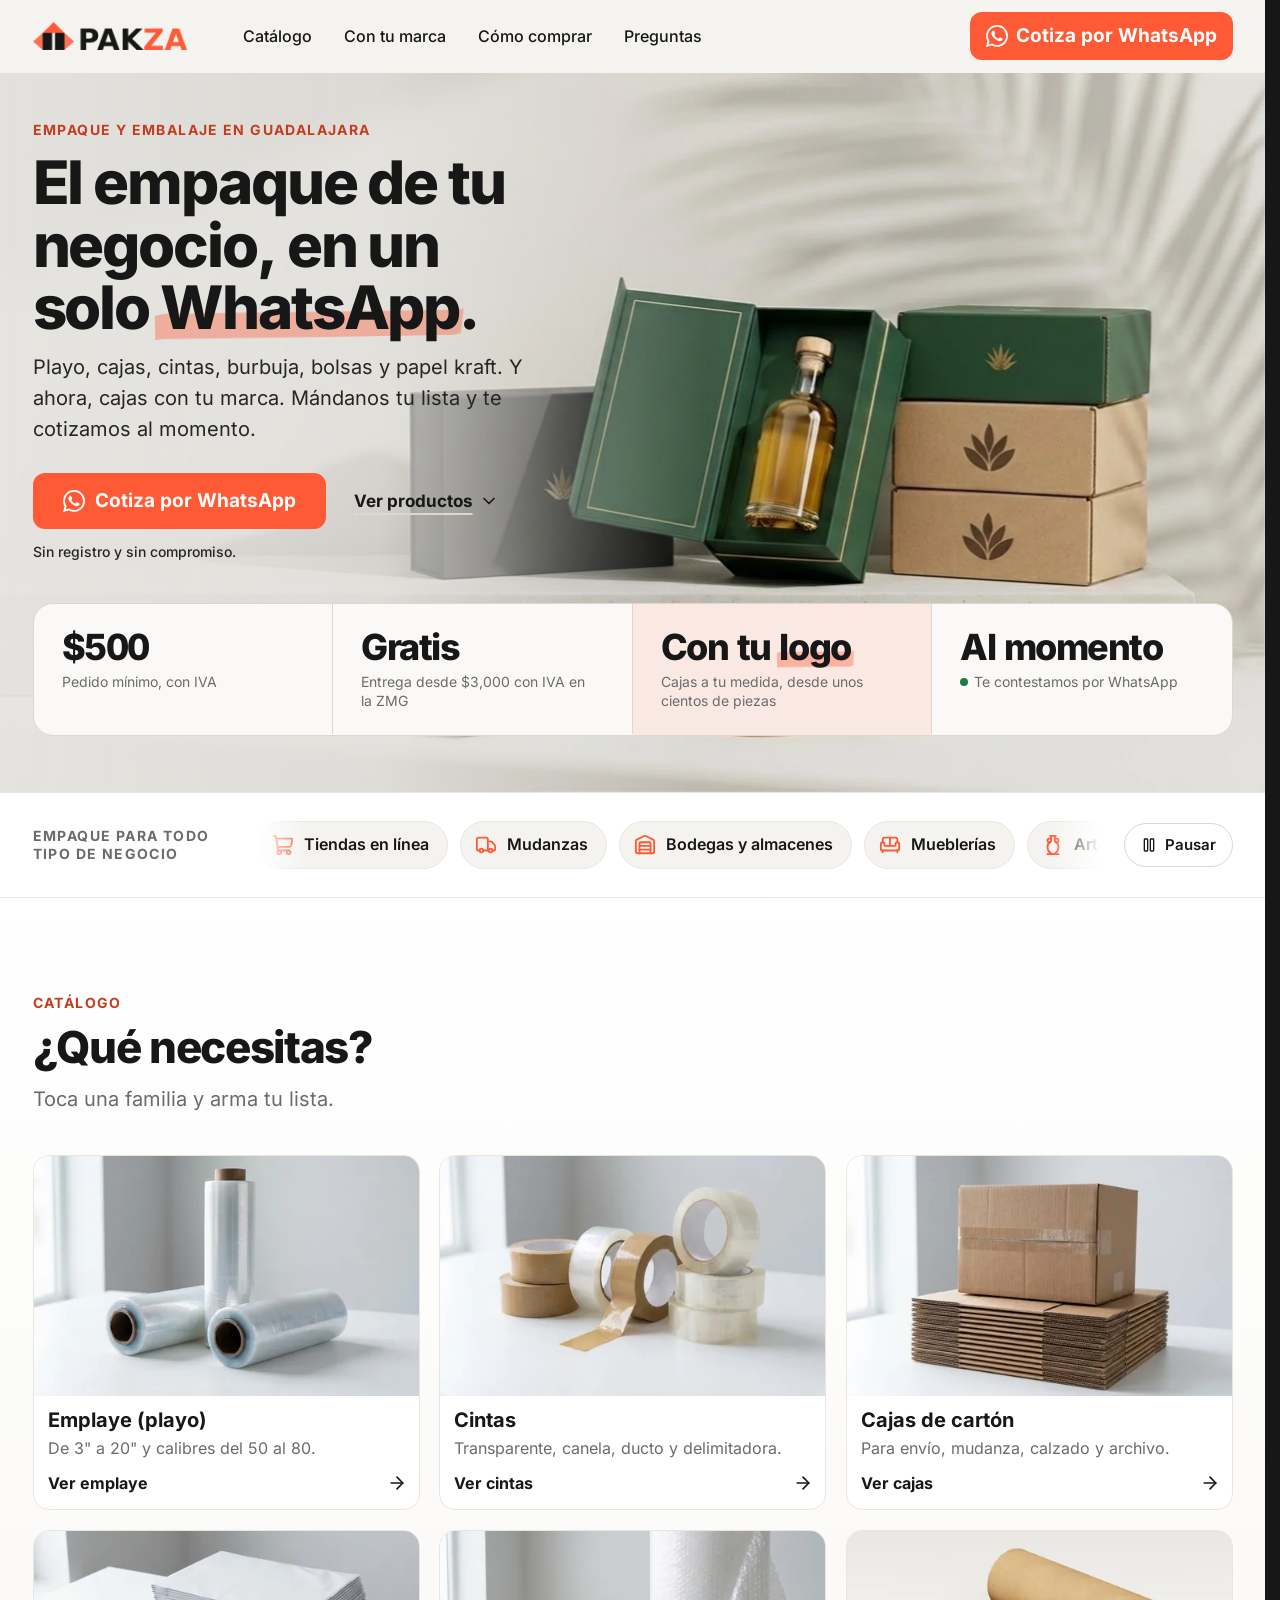
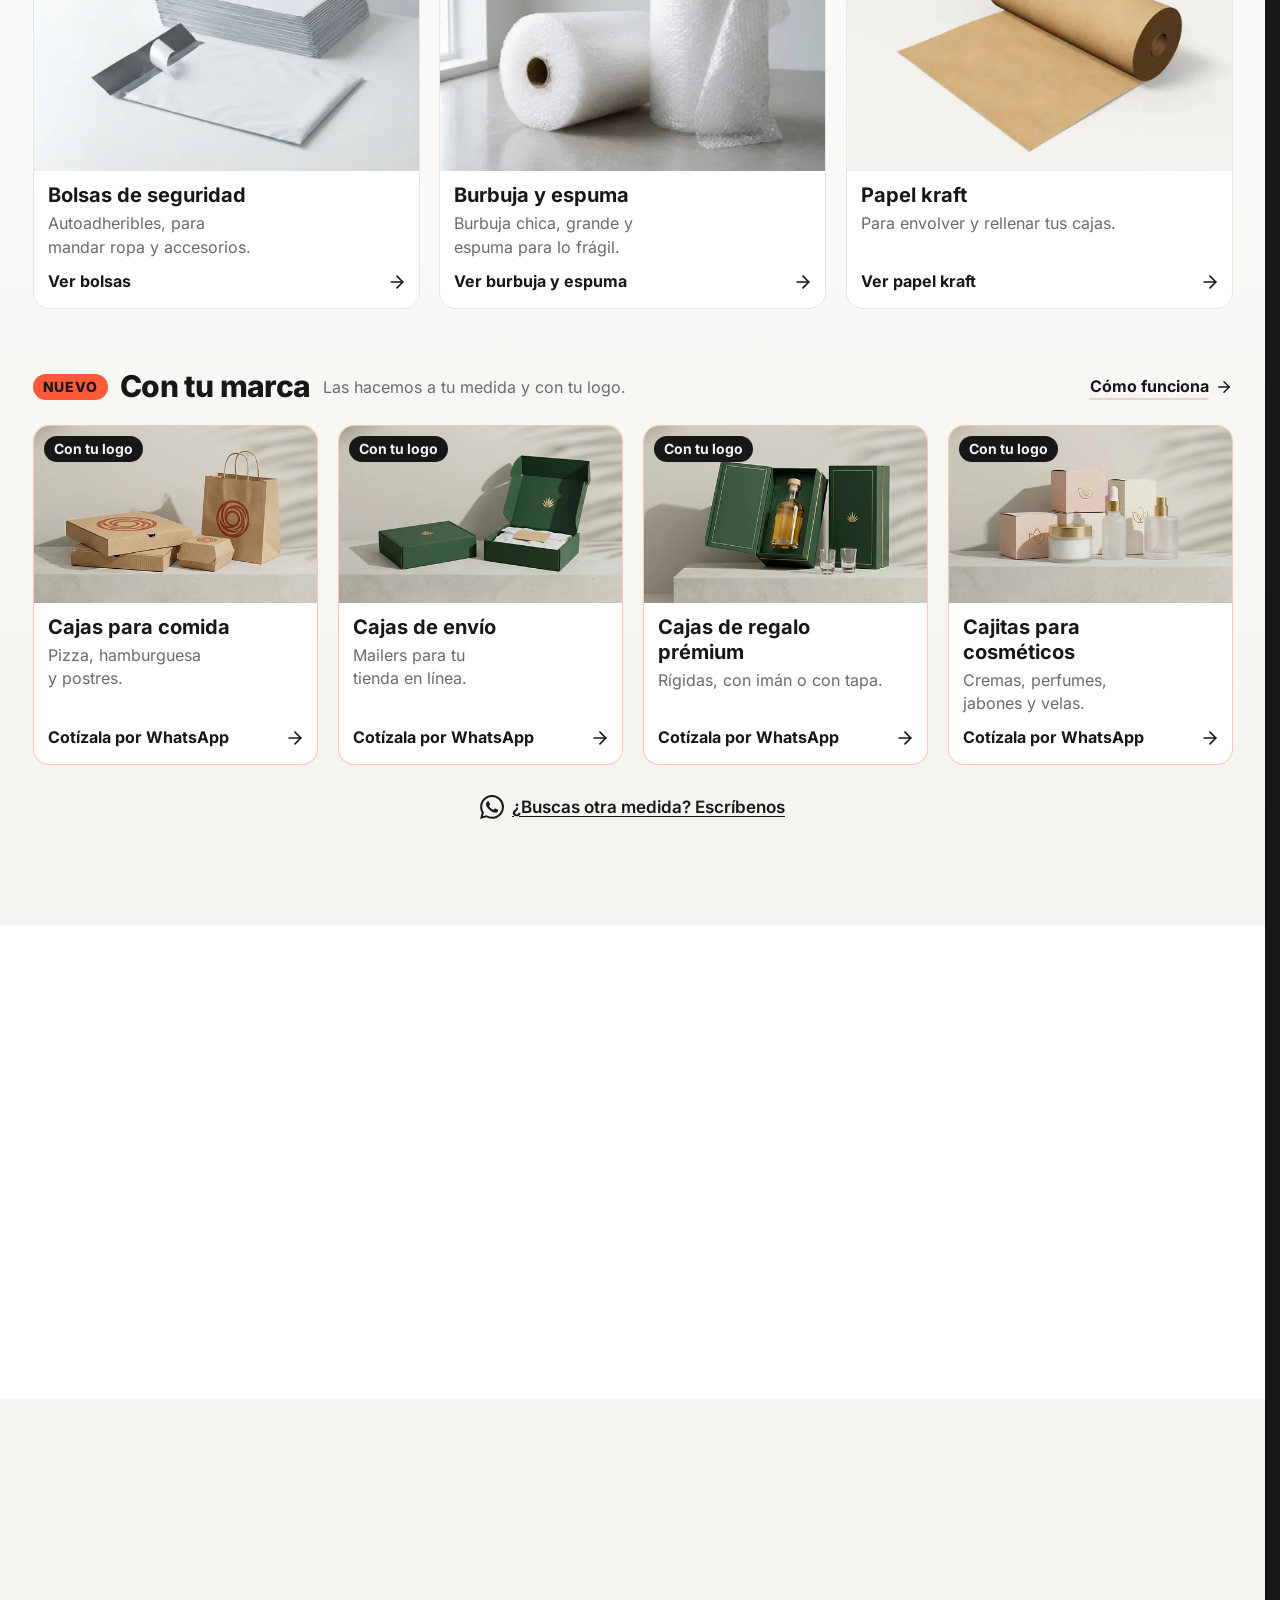
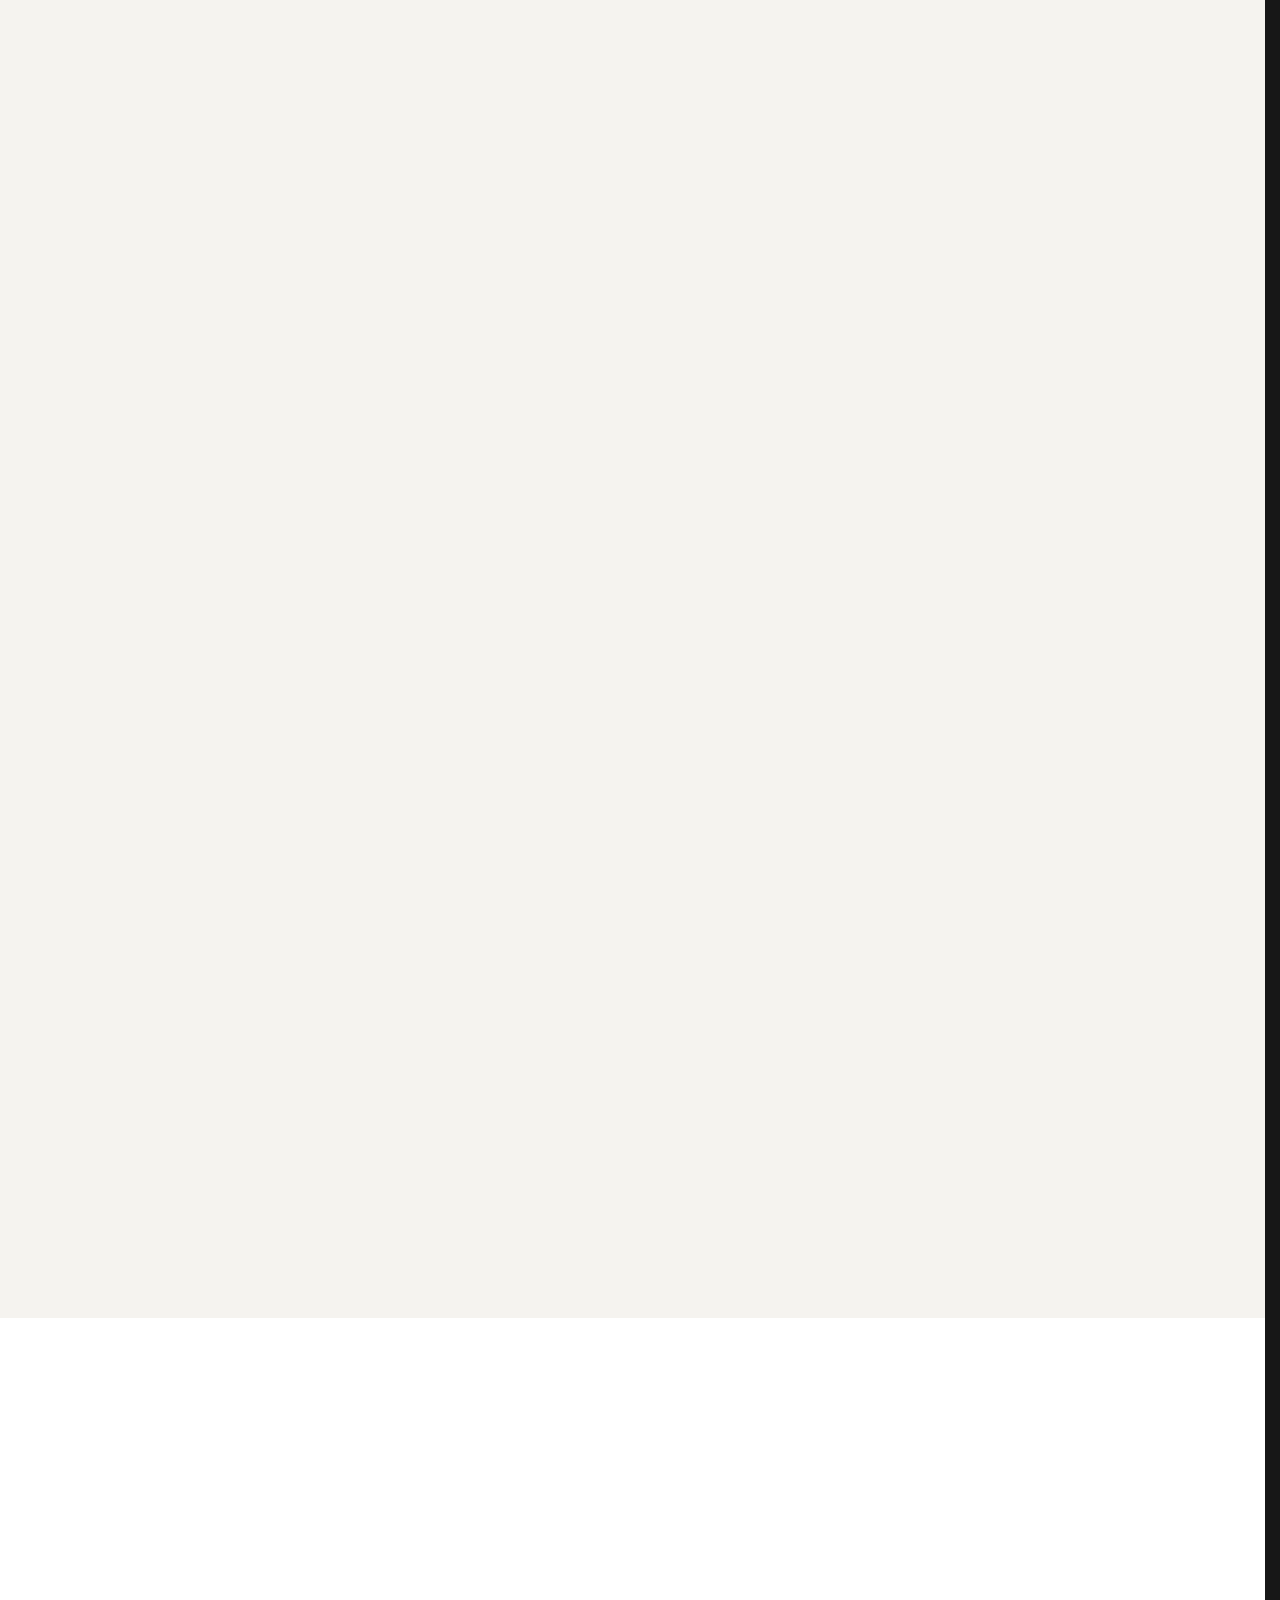
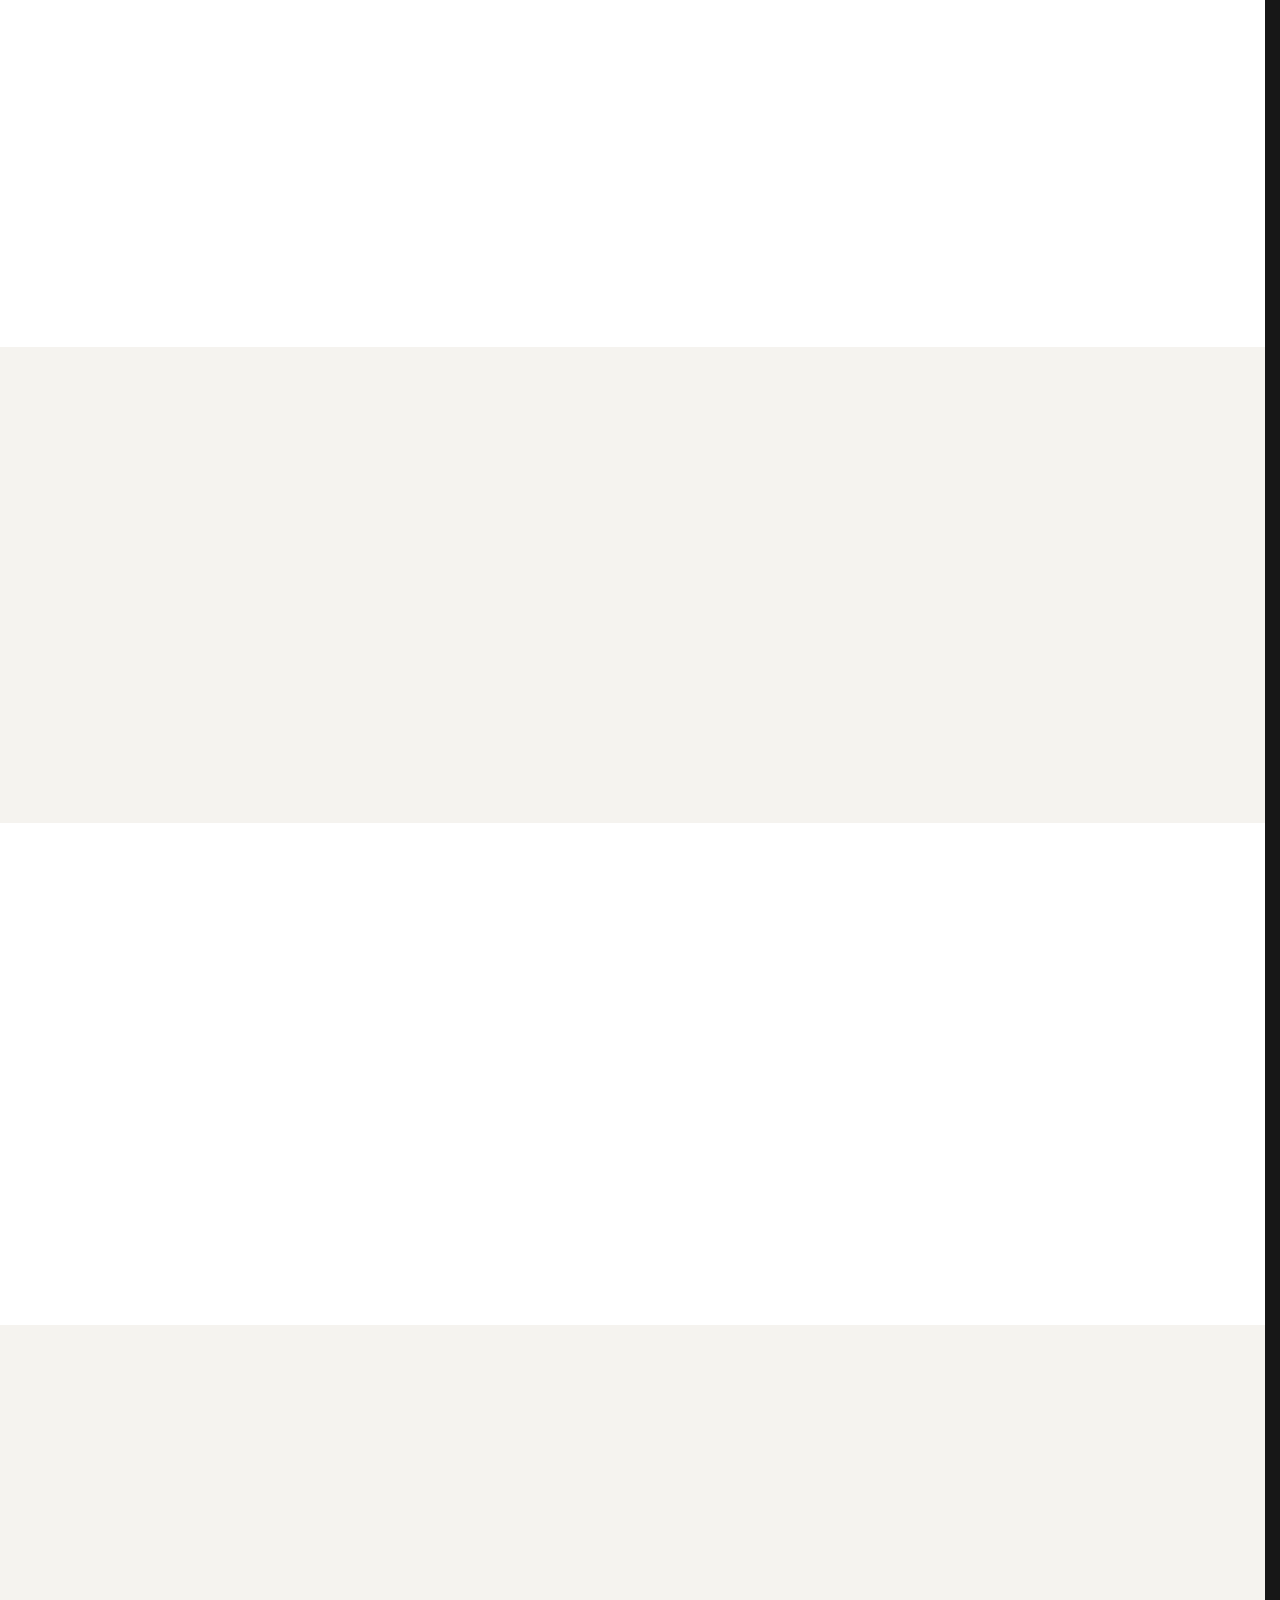
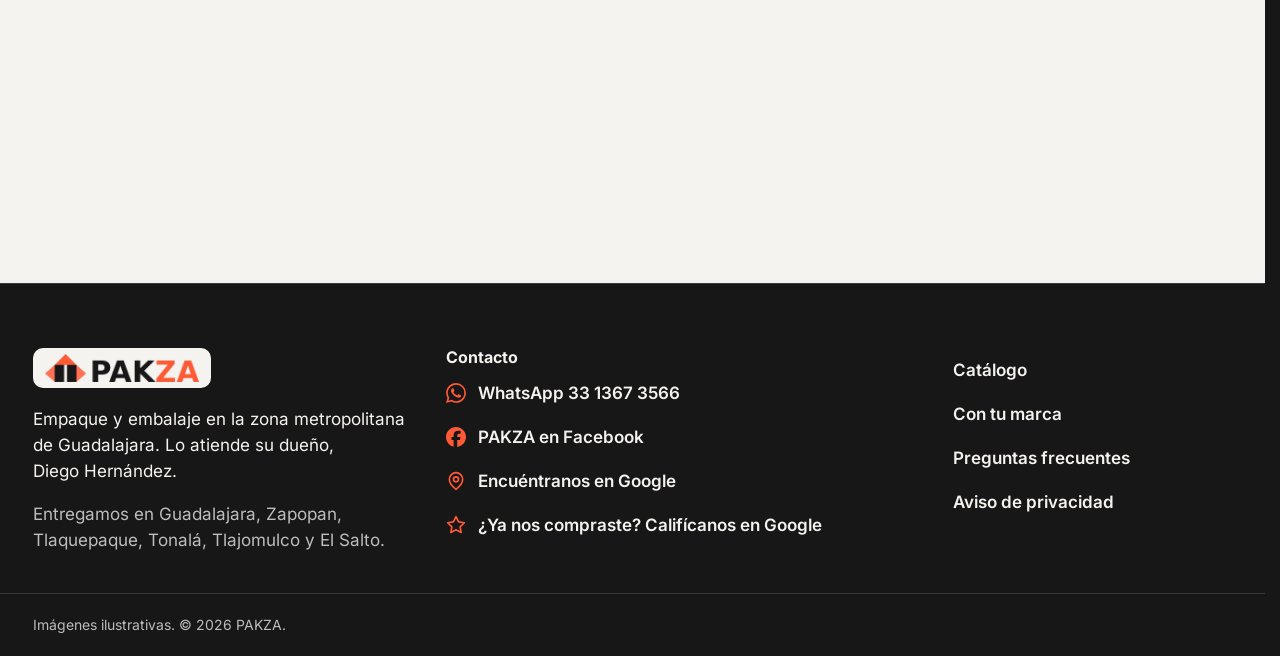
==== index.html @ de80e546 "Intro animada del logo, interacciones y fotos más nítidas" ====
<!doctype html>
<html lang="es-MX" class="sin-precios">
<head>
<meta charset="utf-8">
<meta name="viewport" content="width=device-width, initial-scale=1">
<meta name="color-scheme" content="light only">
<title data-con-precios="Empaque y embalaje en Guadalajara, precios + IVA · PAKZA">Empaque y embalaje en Guadalajara, cotiza al momento · PAKZA</title>
<meta name="description" content="Playo, cajas de cartón, cintas, poliburbuja y bolsas para paquetería en Guadalajara. Cotiza por WhatsApp, con factura y entrega a domicilio en la ZMG." data-con-precios="Playo, cajas de cartón, cintas, poliburbuja y bolsas para paquetería en Guadalajara. Precio a la vista + IVA, factura y entrega a domicilio en la ZMG.">
<link rel="canonical" href="https://pakza.com.mx/">
<meta property="og:type" content="website">
<meta property="og:locale" content="es_MX">
<meta property="og:site_name" content="PAKZA">
<meta property="og:url" content="https://pakza.com.mx/">
<meta property="og:title" content="PAKZA · Empaque para tu negocio en Guadalajara">
<meta property="og:description" content="Playo, cajas, cintas, poliburbuja y bolsas para tu negocio en Guadalajara. Arma tu lista y cotiza al momento por WhatsApp." data-con-precios="Playo, cajas, cintas, poliburbuja y bolsas con precio a la vista + IVA. Arma tu pedido y cotiza al momento por WhatsApp.">
<meta property="og:image" content="https://pakza.com.mx/og.jpg?v=20261107">
<meta property="og:image:width" content="1200">
<meta property="og:image:height" content="630">
<meta property="og:image:alt" content="Rollos de playo de 5 y 18 pulgadas, empaque PAKZA en Guadalajara">
<meta name="twitter:card" content="summary_large_image">
<meta name="theme-color" content="#F5F3EF">
<link rel="icon" href="favicon.ico" sizes="32x32">
<link rel="icon" href="favicon.svg" type="image/svg+xml">
<link rel="icon" href="icon-192.png" sizes="192x192" type="image/png">
<link rel="apple-touch-icon" href="apple-touch-icon.png">
<link rel="manifest" href="site.webmanifest">
<link rel="preload" href="fuentes/inter-latin-var.woff2" as="font" type="font/woff2" crossorigin>
<!-- Precarga del héroe: mismos media/srcset que el <picture> -->
<link rel="preload" as="image" href="img/portada-tq-1376.webp" media="(min-width:1024px)" fetchpriority="high">
<link rel="preload" as="image" imagesrcset="img/portada-tq-1024.webp 1024w, img/portada-tq-1376.webp 1376w" imagesizes="100vw" media="(min-width:600px) and (max-width:1023.98px)" fetchpriority="high">
<link rel="preload" as="image" imagesrcset="img/portada-tq-cel-480.webp 480w, img/portada-tq-cel-720.webp 720w, img/portada-tq-cel-1024.webp 1024w" imagesizes="100vw" media="(max-width:599.98px)" fetchpriority="high">
<link rel="preload" href="datos/catalogo.json" as="fetch" crossorigin>
<script>document.documentElement.classList.add('js');setTimeout(function(){if(!window.pzListo)document.documentElement.classList.remove('js')},4000)</script>
<!-- Intro del logo: activación al instante (sin movimiento reducido y una vez por sesión). Si algo falla, la pantalla se quita sola a los 3.7 s -->
<script>(function(){var r=document.documentElement;window.pzT0=Date.now();try{if(location.hash)r.classList.add('pz-cv-off');if(window.matchMedia('(prefers-reduced-motion: reduce)').matches)return;r.classList.add('pz-prep');if(sessionStorage.getItem('pzIntro'))return;sessionStorage.setItem('pzIntro','1');r.classList.add('pz-intro');setTimeout(function(){r.classList.remove('pz-intro')},3700)}catch(e){}})()</script>
<style>
/* CSS crítico de la intro (no depende de estilos.css ni portada.css) */
.pz-ov{display:none}
html.pz-intro{overflow:hidden;scrollbar-gutter:stable;background:#171717}
html.pz-intro .pz-ov{display:grid;place-items:center;position:fixed;inset:0;z-index:2147483000;background:#171717;color:#fff;cursor:pointer;touch-action:none;overscroll-behavior:contain;clip-path:inset(0);animation:pz-ov-a .7s cubic-bezier(.77,0,.18,1) 3.4s forwards}
html.pz-intro .pz-ov.salir{animation-name:pz-ov-b;animation-delay:0s}
@keyframes pz-ov-a{from{clip-path:inset(0)}to{clip-path:inset(0 0 100% 0);visibility:hidden}}
@keyframes pz-ov-b{from{clip-path:inset(0)}to{clip-path:inset(0 0 100% 0);visibility:hidden}}
.pz-ov__in{display:flex;flex-direction:column;align-items:center;gap:22px;padding:0 20px;text-align:center}
.pz-ov__svg{display:block;width:clamp(120px,36vw,176px);height:auto;overflow:visible}
.pz-ov__svg .tg{transform-box:fill-box;transform-origin:50% 100%;animation:pz-ov-reb .6s cubic-bezier(.3,1.5,.5,1) .85s both}
.pz-ov__svg .f1{stroke:#FF5A36;stroke-width:7;stroke-linejoin:round;stroke-dasharray:1;stroke-dashoffset:1;fill-opacity:0;animation:pz-ov-tr .6s cubic-bezier(.65,0,.35,1) var(--d,0s) forwards,pz-ov-ll .4s ease .8s forwards}
.pz-ov__svg .t{fill:#FF5A36}.pz-ov__svg .s{fill:#FE7152}.pz-ov__svg .c{fill:#F5F3EF}.pz-ov__svg .b{fill:#171717}
@keyframes pz-ov-tr{to{stroke-dashoffset:0}}
@keyframes pz-ov-ll{to{fill-opacity:1;stroke-opacity:0}}
@keyframes pz-ov-reb{from{transform:translateY(-26px) rotate(-4deg)}to{transform:none}}
.pz-ov__w{display:flex;margin:0 -.3em 0 0;font:800 clamp(30px,8.5vw,46px)/1 Inter,"Helvetica Neue",Arial,sans-serif;letter-spacing:.3em;text-transform:uppercase;color:#fff}
.pz-ov__w span{display:inline-block;opacity:0;transform:translateY(.7em);animation:pz-ov-let .45s cubic-bezier(.2,.8,.2,1) calc(1s + var(--k,0)*60ms) forwards}
@keyframes pz-ov-let{to{opacity:1;transform:none}}
.pz-ov__l{width:120px;height:2px;background:#FF5A36;transform:scaleX(0);animation:pz-ov-lin .6s cubic-bezier(.2,.8,.2,1) 1.4s forwards}
@keyframes pz-ov-lin{to{transform:scaleX(1)}}
.pz-ov__s{margin:0;max-width:100%;font:600 clamp(11px,3.1vw,14px)/1.5 Inter,"Helvetica Neue",Arial,sans-serif;letter-spacing:.14em;text-wrap:balance;text-transform:uppercase;color:rgba(255,255,255,.75);opacity:0;transform:translateY(8px);animation:pz-ov-let .6s cubic-bezier(.2,.8,.2,1) 1.5s forwards}
@media (prefers-reduced-motion:reduce){.pz-ov{display:none!important}}
</style>
<link rel="stylesheet" href="assets/estilos.css">
<link rel="stylesheet" href="assets/portada.css">
<script src="assets/app.js" defer></script>
<script src="assets/portada.js" defer></script>
<script type="application/ld+json" id="ld-tienda" data-con-precios="Empaque y embalaje en la zona metropolitana de Guadalajara: playo, cintas, cajas de cartón, poliburbuja, bolsas para paquetería y papel kraft, con precios + IVA.">{"@context":"https://schema.org","@type":"OnlineStore","@id":"https://pakza.com.mx/#tienda","name":"PAKZA","description":"Empaque y embalaje en la zona metropolitana de Guadalajara: playo, cintas, cajas de cartón, poliburbuja, bolsas para paquetería y papel kraft. Cotiza al momento por WhatsApp.","url":"https://pakza.com.mx/","logo":"https://pakza.com.mx/img/logo-horizontal.png","image":"https://pakza.com.mx/og.jpg","telephone":"+52 33 1367 3566","email":"diego.hernandez@pakza.com.mx","areaServed":[{"@type":"City","name":"Guadalajara"},{"@type":"City","name":"Zapopan"},{"@type":"City","name":"San Pedro Tlaquepaque"},{"@type":"City","name":"Tonalá"},{"@type":"City","name":"Tlajomulco de Zúñiga"},{"@type":"City","name":"El Salto"}],"sameAs":["https://www.facebook.com/61595701927331","https://g.page/r/Cc7hVO0PxOCWEBM"]}</script>
<noscript><style>.pz-cifras li:has([data-m]){display:none}.pz-cifras .pz-cifra--repuesto{display:flex}.pz-paso p:has([data-m]),.faq__resp p:has([data-m]){display:none}.pz-sinjs{display:block!important}</style></noscript>
<!-- Google tag (gtag.js) · Google Ads AW-18561039715 (06/11/2026) -->
<script async src="https://www.googletagmanager.com/gtag/js?id=AW-18561039715"></script>
<script>window.dataLayer=window.dataLayer||[];function gtag(){dataLayer.push(arguments);}gtag('js',new Date());gtag('config','AW-18561039715');</script>
</head>
<body data-pagina="inicio" class="pz">
<!-- Intro: la caja se traza sola, entra la palabra y sale hacia arriba (se salta con toque, clic o Escape) -->
<div class="pz-ov" aria-hidden="true"><div class="pz-ov__in">
<svg class="pz-ov__svg" viewBox="-30 -115.5 590 590" width="176" height="176" focusable="false">
<polygon class="f1 s" points="0,250 124,140 124,359" pathLength="1" style="--d:.1s"/>
<polygon class="f1 s" points="530,250 406,140 406,359" pathLength="1" style="--d:.1s"/>
<rect class="f1 c" x="124" y="140" width="282" height="219" pathLength="1" style="--d:.2s"/>
<rect class="f1 b" x="246" y="140" width="38" height="219" pathLength="1" style="--d:.3s"/>
<g class="tg"><polygon class="f1 t" points="265,0 124,140 406,140" pathLength="1" style="--d:0s"/></g>
</svg>
<p class="pz-ov__w"><span style="--k:0">P</span><span style="--k:1">A</span><span style="--k:2">K</span><span style="--k:3">Z</span><span style="--k:4">A</span></p>
<div class="pz-ov__l"></div>
<p class="pz-ov__s">Empaque y embalaje · Guadalajara</p>
</div></div>
<a class="saltar" href="#contenido">Saltar al contenido</a>
<div class="pz-centinela" data-centinela aria-hidden="true"></div>
<svg class="sprite" xmlns="http://www.w3.org/2000/svg" aria-hidden="true">
<symbol id="i-wa" viewBox="0 0 24 24"><path d="M17.472 14.382c-.297-.149-1.758-.867-2.03-.967-.273-.099-.471-.148-.67.15-.197.297-.767.966-.94 1.164-.173.199-.347.223-.644.075-.297-.15-1.255-.463-2.39-1.475-.883-.788-1.48-1.761-1.653-2.059-.173-.297-.018-.458.13-.606.134-.133.298-.347.446-.52.149-.174.198-.298.298-.497.099-.198.05-.371-.025-.52-.075-.149-.669-1.612-.916-2.207-.242-.579-.487-.5-.669-.51-.173-.008-.371-.01-.57-.01-.198 0-.52.074-.792.372-.272.297-1.04 1.016-1.04 2.479 0 1.462 1.065 2.875 1.213 3.074.149.198 2.096 3.2 5.077 4.487.709.306 1.262.489 1.694.625.712.227 1.36.195 1.871.118.571-.085 1.758-.719 2.006-1.413.248-.694.248-1.289.173-1.413-.074-.124-.272-.198-.57-.347m-5.421 7.403h-.004a9.87 9.87 0 0 1-5.031-1.378l-.361-.214-3.741.982.998-3.648-.235-.374a9.86 9.86 0 0 1-1.51-5.26c.001-5.45 4.436-9.884 9.888-9.884 2.64 0 5.122 1.03 6.988 2.898a9.825 9.825 0 0 1 2.893 6.994c-.003 5.45-4.437 9.884-9.885 9.884m8.413-18.297A11.815 11.815 0 0 0 12.05 0C5.495 0 .16 5.335.157 11.892c0 2.096.547 4.142 1.588 5.945L.057 24l6.305-1.654a11.882 11.882 0 0 0 5.683 1.448h.005c6.554 0 11.89-5.335 11.893-11.893a11.821 11.821 0 0 0-3.48-8.413Z"/></symbol>
<symbol id="i-fb" viewBox="0 0 24 24"><path d="M9.101 23.691v-7.98H6.627v-3.667h2.474v-1.58c0-4.085 1.848-5.978 5.858-5.978.401 0 .955.042 1.468.103a8.68 8.68 0 0 1 1.141.195v3.325a8.623 8.623 0 0 0-.653-.036 26.805 26.805 0 0 0-.733-.009c-.707 0-1.259.096-1.675.309a1.686 1.686 0 0 0-.679.622c-.258.42-.374.995-.374 1.752v1.297h3.919l-.386 2.103-.287 1.564h-3.246v8.245C19.396 23.238 24 18.179 24 12.044c0-6.627-5.373-12-12-12s-12 5.373-12 12c0 5.628 3.874 10.35 9.101 11.647Z"/></symbol>
<symbol id="i-recibo" viewBox="0 0 24 24"><path d="M4 2v20l2-1 2 1 2-1 2 1 2-1 2 1 2-1 2 1V2l-2 1-2-1-2 1-2-1-2 1-2-1-2 1Z"/><path d="M14 8H8"/><path d="M16 12H8"/><path d="M13 16H8"/></symbol>
<symbol id="i-camion" viewBox="0 0 24 24"><path d="M14 18V6a2 2 0 0 0-2-2H4a2 2 0 0 0-2 2v11a1 1 0 0 0 1 1h2"/><path d="M15 18H9"/><path d="M19 18h2a1 1 0 0 0 1-1v-3.65a1 1 0 0 0-.22-.624l-3.48-4.35A1 1 0 0 0 17.52 8H14"/><circle cx="17" cy="18" r="2"/><circle cx="7" cy="18" r="2"/></symbol>
<symbol id="i-factura" viewBox="0 0 24 24"><path d="M15 2H6a2 2 0 0 0-2 2v16a2 2 0 0 0 2 2h12a2 2 0 0 0 2-2V7Z"/><path d="M14 2v4a2 2 0 0 0 2 2h4"/><path d="M10 9H8"/><path d="M16 13H8"/><path d="M16 17H8"/></symbol>
<symbol id="i-mensaje" viewBox="0 0 24 24"><path d="M7.9 20A9 9 0 1 0 4 16.1L2 22Z"/></symbol>
<symbol id="i-buscar" viewBox="0 0 24 24"><circle cx="11" cy="11" r="8"/><path d="m21 21-4.3-4.3"/></symbol>
<symbol id="i-x" viewBox="0 0 24 24"><path d="M18 6 6 18"/><path d="m6 6 12 12"/></symbol>
<symbol id="i-menos" viewBox="0 0 24 24"><path d="M5 12h14"/></symbol>
<symbol id="i-mas" viewBox="0 0 24 24"><path d="M5 12h14"/><path d="M12 5v14"/></symbol>
<symbol id="i-check" viewBox="0 0 24 24"><path d="M20 6 9 17l-5-5"/></symbol>
<symbol id="i-abajo" viewBox="0 0 24 24"><path d="m6 9 6 6 6-6"/></symbol>
<symbol id="i-tel" viewBox="0 0 24 24"><path d="M22 16.92v3a2 2 0 0 1-2.18 2 19.79 19.79 0 0 1-8.63-3.07 19.5 19.5 0 0 1-6-6 19.79 19.79 0 0 1-3.07-8.67A2 2 0 0 1 4.11 2h3a2 2 0 0 1 2 1.72 12.84 12.84 0 0 0 .7 2.81 2 2 0 0 1-.45 2.11L8.09 9.91a16 16 0 0 0 6 6l1.27-1.27a2 2 0 0 1 2.11-.45 12.84 12.84 0 0 0 2.81.7A2 2 0 0 1 22 16.92z"/></symbol>
<symbol id="i-correo" viewBox="0 0 24 24"><rect width="20" height="16" x="2" y="4" rx="2"/><path d="m22 7-8.97 5.7a1.94 1.94 0 0 1-2.06 0L2 7"/></symbol>
<symbol id="i-pin" viewBox="0 0 24 24"><path d="M20 10c0 6-8 12-8 12s-8-6-8-12a8 8 0 0 1 16 0Z"/><circle cx="12" cy="10" r="3"/></symbol>
<symbol id="i-estrella" viewBox="0 0 24 24"><path d="m12 2 3.09 6.26L22 9.27l-5 4.87 1.18 6.88L12 17.77l-6.18 3.25L7 14.14 2 9.27l6.91-1.01Z"/></symbol>
<symbol id="i-bolsa" viewBox="0 0 24 24"><path d="M6 2 3 6v14a2 2 0 0 0 2 2h14a2 2 0 0 0 2-2V6l-3-4Z"/><path d="M3 6h18"/><path d="M16 10a4 4 0 0 1-8 0"/></symbol>
<symbol id="i-info" viewBox="0 0 24 24"><circle cx="12" cy="12" r="10"/><path d="M12 16v-4"/><path d="M12 8h.01"/></symbol>
<symbol id="i-menu" viewBox="0 0 24 24"><path d="M4 6h16"/><path d="M4 12h16"/><path d="M4 18h16"/></symbol>
<symbol id="i-flecha" viewBox="0 0 24 24"><path d="M5 12h14"/><path d="m12 5 7 7-7 7"/></symbol>
<symbol id="i-externo" viewBox="0 0 24 24"><path d="M7 7h10v10"/><path d="M7 17 17 7"/></symbol>
<symbol id="i-pausa" viewBox="0 0 24 24"><rect x="14" y="3" width="5" height="18" rx="1"/><rect x="5" y="3" width="5" height="18" rx="1"/></symbol>
<symbol id="i-play" viewBox="0 0 24 24"><path d="M5 5a2 2 0 0 1 3.008-1.728l11.997 6.998a2 2 0 0 1 .003 3.458l-12 7A2 2 0 0 1 5 19z"/></symbol>
<symbol id="i-tienda" viewBox="0 0 24 24"><path d="m2.05 2.05 1.099-.028a1 1 0 0 1 1.008.815l2.69 14.347A1 1 0 0 0 7.83 18H18"/><path d="M4.563 5h16.435a1 1 0 0 1 .981 1.204l-1.026 6.226A2 2 0 0 1 18.962 14H6.25"/><circle cx="18" cy="20" r="2"/><circle cx="8" cy="20" r="2"/></symbol>
<symbol id="i-bodega" viewBox="0 0 24 24"><path d="M18 21V10a1 1 0 0 0-1-1H7a1 1 0 0 0-1 1v11"/><path d="M22 19a2 2 0 0 1-2 2H4a2 2 0 0 1-2-2V8a2 2 0 0 1 1.132-1.803l7.950-3.974a2 2 0 0 1 1.837 0l7.948 3.974A2 2 0 0 1 22 8z"/><path d="M6 13h12"/><path d="M6 17h12"/></symbol>
<symbol id="i-sillon" viewBox="0 0 24 24"><path d="M20 9V6a2 2 0 0 0-2-2H6a2 2 0 0 0-2 2v3"/><path d="M2 16a2 2 0 0 0 2 2h16a2 2 0 0 0 2-2v-5a2 2 0 0 0-4 0v1.5a.5.5 0 0 1-.5.5h-11a.5.5 0 0 1-.5-.5V11a2 2 0 0 0-4 0z"/><path d="M4 18v2"/><path d="M20 18v2"/><path d="M12 4v9"/></symbol>
<symbol id="i-jarron" viewBox="0 0 24 24"><path d="M10 2v5.632c0 .424-.272.795-.653.982A6 6 0 0 0 6 14c.006 4 3 7 5 8"/><path d="M10 5H8a2 2 0 0 0 0 4h.68"/><path d="M14 2v5.632c0 .424.272.795.652.982A6 6 0 0 1 18 14c0 4-3 7-5 8"/><path d="M14 5h2a2 2 0 0 1 0 4h-.68"/><path d="M18 22H6"/><path d="M9 2h6"/></symbol>
<symbol id="i-cubiertos" viewBox="0 0 24 24"><path d="M3 2v7c0 1.1.9 2 2 2h4a2 2 0 0 0 2-2V2"/><path d="M7 2v20"/><path d="M21 15V2a5 5 0 0 0-5 5v6c0 1.1.9 2 2 2h3Zm0 0v7"/></symbol>
<symbol id="i-playera" viewBox="0 0 24 24"><path d="M20.38 3.46 16 2a4 4 0 0 1-8 0L3.62 3.46a2 2 0 0 0-1.34 2.23l.58 3.47a1 1 0 0 0 .99.84H6v10c0 1.1.9 2 2 2h8a2 2 0 0 0 2-2V10h2.150a1 1 0 0 0 .99-.84l.58-3.47a2 2 0 0 0-1.34-2.23z"/></symbol>
<symbol id="i-paquete" viewBox="0 0 24 24"><path d="M11 21.73a2 2 0 0 0 2 0l7-4A2 2 0 0 0 21 16V8a2 2 0 0 0-1-1.73l-7-4a2 2 0 0 0-2 0l-7 4A2 2 0 0 0 3 8v8a2 2 0 0 0 1 1.73z"/><path d="M12 22V12"/><polyline points="3.29 7 12 12 20.71 7"/><path d="m7.5 4.27 9 5.15"/></symbol>
<symbol id="i-tarima" viewBox="0 0 24 24"><rect x="6" y="4" width="12" height="10" rx="1"/><path d="M3 14h18"/><path d="M3 20h18"/><path d="M5 14v6"/><path d="M12 14v6"/><path d="M19 14v6"/></symbol>
<symbol id="i-copa" viewBox="0 0 24 24"><path d="M8 22h8"/><path d="M7 10h10"/><path d="M12 15v7"/><path d="M12 15a5 5 0 0 0 5-5c0-2-.5-4-2-8H9c-1.5 4-2 6-2 8a5 5 0 0 0 5 5Z"/></symbol>
<symbol id="i-caja" viewBox="0 0 24 24"><path d="M11 21.730a2 2 0 0 0 2 0l7-4A2 2 0 0 0 21 16V8a2 2 0 0 0-1-1.73l-7-4a2 2 0 0 0-2 0l-7 4A2 2 0 0 0 3 8v8a2 2 0 0 0 1 1.73z"/><path d="M12 22V12"/><path d="m3.3 7 7.703 4.734a2 2 0 0 0 1.994 0L20.7 7"/><path d="m7.5 4.27 9 5.15"/></symbol>
<symbol id="i-camara" viewBox="0 0 24 24"><path d="M14.5 4h-5L7 7H4a2 2 0 0 0-2 2v9a2 2 0 0 0 2 2h16a2 2 0 0 0 2-2V9a2 2 0 0 0-2-2h-3l-2.5-3z"/><circle cx="12" cy="13" r="3"/></symbol>
<symbol id="i-brillos" viewBox="0 0 24 24"><path d="M9.937 15.5A2 2 0 0 0 8.5 14.063l-6.135-1.582a.5.5 0 0 1 0-.962L8.5 9.936A2 2 0 0 0 9.937 8.5l1.582-6.135a.5.5 0 0 1 .963 0L14.063 8.5A2 2 0 0 0 15.5 9.937l6.135 1.581a.5.5 0 0 1 0 .964L15.5 14.063a2 2 0 0 0-1.437 1.437l-1.582 6.135a.5.5 0 0 1-.963 0z"/><path d="M20 3v4"/><path d="M22 5h-4"/><path d="M4 17v2"/><path d="M5 18H3"/></symbol>
</svg>

<header class="encabezado">
  <div class="contenedor encabezado__in">
    <a class="ficha-logo" href="index.html" aria-label="PAKZA, ir al inicio"><img src="img/logo-horizontal.webp" width="664" height="120" alt="PAKZA"></a>
    <nav class="menu" aria-label="Principal">
      <a href="catalogo.html">Catálogo</a>
      <a href="#a-la-medida">Con tu marca</a>
      <a href="#como-comprar">Cómo comprar</a>
      <a href="#preguntas">Preguntas</a>
    </nav>
    <div class="acciones">
      <a class="btn btn--primario btn--enc" href="https://wa.me/523313673566?text=Hola%20PAKZA%2C%20vi%20su%20p%C3%A1gina%20y%20quiero%20cotizar%20%5BWEB%5D" target="_blank" rel="noopener" aria-label="Cotiza por WhatsApp"><svg class="ico ico--marca" aria-hidden="true"><use href="#i-wa"/></svg><span class="txt"><span class="solo-1280">Cotiza por </span>WhatsApp</span></a>
      <button class="btn btn--contorno-osc btn--mipedido" type="button" data-abrir-pedido hidden aria-label="Mi lista"><svg class="ico" aria-hidden="true"><use href="#i-bolsa"/></svg><span class="txt">Mi <span data-con-precios="pedido">lista</span> (<span data-n>0</span>)</span><span class="insignia" data-n>0</span></button>
      <button class="boton-icono menu-btn" type="button" aria-label="Abrir menú" aria-expanded="false" aria-controls="menu-movil"><svg class="ico" aria-hidden="true"><use href="#i-menu"/></svg></button>
    </div>
  </div>
</header>
<div class="menu-movil" id="menu-movil" role="dialog" aria-modal="true" aria-label="Menú" inert>
  <div class="contenedor menu-movil__top">
    <a class="ficha-logo" href="index.html" aria-label="PAKZA, ir al inicio"><img src="img/logo-horizontal.webp" width="664" height="120" alt="PAKZA"></a>
    <button class="boton-icono" type="button" data-cerrar aria-label="Cerrar menú"><svg class="ico" aria-hidden="true"><use href="#i-x"/></svg></button>
  </div>
  <nav class="contenedor menu-movil__nav" aria-label="Menú">
    <a href="catalogo.html">Catálogo</a>
    <a href="#a-la-medida">Con tu marca</a>
    <a href="#como-comprar">Cómo comprar</a>
    <a href="#preguntas">Preguntas</a>
  </nav>
  <div class="contenedor menu-movil__pie">
    <a class="btn btn--primario btn--ancho" href="https://wa.me/523313673566?text=Hola%20PAKZA%2C%20vi%20su%20p%C3%A1gina%20y%20quiero%20cotizar%20%5BWEB%5D" target="_blank" rel="noopener"><svg class="ico ico--marca" aria-hidden="true"><use href="#i-wa"/></svg>Cotiza por WhatsApp</a>
    <a class="liga chico" href="privacidad.html">Aviso de privacidad</a>
  </div>
</div>

<main id="contenido">
  <!-- 1. HÉROE CON CIFRAS -->
  <section class="pz-heroe" id="inicio" aria-labelledby="heroe-titulo">
    <div class="contenedor pz-heroe__in">
      <div class="pz-heroe__texto">
        <p class="pz-ceja">Empaque y embalaje en Guadalajara</p>
        <h1 class="pz-h1" id="heroe-titulo">El empaque de tu negocio, en un solo <span class="pz-cinta">WhatsApp</span>.</h1>
        <p class="pz-heroe__bajada" data-con-precios="Playo, cajas, cintas, burbuja, bolsas y papel kraft, con precio a la vista + IVA. Y ahora, cajas con tu marca.">Playo, cajas, cintas, burbuja, bolsas y papel kraft. Y ahora, cajas con tu marca. Mándanos tu lista y te cotizamos al momento.</p>
        <div class="pz-heroe__acciones">
          <a class="btn btn--primario" id="heroe-wa" data-oculta-flota href="https://wa.me/523313673566?text=Hola%20PAKZA%2C%20vi%20su%20p%C3%A1gina%20y%20quiero%20cotizar%20%5BWEB%5D" target="_blank" rel="noopener"><svg class="ico ico--marca" aria-hidden="true"><use href="#i-wa"/></svg>Cotiza por WhatsApp</a>
          <a class="pz-ver" href="#productos">Ver productos<svg class="ico" aria-hidden="true"><use href="#i-abajo"/></svg></a>
        </div>
        <p class="pz-heroe__nota">Sin registro y sin compromiso.</p>
      </div>
      <div class="pz-heroe__visual">
        <picture class="pz-heroe__foto">
          <source media="(min-width:1024px)" srcset="img/portada-tq-1376.webp" width="1376" height="768">
          <source media="(min-width:600px)" srcset="img/portada-tq-1024.webp 1024w, img/portada-tq-1376.webp 1376w" sizes="100vw" width="1024" height="572">
          <img src="img/portada-tq-cel-720.webp" srcset="img/portada-tq-cel-480.webp 480w, img/portada-tq-cel-720.webp 720w, img/portada-tq-cel-1024.webp 1024w" sizes="100vw" width="720" height="540" alt="Cajas kraft con logo, caja mailer, caja prémium verde con botella de tequila, caja negra, rollo de playo y cintas sobre una base de concreto claro" fetchpriority="high" decoding="async">
        </picture>
      </div>
      <ul class="pz-cifras" id="cifras" aria-label="Datos para pedir">
        <li class="pz-cifra"><span class="pz-cifra__txt">Pedido mínimo, con IVA</span><b class="pz-cifra__num"><span data-m="min"></span></b></li>
        <li class="pz-cifra"><span class="pz-cifra__txt">Entrega desde <span data-m="gratis"></span> con IVA en la ZMG</span><b class="pz-cifra__num">Gratis</b></li>
        <li class="pz-cifra pz-cifra--marca"><span class="pz-cifra__txt">Cajas a tu medida, desde unos cientos de piezas</span><b class="pz-cifra__num">Con tu <span class="pz-cinta">logo</span></b></li>
        <li class="pz-cifra"><span class="pz-cifra__txt"><span class="pz-vivo" aria-hidden="true"></span>Te contestamos por WhatsApp</span><b class="pz-cifra__num">Al momento</b></li>
        <li class="pz-cifra pz-cifra--repuesto"><span class="pz-cifra__txt">Municipios de la ZMG con entrega a domicilio</span><b class="pz-cifra__num">6</b></li>
      </ul>
    </div>
  </section>

  <!-- 2. GIROS (o clientes reales de datos/confianza.json) -->
  <section class="pz-confianza" id="confianza" aria-label="Para quién es PAKZA">
    <div class="contenedor">
      <div class="pz-clientes" data-clientes hidden>
        <p class="pz-ceja" data-tit-clientes></p>
        <h2 class="pz-h2" data-tit-clientes></h2>
        <div class="pz-clientes__fila">
          <div class="pz-franja" id="franja-clientes"><div class="pz-franja__pista"><ul class="pz-franja__riel" role="list" data-clientes-fila></ul></div></div>
          <button type="button" class="pz-pausa" data-pausa aria-controls="franja-clientes" hidden><svg class="ico" aria-hidden="true"><use href="#i-pausa"/></svg><span class="pz-pausa__txt">Pausar</span><span class="pz-sr"> animación</span></button>
        </div>
      </div>
      <div class="pz-giros">
        <h2 class="pz-giros__titulo">Empaque para todo tipo de negocio</h2>
        <div class="pz-franja" id="franja-giros">
          <div class="pz-franja__pista">
            <ul class="pz-franja__riel" role="list">
              <li class="pz-chip"><svg class="ico" aria-hidden="true"><use href="#i-tienda"/></svg>Tiendas en línea</li>
              <li class="pz-chip"><svg class="ico" aria-hidden="true"><use href="#i-camion"/></svg>Mudanzas</li>
              <li class="pz-chip"><svg class="ico" aria-hidden="true"><use href="#i-bodega"/></svg>Bodegas y almacenes</li>
              <li class="pz-chip"><svg class="ico" aria-hidden="true"><use href="#i-sillon"/></svg>Mueblerías</li>
              <li class="pz-chip"><svg class="ico" aria-hidden="true"><use href="#i-jarron"/></svg>Artesanías de Tonalá y Tlaquepaque</li>
              <li class="pz-chip"><svg class="ico" aria-hidden="true"><use href="#i-cubiertos"/></svg>Alimentos</li>
              <li class="pz-chip"><svg class="ico" aria-hidden="true"><use href="#i-playera"/></svg>Ropa y calzado</li>
              <li class="pz-chip"><svg class="ico" aria-hidden="true"><use href="#i-paquete"/></svg>Paqueterías</li>
              <li class="pz-chip"><svg class="ico" aria-hidden="true"><use href="#i-brillos"/></svg>Cosméticos</li>
              <li class="pz-chip"><svg class="ico" aria-hidden="true"><use href="#i-copa"/></svg>Tequila y vino</li>
            </ul>
            <ul class="pz-franja__riel pz-franja__copia" aria-hidden="true">
              <li class="pz-chip"><svg class="ico"><use href="#i-tienda"/></svg>Tiendas en línea</li>
              <li class="pz-chip"><svg class="ico"><use href="#i-camion"/></svg>Mudanzas</li>
              <li class="pz-chip"><svg class="ico"><use href="#i-bodega"/></svg>Bodegas y almacenes</li>
              <li class="pz-chip"><svg class="ico"><use href="#i-sillon"/></svg>Mueblerías</li>
              <li class="pz-chip"><svg class="ico"><use href="#i-jarron"/></svg>Artesanías de Tonalá y Tlaquepaque</li>
              <li class="pz-chip"><svg class="ico"><use href="#i-cubiertos"/></svg>Alimentos</li>
              <li class="pz-chip"><svg class="ico"><use href="#i-playera"/></svg>Ropa y calzado</li>
              <li class="pz-chip"><svg class="ico"><use href="#i-paquete"/></svg>Paqueterías</li>
              <li class="pz-chip"><svg class="ico"><use href="#i-brillos"/></svg>Cosméticos</li>
              <li class="pz-chip"><svg class="ico"><use href="#i-copa"/></svg>Tequila y vino</li>
            </ul>
          </div>
        </div>
        <button type="button" class="pz-pausa" data-pausa aria-controls="franja-giros"><svg class="ico" aria-hidden="true"><use href="#i-pausa"/></svg><span class="pz-pausa__txt">Pausar</span><span class="pz-sr"> animación</span></button>
      </div>
    </div>
  </section>

  <!-- 3. PRODUCTOS (sin data-familias: app.js no debe pintar tablas aquí) -->
  <section class="pz-seccion pz-productos" id="productos" aria-labelledby="productos-titulo">
    <div class="contenedor">
      <div class="pz-enc pz-aparece">
        <p class="pz-ceja">Catálogo</p>
        <h2 class="pz-h2" id="productos-titulo">¿Qué necesitas?</h2>
        <p class="pz-bajada">Toca una familia y arma tu lista.</p>
      </div>
      <div class="pz-fams">
        <a class="pz-fam pz-aparece" style="--i:0" href="catalogo.html?familia=playo"><span class="pz-fam__foto"><img src="img/prod-playo-480.webp" srcset="img/prod-playo-480.webp 480w, img/prod-playo-768.webp 768w, img/prod-playo-960.webp 960w" sizes="(min-width:1024px) 386px, (min-width:768px) 33vw, 50vw" width="480" height="300" alt="" loading="lazy" decoding="async"></span><span class="pz-fam__txt"><span class="pz-fam__nombre">Emplaye (playo)</span><span class="pz-fam__linea">De 3" a 20" y calibres del 50 al 80.</span><span class="pz-fam__ver">Ver emplaye</span></span><svg class="ico pz-fam__flecha" aria-hidden="true"><use href="#i-flecha"/></svg></a>
        <a class="pz-fam pz-aparece" style="--i:1" href="catalogo.html?familia=cinta"><span class="pz-fam__foto"><img src="img/prod-cinta-480.webp" srcset="img/prod-cinta-480.webp 480w, img/prod-cinta-768.webp 768w, img/prod-cinta-960.webp 960w" sizes="(min-width:1024px) 386px, (min-width:768px) 33vw, 50vw" width="480" height="300" alt="" loading="lazy" decoding="async"></span><span class="pz-fam__txt"><span class="pz-fam__nombre">Cintas</span><span class="pz-fam__linea">Transparente, canela, ducto y delimitadora.</span><span class="pz-fam__ver">Ver cintas</span></span><svg class="ico pz-fam__flecha" aria-hidden="true"><use href="#i-flecha"/></svg></a>
        <a class="pz-fam pz-aparece" style="--i:2" href="catalogo.html?familia=cajas"><span class="pz-fam__foto"><img src="img/prod-cajas-480.webp" srcset="img/prod-cajas-480.webp 480w, img/prod-cajas-768.webp 768w, img/prod-cajas-960.webp 960w" sizes="(min-width:1024px) 386px, (min-width:768px) 33vw, 50vw" width="480" height="300" alt="" loading="lazy" decoding="async"></span><span class="pz-fam__txt"><span class="pz-fam__nombre">Cajas de cartón</span><span class="pz-fam__linea">Para envío, mudanza, calzado y archivo.</span><span class="pz-fam__ver">Ver cajas</span></span><svg class="ico pz-fam__flecha" aria-hidden="true"><use href="#i-flecha"/></svg></a>
        <a class="pz-fam pz-aparece" style="--i:3" href="catalogo.html?familia=bolsas"><span class="pz-fam__foto"><img src="img/prod-bolsas-480.webp" srcset="img/prod-bolsas-480.webp 480w, img/prod-bolsas-768.webp 768w, img/prod-bolsas-960.webp 960w" sizes="(min-width:1024px) 386px, (min-width:768px) 33vw, 50vw" width="480" height="300" alt="" loading="lazy" decoding="async"></span><span class="pz-fam__txt"><span class="pz-fam__nombre">Bolsas de seguridad</span><span class="pz-fam__linea">Autoadheribles, para mandar ropa y accesorios.</span><span class="pz-fam__ver">Ver bolsas</span></span><svg class="ico pz-fam__flecha" aria-hidden="true"><use href="#i-flecha"/></svg></a>
        <a class="pz-fam pz-aparece" style="--i:4" href="catalogo.html?familia=burbuja"><span class="pz-fam__foto"><img src="img/prod-burbuja-480.webp" srcset="img/prod-burbuja-480.webp 480w, img/prod-burbuja-768.webp 768w, img/prod-burbuja-960.webp 960w" sizes="(min-width:1024px) 386px, (min-width:768px) 33vw, 50vw" width="480" height="300" alt="" loading="lazy" decoding="async"></span><span class="pz-fam__txt"><span class="pz-fam__nombre">Burbuja y espuma</span><span class="pz-fam__linea">Burbuja chica, grande y espuma para lo frágil.</span><span class="pz-fam__ver">Ver burbuja y espuma</span></span><svg class="ico pz-fam__flecha" aria-hidden="true"><use href="#i-flecha"/></svg></a>
        <a class="pz-fam pz-aparece" style="--i:5" href="catalogo.html?familia=kraft"><span class="pz-fam__foto"><img src="img/prod-kraft-480.webp" srcset="img/prod-kraft-480.webp 480w, img/prod-kraft-768.webp 768w, img/prod-kraft-960.webp 960w" sizes="(min-width:1024px) 386px, (min-width:768px) 33vw, 50vw" width="480" height="300" alt="" loading="lazy" decoding="async"></span><span class="pz-fam__txt"><span class="pz-fam__nombre">Papel kraft</span><span class="pz-fam__linea">Para envolver y rellenar tus cajas.</span><span class="pz-fam__ver">Ver papel kraft</span></span><svg class="ico pz-fam__flecha" aria-hidden="true"><use href="#i-flecha"/></svg></a>
      </div>
      <div class="pz-fams__sub pz-aparece" style="--i:6"><span class="pz-nuevo">Nuevo</span><h3 class="pz-fams__titulo">Con tu marca</h3><p class="pz-fams__bajada">Las hacemos a tu medida y con tu logo.</p><a class="pz-fams__liga" href="#a-la-medida">Cómo funciona<svg class="ico" aria-hidden="true"><use href="#i-flecha"/></svg></a></div>
      <div class="pz-fams pz-fams--marca">
        <a class="pz-fam pz-fam--logo pz-aparece" style="--i:7" href="https://wa.me/523313673566?text=Hola%20PAKZA%2C%20quiero%20cajas%20para%20comida%20con%20mi%20logo%20%5BWEB%5D" target="_blank" rel="noopener"><span class="pz-fam__foto"><img src="img/marca2-comida-480.webp" srcset="img/marca2-comida-480.webp 480w, img/marca2-comida-768.webp 768w, img/marca2-comida-960.webp 960w" sizes="(min-width:1024px) 285px, (min-width:768px) 46vw, 50vw" width="480" height="300" alt="" loading="lazy" decoding="async"><span class="pz-fam__tag">Con tu logo</span></span><span class="pz-fam__txt"><span class="pz-fam__nombre">Cajas para comida</span><span class="pz-fam__linea">Pizza, hamburguesa y postres.</span><span class="pz-fam__ver">Cotízala por WhatsApp</span></span><svg class="ico pz-fam__flecha" aria-hidden="true"><use href="#i-flecha"/></svg></a>
        <a class="pz-fam pz-fam--logo pz-aparece" style="--i:8" href="https://wa.me/523313673566?text=Hola%20PAKZA%2C%20quiero%20cajas%20de%20env%C3%ADo%20con%20mi%20marca%20%5BWEB%5D" target="_blank" rel="noopener"><span class="pz-fam__foto"><img src="img/marca2-envio-480.webp" srcset="img/marca2-envio-480.webp 480w, img/marca2-envio-768.webp 768w, img/marca2-envio-960.webp 960w" sizes="(min-width:1024px) 285px, (min-width:768px) 46vw, 50vw" width="480" height="300" alt="" loading="lazy" decoding="async"><span class="pz-fam__tag">Con tu logo</span></span><span class="pz-fam__txt"><span class="pz-fam__nombre">Cajas de envío</span><span class="pz-fam__linea">Mailers para tu tienda en línea.</span><span class="pz-fam__ver">Cotízala por WhatsApp</span></span><svg class="ico pz-fam__flecha" aria-hidden="true"><use href="#i-flecha"/></svg></a>
        <a class="pz-fam pz-fam--logo pz-aparece" style="--i:9" href="https://wa.me/523313673566?text=Hola%20PAKZA%2C%20quiero%20cajas%20de%20regalo%20con%20mi%20marca%20%5BWEB%5D" target="_blank" rel="noopener"><span class="pz-fam__foto"><img src="img/marca2-regalo-480.webp" srcset="img/marca2-regalo-480.webp 480w, img/marca2-regalo-768.webp 768w, img/marca2-regalo-960.webp 960w" sizes="(min-width:1024px) 285px, (min-width:768px) 46vw, 50vw" width="480" height="300" alt="" loading="lazy" decoding="async"><span class="pz-fam__tag">Con tu logo</span></span><span class="pz-fam__txt"><span class="pz-fam__nombre">Cajas de regalo prémium</span><span class="pz-fam__linea">Rígidas, con imán o con tapa.</span><span class="pz-fam__ver">Cotízala por WhatsApp</span></span><svg class="ico pz-fam__flecha" aria-hidden="true"><use href="#i-flecha"/></svg></a>
        <a class="pz-fam pz-fam--logo pz-aparece" style="--i:10" href="https://wa.me/523313673566?text=Hola%20PAKZA%2C%20quiero%20cajitas%20para%20mis%20productos%20con%20mi%20marca%20%5BWEB%5D" target="_blank" rel="noopener"><span class="pz-fam__foto"><img src="img/marca2-cosmeticos-480.webp" srcset="img/marca2-cosmeticos-480.webp 480w, img/marca2-cosmeticos-768.webp 768w, img/marca2-cosmeticos-960.webp 960w" sizes="(min-width:1024px) 285px, (min-width:768px) 46vw, 50vw" width="480" height="300" alt="" loading="lazy" decoding="async"><span class="pz-fam__tag">Con tu logo</span></span><span class="pz-fam__txt"><span class="pz-fam__nombre">Cajitas para cosméticos</span><span class="pz-fam__linea">Cremas, perfumes, jabones y velas.</span><span class="pz-fam__ver">Cotízala por WhatsApp</span></span><svg class="ico pz-fam__flecha" aria-hidden="true"><use href="#i-flecha"/></svg></a>
      </div>
      <p class="pz-otra"><a class="liga" href="https://wa.me/523313673566?text=Hola%20PAKZA%2C%20vi%20su%20p%C3%A1gina%20y%20busco%20una%20medida%20que%20no%20encontr%C3%A9%20%5BWEB%5D" target="_blank" rel="noopener"><svg class="ico ico--marca" aria-hidden="true"><use href="#i-wa"/></svg>¿Buscas otra medida? Escríbenos</a></p>
    </div>
  </section>

  <!-- 4. TE AYUDAMOS A ELEGIR -->
  <section class="pz-seccion pz-rec" id="que-empacas" aria-labelledby="rec-titulo" data-rec>
    <div class="contenedor">
      <div class="pz-enc pz-enc--centro pz-aparece">
        <p class="pz-ceja">Te ayudamos a elegir</p>
        <h2 class="pz-h2" id="rec-titulo">¿No sabes qué usar?</h2>
        <p class="pz-bajada">Toca lo que vas a empacar y te recomendamos qué usar.</p>
      </div>
      <div class="pz-rec__casos">
        <button type="button" class="pz-caso" data-caso aria-expanded="false" aria-controls="rec-tarimas"><span class="pz-caso__ico"><svg class="ico" aria-hidden="true"><use href="#i-tarima"/></svg></span>Tarimas<svg class="ico pz-caso__flecha" aria-hidden="true"><use href="#i-abajo"/></svg></button>
        <button type="button" class="pz-caso" data-caso aria-expanded="false" aria-controls="rec-tienda"><span class="pz-caso__ico"><svg class="ico" aria-hidden="true"><use href="#i-bolsa"/></svg></span>Tienda en línea<svg class="ico pz-caso__flecha" aria-hidden="true"><use href="#i-abajo"/></svg></button>
        <button type="button" class="pz-caso" data-caso aria-expanded="false" aria-controls="rec-mudanza"><span class="pz-caso__ico"><svg class="ico" aria-hidden="true"><use href="#i-camion"/></svg></span>Mudanza<svg class="ico pz-caso__flecha" aria-hidden="true"><use href="#i-abajo"/></svg></button>
        <button type="button" class="pz-caso" data-caso aria-expanded="false" aria-controls="rec-fragil"><span class="pz-caso__ico"><svg class="ico" aria-hidden="true"><use href="#i-copa"/></svg></span>Algo frágil<svg class="ico pz-caso__flecha" aria-hidden="true"><use href="#i-abajo"/></svg></button>
        <button type="button" class="pz-caso" data-caso aria-expanded="false" aria-controls="rec-marca"><span class="pz-caso__ico"><svg class="ico" aria-hidden="true"><use href="#i-caja"/></svg></span>Con mi marca<span class="pz-nuevo pz-caso__nuevo">Nuevo</span><svg class="ico pz-caso__flecha" aria-hidden="true"><use href="#i-abajo"/></svg></button>
        <button type="button" class="pz-caso" data-caso aria-expanded="false" aria-controls="rec-otra"><span class="pz-caso__ico"><svg class="ico" aria-hidden="true"><use href="#i-camara"/></svg></span>Otra cosa<svg class="ico pz-caso__flecha" aria-hidden="true"><use href="#i-abajo"/></svg></button>
      </div>

      <div class="pz-rec__res" id="rec-tarimas" role="region" aria-labelledby="rec-tarimas-t"><div class="pz-rec__in">
        <div class="pz-rec__txt"><h3 class="pz-h3" id="rec-tarimas-t">Para tarimas</h3><p class="pz-rec__linea">Playo de 18" o 20"; calibre 80 si la carga es pesada.</p></div>
        <div class="pz-rec__reco"><p class="pz-rec__rotulo">Te recomendamos</p><ul class="pz-rec__prods">
          <li data-prod="P01" data-nombre="emplaye 18&quot; calibre 80"><a href="catalogo.html#P01"><img src="img/g-c-playo-18-192.webp" width="192" height="192" alt="" loading="lazy" decoding="async"><span><b>Emplaye 18" calibre 80</b><small>Rollo de 2.5 kg</small></span><svg class="ico" aria-hidden="true"><use href="#i-flecha"/></svg></a></li>
          <li data-prod="P35" data-nombre="emplaye 20&quot; calibre 80"><a href="catalogo.html#P35"><img src="img/g-c-playo-18-192.webp" width="192" height="192" alt="" loading="lazy" decoding="async"><span><b>Emplaye 20" calibre 80</b><small>Rollo de 1,100 ft</small></span><svg class="ico" aria-hidden="true"><use href="#i-flecha"/></svg></a></li>
          <li data-prod="P03" data-nombre="emplaye 18&quot; calibre 60"><a href="catalogo.html#P03"><img src="img/g-c-playo-18-192.webp" width="192" height="192" alt="" loading="lazy" decoding="async"><span><b>Emplaye 18" calibre 60</b><small>Rollo de 1.5 kg</small></span><svg class="ico" aria-hidden="true"><use href="#i-flecha"/></svg></a></li>
        </ul></div>
        <div class="pz-rec__acc"><a class="btn btn--primario" data-oculta-flota data-rec-wa="Hola PAKZA, voy a empacar tarimas, ¿qué me recomiendan? [WEB]" href="https://wa.me/523313673566?text=Hola%20PAKZA%2C%20voy%20a%20empacar%20tarimas%2C%20%C2%BFqu%C3%A9%20me%20recomiendan%3F%20%5BWEB%5D%0AMe%20interesa%3A%20emplaye%2018%22%20calibre%2080%20(P01)%2C%20emplaye%2020%22%20calibre%2080%20(P35)%2C%20emplaye%2018%22%20calibre%2060%20(P03)." target="_blank" rel="noopener"><svg class="ico ico--marca" aria-hidden="true"><use href="#i-wa"/></svg>Pregúntanos por WhatsApp</a><a class="liga" href="catalogo.html?familia=playo">Ver todo el emplaye</a></div>
      </div></div>

      <div class="pz-rec__res" id="rec-tienda" role="region" aria-labelledby="rec-tienda-t"><div class="pz-rec__in">
        <div class="pz-rec__txt"><h3 class="pz-h3" id="rec-tienda-t">Para los envíos de tu tienda en línea</h3><p class="pz-rec__linea">Bolsas de seguridad para ropa; caja, cinta y burbuja para lo demás.</p></div>
        <div class="pz-rec__reco"><p class="pz-rec__rotulo">Te recomendamos</p><ul class="pz-rec__prods">
          <li data-prod="P12" data-nombre="bolsa de seguridad 25 x 36 cm"><a href="catalogo.html#P12"><img src="img/g-c-bolsas-192.webp" width="192" height="192" alt="" loading="lazy" decoding="async"><span><b>Bolsa de seguridad 25&nbsp;×&nbsp;36&nbsp;cm</b><small>Paquete de 100</small></span><svg class="ico" aria-hidden="true"><use href="#i-flecha"/></svg></a></li>
          <li data-prod="P40" data-nombre="caja 29.5 x 27.5 x 10.5 cm"><a href="catalogo.html#P40"><img src="img/g-c-caja-plana-192.webp" width="192" height="192" alt="" loading="lazy" decoding="async"><span><b>Caja 29.5&nbsp;×&nbsp;27.5&nbsp;×&nbsp;10.5&nbsp;cm</b><small>Por pieza</small></span><svg class="ico" aria-hidden="true"><use href="#i-flecha"/></svg></a></li>
          <li data-prod="P15" data-nombre="cinta transparente 48 mm"><a href="catalogo.html#P15"><img src="img/g-c-cinta-transparente-192.webp" width="192" height="192" alt="" loading="lazy" decoding="async"><span><b>Cinta transparente 48 mm</b><small>Rollo de 135 m</small></span><svg class="ico" aria-hidden="true"><use href="#i-flecha"/></svg></a></li>
        </ul></div>
        <div class="pz-rec__acc"><a class="btn btn--primario" data-oculta-flota data-rec-wa="Hola PAKZA, voy a empacar los envíos de mi tienda en línea, ¿qué me recomiendan? [WEB]" href="https://wa.me/523313673566?text=Hola%20PAKZA%2C%20voy%20a%20empacar%20los%20env%C3%ADos%20de%20mi%20tienda%20en%20l%C3%ADnea%2C%20%C2%BFqu%C3%A9%20me%20recomiendan%3F%20%5BWEB%5D%0AMe%20interesa%3A%20bolsa%20de%20seguridad%2025%20x%2036%20cm%20(P12)%2C%20caja%2029.5%20x%2027.5%20x%2010.5%20cm%20(P40)%2C%20cinta%20transparente%2048%20mm%20(P15)." target="_blank" rel="noopener"><svg class="ico ico--marca" aria-hidden="true"><use href="#i-wa"/></svg>Pregúntanos por WhatsApp</a><a class="liga" href="catalogo.html?familia=bolsas">Ver bolsas de seguridad</a></div>
      </div></div>

      <div class="pz-rec__res" id="rec-mudanza" role="region" aria-labelledby="rec-mudanza-t"><div class="pz-rec__in">
        <div class="pz-rec__txt"><h3 class="pz-h3" id="rec-mudanza-t">Para tu mudanza</h3><p class="pz-rec__linea">Cajas de doble corrugado, cinta canela y playo para muebles.</p></div>
        <div class="pz-rec__reco"><p class="pz-rec__rotulo">Te recomendamos</p><ul class="pz-rec__prods">
          <li data-prod="P46" data-nombre="caja doble corrugado 41 x 31 x 30 cm"><a href="catalogo.html#P46"><img src="img/g-c-caja-doble-192.webp" width="192" height="192" alt="" loading="lazy" decoding="async"><span><b>Caja doble corrugado 41&nbsp;×&nbsp;31&nbsp;×&nbsp;30&nbsp;cm</b><small>Por pieza</small></span><svg class="ico" aria-hidden="true"><use href="#i-flecha"/></svg></a></li>
          <li data-prod="P06" data-nombre="cinta canela 48 mm"><a href="catalogo.html#P06"><img src="img/g-c-cinta-canela-192.webp" width="192" height="192" alt="" loading="lazy" decoding="async"><span><b>Cinta canela 48 mm</b><small>Rollo de 150 m</small></span><svg class="ico" aria-hidden="true"><use href="#i-flecha"/></svg></a></li>
          <li data-prod="P01" data-nombre="emplaye 18&quot; calibre 80"><a href="catalogo.html#P01"><img src="img/g-c-playo-18-192.webp" width="192" height="192" alt="" loading="lazy" decoding="async"><span><b>Emplaye 18" calibre 80</b><small>Rollo de 2.5 kg</small></span><svg class="ico" aria-hidden="true"><use href="#i-flecha"/></svg></a></li>
        </ul></div>
        <div class="pz-rec__acc"><a class="btn btn--primario" data-oculta-flota data-rec-wa="Hola PAKZA, voy a empacar una mudanza, ¿qué me recomiendan? [WEB]" href="https://wa.me/523313673566?text=Hola%20PAKZA%2C%20voy%20a%20empacar%20una%20mudanza%2C%20%C2%BFqu%C3%A9%20me%20recomiendan%3F%20%5BWEB%5D%0AMe%20interesa%3A%20caja%20doble%20corrugado%2041%20x%2031%20x%2030%20cm%20(P46)%2C%20cinta%20canela%2048%20mm%20(P06)%2C%20emplaye%2018%22%20calibre%2080%20(P01)." target="_blank" rel="noopener"><svg class="ico ico--marca" aria-hidden="true"><use href="#i-wa"/></svg>Pregúntanos por WhatsApp</a><a class="liga" href="catalogo.html?familia=cajas">Ver cajas</a></div>
      </div></div>

      <div class="pz-rec__res" id="rec-fragil" role="region" aria-labelledby="rec-fragil-t"><div class="pz-rec__in">
        <div class="pz-rec__txt"><h3 class="pz-h3" id="rec-fragil-t">Para algo frágil</h3><p class="pz-rec__linea">Burbuja o espuma adentro y caja de doble corrugado.</p></div>
        <div class="pz-rec__reco"><p class="pz-rec__rotulo">Te recomendamos</p><ul class="pz-rec__prods">
          <li data-prod="P10" data-nombre="poliburbuja chica 1.25 x 120 m"><a href="catalogo.html#P10"><img src="img/g-c-burbuja-chica-192.webp" width="192" height="192" alt="" loading="lazy" decoding="async"><span><b>Poliburbuja chica 1.25&nbsp;×&nbsp;120&nbsp;m</b><small>Rollo</small></span><svg class="ico" aria-hidden="true"><use href="#i-flecha"/></svg></a></li>
          <li data-prod="P18" data-nombre="espuma de 1/4&quot;"><a href="catalogo.html#P18"><img src="img/g-c-polipack-192.webp" width="192" height="192" alt="" loading="lazy" decoding="async"><span><b>Espuma de 1/4"</b><small>Rollo</small></span><svg class="ico" aria-hidden="true"><use href="#i-flecha"/></svg></a></li>
          <li data-prod="P42" data-nombre="caja doble corrugado 31 x 21 x 20 cm"><a href="catalogo.html#P42"><img src="img/g-c-caja-doble-192.webp" width="192" height="192" alt="" loading="lazy" decoding="async"><span><b>Caja doble corrugado 31&nbsp;×&nbsp;21&nbsp;×&nbsp;20&nbsp;cm</b><small>Por pieza</small></span><svg class="ico" aria-hidden="true"><use href="#i-flecha"/></svg></a></li>
        </ul></div>
        <div class="pz-rec__acc"><a class="btn btn--primario" data-oculta-flota data-rec-wa="Hola PAKZA, voy a empacar algo frágil, ¿qué me recomiendan? [WEB]" href="https://wa.me/523313673566?text=Hola%20PAKZA%2C%20voy%20a%20empacar%20algo%20fr%C3%A1gil%2C%20%C2%BFqu%C3%A9%20me%20recomiendan%3F%20%5BWEB%5D%0AMe%20interesa%3A%20poliburbuja%20chica%201.25%20x%20120%20m%20(P10)%2C%20espuma%20de%201%2F4%22%20(P18)%2C%20caja%20doble%20corrugado%2031%20x%2021%20x%2020%20cm%20(P42)." target="_blank" rel="noopener"><svg class="ico ico--marca" aria-hidden="true"><use href="#i-wa"/></svg>Pregúntanos por WhatsApp</a><a class="liga" href="catalogo.html?familia=burbuja">Ver burbuja y espuma</a></div>
      </div></div>

      <div class="pz-rec__res" id="rec-marca" role="region" aria-labelledby="rec-marca-t"><div class="pz-rec__in">
        <div class="pz-rec__txt"><h3 class="pz-h3" id="rec-marca-t">Cajas con tu marca</h3><p class="pz-rec__linea">Las hacemos a la medida de tu producto y con tu logo, desde unos cientos de piezas.</p></div>
        <div class="pz-rec__acc"><a class="btn btn--primario" data-oculta-flota href="https://wa.me/523313673566?text=Hola%20PAKZA%2C%20quiero%20cotizar%20cajas%20con%20mi%20marca%20%5BWEB%5D%0APiezas%3A%20%0AMedidas%20(largo%20x%20ancho%20x%20alto%2C%20en%20cm)%3A%20" target="_blank" rel="noopener"><svg class="ico ico--marca" aria-hidden="true"><use href="#i-wa"/></svg><span>Cotiza tu caja<span class="pz-largo"> por WhatsApp</span></span></a><a class="liga" href="#a-la-medida">Ver ejemplos aquí abajo</a></div>
      </div></div>

      <div class="pz-rec__res" id="rec-otra" role="region" aria-labelledby="rec-otra-t"><div class="pz-rec__in">
        <div class="pz-rec__txt"><h3 class="pz-h3" id="rec-otra-t">Mándanos una foto</h3><p class="pz-rec__linea">Mándanos por WhatsApp una foto de lo que vas a empacar y te decimos qué usar y cuánto llevar.</p></div>
        <div class="pz-rec__acc"><a class="btn btn--primario" data-oculta-flota href="https://wa.me/523313673566?text=Hola%20PAKZA%2C%20no%20s%C3%A9%20qu%C3%A9%20empaque%20necesito%3B%20les%20mando%20una%20foto%20de%20lo%20que%20voy%20a%20empacar%20%5BWEB%5D" target="_blank" rel="noopener"><svg class="ico ico--marca" aria-hidden="true"><use href="#i-wa"/></svg>Mandar foto por WhatsApp</a></div>
      </div></div>
    </div>
  </section>

  <!-- 5. CAJAS CON TU MARCA (galería elegible con las maquetas reales) -->
  <section class="pz-medida" id="a-la-medida" aria-labelledby="medida-titulo" data-medida>
    <div class="contenedor">
      <div class="pz-medida__bloque">
        <div class="pz-enc">
          <span class="pz-nuevo">Nuevo</span>
          <h2 class="pz-h2" id="medida-titulo">Cajas con tu marca, a&nbsp;tu <span class="pz-acento">medida</span></h2>
          <p class="pz-bajada">Las hacemos a la medida de tu producto y con tu logo, desde unos cientos de piezas.</p>
          <p class="pz-medida__aviso">Imágenes ilustrativas de cómo puede verse tu marca.</p>
        </div>
        <div class="pz-galeria">
          <div class="pz-tipos">
            <button type="button" class="pz-tipo" data-tipo="Cajas de envío" aria-pressed="false"><span class="pz-tipo__foto"><img src="img/g-envio-480.webp" srcset="img/g-envio-480.webp 480w, img/g-envio-768.webp 768w, img/g-envio-960.webp 960w" sizes="(min-width:1024px) 360px, (min-width:600px) 46vw, 82vw" width="480" height="600" alt="Cajas de cartón kraft apiladas con un logo de hoja impreso a una tinta" loading="lazy" decoding="async"></span><span class="pz-tipo__elegida" aria-hidden="true"><svg class="ico"><use href="#i-check"/></svg>Elegida</span><span class="pz-tipo__txt"><span class="pz-tipo__nombre">Cajas de envío</span><span class="pz-tipo__linea">Kraft o blancas, con tu logo o sin imprimir.</span></span></button>
            <button type="button" class="pz-tipo" data-tipo="Mailers para tienda en línea" aria-pressed="false"><span class="pz-tipo__foto"><img src="img/g2-mailer-480.webp" srcset="img/g2-mailer-480.webp 480w, img/g2-mailer-768.webp 768w, img/g2-mailer-820.webp 820w" sizes="(min-width:1024px) 360px, (min-width:600px) 46vw, 82vw" width="480" height="600" alt="Caja mailer impresa a todo color abierta con papel de china, junto a otras cajas con estampado" loading="lazy" decoding="async"></span><span class="pz-tipo__elegida" aria-hidden="true"><svg class="ico"><use href="#i-check"/></svg>Elegida</span><span class="pz-tipo__txt"><span class="pz-tipo__nombre">Mailers para tienda en línea</span><span class="pz-tipo__linea">Se arman sin cinta y lucen al abrirlas.</span></span></button>
            <button type="button" class="pz-tipo" data-tipo="Cajas prémium y de regalo" aria-pressed="false"><span class="pz-tipo__foto"><img src="img/g2-premium-480.webp" srcset="img/g2-premium-480.webp 480w, img/g2-premium-768.webp 768w, img/g2-premium-820.webp 820w" sizes="(min-width:1024px) 360px, (min-width:600px) 46vw, 82vw" width="480" height="600" alt="Caja rígida magnética abierta con botella de licor y caja negra con logo dorado" loading="lazy" decoding="async"></span><span class="pz-tipo__elegida" aria-hidden="true"><svg class="ico"><use href="#i-check"/></svg>Elegida</span><span class="pz-tipo__txt"><span class="pz-tipo__nombre">Cajas prémium y de regalo</span><span class="pz-tipo__linea">Rígidas, con imán o con tapa, para tequila, vino o regalo.</span></span></button>
            <button type="button" class="pz-tipo" data-tipo="Kraft impreso con tu diseño" aria-pressed="false"><span class="pz-tipo__foto"><img src="img/g-impresa-480.webp" srcset="img/g-impresa-480.webp 480w, img/g-impresa-768.webp 768w, img/g-impresa-928.webp 928w" sizes="(min-width:1024px) 360px, (min-width:600px) 46vw, 82vw" width="480" height="600" alt="Caja mailer kraft con estampado de hojas y cajas kraft con tu logo" loading="lazy" decoding="async"></span><span class="pz-tipo__elegida" aria-hidden="true"><svg class="ico"><use href="#i-check"/></svg>Elegida</span><span class="pz-tipo__txt"><span class="pz-tipo__nombre">Kraft impreso con tu diseño</span><span class="pz-tipo__linea">Kraft liso o con estampado, para que tu marca se vea natural.</span></span></button>
            <button type="button" class="pz-tipo" data-tipo="Regalos y temporada" aria-pressed="false"><span class="pz-tipo__foto"><img src="img/g-regalo-480.webp" srcset="img/g-regalo-480.webp 480w, img/g-regalo-768.webp 768w, img/g-regalo-928.webp 928w" sizes="(min-width:1024px) 360px, (min-width:600px) 46vw, 82vw" width="480" height="600" alt="Cajas de regalo navideñas con tu marca: caja verde con cajón, caja azul, bolsa de papel y caja con ventana" loading="lazy" decoding="async"></span><span class="pz-tipo__elegida" aria-hidden="true"><svg class="ico"><use href="#i-check"/></svg>Elegida</span><span class="pz-tipo__txt"><span class="pz-tipo__nombre">Regalos y temporada</span><span class="pz-tipo__linea">Cajas y bolsas de regalo para Navidad y fechas especiales.</span></span></button>
          </div>
          <div class="pz-puntos" aria-hidden="true"><i data-punto class="activo"></i><i data-punto></i><i data-punto></i><i data-punto></i><i data-punto></i></div>
          <div class="pz-medida__cta">
            <ol class="pz-medida__pasos">
              <li>Nos dices qué empacas y cuántas piezas.</li>
              <li>Te damos precio en máximo un día hábil.</li>
              <li>Lo apruebas y lo hacemos.</li>
            </ol>
            <p class="pz-medida__elegido" data-tipo-elegido aria-live="polite">Toca un tipo para incluirlo en tu mensaje.</p>
            <a class="btn btn--primario btn--ancho" data-marca-wa data-oculta-flota href="https://wa.me/523313673566?text=Hola%20PAKZA%2C%20quiero%20cotizar%20cajas%20con%20mi%20marca%20%5BWEB%5D%0APiezas%3A%20%0AMedidas%20(largo%20x%20ancho%20x%20alto%2C%20en%20cm)%3A%20" target="_blank" rel="noopener"><svg class="ico ico--marca" aria-hidden="true"><use href="#i-wa"/></svg><span>Cotiza tu caja<span class="pz-largo"> por WhatsApp</span></span></a>
            <a class="liga pz-medida__ejemplos" href="https://wa.me/523313673566?text=Hola%20PAKZA%2C%20quiero%20ver%20ejemplos%20de%20cajas%20con%20mi%20marca%20%5BWEB%5D" target="_blank" rel="noopener"><svg class="ico ico--marca" aria-hidden="true"><use href="#i-wa"/></svg>Pide ejemplos</a>
            <p class="pz-medida__nota">A más piezas, menor precio por pieza.</p>
          </div>
        </div>
      </div>
    </div>
  </section>

  <!-- 6. CÓMO COMPRAR -->
  <section class="pz-seccion pz-pasos-sec" id="como-comprar" aria-labelledby="pasos-titulo">
    <div class="contenedor">
      <div class="pz-enc pz-aparece">
        <p class="pz-ceja">Cómo comprar</p>
        <h2 class="pz-h2" id="pasos-titulo">Tu pedido en 4 pasos</h2>
      </div>
      <ol class="pz-pasos">
        <li class="pz-paso pz-aparece" style="--i:0"><span class="pz-paso__num" aria-hidden="true">01</span><h3>Elige</h3><p>Arma tu lista en el catálogo o mándanos una foto de lo que empacas.</p></li>
        <li class="pz-paso pz-aparece" style="--i:1"><span class="pz-paso__num" aria-hidden="true">02</span><h3 data-con-precios="Mándalo por WhatsApp">Cotiza</h3><p data-con-precios="Un botón manda tu pedido ya escrito y te confirmamos al momento.">Un botón manda tu lista por WhatsApp y te cotizamos al momento.</p></li>
        <li class="pz-paso pz-aparece" style="--i:2"><span class="pz-paso__num" aria-hidden="true">03</span><h3>Confirma y paga</h3><p>Te confirmamos total y día de entrega; pagas por transferencia.</p></li>
        <li class="pz-paso pz-aparece" style="--i:3"><span class="pz-paso__num" aria-hidden="true">04</span><h3>Recibe</h3><p>En tu negocio en la ZMG, gratis desde <span data-m="gratis"></span> con IVA, o recógelo sin costo.</p><p class="pz-sinjs">En tu negocio o recógelo sin costo.</p></li>
      </ol>
      <p class="pz-centro"><a class="btn btn--secundario" href="catalogo.html">Ver catálogo</a></p>
    </div>
  </section>

  <!-- 7. OPINIONES (solo reales, de datos/confianza.json; hoy: invitación a opinar en Google) -->
  <section class="pz-seccion pz-opiniones" id="opiniones">
    <div class="contenedor">
      <div class="pz-enc pz-enc--centro" data-con-opiniones hidden>
        <p class="pz-ceja" data-tit-opiniones></p>
        <h2 class="pz-h2" data-tit-opiniones></h2>
        <p class="pz-bajada" data-tit-opiniones></p>
      </div>
      <div class="pz-opiniones__lista" data-opiniones data-con-opiniones hidden></div>
      <p class="pz-centro" data-con-opiniones hidden><a class="liga" href="https://g.page/r/Cc7hVO0PxOCWEBM/review" target="_blank" rel="noopener">¿Ya nos compraste? Califícanos en Google<span class="pz-sr"> (se abre en otra pestaña)</span></a></p>
      <div class="pz-opinar pz-aparece" data-sin-opiniones>
        <span class="pz-opinar__ico"><svg class="ico" aria-hidden="true"><use href="#i-mensaje"/></svg></span>
        <h2 class="pz-h2 pz-opinar__titulo">¿Ya nos compraste? Déjanos tu opinión</h2>
        <p>Tu opinión en Google ayuda a otros negocios a elegir.</p>
        <a class="btn btn--contorno" href="https://g.page/r/Cc7hVO0PxOCWEBM/review" target="_blank" rel="noopener">Opinar en Google<svg class="ico" aria-hidden="true"><use href="#i-externo"/></svg><span class="pz-sr"> (se abre en otra pestaña)</span></a>
      </div>
    </div>
  </section>

  <!-- 8. PREGUNTAS -->
  <section class="pz-seccion pz-preguntas" id="preguntas" aria-labelledby="preguntas-titulo">
    <div class="contenedor pz-preguntas__in">
      <div class="pz-enc pz-aparece">
        <p class="pz-ceja">Preguntas</p>
        <h2 class="pz-h2" id="preguntas-titulo">Preguntas frecuentes</h2>
      </div>
      <div>
        <div class="faq">
          <details name="preguntas">
            <summary>¿Llevan a mi negocio?<svg class="ico" aria-hidden="true"><use href="#i-abajo"/></svg></summary>
            <div class="faq__resp"><p>Sí, gratis desde <span data-m="gratis"></span> con IVA en Guadalajara, Zapopan, Tlaquepaque, Tonalá, Tlajomulco y El Salto. Si tu pedido es menor, lo recoges sin costo (te damos la dirección al confirmar) o te cotizamos el flete. ¿Otro municipio? Pregúntanos.</p><p class="pz-sinjs">Escríbenos por WhatsApp y te lo confirmamos.</p></div>
          </details>
          <details name="preguntas">
            <summary>¿Cómo pago? ¿Dan factura?<svg class="ico" aria-hidden="true"><use href="#i-abajo"/></svg></summary>
            <div class="faq__resp"><p>Por transferencia, al confirmar tu pedido. En pedidos menores a <span data-m="efectivo"></span>, también en efectivo al recoger o al recibir.</p><p class="pz-sinjs">Por transferencia, al confirmar tu pedido. Pregúntanos por WhatsApp si puedes pagar en efectivo.</p><p>Sí facturamos: pídela al hacer tu pedido. Nunca te pedimos contraseñas ni datos bancarios.</p></div>
          </details>
          <details name="preguntas">
            <summary>¿No sabes qué medida o calibre necesitas?<svg class="ico" aria-hidden="true"><use href="#i-abajo"/></svg></summary>
            <div class="faq__resp"><p>Mándanos por WhatsApp una foto de lo que vas a empacar y te recomendamos qué usar y cuánto llevar.</p></div>
          </details>
          <details name="preguntas">
            <summary>¿Quién me contesta por WhatsApp?<svg class="ico" aria-hidden="true"><use href="#i-abajo"/></svg></summary>
            <div class="faq__resp"><p>Nuestro asistente de ventas, al momento y con el precio de hoy. Diego Hernández, el dueño, revisa las conversaciones y te atiende directamente cuando hace falta.</p></div>
          </details>
        </div>
        <p class="pz-otra"><a class="liga" href="https://wa.me/523313673566?text=Hola%20PAKZA%2C%20tengo%20una%20pregunta%20%5BWEB%5D" target="_blank" rel="noopener"><svg class="ico ico--marca" aria-hidden="true"><use href="#i-wa"/></svg>¿Otra duda? Escríbenos</a></p>
      </div>
    </div>
  </section>

  <!-- 9. CIERRE -->
  <section class="pz-cierre" id="contacto" aria-labelledby="cierre-titulo">
    <div class="contenedor">
      <div class="pz-cierre__caja pz-aparece">
        <h2 class="pz-h2 pz-cierre__titulo" id="cierre-titulo">¿Qué vas a empacar <span class="pz-cinta">hoy</span>?</h2>
        <p class="pz-bajada">Mándanos tu lista o una foto y te cotizamos al momento.</p>
        <a class="btn btn--primario" data-oculta-flota href="https://wa.me/523313673566?text=Hola%20PAKZA%2C%20vi%20su%20p%C3%A1gina%20y%20quiero%20cotizar%20%5BWEB%5D" target="_blank" rel="noopener"><svg class="ico ico--marca" aria-hidden="true"><use href="#i-wa"/></svg>Cotiza por WhatsApp</a>
        <p class="pz-cierre__tel">WhatsApp 33 1367 3566</p>
      </div>
    </div>
  </section>
</main>

<footer class="pie oscuro">
  <div class="contenedor pie__in">
    <div class="pie__marca">
      <a class="ficha-logo" href="index.html" aria-label="PAKZA, ir al inicio"><img src="img/logo-horizontal.webp" width="664" height="120" alt="PAKZA" loading="lazy" decoding="async"></a>
      <p>Empaque y embalaje en la zona metropolitana de Guadalajara. Lo atiende su dueño, Diego Hernández.</p>
      <p class="pie__sobre">Entregamos en Guadalajara, Zapopan, Tlaquepaque, Tonalá, Tlajomulco y El Salto.</p>
    </div>
    <div class="pie__contacto">
      <h2 class="pie__titulo">Contacto</h2>
      <ul>
        <li><a href="https://wa.me/523313673566?text=Hola%20PAKZA%2C%20vi%20su%20p%C3%A1gina%20y%20quiero%20cotizar%20%5BWEB%5D" target="_blank" rel="noopener"><svg class="ico ico--marca" aria-hidden="true"><use href="#i-wa"/></svg>WhatsApp 33 1367 3566</a></li>
        <li><a href="https://www.facebook.com/61595701927331" target="_blank" rel="noopener"><svg class="ico ico--marca" aria-hidden="true"><use href="#i-fb"/></svg>PAKZA en Facebook</a></li>
        <li><a href="https://g.page/r/Cc7hVO0PxOCWEBM" target="_blank" rel="noopener"><svg class="ico" aria-hidden="true"><use href="#i-pin"/></svg>Encuéntranos en Google</a></li>
        <li><a href="https://g.page/r/Cc7hVO0PxOCWEBM/review" target="_blank" rel="noopener"><svg class="ico" aria-hidden="true"><use href="#i-estrella"/></svg>¿Ya nos compraste? Califícanos en Google</a></li>
      </ul>
    </div>
    <nav class="pie__ligas" aria-label="Pie de página">
      <a href="catalogo.html">Catálogo</a>
      <a href="#a-la-medida">Con tu marca</a>
      <a href="#preguntas">Preguntas frecuentes</a>
      <a href="privacidad.html">Aviso de privacidad</a>
    </nav>
  </div>
  <div class="pie__legal"><p class="contenedor" data-con-precios="Precios en pesos mexicanos + IVA, actualizados el {actualizado}. Imágenes ilustrativas. © 2026 PAKZA.">Imágenes ilustrativas. © 2026 PAKZA.</p></div>
</footer>

<aside class="pedido" id="pedido" aria-labelledby="pedido-titulo" role="dialog" aria-modal="true" inert>
  <div class="pedido__top">
    <h2 class="pedido__titulo" id="pedido-titulo" tabindex="-1"><span data-con-precios="Tu pedido">Tu lista para cotizar</span> <small>(<span data-n>0</span> productos)</small></h2>
    <button type="button" class="boton-icono pedido__cerrar" data-cerrar aria-label="Cerrar tu lista" data-con-aria="Cerrar tu pedido"><svg class="ico" aria-hidden="true"><use href="#i-x"/></svg></button>
  </div>
  <div class="pedido__medio">
    <div class="vacio" data-vacio>
      <svg class="ico" aria-hidden="true"><use href="#i-bolsa"/></svg>
      <p data-con-precios="Tu pedido está vacío. Agrega productos del catálogo para empezar.">Tu lista está vacía. Agrega productos del catálogo para empezar.</p>
      <a class="btn btn--secundario" href="catalogo.html" data-ver-kits>Ver catálogo</a>
      <p class="deshacer" data-deshacer-caja hidden><span data-con-precios="Vaciaste tu pedido.">Vaciaste tu lista.</span> <button type="button" class="liga" data-deshacer>Deshacer</button></p>
    </div>
    <div data-lleno hidden>
      <ul data-lineas></ul>
      <div class="avance"><p class="avance__txt" data-avance aria-live="polite">Pedido mínimo <b data-m="min"></b>. Entrega gratis desde <b data-m="gratis"></b> en la ZMG.</p><div class="pista" data-solo-precios hidden><span data-pista></span></div></div>
      <div class="campo">
        <label class="etiqueta" for="entrega">¿Cómo lo quieres recibir?</label>
        <select id="entrega" data-entrega>
          <option value="">Elige una opción</option>
          <option value="recojo">Lo recojo sin costo</option>
          <option value="Guadalajara">A domicilio en Guadalajara</option>
          <option value="Zapopan">A domicilio en Zapopan</option>
          <option value="Tlaquepaque">A domicilio en Tlaquepaque</option>
          <option value="Tonalá">A domicilio en Tonalá</option>
          <option value="Tlajomulco">A domicilio en Tlajomulco</option>
          <option value="El Salto">A domicilio en El Salto</option>
          <option value="otro">A domicilio en otro municipio</option>
        </select>
        <p class="nota-flete" data-flete hidden><svg class="ico" aria-hidden="true"><use href="#i-info"/></svg><span data-con-precios="Abajo de {gratis} el flete tiene costo; te lo cotizamos por WhatsApp.">La entrega a domicilio es gratis desde <span data-m="gratis"></span>. Abajo de eso el flete tiene costo; te lo cotizamos por WhatsApp.</span></p>
      </div>
      <label class="casilla"><input type="checkbox" data-factura><span class="casilla__caja" aria-hidden="true"><svg class="ico"><use href="#i-check"/></svg></span>Necesito factura</label>
      <div class="notas">
        <p data-con-precios="Se abre WhatsApp con tu lista ya escrita. Te confirmamos total, entrega y pago antes de que pagues. Aquí no se cobra nada.">Se abre WhatsApp con tu lista ya escrita. Te cotizamos y te confirmamos total, entrega y pago antes de que pagues. Aquí no se cobra nada.</p>
        <p data-con-precios="En algunos productos el precio baja si llevas más piezas; si te toca, te lo aplicamos al confirmar." hidden></p>
        <p><a href="privacidad.html">Aviso de privacidad</a></p>
      </div>
      <button type="button" class="liga" data-vaciar>Vaciar <span data-con-precios="pedido">lista</span></button>
    </div>
  </div>
  <div class="pedido__pie">
    <p class="pedido__total" data-total-fila hidden><span data-con-precios="Total con IVA"></span><b data-total aria-live="polite"></b></p>
    <a class="btn btn--primario btn--ancho" data-mandar href="https://wa.me/523313673566?text=Hola%20PAKZA%2C%20vi%20su%20p%C3%A1gina%20y%20quiero%20cotizar%20%5BWEB%5D" target="_blank" rel="noopener"><svg class="ico ico--marca" aria-hidden="true"><use href="#i-wa"/></svg><span data-mandar-txt>Cotizar por WhatsApp</span></a>
  </div>
</aside>
<div class="velo" data-velo hidden></div>
<div class="barra-pedido fuera" data-barra hidden>
  <div class="barra-pedido__aviso"><p data-tira aria-live="polite"></p><div class="pista" data-solo-precios hidden><span data-pista></span></div></div>
  <button type="button" class="barra-pedido__btn" data-abrir-pedido><span>Ver mi <span data-con-precios="pedido">lista</span> (<span data-n>0</span>)</span><span data-total data-solo-precios hidden></span><span data-sin-precios>Cotizar</span></button>
</div>
<a class="wa-flota oculto" href="https://wa.me/523313673566?text=Hola%20PAKZA%2C%20vi%20su%20p%C3%A1gina%20y%20quiero%20cotizar%20%5BWEB%5D" target="_blank" rel="noopener" aria-label="Escríbenos por WhatsApp al 33 1367 3566"><svg class="ico ico--marca" aria-hidden="true"><use href="#i-wa"/></svg><span class="wa-flota__txt">WhatsApp</span></a>
<div class="aviso" data-aviso role="status" aria-live="polite"></div>
</body>
</html>
---- assets/estilos.css ----
﻿/* PAKZA · pakza.com.mx · estilos (un solo archivo). Tokens: brief/diseno.md 1.1 (Director de Diseño, 02/11/2026). */
:root{
  /* Color */
  --coral:#FF5A36;       /* precios grandes, botón principal, íconos de marca */
  --coral-hover:#E84A27; /* hover y presionado de botones coral */
  --coral-2:#FE7152;     /* SOLO logo e ilustración; nunca fondo de texto */
  --negro:#171717;       /* texto, encabezado, héroe, kits, llamado final, pie, botón secundario */
  --negro-2:#262626;     /* tarjetas sobre negro (igual que los anuncios) */
  --negro-3:#3A3A3A;     /* líneas y pista de avance sobre negro; nunca texto */
  --hueso:#F5F3EF;       /* fondo de página; texto sobre negro; ficha del logo */
  --blanco:#FFFFFF;      /* tarjetas, paneles, campos */
  --arena:#E9E6E0;       /* bordes, separadores, fondo de foto mientras carga; nunca fondo de texto chico */
  --gris:#6B6B6B;        /* texto secundario SOLO sobre blanco u hueso */
  --gris-claro:#BDBDBD;  /* texto secundario sobre negro y negro-2 */
  --verde:#1E7A46;       /* solo "En tu pedido" y "Tu pedido ya tiene entrega gratis", sobre claro */

  /* Tipografía: celular (se ajusta en >=1024 px) */
  --fuente:Inter,"Helvetica Neue",Arial,sans-serif;
  --fs-precio-xl:2.75rem;  /* 44 px: precios del héroe y totales de kit */
  --fs-h1:2rem;            /* 32 */
  --fs-h2:1.625rem;        /* 26 */
  --fs-h3:1.25rem;         /* 20 */
  --fs-lead:1.125rem;      /* 18 */
  --fs-base:1rem;          /* 16 */
  --fs-chico:.875rem;      /* 14 */
  --fs-precio:2rem;        /* 32: tarjeta vertical de producto */
  --fs-precio-fila:1.5rem; /* 24: filas, tarjeta horizontal, carrito */
  --fs-boton:1.1875rem;    /* 19: texto blanco sobre coral (mínimo AA) */
  --fs-boton-2:1rem;       /* 16: botones negro, hueso y de contorno */
  --fs-pregunta:1.0625rem; /* 17: pregunta del acordeón */

  /* Espacio (base 4 px) */
  --e-1:4px;--e-2:8px;--e-3:12px;--e-4:16px;--e-5:20px;--e-6:24px;--e-8:32px;--e-10:40px;--e-12:48px;--e-16:64px;--e-24:96px;
  --margen:16px;   /* margen lateral */
  --hueco:12px;    /* separación entre tarjetas */
  --seccion:48px;  /* aire arriba y abajo de cada sección */
  --ancho:1200px;  /* ancho máximo del contenido */
  --ancho-texto:680px;

  /* Forma */
  --r-chico:8px;--r-boton:12px;--r-tarjeta:16px;--r-grande:24px;--r-pildora:999px;
  --sombra-1:0 1px 2px rgba(23,23,23,.06);
  --sombra-2:0 10px 30px rgba(23,23,23,.08);
  --sombra-3:0 20px 50px rgba(0,0,0,.45);
  --sombra-flota:0 8px 24px rgba(23,23,23,.28);
  --sombra-panel:0 -10px 30px rgba(23,23,23,.18);

  /* Alturas */
  --alto-barra-sup:36px; --alto-header:60px; --alto-boton:56px; --alto-control:48px; --alto-min:44px;

  /* Capas */
  --z-chips:40;--z-header:50;--z-barra:60;--z-wa:70;--z-aviso:80;--z-velo:90;--z-panel:100;

  /* Movimiento */
  --t-rapida:150ms; --t-panel:220ms; --curva:cubic-bezier(.2,.8,.2,1);
}
@media (min-width:768px){ :root{ --margen:24px; --hueco:20px; --seccion:64px; } }
@media (min-width:1024px){ :root{
  --margen:32px; --hueco:24px; --seccion:96px; --alto-header:72px;
  --fs-precio-xl:3.5rem; --fs-h1:3rem; --fs-h2:2.25rem; --fs-h3:1.375rem; --fs-lead:1.25rem;
  --fs-base:1.0625rem; --fs-precio:2.25rem; --fs-pregunta:1.125rem; } }

@font-face{font-family:Inter;src:url(../fuentes/inter-latin-var.woff2) format("woff2");font-weight:100 900;font-style:normal;font-display:swap}

/* Base */
*,*::before,*::after{box-sizing:border-box}
html{font-size:100%;-webkit-text-size-adjust:100%;scroll-behavior:smooth}
body{margin:0;font:400 var(--fs-base)/1.55 var(--fuente);color:var(--negro);background:var(--hueso);-webkit-font-smoothing:antialiased}
h1,h2,h3{text-wrap:balance;margin:0}
p,ul,ol{margin:0}
p,li{text-wrap:pretty}
ul,ol{padding:0;list-style:none}
img{display:block;max-width:100%;height:auto}
a{color:inherit}
button,input,select{font:inherit;color:inherit;margin:0}
button{cursor:pointer}
[hidden]{display:none!important}
.contenedor{max-width:calc(var(--ancho) + 2*var(--margen));margin:0 auto;padding:0 var(--margen)}
.oscuro{background:var(--negro);color:var(--hueso)}
.precio,.total,.cantidad{font-variant-numeric:tabular-nums}
.sprite{display:none}
.ico{width:24px;height:24px;flex:none;fill:none;stroke:currentColor;stroke-width:2;stroke-linecap:round;stroke-linejoin:round}
.ico--marca{fill:currentColor;stroke:none}
h1{font-size:var(--fs-h1);font-weight:800;line-height:1.08;letter-spacing:-.025em}
h2{font-size:var(--fs-h2);font-weight:800;line-height:1.15;letter-spacing:-.02em}
h3{font-size:var(--fs-h3);font-weight:700;line-height:1.3;letter-spacing:-.01em}
.lead{font-size:var(--fs-lead);font-weight:500;line-height:1.45}
.chico{font-size:var(--fs-chico);font-weight:500;line-height:1.4}
.bajada{color:var(--gris);margin-top:8px;max-width:68ch}
.oscuro .bajada{color:var(--gris-claro)}
.seccion{padding:var(--seccion) 0}
.blanca{background:var(--blanco)}
.cuerpo{margin-top:24px}
.centro{text-align:center}
.mas-abajo{margin-top:24px}
.nw{white-space:nowrap} /* un dato de una franja no se corta: solo se corta entre un dato y otro */
@media (min-width:1024px){.centro-esc{text-align:center}}
/* Oculto a la vista solo en celular; el lector de pantalla lo sigue leyendo (aria-describedby, label) */
@media (max-width:767.98px){.solo-lector{position:absolute;width:1px;height:1px;margin:-1px;padding:0;border:0;overflow:hidden;clip:rect(0 0 0 0);white-space:nowrap}}
[id]{scroll-margin-top:16px}
:focus-visible{outline:3px solid var(--negro);outline-offset:2px}
.oscuro :focus-visible,.menu-movil :focus-visible,.barra-pedido :focus-visible{outline-color:var(--hueso)}
.saltar{position:absolute;left:8px;top:-80px;z-index:200;display:flex;align-items:center;min-height:44px;padding:0 16px;border-radius:8px;background:var(--hueso);color:var(--negro);font-weight:700}
.saltar:focus{top:8px}
@media (min-width:1024px){.cuerpo{margin-top:32px}[id]{scroll-margin-top:88px}}

/* Botones */
.btn{display:inline-flex;align-items:center;justify-content:center;gap:10px;min-height:var(--alto-min);padding:4px 20px;border:2px solid transparent;border-radius:var(--r-boton);font-size:var(--fs-boton-2);font-weight:700;line-height:1.2;text-align:center;text-decoration:none;text-wrap:balance;-webkit-tap-highlight-color:transparent;transition:background-color var(--t-rapida),color var(--t-rapida),border-color var(--t-rapida),box-shadow var(--t-rapida)}
.btn .ico{width:22px;height:22px}
.btn--primario{min-height:var(--alto-boton);background:var(--coral);color:#fff;font-size:var(--fs-boton)}
.btn--primario:active{background:var(--coral-hover);box-shadow:inset 0 2px 0 rgba(0,0,0,.12)}
.btn--secundario{background:var(--negro);color:#fff}
.btn--secundario:active{background:#000}
.btn--inverso{background:var(--hueso);color:var(--negro)}
.btn--inverso:active{background:var(--arena)}
.btn--contorno{background:transparent;border-color:var(--negro);color:var(--negro)}
.btn--contorno-osc{min-height:48px;background:transparent;border-color:var(--hueso);color:var(--hueso)}
.btn--ancho{width:100%}
.liga{display:inline-flex;align-items:center;gap:8px;min-height:44px;padding:0;border:0;background:none;font-weight:600;text-decoration:underline;text-decoration-thickness:1px;text-underline-offset:3px;transition:text-decoration-color var(--t-rapida)}
@media (hover:hover){
  .btn--primario:hover{background:var(--coral-hover)}
  .btn--secundario:hover{background:#2B2B2B}
  .btn--inverso:hover{background:#fff}
  .btn--contorno:hover{background:var(--negro);color:#fff}
  .btn--contorno-osc:hover{background:var(--hueso);color:var(--negro)}
  .liga:hover{text-decoration-thickness:2px;text-decoration-color:var(--coral)}
}

/* Encabezado */
.barra-sup{display:none}
.encabezado{background:var(--negro);color:var(--hueso)}
.encabezado__in{display:flex;align-items:center;gap:8px;height:var(--alto-header)}
.ficha-logo{display:inline-flex;flex:none;align-items:center;padding:6px 8px;border-radius:10px;background:var(--hueso);margin-right:auto}
.ficha-logo img{width:auto;height:24px}
.menu{display:none}
.acciones{display:flex;align-items:center;gap:8px}
.btn--enc{min-height:48px;padding:0 12px}
.btn--enc .ico,.solo-1280{display:none}
.btn--mipedido{display:none}
.insignia{position:absolute;top:-7px;right:-7px;min-width:20px;height:20px;padding:0 5px;border-radius:999px;background:var(--coral);color:var(--negro);font-size:13px;font-weight:800;line-height:20px;text-align:center}
.boton-icono{display:inline-flex;flex:none;align-items:center;justify-content:center;width:44px;height:44px;padding:0;border:0;border-radius:var(--r-boton);background:none;color:inherit}
.boton-icono .ico{width:26px;height:26px}
@media (max-width:379.98px){.btn--enc{width:48px;padding:0}.btn--enc .txt{display:none}.btn--enc .ico{display:block}}
@media (min-width:1024px){
  .barra-sup{display:block;border-bottom:1px solid var(--negro-3);font-size:14px;font-weight:600}
  .barra-sup .contenedor{display:flex;align-items:center;justify-content:space-between;gap:16px;min-height:var(--alto-barra-sup)}
  .barra-sup a{display:inline-flex;align-items:center;min-height:36px;text-underline-offset:3px}
  .encabezado{position:sticky;top:0;z-index:var(--z-header);border-bottom:1px solid var(--negro-3)}
  .ficha-logo{padding:6px 12px;margin-right:0}
  .ficha-logo img{height:28px}
  .menu{display:flex;gap:16px;margin:0 auto 0 24px}
  .menu a{display:flex;align-items:center;min-height:44px;font-size:16px;font-weight:600;text-decoration:underline 2px transparent;text-underline-offset:6px;transition:text-decoration-color var(--t-rapida)}
  .menu a[aria-current=page]{text-decoration-color:var(--coral)}
  .btn--enc{padding:0 20px 0 16px}
  .btn--enc .ico{display:block}
  .btn--mipedido:not([hidden]){display:inline-flex;position:relative;width:48px;padding:0}
  .btn--mipedido .txt{display:none}
  .menu-btn{display:none}
}
@media (min-width:1024px) and (hover:hover){.menu a:hover{text-decoration-color:var(--coral)}}
@media (min-width:1280px){
  .ficha-logo img{height:32px}
  .menu{gap:20px}
  .solo-1280{display:inline}
  .btn--mipedido:not([hidden]){width:auto;padding:0 16px}
  .btn--mipedido .txt{display:inline}
  .btn--mipedido .ico,.btn--mipedido .insignia{display:none}
}

/* Menú del celular */
.menu-movil{position:fixed;inset:0;z-index:var(--z-panel);display:flex;flex-direction:column;overflow-y:auto;background:var(--negro);color:var(--hueso);opacity:0;visibility:hidden;transition:opacity var(--t-rapida),visibility 0s linear var(--t-rapida)}
.menu-movil.abierto{opacity:1;visibility:visible;transition:opacity var(--t-rapida)}
.menu-movil>.contenedor{width:100%} /* 06/11/2026: en catálogo, privacidad y 404 el menú quedaba angosto y desalineado */
.menu-movil__top{display:flex;align-items:center;justify-content:space-between;height:60px}
.menu-movil__nav a{display:flex;align-items:center;min-height:60px;border-bottom:1px solid var(--negro-3);font-size:22px;font-weight:800;text-decoration:none}
.menu-movil__pie{display:grid;gap:12px;padding-top:24px;padding-bottom:32px}
.menu-movil__pie .liga{justify-self:start;overflow-wrap:anywhere}
@media (min-width:1024px){.menu-movil{display:none}}

/* Héroe */
.heroe{padding:20px 0 32px}
.heroe__in{display:grid;gap:24px}
.heroe__sub{margin-top:12px;color:var(--gris-claro)}
.heroe__botones{display:grid;gap:12px;margin-top:20px}
.heroe__nota{margin-top:12px;color:var(--gris-claro);text-wrap:balance}
.heroe__precios{display:grid;grid-template-columns:1fr 1fr;gap:12px;margin-top:20px}
.heroe__foto img{width:100%;aspect-ratio:16/10;object-fit:cover;border-radius:var(--r-tarjeta);background:var(--negro-2)}
.heroe__nota{font-weight:400}
.tprecio{display:flex;flex-direction:column;padding:14px 12px;border-radius:var(--r-tarjeta);background:var(--negro-2);container-type:inline-size}
.tprecio__nombre{min-height:36px;color:var(--gris-claro);font-size:14px;font-weight:600;line-height:1.3}
.tprecio__fila{display:flex;flex:1;flex-direction:column;justify-content:space-between;gap:12px;margin-top:8px}
.tprecio__precio{min-height:1em;color:var(--coral);font-size:var(--fs-precio-xl);font-weight:900;line-height:1;letter-spacing:-.03em;font-variant-numeric:tabular-nums}
.tprecio__unidad{margin-top:6px;font-size:14px;font-weight:600}
.tprecio .btn{width:100%}
@container (min-width:248px){.tprecio__fila{flex:none;flex-direction:row;align-items:flex-end}.tprecio .btn{width:auto;padding:4px 16px}}
.tprecio.tprecio--lleno .tprecio__fila{flex-direction:column;align-items:stretch}
@media (min-width:1024px){
  .heroe{padding:48px 0 64px}
  .heroe__in{grid-template-columns:1.05fr .95fr;gap:56px;align-items:center}
  .heroe__botones{display:flex;flex-wrap:wrap;gap:16px}
  .heroe__nota{margin-top:16px}
  .heroe__precios{gap:16px;margin-top:24px}
  .heroe__foto img{aspect-ratio:4/3;border-radius:var(--r-grande);box-shadow:var(--sombra-3)}
  .tprecio{padding:16px 18px}
  .tprecio__nombre{min-height:0}
}

/* Barra de confianza */
.confianza{padding:24px 0;border-bottom:1px solid var(--arena);background:var(--blanco)}
.confianza ul{display:grid;gap:16px}
.confianza li{display:grid;grid-template-columns:28px 1fr;align-content:start;column-gap:12px}
.confianza .ico{grid-row:span 2;width:28px;height:28px;color:var(--coral)}
.confianza b{font-weight:700;line-height:1.35}
.confianza li>span{color:var(--gris);font-size:14px;font-weight:500;line-height:1.4}
@media (min-width:1024px){.confianza{padding:28px 0}.confianza ul{grid-template-columns:repeat(4,1fr);gap:32px}.confianza b{font-size:17px}}

/* Precio */
.precio{display:flex;flex-wrap:wrap;align-items:baseline;column-gap:6px;margin-top:8px}
.precio__monto{color:var(--coral);font-size:var(--fs-precio-fila);font-weight:800;line-height:1.1;letter-spacing:-.01em;font-variant-numeric:tabular-nums}
.precio__unidad{font-size:14px;font-weight:600}
.precio__sale{margin-top:2px;color:var(--negro);font-size:16px;font-weight:600;line-height:1.35}
.precio__sale b{font-weight:800;white-space:nowrap}
.precio__iva{margin-top:2px;color:var(--gris);font-size:14px;font-weight:500}
[data-precio-bloque]:empty{min-height:62px}

/* Tarjetas de producto (portada) */
.tarjetas{display:grid;gap:var(--hueco)}
.tarjeta{display:grid;grid-template-columns:112px 1fr;gap:12px;padding:16px;border:1px solid var(--arena);border-radius:var(--r-tarjeta);background:var(--blanco);box-shadow:var(--sombra-1);transition:box-shadow var(--t-rapida)}
.tarjeta picture{display:contents} /* la <img> sigue siendo la celda de la rejilla */
.tarjeta source{display:none} /* sin esto el <source> también entra a la rejilla y empuja la foto a la 2a columna */
.tarjeta__foto{width:112px;height:112px;object-fit:cover;border-radius:12px;background:var(--negro-2)}
.tarjeta h3{font-size:17px}
.tarjeta__linea{margin-top:4px;color:var(--gris)}
.tarjeta .liga{text-align:left}
.tarjeta__acciones{display:flex;grid-column:1/-1;align-items:flex-start;gap:8px}
.tarjeta__acciones .accion{flex:1;min-width:0}
.tarjeta__acciones .accion>.btn{width:100%}
.tarjeta__acciones>.btn{flex:none;width:112px;padding:4px 8px}
@media (min-width:768px){.tarjetas{grid-template-columns:1fr 1fr}}
@media (min-width:1024px){
  .tarjetas{grid-template-columns:repeat(3,1fr)}
  .tarjeta{display:flex;flex-direction:column;gap:0;padding:0;overflow:hidden}
  .tarjeta__foto{width:100%;height:auto;aspect-ratio:4/3;border-radius:0}
  .tarjeta__cuerpo{padding:20px 20px 0}
  .tarjeta h3{font-size:22px}
  .tarjeta__linea{font-size:17px}
  .tarjeta .precio__monto{font-size:var(--fs-precio);font-weight:900;letter-spacing:-.02em}
  .tarjeta__acciones{margin-top:auto;padding:16px 20px 20px}
  .tarjeta__acciones .btn{min-height:48px}
}
@media (min-width:1024px) and (hover:hover){.tarjeta:hover{box-shadow:var(--sombra-2)}}

/* Control de cantidad */
.cant{display:inline-grid;grid-template-columns:44px minmax(0,1fr) 44px;width:148px;max-width:100%;height:48px;overflow:hidden;border:2px solid var(--negro);border-radius:12px;background:var(--blanco)}
.cant__btn{display:flex;align-items:center;justify-content:center;padding:0;border:0;background:var(--blanco);color:var(--negro);transition:background-color var(--t-rapida)}
.cant__btn .ico{width:20px;height:20px;stroke-width:2.5}
.cant__num{width:100%;min-width:0;padding:0;border:0;background:transparent;font-size:18px;font-weight:800;text-align:center;font-variant-numeric:tabular-nums;-moz-appearance:textfield;appearance:textfield}
.cant__num::-webkit-inner-spin-button,.cant__num::-webkit-outer-spin-button{-webkit-appearance:none;margin:0}
.cant :focus-visible{outline-offset:-3px}
.cant--osc{border-color:var(--hueso);background:transparent}
.cant--osc .cant__btn{background:transparent;color:var(--hueso)}
.cant--osc .cant__num{color:var(--hueso)}
.en-pedido{display:flex;align-items:center;gap:4px;margin-top:6px;color:var(--verde);font-size:14px;font-weight:700}
.en-pedido .ico{width:16px;height:16px;stroke-width:2.5}
.tprecio .en-pedido{color:var(--hueso)}
@media (hover:hover){.cant__btn:hover{background:var(--hueso)}.cant--osc .cant__btn:hover{background:var(--negro-3)}}

/* Kits */
.kits{display:grid;gap:var(--hueco);max-width:560px;margin-left:auto;margin-right:auto}
.kit{display:flex;flex-direction:column;overflow:hidden;border-radius:var(--r-tarjeta);background:var(--negro-2)}
.kit__foto{width:100%;aspect-ratio:16/9;object-fit:cover;background:var(--negro-3)}
.kit__cuerpo{display:flex;flex:1;flex-direction:column;padding:20px}
.kit h3{font-size:22px;font-weight:800}
.kit__sub{margin-top:4px;color:var(--gris-claro)}
.lista-check{display:grid;gap:8px;margin-top:16px}
.lista-check li{display:grid;grid-template-columns:18px 1fr;align-items:start;gap:10px}
.lista-check .ico{width:18px;height:18px;margin-top:3px;color:var(--coral);stroke-width:2.5}
.kit__total{display:flex;flex-wrap:wrap;align-items:baseline;gap:8px;margin-top:auto;padding-top:20px}
.kit__total b{color:var(--coral);font-size:var(--fs-precio-xl);font-weight:900;line-height:1;letter-spacing:-.03em;font-variant-numeric:tabular-nums}
.kit__total span{color:var(--gris-claro);font-size:14px;font-weight:600}
.kit .btn{min-height:48px;margin-top:16px}
.kit .liga{justify-content:center;margin-top:8px;font-weight:700}
.kit .liga .ico{width:20px;height:20px}
.kits__nota{margin-top:24px;color:var(--gris-claro);text-align:center}
.kitc{display:flex;flex-direction:column;padding:16px;border:1px solid var(--arena);border-radius:var(--r-tarjeta);background:var(--blanco)}
.kitc h3{font-size:18px}
.kitc__trae{margin-top:6px;color:var(--gris);font-size:14px}
.kitc__total{display:flex;flex-wrap:wrap;align-items:baseline;gap:6px;margin-top:auto;padding-top:12px;color:var(--gris);font-size:14px;font-weight:600}
.kitc__total b{color:var(--coral);font-size:28px;font-weight:900;line-height:1.1;font-variant-numeric:tabular-nums}
.kitc .btn{margin-top:12px}
@media (min-width:1024px){.kits{grid-template-columns:repeat(3,1fr);max-width:none}.kit__cuerpo{padding:24px}}

/* Pasos, entrega y pago */
.pasos{display:grid;gap:var(--hueco)}
.paso{padding:20px;border-radius:var(--r-tarjeta);background:var(--blanco)}
.paso__num{display:block;color:var(--coral);font-size:48px;font-weight:900;line-height:1}
.paso h3{margin-top:12px}
.paso p{margin-top:8px}
.entrega{display:grid;gap:var(--hueco)}
.entrega__col{padding:24px;border-radius:var(--r-tarjeta);background:var(--hueso)}
.entrega .lista-check{margin-top:16px;gap:12px}
.entrega .lista-check li{grid-template-columns:20px 1fr}
.entrega .lista-check .ico{width:20px;height:20px;margin-top:2px}
.entrega b{font-weight:700}
@media (min-width:768px){.entrega{grid-template-columns:1fr 1fr;gap:24px}}
@media (min-width:1024px){.pasos{grid-template-columns:repeat(3,1fr)}}
@media (max-width:767.98px){.btn--ancho-cel{width:100%}}

/* Preguntas */
.faq{max-width:800px;margin-left:auto;margin-right:auto;border:1px solid var(--arena);border-radius:var(--r-tarjeta);background:var(--blanco)}
.faq details+details{border-top:1px solid var(--arena)}
.faq summary{display:flex;align-items:center;justify-content:space-between;gap:12px;min-height:56px;padding:16px;font-size:var(--fs-pregunta);font-weight:700;line-height:1.35;list-style:none;cursor:pointer;border-radius:var(--r-tarjeta)}
.faq summary::-webkit-details-marker{display:none}
.faq summary:focus-visible{outline-offset:-3px}
.faq summary .ico{width:20px;height:20px;transition:transform var(--t-rapida)}
.faq details[open] summary .ico{transform:rotate(180deg)}
.faq__resp{max-width:68ch;padding:0 16px 16px}
.faq__resp>*+*{margin-top:8px}
.faq__resp ul{display:grid;gap:8px;padding-left:22px;list-style:disc}
@media (min-width:1024px){.faq summary{padding:18px 20px}.faq__resp{padding:0 20px 20px}}

/* Llamado final */
.llamado{text-align:center}
.llamado .contenedor{max-width:calc(720px + 2*var(--margen))}
.llamado p{margin:12px auto 0;color:var(--gris-claro)}
.llamado__botones{display:grid;gap:12px;margin-top:24px}
.llamado .btn--contorno-osc{min-height:56px}
@media (min-width:768px){.llamado__botones{display:flex;justify-content:center;gap:16px}}

/* Pie */
.pie{padding-top:48px;border-top:1px solid var(--negro-3)}
.pie__in{display:grid;gap:32px;padding-bottom:32px}
.pie .ficha-logo img{height:28px}
.pie .ficha-logo{padding:6px 12px}
.pie__marca p{margin-top:16px}
.pie__sobre{max-width:44ch;color:var(--gris-claro)}
.pie__titulo{margin-bottom:4px;font-size:16px;font-weight:700;letter-spacing:0}
.pie__contacto a,.pie__ligas a{display:flex;align-items:center;gap:12px;min-height:44px;font-weight:600;text-decoration:none;overflow-wrap:anywhere}
.pie__contacto .ico{width:20px;height:20px;color:var(--coral)}
.pie__legal{padding:20px 0;border-top:1px solid var(--negro-3);color:var(--gris-claro);font-size:14px}
@media (max-width:1023.98px){.pie__legal{padding-bottom:92px}} /* 16 de aire + 56 del botón flotante + 20: no tapa la letra chica */
@media (hover:hover){.pie__contacto a:hover,.pie__ligas a:hover{text-decoration:underline;text-decoration-color:var(--coral);text-underline-offset:4px}}
@media (min-width:1024px){.pie{padding-top:64px}.pie__in{grid-template-columns:4fr 5fr 3fr;gap:40px;padding-bottom:40px}}

/* Catálogo */
.cab-cat{padding:24px 0 28px}
.cab-cat .lead{margin-top:12px;color:var(--gris-claro)}
.franja{margin-top:16px;font-size:14px;font-weight:600;text-wrap:balance}
.catalogo{padding-top:20px;padding-bottom:var(--seccion)}
.catalogo__lista{min-width:0}
.etiqueta{display:block;margin-bottom:8px;font-weight:700}
.buscador{position:relative}
.buscador>.ico{position:absolute;top:14px;left:14px;width:20px;height:20px;color:var(--gris);pointer-events:none}
.buscador input{width:100%;height:48px;padding:0 44px;border:1px solid var(--gris);border-radius:12px;background:var(--blanco);font-size:16px;-webkit-appearance:none;appearance:none}
.buscador input::-webkit-search-cancel-button{-webkit-appearance:none}
.buscador input::placeholder{color:var(--gris)}
.buscador .boton-icono{position:absolute;top:2px;right:2px}
.buscador .boton-icono .ico{width:20px;height:20px}
.ayuda{margin-top:6px;color:var(--gris);font-size:14px}
.chips-fila{position:sticky;top:0;z-index:var(--z-chips);margin:12px calc(-1*var(--margen)) 0;background:var(--hueso)}
.chips-fila::after{content:"";position:absolute;top:0;right:0;bottom:0;width:24px;background:linear-gradient(90deg,rgba(245,243,239,0),var(--hueso));pointer-events:none}
.chips{display:flex;gap:8px;padding:8px var(--margen);overflow-x:auto;scroll-snap-type:x proximity;scroll-padding-inline:var(--margen);scrollbar-width:none}
.chips::-webkit-scrollbar{display:none}
.chip{flex:none;min-height:44px;padding:0 16px;border:1px solid var(--gris);border-radius:var(--r-pildora);background:var(--blanco);color:var(--negro);font-size:16px;font-weight:600;scroll-snap-align:start;transition:border-color var(--t-rapida),background-color var(--t-rapida)}
.chip[aria-pressed=true]{border-color:var(--negro);background:var(--negro);color:#fff}
.conteo-fila{display:flex;flex-wrap:wrap;align-items:center;justify-content:space-between;gap:8px 12px;margin-top:8px}
.conteo{font-weight:700}
.orden{display:flex;align-items:center;gap:8px;margin-left:auto}
.orden label{color:var(--gris);font-size:14px;font-weight:600}
select{height:48px;padding:0 40px 0 12px;border:1px solid var(--gris);border-radius:12px;background:var(--blanco) url("data:image/svg+xml,%3Csvg xmlns='http://www.w3.org/2000/svg' width='20' height='20' viewBox='0 0 24 24' fill='none' stroke='%23171717' stroke-width='2' stroke-linecap='round' stroke-linejoin='round'%3E%3Cpath d='m6 9 6 6 6-6'/%3E%3C/svg%3E") no-repeat right 12px center;font-size:16px;-webkit-appearance:none;appearance:none}
.orden select{height:44px}
.familia-cab{margin-top:16px}
.familia-cab__fila{display:flex;align-items:center;gap:12px}
.familia-cab img{width:56px;height:56px;object-fit:cover;border-radius:12px;background:var(--negro-2)}
.familia-cab p{max-width:68ch;margin-top:8px;color:var(--gris)}
.lista{margin-top:16px;border:1px solid var(--arena);border-radius:var(--r-tarjeta);background:var(--blanco)}
.lista__titulos{display:none}
.fila{padding:16px;border-top:1px solid var(--arena);scroll-margin-top:140px;transition:box-shadow var(--t-rapida)}
.fila:first-child{border-top:0;border-radius:var(--r-tarjeta) var(--r-tarjeta) 0 0}
.fila:last-child{border-radius:0 0 var(--r-tarjeta) var(--r-tarjeta)}
.fila__nombre{font-weight:600;line-height:1.35}
.fila__pres{margin-top:2px;color:var(--gris);font-size:14px;font-weight:500}
.fila__precio{margin-top:8px}
.fila__precio .precio{margin-top:0}
.fila__acciones{display:flex;align-items:flex-start;gap:8px;margin-top:12px}
.fila__acciones .accion{flex:1;min-width:0}
.fila__acciones .accion>.btn{width:100%}
.fila__preguntar{flex:none;width:112px;padding:4px 8px}
.fila:target,.fila.senalada{box-shadow:inset 4px 0 0 var(--coral)}
.esqueleto{height:126px;border-top:1px solid var(--arena);background:linear-gradient(var(--arena),var(--arena)) 16px 22px/55% 16px no-repeat,linear-gradient(var(--arena),var(--arena)) 16px 50px/30% 14px no-repeat,linear-gradient(var(--arena),var(--arena)) 16px 82px/40% 26px no-repeat}
.esqueleto:first-child{border-top:0}
.caja-aviso{margin-top:16px;padding:24px 16px;border:1px solid var(--arena);border-radius:var(--r-tarjeta);background:var(--blanco);text-align:center}
.caja-aviso .btn{width:100%;max-width:420px;margin-top:16px}
.kits-cat{margin-top:48px}
.kits-cat h2{font-size:1.625rem}
.kits-cat .kits{max-width:none;margin-top:16px}
@media (max-width:767.98px){ /* catálogo en celular: la primera fila con su precio se ve sin hacer scroll */
  .cab-cat{padding:16px 0 20px}
  .cab-cat h1{font-size:1.75rem}
  .cab-cat .lead{font-size:1rem;margin-top:8px}
  .franja{margin-top:12px}
  .conteo-fila{flex-wrap:nowrap}
  .orden select{width:172px}
}
@media (min-width:768px){
  .lista__titulos{display:grid;grid-template-columns:1fr 220px 148px;gap:24px;align-items:center;height:40px;padding:0 20px;border-bottom:1px solid var(--arena);border-radius:var(--r-tarjeta) var(--r-tarjeta) 0 0;background:var(--hueso);color:var(--gris);font-size:14px;font-weight:700}
  .lista__titulos+ul .fila:first-child{border-radius:0}
  .fila{display:grid;grid-template-columns:1fr 220px 148px;gap:24px;align-items:start;padding:16px 20px;scroll-margin-top:160px}
  .fila__info,.fila__precio{padding-top:10px} /* alineados arriba, a la altura del texto de [Agregar] (el pliegue no depende del pedido) */
  .fila__precio{margin-top:0}
  .fila__acciones{flex-direction:column;align-items:stretch;gap:8px;margin-top:0}
  .fila__preguntar{align-self:center;width:auto;min-height:24px;padding:0;border:0;font-weight:600;text-decoration:underline;text-underline-offset:3px}
  .esqueleto{background-size:40% 16px,20% 14px,148px 48px;background-position:20px 26px,20px 54px,right 20px center}
}
@media (min-width:768px) and (hover:hover){.fila:hover{box-shadow:inset 4px 0 0 var(--arena)}.fila:target:hover,.fila.senalada:hover{box-shadow:inset 4px 0 0 var(--coral)}.fila__preguntar:hover{background:none;color:var(--negro);text-decoration-color:var(--coral);text-decoration-thickness:2px}}
@media (min-width:1024px){
  .cab-cat{padding:32px 0 36px}
  .cab-cat .contenedor>*{max-width:1040px}
  .catalogo{display:grid;grid-template-columns:minmax(0,1fr) 320px;gap:32px;align-items:start;padding-top:24px}
  .buscador{max-width:480px}
  .busqueda{display:grid;grid-template-columns:minmax(0,480px) minmax(0,1fr);align-items:center;column-gap:16px}
  .busqueda .etiqueta{grid-column:1/-1}
  .busqueda .ayuda{margin-top:0} /* la ayuda va a la derecha del campo: 28 px menos antes de la primera fila */
  .chips-fila{top:72px;margin:12px 0 0}
  .chips-fila::after{display:none}
  .chips{flex-wrap:wrap;padding:8px 0;overflow:visible}
  .familia-cab img{width:72px;height:72px}
  .familia-cab h2{font-size:28px}
  .kits-cat .kits{grid-template-columns:repeat(3,1fr)}
}
@media (hover:hover){.chip:hover{border-color:var(--negro)}}

/* Pedido */
.pedido{position:fixed;right:0;bottom:0;left:0;z-index:var(--z-panel);display:flex;flex-direction:column;max-height:92vh;max-height:92dvh;border-radius:20px 20px 0 0;background:var(--blanco);box-shadow:var(--sombra-panel);transform:translateY(100%);visibility:hidden;transition:transform var(--t-panel) var(--curva),visibility 0s linear var(--t-panel)}
.pedido.abierto{transform:none;visibility:visible;transition:transform var(--t-panel) var(--curva)}
.pedido__top{display:flex;flex:none;align-items:center;justify-content:space-between;gap:8px;min-height:56px;padding:6px 6px 6px 16px;border-bottom:1px solid var(--arena)}
.pedido__titulo{font-size:22px;font-weight:800;letter-spacing:-.01em}
.pedido__titulo small{color:var(--gris);font-size:14px;font-weight:500;letter-spacing:0}
.pedido__titulo:focus{outline:none}
.pedido__medio{flex:1;padding:4px 16px 16px;overflow-y:auto;overscroll-behavior:contain}
.pedido__pie{flex:none;padding:12px 16px calc(12px + env(safe-area-inset-bottom));border-top:1px solid var(--arena);background:var(--blanco)}
.pedido__pie .btn{gap:8px;padding:4px 8px}
.vacio{padding:24px 8px 8px;text-align:center}
.vacio>.ico{width:48px;height:48px;margin:0 auto;color:var(--gris);stroke-width:1.5}
.vacio p{margin-top:12px}
.vacio .btn{margin-top:16px}
.deshacer{display:flex;flex-wrap:wrap;align-items:center;justify-content:center;gap:4px 8px;margin-top:16px;padding:8px 12px;border-radius:12px;background:var(--hueso);font-weight:600}
.linea{padding:12px 0;border-bottom:1px solid var(--arena)}
.linea__nombre{display:-webkit-box;overflow:hidden;font-weight:600;line-height:1.35;-webkit-line-clamp:2;-webkit-box-orient:vertical}
.linea__pres{color:var(--gris);font-size:14px}
.linea__fila{display:flex;align-items:center;gap:12px;margin-top:8px}
.linea__importe{margin-left:auto;font-weight:700;font-variant-numeric:tabular-nums;white-space:nowrap}
.avance{margin-top:16px;padding:12px 16px;border-radius:12px;background:var(--hueso)}
.avance__txt{font-weight:600;line-height:1.45}
.avance__txt.ok{display:flex;gap:6px;color:var(--verde)}
.avance__txt.ok .ico{width:20px;height:20px;margin-top:2px;stroke-width:2.5}
.pista{height:8px;margin-top:8px;overflow:hidden;border-radius:999px;background:var(--arena)}
.pista span{display:block;width:0;height:100%;border-radius:inherit;background:var(--coral);transition:width var(--t-panel)}
.campo{margin-top:16px}
.campo select{width:100%}
.nota-flete{display:flex;gap:8px;margin-top:8px;font-size:14px;font-weight:500}
.nota-flete .ico{width:18px;height:18px;margin-top:1px}
.casilla{position:relative;display:flex;align-items:center;gap:12px;min-height:44px;margin-top:8px;font-weight:600;cursor:pointer}
.casilla input{position:absolute;left:0;width:24px;height:24px;margin:0;opacity:0;cursor:pointer}
.casilla__caja{display:flex;flex:none;align-items:center;justify-content:center;width:24px;height:24px;border:2px solid var(--negro);border-radius:6px}
.casilla__caja .ico{width:16px;height:16px;color:#fff;opacity:0;stroke-width:3}
.casilla input:checked+.casilla__caja{background:var(--negro)}
.casilla input:checked+.casilla__caja .ico{opacity:1}
.casilla input:focus-visible+.casilla__caja{outline:3px solid var(--negro);outline-offset:2px}
.notas{display:grid;gap:8px;margin-top:12px;color:var(--gris);font-size:14px;font-weight:500}
.pedido__total{display:flex;align-items:baseline;justify-content:space-between;gap:12px;margin-bottom:12px;font-weight:700}
.pedido__total b{color:var(--coral);font-size:32px;font-weight:900;line-height:1;font-variant-numeric:tabular-nums}
.velo{position:fixed;inset:0;z-index:var(--z-velo);background:rgba(23,23,23,.55);opacity:0;transition:opacity var(--t-panel)}
.velo.abierto{opacity:1}
html.modal{overflow:hidden}
@media (min-width:1024px){
  .pedido{top:0;left:auto;width:420px;max-height:none;border-radius:0;box-shadow:0 0 30px rgba(23,23,23,.18);transform:translateX(100%)}
  [data-pagina=catalogo] .pedido{position:sticky;top:88px;z-index:1;width:auto;max-height:calc(100vh - 104px);max-height:calc(100dvh - 104px);border:1px solid var(--arena);border-radius:var(--r-tarjeta);box-shadow:var(--sombra-2);transform:none;visibility:visible;transition:none}
  [data-pagina=catalogo] .pedido__cerrar{display:none}
  [data-pagina=catalogo] .pedido__pie{border-radius:0 0 var(--r-tarjeta) var(--r-tarjeta)}
  [data-pagina=catalogo] .pedido__pie .btn{min-height:64px;padding:8px 16px;line-height:1.15}
}

/* Barra del pedido (celular y tableta) */
.barra-pedido{position:fixed;right:0;bottom:0;left:0;z-index:var(--z-barra);padding-bottom:env(safe-area-inset-bottom);background:var(--negro);color:var(--hueso);transition:transform 200ms var(--curva)}
.barra-pedido.fuera{transform:translateY(110%)}
.barra-pedido__aviso{padding:8px 16px 0;font-size:14px;font-weight:600;line-height:20px;text-align:center}
.barra-pedido__aviso p{display:flex;justify-content:center;gap:4px;min-height:20px;white-space:nowrap}
.barra-pedido__aviso b{color:var(--coral);font-weight:800}
.barra-pedido__aviso .corta{min-width:0;overflow:hidden;text-overflow:ellipsis}
.barra-pedido__aviso .corta+span{flex:none}
.barra-pedido .pista{height:4px;margin:6px -16px 0;border-radius:0;background:var(--negro-3)}
.barra-pedido__btn{display:flex;align-items:center;justify-content:space-between;gap:12px;width:100%;height:56px;padding:0 16px;border:0;border-radius:0;background:var(--coral);color:#fff;font-size:19px;font-weight:700;font-variant-numeric:tabular-nums}
.barra-pedido__btn:focus-visible{outline-color:var(--negro);outline-offset:-4px}
.con-barra{padding-bottom:110px}
@media (min-width:1024px){.barra-pedido{display:none}.con-barra{padding-bottom:0}}

/* Botón flotante de WhatsApp */
.wa-flota{position:fixed;right:16px;bottom:calc(16px + env(safe-area-inset-bottom));z-index:var(--z-wa);display:inline-flex;align-items:center;gap:10px;height:56px;padding:0 20px 0 16px;border-radius:var(--r-pildora);background:var(--coral);color:#fff;font-size:19px;font-weight:700;text-decoration:none;box-shadow:var(--sombra-flota);transition:opacity var(--t-rapida),visibility 0s,background-color var(--t-rapida)}
.wa-flota .ico{width:24px;height:24px}
.wa-flota.oculto,html.modal .wa-flota{opacity:0;visibility:hidden;transition:opacity var(--t-rapida),visibility 0s linear var(--t-rapida)}
.con-barra .wa-flota{display:none} /* con la barra 'Ver mi lista' se oculta: tapaba los botones Agregar (Diseño 05/11) */

@media (hover:hover){.wa-flota:hover{background:var(--coral-hover)}}
@media (min-width:1024px){.wa-flota{display:none}}

/* Aviso (escritorio) */
.aviso{position:fixed;bottom:24px;left:24px;z-index:var(--z-aviso);max-width:360px;padding:12px 16px;border-radius:12px;background:var(--negro);color:var(--hueso);font-weight:600;box-shadow:var(--sombra-flota);opacity:0;visibility:hidden;transition:opacity var(--t-rapida),visibility 0s linear var(--t-rapida)}
.aviso.visible{opacity:1;visibility:visible;transition:opacity var(--t-rapida)}
@media (max-width:1023.98px){.aviso{right:16px;bottom:calc(16px + env(safe-area-inset-bottom));left:16px}}

/* Páginas de texto y 404 */
.legal{padding:48px 0}
.legal .contenedor{max-width:calc(720px + 2*var(--margen))}
.legal .lead{margin-top:12px;color:var(--gris)}
.legal h2{margin-top:40px;scroll-margin-top:24px}
.legal p,.legal li{line-height:1.65}
.legal h2+p,.legal p+p,.legal ol{margin-top:12px}
.legal ol{display:grid;gap:8px;padding-left:24px;list-style:decimal}
.legal .actualizado{margin-top:40px;color:var(--gris);font-size:14px}
.legal .acciones{flex-wrap:wrap;gap:16px;margin-top:16px}
.nf{padding:96px 0;text-align:center}
.nf .contenedor{max-width:calc(560px + 2*var(--margen))}
.nf__simbolo{width:80px;height:80px;margin:0 auto 24px}
.nf p{margin-top:16px;color:var(--gris-claro)}
.nf__botones{display:grid;gap:12px;margin-top:32px}
.nf .liga{margin-top:16px}
@media (min-width:768px){.nf__botones{display:flex;justify-content:center}}
@media (min-width:1024px){.legal{padding:96px 0}.legal h2{scroll-margin-top:96px}}

@media (prefers-reduced-motion:reduce){
  html{scroll-behavior:auto}
  *,*::before,*::after{transition-duration:.01ms!important;animation-duration:.01ms!important;scroll-behavior:auto!important}
}

/* Modo sin precios (Diego, 03/11/2026). <html class="sin-precios"> viene en el HTML de todas las páginas y app.js lo quita si
   catalogo.json trae "mostrar_precios": true con precios. Aquí solo cambia la forma: sin monto de producto, la línea .cotiza
   ("Te cotizamos al momento por WhatsApp") ocupa el lugar del precio. Con precios nada de esto aplica. */
.cotiza{display:flex;align-items:flex-start;gap:8px;margin-top:12px;color:var(--negro);font-size:15px;font-weight:600;line-height:1.35}
.cotiza .ico{width:18px;height:18px;margin-top:2px;color:var(--coral)}
.fila__precio .cotiza{margin-top:0}
.sin-precios [data-precio-bloque]:empty{min-height:0}
/* Héroe: dos tarjetas de producto, sin monto (nombre, línea y [Agregar a mi lista]) */
.sin-precios .tprecio__nombre{min-height:0;color:var(--hueso);font-size:16px;font-weight:700;line-height:1.3}
.sin-precios .tprecio__fila{flex:1;flex-direction:column;align-items:stretch;justify-content:flex-end}
.sin-precios .tprecio__unidad{margin-top:0;color:var(--gris-claro)}
.sin-precios .tprecio .btn{width:100%;padding:4px 8px;font-size:15px}
/* Kits sin total: los dos botones quedan abajo y a la misma altura en las tres tarjetas */
.kit__acciones{display:flex;flex-direction:column;margin-top:auto;padding-top:20px}
.kit__acciones .btn{margin-top:0}
.kit__acciones .liga{margin-top:8px}
.sin-precios .kitc__trae{margin-bottom:12px}
.sin-precios .kitc .btn{margin-top:auto}
/* Barra del pedido (celular): sin la pista de avance */
.sin-precios .barra-pedido__aviso{padding-bottom:8px}
@media (min-width:768px){ /* catálogo: dos columnas (producto y cantidad); la línea de cotizar va bajo el nombre */
  .sin-precios .lista__titulos{grid-template-columns:1fr 220px}
  .sin-precios .fila{grid-template-columns:1fr 220px;grid-template-areas:"info acc" "precio acc";row-gap:0}
  .sin-precios .fila__info{grid-area:info}
  .sin-precios .fila__precio{grid-area:precio;padding-top:4px}
  .sin-precios .fila__acciones{grid-area:acc}
}
@media (min-width:1024px){.tarjeta .cotiza{font-size:16px}}.pedido__desglose{margin-bottom:8px;font-size:16px}.pedido__desglose p{display:flex;justify-content:space-between;gap:12px;margin:0 0 4px;font-variant-numeric:tabular-nums}

/* Familias con tablita de medidas (Diseño, 05/11/2026: brief/familias_diseno.md) */
.familias{display:grid;gap:12px;margin-top:20px}
#productos .familias{margin-top:24px}
.fam{position:relative;display:flex;flex-direction:column;overflow:hidden;border-radius:16px;background:var(--negro);color:var(--hueso);text-decoration:none;-webkit-tap-highlight-color:transparent}
.fam__foto{position:relative;aspect-ratio:16/10;overflow:hidden;background:var(--negro-2)}
.fam__foto img{position:absolute;inset:0;width:100%;height:100%;object-fit:cover;transition:transform 200ms ease}
.fam[data-fam-card=playo] img{object-position:50% 30%}
.fam[data-fam-card=cajas] img,.fam[data-fam-card=kraft] img{object-position:50% 55%}
.fam__foto::after{content:"";position:absolute;inset:0;background:linear-gradient(180deg,rgba(23,23,23,0) 45%,rgba(23,23,23,.85) 85%,#171717 100%)}
.fam__nombre{position:absolute;z-index:1;left:16px;right:16px;bottom:10px;font-size:26px;font-weight:800;line-height:1.1;letter-spacing:-.02em;color:var(--hueso)}
.fam__n{position:absolute;z-index:1;top:12px;right:12px;padding:6px 12px;border-radius:999px;background:rgba(23,23,23,.8);color:var(--hueso);font-size:14px;font-weight:700}
.fam__tabla{margin:0;padding:4px 16px 0}
.fam__tabla>div{display:grid;grid-template-columns:92px 1fr;gap:8px;padding:9px 0}
.fam__tabla>div+div{border-top:1px solid var(--negro-3)}
.fam__tabla dt{color:var(--gris-claro);font-size:14px;font-weight:600;line-height:1.5}
.fam__tabla dd{margin:0;color:var(--hueso);font-size:16px;font-weight:700;line-height:1.35}
.fam__desde dd{color:var(--coral);font-size:24px;font-weight:800;line-height:1.1}
.fam__btn{display:flex;align-items:center;justify-content:center;gap:8px;min-height:52px;margin:12px 16px 16px;border-radius:12px;background:var(--hueso);color:var(--negro);font-size:17px;font-weight:800;text-align:center;transition:background-color 150ms}
.fam:focus-visible{outline:3px solid var(--coral);outline-offset:3px}
.fam:active .fam__btn{background:#fff}
@media (hover:hover){.fam:hover .fam__btn{background:#fff}.fam:hover .fam__foto img{transform:scale(1.03)}}
@media (prefers-reduced-motion:reduce){.fam__foto img{transition:none}.fam:hover .fam__foto img{transform:none}}
@media (min-width:640px){.familias{grid-template-columns:repeat(2,1fr)}}
@media (min-width:1024px){.familias{grid-template-columns:repeat(3,1fr);gap:24px}.fam__btn{margin-top:auto}.fam__tabla{margin-bottom:12px}}

/* Barra de familias pegajosa y cabecera de familia */
.barra-fam{position:sticky;top:0;z-index:var(--z-chips);min-height:60px;border-bottom:1px solid var(--arena);background:var(--hueso)}
.barra-fam .chips{padding-top:8px;padding-bottom:8px}
.barra-fam .contenedor{position:relative;padding-right:0}
.chip{display:inline-flex;align-items:center;justify-content:center;text-decoration:none}
.chip--todas{border-color:var(--negro);font-weight:700}
.chip--lupa{width:44px;padding:0}
.chip--lupa .ico{width:20px;height:20px}
.cab-fam{padding:20px 0 24px}
.cab-fam__h1{font-size:2rem;font-weight:800;line-height:1.08;letter-spacing:-.025em}
.cab-fam__linea{margin-top:8px;color:var(--gris-claro);font-size:16px;font-weight:500}
.cab-fam .fam__tabla{margin-top:12px;padding:0}
.cab-fam .fam__tabla dt{padding-top:2px}
.atajos{display:flex;gap:8px;margin:0 calc(-1*var(--margen));padding:12px var(--margen);overflow-x:auto;scrollbar-width:none}
.atajos::-webkit-scrollbar{display:none}
.atajo{flex:none;display:inline-flex;align-items:center;min-height:44px;padding:0 16px;border:1.5px solid var(--negro);border-radius:999px;font-size:15px;font-weight:600;text-decoration:none}
@media (hover:hover){.atajo:hover{background:var(--negro);color:var(--hueso)}}
[data-vista-fam]{padding-bottom:96px}

/* Grupo por tipo y renglones de medida */
.rgrupo{margin-bottom:16px;overflow:hidden;border:1px solid var(--arena);border-radius:16px;background:var(--blanco);scroll-margin-top:72px}
.rgrupo__cab{display:flex;align-items:center;gap:12px;padding:12px;border-bottom:1px solid var(--arena)}
.rgrupo__foto{flex:none;width:88px;height:88px;border-radius:12px;object-fit:cover;background:var(--arena)}
.rgrupo__nom{font-size:20px;font-weight:800;line-height:1.15}
.rgrupo__txt{margin-top:4px;color:var(--gris);font-size:15px;line-height:1.35}
.rgrupo--mini .rgrupo__cab{padding:10px 16px}
.rgrupo--mini .rgrupo__nom{font-size:17px}
.rg__cols{display:none}
.rg{padding:14px 16px}
.rg+.rg{border-top:1px solid var(--arena)}
.rg__tit{font-size:20px;font-weight:800;line-height:1.2}
.rg__det{margin-top:4px;color:var(--gris);font-size:16px;font-weight:500}
.rg__pres{margin-top:10px}
.rgl{display:grid;grid-template-columns:minmax(0,1fr) 156px;align-items:center;gap:4px 12px;padding:6px 0;border-radius:8px;scroll-margin-top:130px}
.rgl+.rgl{margin-top:6px}
.rgl__pres{grid-column:1;font-size:16px;font-weight:600}
.rgl__precio{grid-column:1;grid-row:2;font-size:20px;line-height:1.2}
.rgl__precio b{font-weight:800}
.rgl__precio small{color:var(--gris);font-size:13px;font-weight:500}
.rgl__pieza{display:block}
.rgl__acc{grid-column:2;grid-row:1/span 2;justify-self:end;width:156px}
.rgl__acc .accion{display:flex;flex-direction:column;align-items:flex-end}
.rgl__acc .btn{width:156px;min-height:48px;font-size:17px;font-weight:800}
.rgl__acc .cant{width:156px}
.rgl.senalada{background:#FFF1EC;box-shadow:-8px 0 0 #FFF1EC,8px 0 0 #FFF1EC}
.res-fam{margin-top:20px}
.res-fam__nom{margin-bottom:10px;font-size:18px;font-weight:800}
.conteo{margin-top:16px}
.no-medida{margin-top:8px;padding:24px 16px;border:1px solid var(--arena);border-radius:16px;background:var(--blanco);text-align:center}
.no-medida h2{font-size:20px}
.no-medida p{margin-top:4px;color:var(--gris)}
.no-medida .btn{min-height:48px;margin-top:14px}
.busqueda{margin-top:0}
@media (min-width:1024px){
  .barra-fam{top:var(--alto-header)}
  .cab-fam{padding:28px 0 32px}
  .cab-fam__h1{font-size:2.5rem}
  .cab-fam .fam__tabla{display:grid;grid-template-columns:1fr 1fr;column-gap:32px;max-width:780px}
  .cab-fam .fam__tabla>div{border-top:0}
  .atajos{margin:0;padding:12px 0}
  .rgrupo{scroll-margin-top:140px}
  .rgrupo__foto{width:120px;height:120px}
  .rgrupo__nom{font-size:24px}
  .rgrupo__txt{font-size:16px}
  .rg__cols{display:grid;grid-template-columns:minmax(0,1fr) 200px 170px;gap:16px;padding:10px 20px;border-bottom:1px solid var(--arena);background:var(--hueso);color:var(--gris);font-size:14px;font-weight:700}
  html:not(.sin-precios) .rg__cols{grid-template-columns:minmax(0,1fr) 200px 160px 170px}
  .rg{display:grid;grid-template-columns:minmax(0,1fr) auto;gap:16px;align-items:start;padding:12px 20px}
  .rg__pres{margin-top:0}
  .rgl{grid-template-columns:200px 170px;gap:16px;padding:0;margin:0}
  .rgl+.rgl{margin-top:12px}
  html:not(.sin-precios) .rgl{grid-template-columns:200px 160px 170px}
  .rgl__pres{grid-column:auto}
  .rgl__precio{grid-column:auto;grid-row:auto}
  .rgl__acc{grid-column:auto;grid-row:auto;justify-self:stretch;width:auto}
  .rgl__acc .accion{align-items:flex-start}
  .rgl__acc .btn,.rgl__acc .cant{width:156px}
  .rgl__pres{align-self:center}
  @media (hover:hover){.rg:hover{background:#FAF9F7}}
}

/* 'Vaciar lista': un solo subrayado (en flex salían dos pedazos) */
.liga[data-vaciar]{display:inline-block;padding:10px 0;line-height:24px}
---- assets/portada.css ----
﻿/* PAKZA · assets/portada.css · SOLO index.html (diseno_final.md). Se carga después de estilos.css.
   Todo cuelga de body.pz o de clases pz-: no toca catalogo.html ni las páginas internas. Director de Diseño, 06/11/2026. */
.pz{--linea:#DDD7CD;--coral-osc:#C43D1F;--cinta:rgba(255,90,54,.38);--tinte:rgba(255,90,54,.10);--celda:#FAF9F7;overflow-x:clip}
.pz-sr{position:absolute!important;width:1px;height:1px;margin:-1px;padding:0;overflow:hidden;clip:rect(0 0 0 0);white-space:nowrap;border:0}
@media (max-width:479.98px){.pz-largo{position:absolute;width:1px;height:1px;margin:-1px;overflow:hidden;clip:rect(0 0 0 0);white-space:nowrap}}
.pz-centinela{position:absolute;top:0;left:0;width:1px;height:8px;pointer-events:none}

/* ---------- Textos comunes ---------- */
.pz-ceja{font-size:14px;font-weight:700;line-height:1.3;letter-spacing:.1em;text-transform:uppercase;color:var(--coral-osc)}
.pz-h1{margin-top:12px;font-size:clamp(2.375rem,1.45rem + 3.7vw,3.75rem);font-weight:800;line-height:1.04;letter-spacing:-.035em;text-wrap:balance}
.pz-h2{margin-top:12px;font-size:clamp(1.875rem,1.3rem + 2.25vw,2.75rem);font-weight:800;line-height:1.08;letter-spacing:-.03em;text-wrap:balance}
.pz-h3{font-size:22px;font-weight:800;line-height:1.2}
.pz-bajada{margin-top:12px;max-width:52ch;font-size:18px;line-height:1.55;color:var(--gris)}
.pz-enc--centro{text-align:center}.pz-enc--centro .pz-bajada{margin-inline:auto}
.pz-seccion{padding:64px 0}
.pz-seccion>.contenedor>.pz-enc{margin-bottom:28px}
.pz-centro{margin-top:28px;text-align:center}
.pz-otra{margin-top:20px;text-align:center}
.pz-nuevo{display:inline-block;padding:4px 10px;border-radius:999px;background:var(--coral);color:var(--negro);font-size:14px;font-weight:800;line-height:1.3;letter-spacing:.06em;text-transform:uppercase}
@media (min-width:1024px){
  .pz-seccion{padding:96px 0}
  .pz-seccion>.contenedor>.pz-enc{margin-bottom:40px}
  .pz-bajada{font-size:20px}
  .pz main section[id]{scroll-margin-top:84px}
}

/* ---------- Cinta coral detrás de una palabra (texto negro encima: 10.7:1) ---------- */
.pz-cinta{position:relative;z-index:0;white-space:nowrap}
.pz-cinta::before{content:"";position:absolute;z-index:-1;left:-.08em;right:-.08em;bottom:.04em;height:.44em;background:var(--cinta);transform:rotate(-1deg);transform-origin:left center;clip-path:polygon(0 8%,3% 0,97% 4%,100% 0,99% 92%,96% 100%,2% 96%,0 100%)}
.js .pz-cinta::before{transform:rotate(-1deg) scaleX(0);animation:pz-pegar .7s cubic-bezier(.2,.8,.2,1) .35s forwards}
.js .pz-aparece:not(.visto) .pz-cinta::before{animation:none}
@keyframes pz-pegar{to{transform:rotate(-1deg) scaleX(1)}}

/* ---------- Punto vivo (2 latidos y se queda quieto) ---------- */
.pz-vivo{position:relative;display:inline-block;flex:none;width:8px;height:8px;border-radius:50%;background:var(--verde)}
.pz-vivo::after{content:"";position:absolute;inset:0;border-radius:50%;background:var(--verde);opacity:0;animation:pz-latido 2s cubic-bezier(.2,.8,.2,1) 2}
@keyframes pz-latido{0%{transform:scale(1);opacity:.55}100%{transform:scale(2.8);opacity:0}}

/* ---------- Aparición al bajar (portada.js pone .visto) ---------- */
.js .pz-aparece{opacity:0;transform:translateY(16px);transition:opacity .5s cubic-bezier(.2,.8,.2,1),transform .5s cubic-bezier(.2,.8,.2,1);transition-delay:calc(var(--i,0) * 70ms)}
.js .pz-aparece.visto{opacity:1;transform:none}

/* ---------- Barra (clara solo en la portada; fija y "asentada" desde 1024 px) ---------- */
.pz .encabezado{background:var(--hueso);color:var(--negro);transition:background-color .2s,border-color .2s}
.pz .encabezado .ficha-logo{padding:0;background:none}
.pz .encabezado .ficha-logo img{height:22px}
.pz .menu a{color:var(--negro);font-weight:500}
.pz .btn--enc{gap:8px;padding:0 14px}
.pz .btn--enc .ico{display:block}
@media (max-width:374.98px){.pz .btn--enc{width:48px;padding:0}.pz .btn--enc .txt{display:none}}
@media (min-width:375px) and (max-width:379.98px){.pz .btn--enc{width:auto;padding:0 14px}.pz .btn--enc .txt{display:inline}}
.pz .btn--mipedido{border-color:var(--negro);color:var(--negro)}
.pz .menu-btn{border:1px solid var(--linea)}
@media (min-width:1024px){
  .pz .encabezado{border-bottom-color:transparent}
  .pz .encabezado.pz-asentada{background:var(--hueso);border-bottom-color:var(--linea)}
  .pz .encabezado .ficha-logo img{height:28px}
  .pz .menu{gap:32px;margin-left:48px}
}

/* menú de celular (hallazgo revisión) */
.pz .menu-movil>.contenedor{width:100%}
.pz .menu-movil{background:var(--hueso);color:var(--negro)}
.pz .menu-movil .ficha-logo{padding:0;background:none}
.pz .menu-movil .ficha-logo img{height:22px}
.pz .menu-movil__nav a{border-bottom-color:var(--linea)}
.pz .menu-movil :focus-visible{outline-color:var(--negro)}

/* ---------- 1. Héroe ---------- */
.pz-heroe{padding:20px 0 40px;background:radial-gradient(70% 55% at 90% 45%,rgba(255,90,54,.14),transparent 70%),radial-gradient(55% 45% at 0% 100%,rgba(254,113,82,.09),transparent 70%),var(--hueso)}
.pz-heroe__in{display:grid}
.pz-heroe__bajada{margin-top:14px;max-width:34em;font-size:18px;line-height:1.55;color:var(--gris)}
.pz-heroe__acciones{display:grid;justify-items:center;gap:4px;margin-top:24px}
.pz-heroe__acciones .btn--primario{width:100%}
.pz-ver{display:inline-flex;align-items:center;gap:6px;min-height:48px;color:var(--negro);font-size:17px;font-weight:700;text-decoration:underline 2px var(--linea);text-underline-offset:6px;transition:text-decoration-color .15s}
.pz-ver .ico{width:20px;height:20px}
.pz-heroe__nota{margin-top:2px;font-size:14px;color:var(--gris);text-align:center}
.pz-heroe__visual{display:none}
.pz-chat{position:absolute;left:-40px;bottom:-20px;width:282px;padding:14px;border:1px solid var(--arena);border-radius:20px;background:var(--blanco);box-shadow:0 18px 40px rgba(23,23,23,.16)}
.pz-chat__cab{display:flex;align-items:center;gap:10px;padding-bottom:10px;border-bottom:1px solid var(--arena)}
.pz-chat__av{display:grid;place-items:center;width:32px;height:32px;border-radius:50%;background:var(--negro);color:#fff;font-size:14px;font-weight:800}
.pz-chat__cab b{display:block;font-size:14px}
.pz-chat__ej{margin-left:auto;align-self:flex-start;padding:2px 8px;border-radius:999px;background:var(--hueso);font-size:14px;color:var(--gris)}
.pz-chat__cab small{display:flex;align-items:center;gap:6px;font-size:14px;color:var(--gris)}
.pz-chat__burbuja{max-width:94%;margin:10px 0 8px auto;padding:10px 12px;border-radius:14px 14px 4px 14px;background:#FFE9E3;font-size:14px;line-height:1.45}
.pz-chat__escribe{display:inline-flex;gap:4px;padding:10px 12px;border-radius:12px;background:var(--hueso)}
.pz-chat__escribe i{width:6px;height:6px;border-radius:50%;background:var(--gris);opacity:.5;animation:pz-escribe 1.2s ease-in-out 3}
.pz-chat__escribe i:nth-child(2){animation-delay:.15s}.pz-chat__escribe i:nth-child(3){animation-delay:.3s}
@keyframes pz-escribe{0%,60%,100%{transform:none;opacity:.5}30%{transform:translateY(-3px);opacity:1}}
@media (hover:hover){.pz-ver:hover{text-decoration-color:var(--coral)}}
@media (min-width:1024px){
  .pz-heroe{padding:48px 0 56px}
  .pz-heroe__in{grid-template-columns:1.08fr .92fr;column-gap:56px;align-items:center}
  .pz-heroe__bajada{font-size:20px}
  .pz-heroe__acciones{display:flex;align-items:center;gap:28px;margin-top:28px}
  .pz-heroe__acciones .btn--primario{width:auto;padding:0 28px}
  .pz-heroe__nota{margin-top:12px;text-align:left}
  .pz-heroe__visual{position:relative;display:block}
  .pz-heroe__foto img{display:block;width:100%;height:auto;border:1px solid var(--arena);border-radius:24px}
  .pz-cifras{grid-column:1/-1}
}

/* Cifras: el rótulo va primero en el HTML (lo lee así el lector de pantalla y lo exige revisar_sitio.py antes de cada "$")
   y la cifra se ve arriba con column-reverse */
.pz-cifras{display:grid;grid-template-columns:repeat(2,minmax(0,1fr));margin-top:28px;padding:0;list-style:none;border:1px solid var(--linea);border-radius:20px;background:var(--celda);overflow:hidden}
.pz-cifra{display:flex;flex-direction:column-reverse;justify-content:flex-end;gap:4px;padding:14px;box-shadow:-1px -1px 0 var(--linea)}
.pz-cifra--marca{background:var(--tinte)} /* 07/11/2026 (Diego: "lo de medidas de caja no es llamativo"): "Con tu logo" */
.pz-cifra__num{display:block;min-height:1.1em;font-size:clamp(1.25rem,8.6vw - 8px,2.25rem);font-weight:800;line-height:1.1;letter-spacing:-.04em;font-variant-numeric:tabular-nums;white-space:nowrap}
.pz-cifra__txt{font-size:14px;line-height:1.4;color:var(--gris)}
.pz-cifra__txt .pz-vivo{margin-right:6px;vertical-align:1px}
.pz-cifra--repuesto{display:none}
html.listo .pz-cifra:has([data-m]:empty){display:none}
html.listo .pz-cifras:has(.pz-cifra:not(.pz-cifra--repuesto) [data-m]:empty) .pz-cifra--repuesto,.pz-cifras:has(>li[hidden]) .pz-cifra--repuesto{display:flex}
@media (min-width:1024px){.pz-cifras{grid-template-columns:repeat(4,minmax(0,1fr));margin-top:40px}.pz-cifra{padding:24px 28px}.pz-cifra__num{font-size:clamp(1.75rem,4.3vw - 12px,2.25rem)}}

/* ---------- 2. Giros / clientes ---------- */
.pz-confianza{padding:24px 0 28px;border-top:1px solid var(--arena);border-bottom:1px solid var(--arena);background:var(--blanco)}
.pz-giros{display:grid;grid-template-columns:minmax(0,1fr) auto;grid-template-areas:"titulo titulo" "franja pausa";gap:14px 12px;align-items:center}
.pz-giros__titulo{grid-area:titulo;font-size:16px;font-weight:800;line-height:1.3}
.pz-giros .pz-franja{grid-area:franja}
.pz-giros .pz-pausa{grid-area:pausa}
.pz-franja{overflow:hidden;-webkit-mask-image:linear-gradient(90deg,transparent,#000 6%,#000 94%,transparent);mask-image:linear-gradient(90deg,transparent,#000 6%,#000 94%,transparent)}
.pz-franja__pista{display:flex;width:max-content}
.pz-franja__riel{display:flex;gap:12px;margin:0;padding:0 12px 0 0;list-style:none}
.pz-chip{display:inline-flex;align-items:center;gap:10px;height:48px;padding:0 18px 0 14px;border:1px solid var(--arena);border-radius:999px;background:var(--hueso);font-size:16px;font-weight:600;white-space:nowrap}
.pz-chip .ico{width:22px;height:22px;color:var(--coral)}
.js .pz-giros .pz-franja__pista,.js .pz-clientes--mueve .pz-franja__pista{animation:pz-franja 48s linear infinite}
.pz-franja:hover .pz-franja__pista,.pz-franja.pz-pausada .pz-franja__pista{animation-play-state:paused}
@keyframes pz-franja{to{transform:translateX(-50%)}}
.pz-pausa{display:inline-flex;align-items:center;justify-content:center;gap:8px;width:44px;height:44px;padding:0;border:1px solid var(--linea);border-radius:999px;background:var(--blanco);color:var(--negro);font:600 15px/1 var(--fuente);cursor:pointer}
.pz-pausa .ico{width:16px;height:16px}
.pz-pausa__txt{position:absolute;width:1px;height:1px;overflow:hidden;clip:rect(0 0 0 0);white-space:nowrap}
html:not(.js) .pz-franja__copia,html:not(.js) .pz-pausa{display:none}
html:not(.js) .pz-franja{overflow-x:auto;-webkit-mask-image:none;mask-image:none}
.pz-clientes{margin-bottom:24px;text-align:center}
.pz-clientes__fila{display:grid;grid-template-columns:minmax(0,1fr) auto;gap:12px;align-items:center;margin-top:20px}
.pz-clientes--mueve .pz-franja__riel{gap:48px;padding-right:48px}
.pz-clientes:not(.pz-clientes--mueve) .pz-clientes__fila{grid-template-columns:1fr}
.pz-clientes:not(.pz-clientes--mueve) .pz-franja{-webkit-mask-image:none;mask-image:none}
.pz-clientes:not(.pz-clientes--mueve) .pz-franja__pista{width:auto;justify-content:center}
.pz-clientes:not(.pz-clientes--mueve) .pz-franja__riel{flex-wrap:wrap;justify-content:center;gap:16px 48px;padding:0}
.pz-cliente{display:flex;align-items:center;height:48px;font-size:18px;font-weight:700;white-space:nowrap}
.pz-cliente img{width:auto;height:28px;max-width:140px;object-fit:contain;filter:grayscale(1);opacity:.75;transition:filter .2s,opacity .2s}
@media (hover:hover){.pz-cliente img:hover{filter:none;opacity:1}}
@media (min-width:1024px){
  .pz-confianza{padding:28px 0}
  .pz-giros{grid-template-columns:200px minmax(0,1fr) auto;grid-template-areas:"titulo franja pausa";gap:24px}
  .pz-giros__titulo{font-size:14px;font-weight:700;letter-spacing:.1em;text-transform:uppercase;color:var(--gris)}
  .pz-pausa{width:auto;padding:0 16px}
  .pz-pausa__txt{position:static;width:auto;height:auto;overflow:visible;clip:auto}
  .pz-cliente img{height:32px}
}

/* ---------- 3. Productos ---------- */
.pz-productos{background:linear-gradient(180deg,var(--blanco) 0%,var(--hueso) 100%)} /* 07/11/2026 (Diego): fondo más limpio */
.pz-fams{display:grid;grid-template-columns:repeat(2,minmax(0,1fr));gap:12px}
.pz-fam{position:relative;display:flex;flex-direction:column;overflow:hidden;border:1px solid var(--arena);border-radius:16px;background:var(--blanco);color:var(--negro);text-decoration:none;transition:transform .15s cubic-bezier(.2,.8,.2,1),border-color .15s,box-shadow .15s}
.pz-fam__foto{position:relative;display:block;aspect-ratio:16/10;overflow:hidden;background:#F2F0EC} /* 07/11: fotos con fondo claro */
.pz-fam__tag{position:absolute;left:10px;top:10px;padding:4px 10px;border-radius:999px;background:var(--negro);color:var(--hueso);font-size:14px;font-weight:700;line-height:1.3}
/* 07/11/2026 (Diego: "necesito que venga también parte de los productos personalizados"): subtítulo y 4 productos con su marca */
.pz-fams__sub{display:flex;flex-wrap:wrap;align-items:center;gap:6px 12px;margin:40px 0 16px}
.pz-fams__titulo{margin:0;font-size:24px;font-weight:800;letter-spacing:-.02em;line-height:1.15}
.pz-fams__bajada{flex-basis:100%;margin:0;font-size:16px;line-height:1.5;color:var(--gris)}
.pz-fams__liga{display:inline-flex;align-items:center;gap:6px;min-height:44px;color:var(--negro);font-size:16px;font-weight:700;text-decoration:underline 2px var(--linea);text-underline-offset:6px}
.pz-fams__liga .ico{width:18px;height:18px}
.pz-fam--logo{border-color:rgba(255,90,54,.35)}
.pz-fam__foto img{display:block;width:100%;height:100%;object-fit:cover;transition:transform .4s cubic-bezier(.2,.8,.2,1)}
.pz-fam__txt{display:flex;flex-direction:column;gap:4px;padding:12px 40px 14px 14px}
.pz-fam__nombre{font-size:17px;font-weight:700;line-height:1.25}
.pz-fam__linea,.pz-fam__ver{display:none}
.pz-fam__linea,.pz-opinar p{text-wrap:balance}
.pz-fam__flecha{position:absolute;right:12px;bottom:16px;width:20px;height:20px;transition:transform .15s}
.pz-fam:active{transform:scale(.98)}
.pz-fam--marca{grid-column:1/-1;flex-direction:row;align-items:stretch;background:linear-gradient(135deg,rgba(255,90,54,.12),rgba(255,90,54,.03) 60%),var(--blanco)}
.pz-fam--marca .pz-fam__txt{flex:1;justify-content:center;gap:6px;padding:16px}
.pz-fam--marca .pz-fam__linea{display:block;font-size:16px;line-height:1.45;color:var(--gris)}
.pz-fam--marca .pz-fam__ver{display:inline-flex;align-items:center;gap:6px;font-size:16px;font-weight:700}
.pz-fam--marca .pz-fam__ver .ico{width:18px;height:18px}
.pz-fam--marca .pz-fam__foto{flex:0 0 44%;aspect-ratio:auto;background:#ECEAE6}
.pz-fam--marca .pz-nuevo{align-self:flex-start}
@media (min-width:768px){
  .pz-fams{grid-template-columns:repeat(3,minmax(0,1fr))}
  .pz-fam__linea{display:block;font-size:16px;line-height:1.45;color:var(--gris)}
  .pz-fam__ver{display:block;margin-top:6px;font-size:16px;font-weight:700}
  .pz-fam__txt{flex:1}
  .pz-fam:not(.pz-fam--marca) .pz-fam__ver{margin-top:auto;padding-top:6px}
}
@media (min-width:1024px) and (max-width:1199.98px){.pz-fam--marca .pz-fam__foto{flex-basis:52%}.pz-chat{display:none}}
@media (min-width:768px) and (max-width:1023.98px){.pz-fams--marca{grid-template-columns:repeat(2,minmax(0,1fr))}}
@media (min-width:1024px){.pz-fams{grid-template-columns:repeat(3,minmax(0,1fr));gap:20px}.pz-fams--marca{grid-template-columns:repeat(4,minmax(0,1fr))}.pz-fam--marca{grid-column:span 2}.pz-fam__nombre{font-size:20px}
  .pz-fams__sub{margin-top:56px}.pz-fams__titulo{font-size:30px}.pz-fams__bajada{flex-basis:auto}.pz-fams__liga{margin-left:auto}}
@media (hover:hover){
  .pz-fam:hover{transform:translateY(-3px);border-color:var(--coral);box-shadow:0 10px 30px rgba(23,23,23,.08)}
  .pz-fam:hover .pz-fam__foto img{transform:scale(1.04)}
  .pz-fam:hover .pz-fam__flecha{transform:translateX(4px)}
}

/* ---------- 4. Te ayudamos a elegir ---------- */
.pz-rec{background:var(--blanco)}
.pz-rec__casos{display:none;grid-template-columns:repeat(2,minmax(0,1fr));gap:12px}
.js .pz-rec__casos{display:grid}
.pz-caso{position:relative;display:flex;flex-direction:column;align-items:flex-start;justify-content:space-between;gap:14px;min-height:96px;padding:14px;border:1px solid var(--linea);border-radius:16px;background:var(--blanco);color:var(--negro);font:700 16px/1.25 var(--fuente);text-align:left;cursor:pointer;transition:transform .15s cubic-bezier(.2,.8,.2,1),border-color .15s,box-shadow .15s,background-color .15s}
.pz-caso__ico{display:grid;place-items:center;width:40px;height:40px;border-radius:12px;background:var(--tinte);color:var(--coral-osc)}
.pz-caso__ico .ico{width:22px;height:22px}
.pz-caso__nuevo{position:absolute;top:10px;right:10px}
.pz-caso[aria-expanded=true]{padding:13px;border:2px solid var(--coral);background:#FFF6F3}
.pz-caso[aria-expanded=true] .pz-caso__ico{background:var(--coral);color:#fff}
.pz-rec__res{margin-top:16px;padding:20px 16px;border:1px solid var(--arena);border-radius:24px;background:var(--hueso)}
.js .pz-rec__res{display:none}
.js .pz-rec__res.abierto{display:block;animation:pz-entra .25s cubic-bezier(.2,.8,.2,1)}
@keyframes pz-entra{from{opacity:0;transform:translateY(8px)}}
html:not(.js) .pz-rec__res+.pz-rec__res{margin-top:12px}
.pz-rec__linea{margin-top:8px;font-size:17px;line-height:1.5;color:var(--gris)}
.pz-rec__reco{margin-top:16px}
.pz-rec__reco:not(:has(li:not([hidden]))){display:none}
.pz-rec__rotulo{font-size:14px;font-weight:700;letter-spacing:.08em;text-transform:uppercase;color:var(--gris)}
.pz-rec__prods{margin-top:8px;padding:0;list-style:none;border-top:1px solid var(--arena)}
.pz-rec__prods a{display:grid;grid-template-columns:48px minmax(0,1fr) 20px;align-items:center;gap:12px;min-height:64px;padding:8px 0;border-bottom:1px solid var(--arena);color:var(--negro);text-decoration:none}
.pz-rec__prods img{width:48px;height:48px;border-radius:10px;object-fit:cover;background:var(--arena)}
.pz-rec__prods b{display:block;font-size:16px;line-height:1.3}
.pz-rec__prods small{display:block;font-size:14px;color:var(--gris)}
.pz-rec__prods .ico{width:20px;height:20px}
.pz-rec__acc{display:grid;justify-items:center;gap:4px;margin-top:20px}
.pz-rec__acc .btn--primario{width:100%}
/* 06/11/2026 (verificación): letra blanca sobre coral solo de 19 px en negritas (contraste 3.1:1); en pantallas angostas el botón pasa a 2 renglones */
@media (max-width:479.98px){.pz-rec__res{padding:20px 12px}.pz-rec__acc .btn--primario{padding-inline:12px;font-size:19px;white-space:normal;line-height:1.2;text-align:center}}
.pz-caso__flecha{position:absolute;right:10px;bottom:16px;width:16px;height:16px;transition:transform .15s}
.pz-caso[aria-expanded=true] .pz-caso__flecha{transform:rotate(180deg)}
@media (min-width:768px){.pz-rec__casos{grid-template-columns:repeat(3,minmax(0,1fr))}}
@media (min-width:1024px){
  .pz-rec__casos{grid-template-columns:repeat(6,minmax(0,1fr));gap:16px}
  .pz-caso{min-height:120px;padding:18px;font-size:17px}
  .pz-caso[aria-expanded=true]{padding:17px}
  .pz-caso__ico{width:48px;height:48px}
  .pz-rec__res{margin-top:20px;padding:36px 40px}
  .pz-rec__in{display:grid;grid-template-columns:minmax(0,1fr) minmax(0,1fr);grid-template-areas:"txt reco" "acc reco";column-gap:40px;align-items:start}
  .pz-rec__in:not(:has(.pz-rec__reco)){display:block}
  .pz-rec__txt{grid-area:txt}.pz-rec__reco{grid-area:reco;margin-top:0}.pz-rec__acc{grid-area:acc;justify-items:start}
  .pz-rec__acc .btn--primario{width:auto}
}
@media (hover:hover){.pz-caso:hover{transform:translateY(-3px);border-color:var(--coral);box-shadow:0 10px 30px rgba(23,23,23,.08)}}

/* ---------- 5. Cajas con tu marca (tarjeta negra con galería elegible) ---------- */
.pz-medida{padding:16px 0;background:var(--hueso)}
.pz-medida__bloque{padding:36px 16px 20px;border-radius:24px;background:var(--negro);color:var(--hueso)}
.pz-medida__bloque :focus-visible{outline-color:var(--hueso)}
.pz-medida .pz-h2{color:var(--hueso)}
.pz-acento{color:var(--coral)}
.pz-medida .pz-bajada{color:var(--gris-claro)}
.pz-medida__aviso{margin-top:10px;font-size:14px;color:var(--gris-claro)}
.pz-galeria{margin-top:24px}
.pz-tipos{display:flex;gap:12px;margin:0 -16px;padding:0 16px 4px;overflow-x:auto;scroll-snap-type:x mandatory;scroll-padding-inline:16px;overscroll-behavior-x:contain;scrollbar-width:none}
.pz-tipos::-webkit-scrollbar{display:none}
.pz-tipo{position:relative;flex:0 0 82%;display:flex;flex-direction:column;padding:0;overflow:hidden;border:1px solid var(--negro-3);border-radius:16px;background:var(--negro-2);color:var(--hueso);font:inherit;text-align:left;cursor:pointer;scroll-snap-align:start;transition:transform .15s cubic-bezier(.2,.8,.2,1),border-color .15s,box-shadow .15s}
.pz-tipo__foto{display:block;overflow:hidden;background:#ECEAE6}
.pz-tipo__foto img{display:block;width:100%;height:auto;aspect-ratio:4/3;transition:transform .4s cubic-bezier(.2,.8,.2,1)}
.pz-tipo__txt{display:block;padding:14px 16px 16px}
.pz-tipo__nombre{display:block;font-size:18px;font-weight:700;line-height:1.25}
.pz-tipo__linea{display:block;margin-top:4px;font-size:16px;line-height:1.5;color:var(--gris-claro)}
.pz-tipo__elegida{position:absolute;top:10px;right:10px;display:none;align-items:center;gap:4px;height:30px;padding:0 12px 0 8px;border-radius:999px;background:var(--negro);color:#fff;font-size:14px;font-weight:700}
.pz-tipo__elegida .ico{width:16px;height:16px}
.pz-tipo[aria-pressed=true]{border-color:var(--coral);box-shadow:0 0 0 1px var(--coral)}
.pz-tipo[aria-pressed=true] .pz-tipo__elegida{display:inline-flex}
html:not(.js) .pz-tipo{cursor:default}
.pz-puntos{display:flex;justify-content:center;gap:8px;margin-top:14px}
.pz-puntos i{width:8px;height:8px;border-radius:999px;background:var(--negro-3);transition:width .2s,background-color .2s}
.pz-puntos i.activo{width:22px;background:var(--hueso)}
html:not(.js) .pz-puntos{display:none}
.pz-medida__cta{margin-top:20px;padding:20px 16px;border:1px solid var(--negro-3);border-radius:16px;background:var(--negro-2)}
.pz-medida__pasos{display:grid;gap:12px;margin:0;padding:0;list-style:none;counter-reset:paso}
.pz-medida__pasos li{display:grid;grid-template-columns:32px minmax(0,1fr);align-items:center;gap:12px;font-size:17px;line-height:1.45;counter-increment:paso}
.pz-medida__pasos li::before{content:counter(paso);display:grid;place-items:center;width:32px;height:32px;border-radius:50%;background:var(--coral);color:var(--negro);font-size:15px;font-weight:800}
.pz-medida__elegido{margin-top:18px;font-size:14px;color:var(--gris-claro)}
html:not(.js) .pz-medida__elegido{display:none}
.pz-medida__cta .btn--primario{margin-top:10px}
.pz-medida__ejemplos{display:flex;justify-content:center;min-height:48px;margin-top:4px;color:var(--hueso)}
.pz-medida__nota{margin-top:4px;font-size:14px;color:var(--gris-claro);text-align:center}
@media (min-width:600px){.pz-tipo{flex-basis:46%}}
@media (max-width:767.98px){.pz-medida__elegido,.pz-medida__aviso,.pz-heroe__nota,.pz-cifra__txt{font-size:1rem}}
/* 06/11/2026: los montos salen de catalogo.json (nunca escritos a mano); mientras carga, la cifra o la frase guarda su lugar sin verse a medias */
html:not(.listo) .pz-cifra:has([data-m]:empty),html:not(.listo) p:has(>[data-m]:empty){visibility:hidden}
@media (min-width:1024px){
  .pz-medida{padding:48px 0}
  .pz-medida__bloque{padding:64px}
  .pz-galeria{display:grid;grid-template-columns:repeat(3,minmax(0,1fr));gap:20px;margin-top:40px}
  .pz-tipos{display:contents}
  .pz-puntos{display:none}
  .pz-medida__cta{grid-column:3;grid-row:2;display:flex;flex-direction:column;justify-content:center;margin:0;padding:28px}
  .pz-medida__cta .pz-largo{position:absolute;width:1px;height:1px;margin:-1px;overflow:hidden;clip:rect(0 0 0 0);white-space:nowrap}
}
@media (hover:hover){.pz-tipo:hover{transform:translateY(-3px);border-color:var(--coral)}.pz-tipo:hover .pz-tipo__foto img{transform:scale(1.04)}}

/* ---------- 6. Cómo comprar (rejilla "de hilo") ---------- */
.pz-pasos-sec{background:var(--blanco)}
.pz-pasos{display:grid;margin:0;padding:0;list-style:none;border:1px solid var(--linea);border-radius:24px;overflow:hidden;background:var(--hueso)}
.pz-paso{display:grid;grid-template-columns:60px minmax(0,1fr);grid-template-rows:auto auto;column-gap:12px;padding:20px 18px;box-shadow:-1px -1px 0 var(--linea)}
.pz-paso__num{grid-row:1/3;font-size:40px;font-weight:800;line-height:1;color:var(--hueso);-webkit-text-stroke:3px var(--coral);paint-order:stroke fill}
.pz-paso h3{font-size:20px;font-weight:700;line-height:1.25}
.pz-paso p{margin-top:4px;font-size:16px;line-height:1.5;color:var(--gris)}
@media (min-width:768px){.pz-pasos{grid-template-columns:repeat(2,minmax(0,1fr))}}
@media (min-width:1024px){.pz-pasos{grid-template-columns:repeat(4,minmax(0,1fr))}.pz-paso{display:block;padding:32px 28px}.pz-paso__num{display:block;margin-bottom:28px;font-size:52px}}

/* ---------- 7. Opiniones ---------- */
.pz-opiniones{background:var(--hueso)}
.pz-opinar{max-width:720px;margin:0 auto;padding:36px 20px;border:1px solid var(--arena);border-radius:24px;background:var(--blanco);text-align:center}
.pz-opinar__ico{display:inline-grid;place-items:center;width:56px;height:56px;border-radius:16px;background:var(--tinte);color:var(--coral-osc)}
.pz-opinar__ico .ico{width:28px;height:28px}
.pz-opinar__titulo{margin-top:16px;font-size:clamp(1.625rem,1.2rem + 1.6vw,2.25rem)}
.pz-opinar p{max-width:40ch;margin:10px auto 0;font-size:17px;line-height:1.5;color:var(--gris)}
.pz-opinar .btn{margin-top:20px}
.pz-opiniones__lista{display:flex;gap:12px;margin:0 -16px;padding:0 16px 4px;overflow-x:auto;scroll-snap-type:x mandatory;scroll-padding-inline:16px}
.pz-opinion{display:flex;flex-direction:column;flex:0 0 85%;padding:24px;border:1px solid var(--arena);border-radius:20px;background:var(--blanco);scroll-snap-align:start}
.pz-estrellas{display:flex;gap:2px}
.pz-estrellas .ico{width:20px;height:20px;color:var(--gris)}
.pz-estrellas .llena{color:var(--coral);fill:var(--coral)}
.pz-opinion__txt{margin-top:12px;font-size:17px;line-height:1.6}
.pz-opinion__autor{margin-top:auto;padding-top:14px;font-size:16px;font-weight:700}
.pz-opinion__autor span{display:block;font-size:14px;font-weight:400;color:var(--gris)}
.pz-opinion .liga{margin-top:8px}
.pz-confianza:has(.pz-clientes--mueve) .pz-giros{display:none}
.pz-sinjs{display:none}
@media (min-width:1024px){
  .pz-opiniones__lista{display:grid;grid-template-columns:repeat(3,minmax(0,1fr));gap:20px;margin:0;padding:0;overflow:visible}
  .pz-opiniones__lista:has(>:nth-child(2):last-child){grid-template-columns:repeat(2,minmax(0,1fr))}
  .pz-opiniones__lista:has(>:only-child){grid-template-columns:1fr;max-width:720px;margin-inline:auto}
}

/* ---------- 8. Preguntas (reusa .faq de estilos.css) ---------- */
.pz-preguntas{background:var(--blanco)}
.pz-preguntas .faq{max-width:none;margin:0}
@media (min-width:1024px){.pz-preguntas__in{display:grid;grid-template-columns:4fr 7fr;gap:64px;align-items:start}.pz-preguntas .pz-enc{position:sticky;top:110px}}

/* ---------- 9. Cierre ---------- */
.pz-cierre{background:var(--hueso)}
.pz-cierre__caja{margin:0 calc(-1 * var(--margen));padding:56px 20px;background:linear-gradient(135deg,rgba(255,90,54,.14) 0%,rgba(254,113,82,.05) 55%,transparent 100%),var(--blanco);text-align:center}
.pz-cierre__titulo{margin-top:0;font-size:clamp(2.125rem,1.4rem + 3vw,3.5rem)}
.pz-cierre .pz-bajada{margin-inline:auto}
.pz-cierre .btn--primario{width:100%;margin-top:24px}
.pz-cierre__tel{margin-top:12px;font-size:16px;font-weight:600;color:var(--gris)}
@media (min-width:1024px){.pz-cierre{padding:64px 0 96px}.pz-cierre__caja{margin:0;padding:88px 40px;border:1px solid var(--arena);border-radius:32px}.pz-cierre .btn--primario{width:auto;padding:0 32px}}

/* ---------- Movimiento reducido: todo en su estado final y sin movimiento ---------- */
@media (prefers-reduced-motion:reduce) and (min-width:1024px){.pz-giros .pz-franja{overflow:visible}.pz-giros .pz-franja__pista{width:auto}.pz-giros .pz-franja__riel{flex-wrap:wrap;padding:0}}
@media (prefers-reduced-motion:reduce){
  .js .pz-cinta::before,.js .pz-aparece:not(.visto) .pz-cinta::before{animation:none;transform:rotate(-1deg)}
  .pz-vivo::after,.pz-chat__escribe i{animation:none}
  .js .pz-aparece{opacity:1;transform:none;transition:none}
  .js .pz-franja__pista{animation:none!important}
  .pz-franja__copia,.pz-pausa{display:none!important}
  .pz-franja{overflow-x:auto;scroll-snap-type:x proximity;-webkit-mask-image:none;mask-image:none}
  .pz-chip{scroll-snap-align:start}
  .js .pz-rec__res.abierto{animation:none}
  .pz-fam,.pz-caso,.pz-tipo,.pz-caso__flecha,.pz-fam__foto img,.pz-tipo__foto img{transition:none}
  .pz-fam:hover,.pz-caso:hover,.pz-tipo:hover,.pz-fam:active{transform:none}
  .pz-fam:hover .pz-fam__foto img,.pz-tipo:hover .pz-tipo__foto img{transform:none}
}

/* ---------- 07/11/2026 · Fotos de estudio (portada nueva y "cajas con tu marca" de revista) ---------- */
.pz-heroe__visual{display:block;margin-top:24px}
.pz-heroe__foto img{display:block;width:100%;height:auto;aspect-ratio:4/3;object-fit:cover;object-position:60% center;border:0;border-radius:24px}
@media (min-width:1024px){
  .pz-heroe{position:relative;overflow:hidden;background:#E4E3E0}
  .pz-heroe__visual{position:absolute;inset:0;margin:0}
  .pz-heroe__foto,.pz-heroe__foto img{display:block;width:100%;height:100%}
  .pz-heroe__foto img{aspect-ratio:auto;object-fit:cover;object-position:right center;border-radius:0}
  .pz-heroe__in{position:static;grid-template-columns:minmax(0,45%) 1fr}
  .pz-heroe__texto,.pz-cifras{position:relative;z-index:1}
  .pz-heroe__texto{grid-column:1}
  /* 07/11 (portada con tequila): velo claro a la izquierda para que el texto siempre se lea sobre la foto */
  .pz-heroe__visual::after{content:"";position:absolute;inset:0;pointer-events:none;
    background:linear-gradient(90deg,rgba(232,231,228,.92) 0%,rgba(232,231,228,.78) 30%,rgba(232,231,228,.35) 44%,rgba(232,231,228,0) 56%)}
}
.pz-medida__bloque{--negro:#12302A;--negro-2:#1A3D35;--negro-3:#2E5648;--oro:#D8B56A;background:var(--negro)}
.pz-medida .pz-h2,.pz-medida .pz-tipo__nombre{font-family:Georgia,"Times New Roman",serif;font-weight:700;letter-spacing:-.01em}
.pz-medida .pz-acento{color:var(--oro);font-style:italic}
.pz-medida__pasos li::before{background:var(--oro)}
.pz-tipo{border-radius:20px}
.pz-tipo__foto{margin:10px 10px 0;border-radius:999px 999px 14px 14px;background:#E4E3E0}
.pz-tipo__foto img{aspect-ratio:4/5;object-fit:cover}
.pz-tipo__nombre{font-size:20px}
.pz-tipo[aria-pressed=true]{border-color:var(--oro);box-shadow:0 0 0 1px var(--oro)}
.pz-medida__cta{border-color:var(--negro-3)}
@media (min-width:1024px){.pz-heroe__bajada,.pz-heroe__nota{color:#262626}.pz-heroe__nota{font-weight:500}}

/* ============================================================
   08/11/2026 · WOW: entrada del héroe, interacciones y velocidad
   Todo con solo transform/opacity; apagado con prefers-reduced-motion al final de este bloque.
   ============================================================ */
html{scroll-behavior:smooth}

/* ---------- Entrada del héroe (portada.js: pz-prep escondido -> pz-hero-in animado; pz-rapido = sin intro) ---------- */
.js.pz-prep .pz-heroe :is(.pz-ceja,.pz-h1,.pz-heroe__bajada,.pz-heroe__acciones,.pz-heroe__nota,.pz-cifra){opacity:0;transform:translateY(26px);animation:pz-sube .01s 4.5s forwards}
.js.pz-prep .pz-heroe__foto img{opacity:0;transform:scale(1.06);animation:pz-sube .01s 4.5s forwards}
.js.pz-prep .pz-heroe .pz-cinta::before{animation:none}
.js.pz-hero-in .pz-heroe{--f:1}
.js.pz-hero-in.pz-rapido .pz-heroe{--f:.55}
.js.pz-hero-in .pz-heroe :is(.pz-ceja,.pz-heroe__bajada,.pz-heroe__acciones,.pz-heroe__nota,.pz-cifra){animation:pz-sube .8s cubic-bezier(.2,.8,.2,1) calc(var(--hd,0ms) * var(--f)) both}
.js.pz-hero-in .pz-heroe .pz-h1 .pw{display:inline-block;animation:pz-sube .85s cubic-bezier(.2,.8,.2,1) calc((120ms + var(--w,0) * 75ms) * var(--f)) both}
.js.pz-hero-in .pz-heroe__foto img{animation:pz-foto 1.4s cubic-bezier(.2,.8,.2,1) calc(60ms * var(--f)) both}
.js.pz-hero-in .pz-heroe .pz-cinta::before{animation:pz-pegar .7s cubic-bezier(.2,.8,.2,1) calc(950ms * var(--f)) forwards}
.pz-heroe .pz-heroe__bajada{--hd:420ms}.pz-heroe .pz-heroe__acciones{--hd:540ms}.pz-heroe .pz-heroe__nota{--hd:640ms}
.pz-heroe .pz-cifra:nth-child(1){--hd:700ms}.pz-heroe .pz-cifra:nth-child(2){--hd:780ms}.pz-heroe .pz-cifra:nth-child(3){--hd:860ms}.pz-heroe .pz-cifra:nth-child(4){--hd:940ms}.pz-heroe .pz-cifra:nth-child(5){--hd:1020ms}
@keyframes pz-sube{from{opacity:0;transform:translateY(26px)}to{opacity:1;transform:none}}
@keyframes pz-foto{from{opacity:0;transform:scale(1.06)}to{opacity:1;transform:none}}
.pz-h1 .pw.pwg{white-space:nowrap}

/* ---------- Títulos h2: palabras que suben escalonadas ---------- */
.js .pz-pal .pw{display:inline-block;opacity:0;transform:translateY(.55em);transition:opacity .6s cubic-bezier(.2,.8,.2,1),transform .6s cubic-bezier(.2,.8,.2,1);transition-delay:calc(var(--w,0) * 55ms)}
.js .pz-pal.pz-hv .pw{opacity:1;transform:none}
.pz-pal .pw.pwg{white-space:nowrap}

/* ---------- Barra de progreso de lectura ---------- */
.pz-prog{position:fixed;top:0;left:0;right:0;z-index:1000;height:3px;background:var(--coral);transform:scaleX(0);transform-origin:left center;pointer-events:none;will-change:transform}

/* ---------- Parallax de la foto del héroe (solo escritorio) ---------- */
@media (min-width:1024px){
  .pz-par .pz-heroe__visual{inset:-52px 0 0 0;will-change:transform}
}

/* ---------- Encabezado: al bajar se compacta con fondo translúcido ---------- */
@media (min-width:1024px){
  .pz .encabezado{transition:background-color .25s,border-color .25s,box-shadow .25s,margin-bottom .28s cubic-bezier(.2,.8,.2,1)}
  .pz .encabezado__in{transition:height .28s cubic-bezier(.2,.8,.2,1)}
  /* el encabezado es sticky: al compactarse (72 -> 60 px) el espacio de abajo repone los 12 px para que la página no brinque */
  .pz .encabezado.pz-asentada{margin-bottom:calc(var(--alto-header) - 60px);background:rgba(245,243,239,.82);-webkit-backdrop-filter:saturate(1.5) blur(14px);backdrop-filter:saturate(1.5) blur(14px);box-shadow:0 8px 28px rgba(23,23,23,.07)}
  .pz .encabezado.pz-asentada .encabezado__in{height:60px}
  .pz .encabezado.pz-asentada .ficha-logo img{height:24px}
  .pz .encabezado .ficha-logo img{transition:height .28s cubic-bezier(.2,.8,.2,1)}
}
@supports not ((backdrop-filter:blur(1px)) or (-webkit-backdrop-filter:blur(1px))){.pz .encabezado.pz-asentada{background:var(--hueso)}}

/* ---------- Tarjetas: inclinación 3D con brillo (escritorio con puntero fino) ---------- */
.pz-fam::after,.pz-tipo::after{content:"";position:absolute;inset:0;z-index:2;border-radius:inherit;pointer-events:none;opacity:0;transition:opacity .25s;background:radial-gradient(260px circle at var(--mx,50%) var(--my,50%),rgba(255,255,255,.28),transparent 65%)}
.pz-fam:not(.pz-tipo)::after{background:radial-gradient(260px circle at var(--mx,50%) var(--my,50%),rgba(255,90,54,.13),transparent 65%)}
@media (hover:hover) and (pointer:fine){
  .pz-fam.pz-tilt,.pz-tipo.pz-tilt{will-change:transform;transition:transform .22s cubic-bezier(.2,.8,.2,1),border-color .15s,box-shadow .2s}
  .pz-fam.pz-tilt:hover,.pz-tipo.pz-tilt:hover{transform:perspective(900px) rotateX(var(--rx,0deg)) rotateY(var(--ry,0deg)) translateY(-4px);box-shadow:0 16px 38px rgba(23,23,23,.14)}
  .pz-fam.pz-tilt:hover::after,.pz-tipo.pz-tilt:hover::after{opacity:1}
  .pz-fam:hover .pz-fam__foto img,.pz-tipo:hover .pz-tipo__foto img{transform:scale(1.07)}
}
/* celular: ligera presión al tocar */
@media (hover:none){
  .pz-fam,.pz-tipo,.pz-caso{transition:transform .12s cubic-bezier(.2,.8,.2,1),border-color .15s,box-shadow .15s}
  .pz-fam:active,.pz-tipo:active,.pz-caso:active{transform:scale(.97)}
}

/* ---------- Botones de WhatsApp: magnético y destello ---------- */
.pz-mag{position:relative;overflow:hidden}
@media (hover:hover) and (pointer:fine){
  .pz-mag{transform:translate(var(--tx,0px),var(--ty,0px));transition:transform .2s cubic-bezier(.2,.8,.2,1),background-color var(--t-rapida),color var(--t-rapida),border-color var(--t-rapida),box-shadow var(--t-rapida)}
  .pz-mag::after{content:"";position:absolute;top:0;bottom:0;left:-60%;width:40%;background:linear-gradient(105deg,transparent,rgba(255,255,255,.5),transparent);transform:translateX(0) skewX(-18deg);opacity:0;pointer-events:none}
  .pz-mag:hover::after{animation:pz-destello .75s cubic-bezier(.4,0,.2,1)}
}
@keyframes pz-destello{0%{opacity:1;transform:translateX(0) skewX(-18deg)}100%{opacity:1;transform:translateX(420%) skewX(-18deg)}}

/* ---------- Velocidad: secciones bajo el pliegue se pintan al acercarse (el JS lo apaga un momento al ir a un ancla) ---------- */
.pz-productos,.pz-rec,.pz-medida,.pz-pasos-sec,.pz-opiniones,.pz-preguntas,.pz-cierre{content-visibility:auto}
.pz-productos{contain-intrinsic-size:auto 1500px}.pz-rec{contain-intrinsic-size:auto 560px}.pz-medida{contain-intrinsic-size:auto 1100px}
.pz-pasos-sec{contain-intrinsic-size:auto 560px}.pz-opiniones{contain-intrinsic-size:auto 380px}.pz-preguntas{contain-intrinsic-size:auto 700px}.pz-cierre{contain-intrinsic-size:auto 520px}
html.pz-cv-off :is(.pz-productos,.pz-rec,.pz-medida,.pz-pasos-sec,.pz-opiniones,.pz-preguntas,.pz-cierre){content-visibility:visible}
.pz main section[id]{scroll-margin-top:12px}
@media (min-width:1024px){.pz main section[id]{scroll-margin-top:84px}}

/* ---------- Movimiento reducido: nada de lo anterior se mueve ---------- */
@media (prefers-reduced-motion:reduce){
  html{scroll-behavior:auto}
  .js .pz-heroe *,.js .pz-heroe__foto img{animation:none!important}
  .pz-heroe :is(.pz-ceja,.pz-h1,.pz-heroe__bajada,.pz-heroe__acciones,.pz-heroe__nota,.pz-cifra),.pz-heroe__foto img{opacity:1!important;transform:none!important}
  .js .pz-pal .pw{opacity:1;transform:none;transition:none}
  .pz-prog{display:none}
  .pz-fam::after,.pz-tipo::after,.pz-mag::after{display:none}
  .pz-mag{transform:none!important}
}
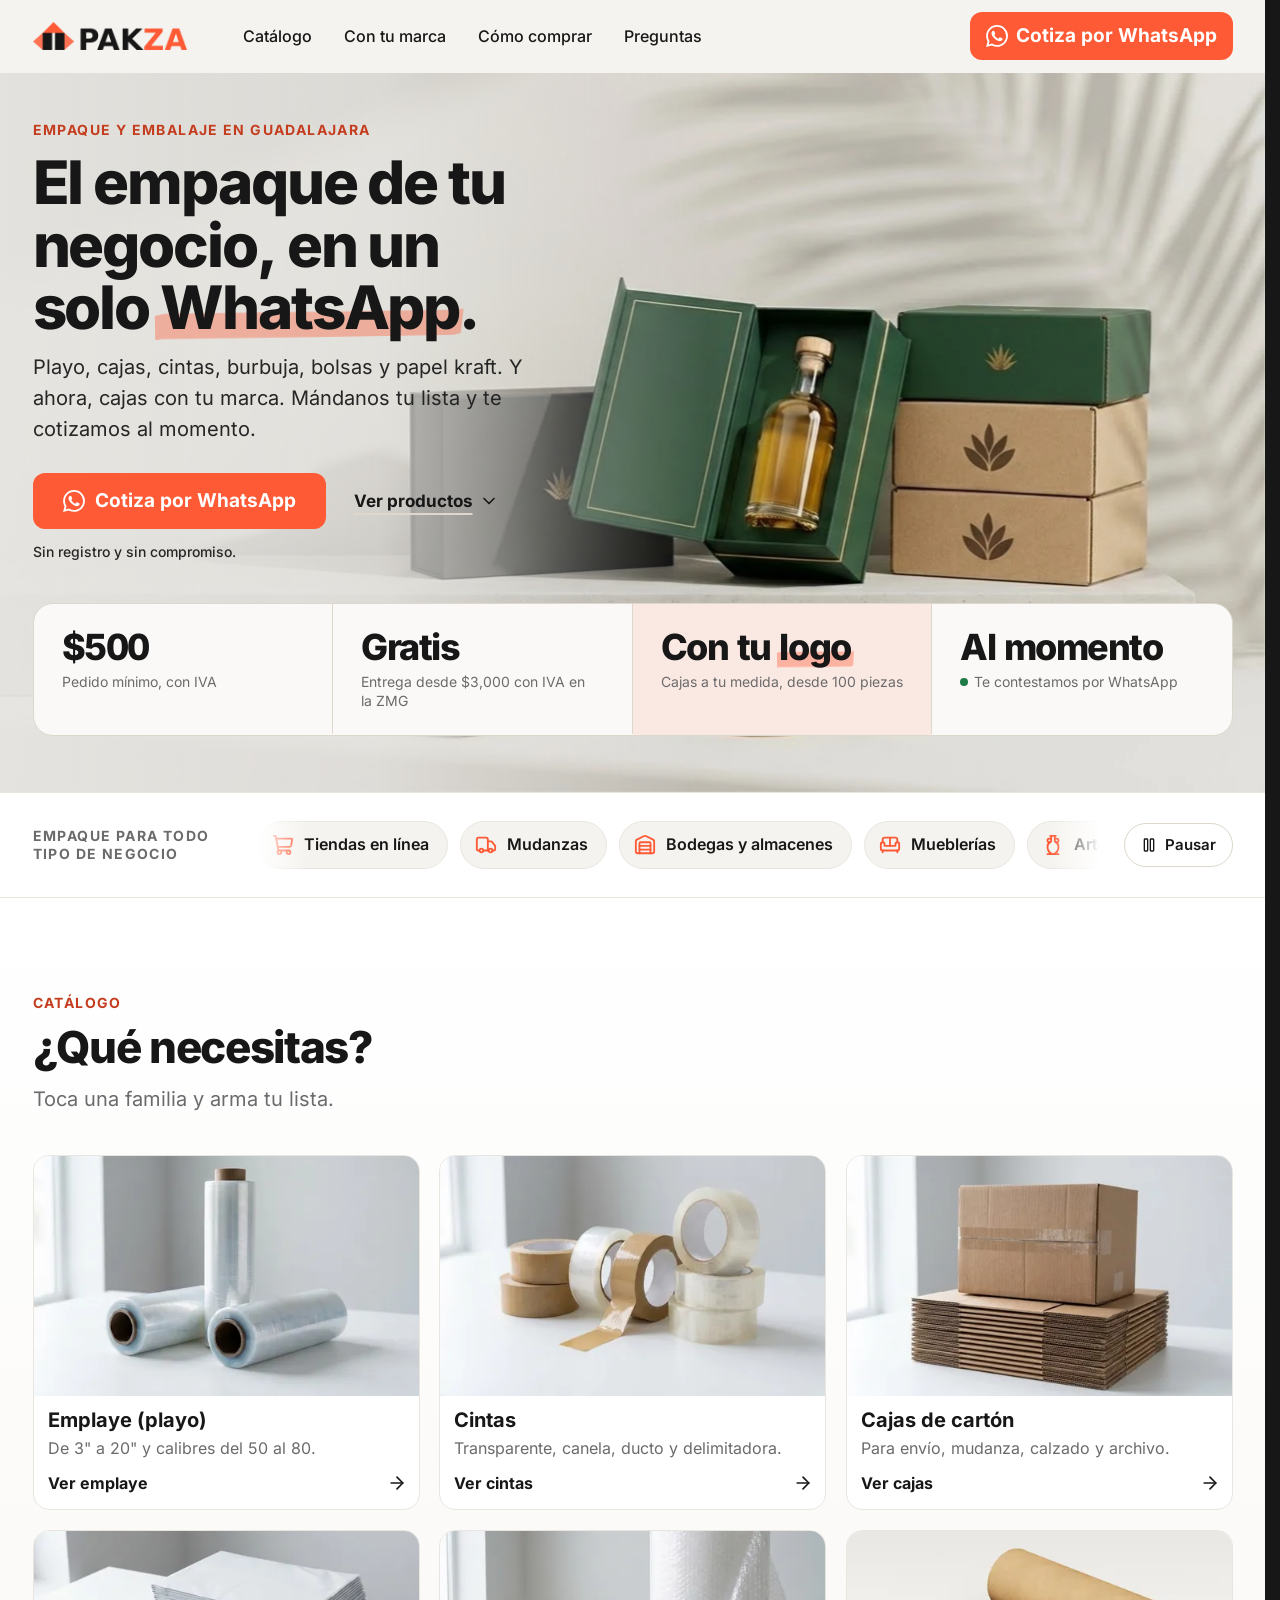
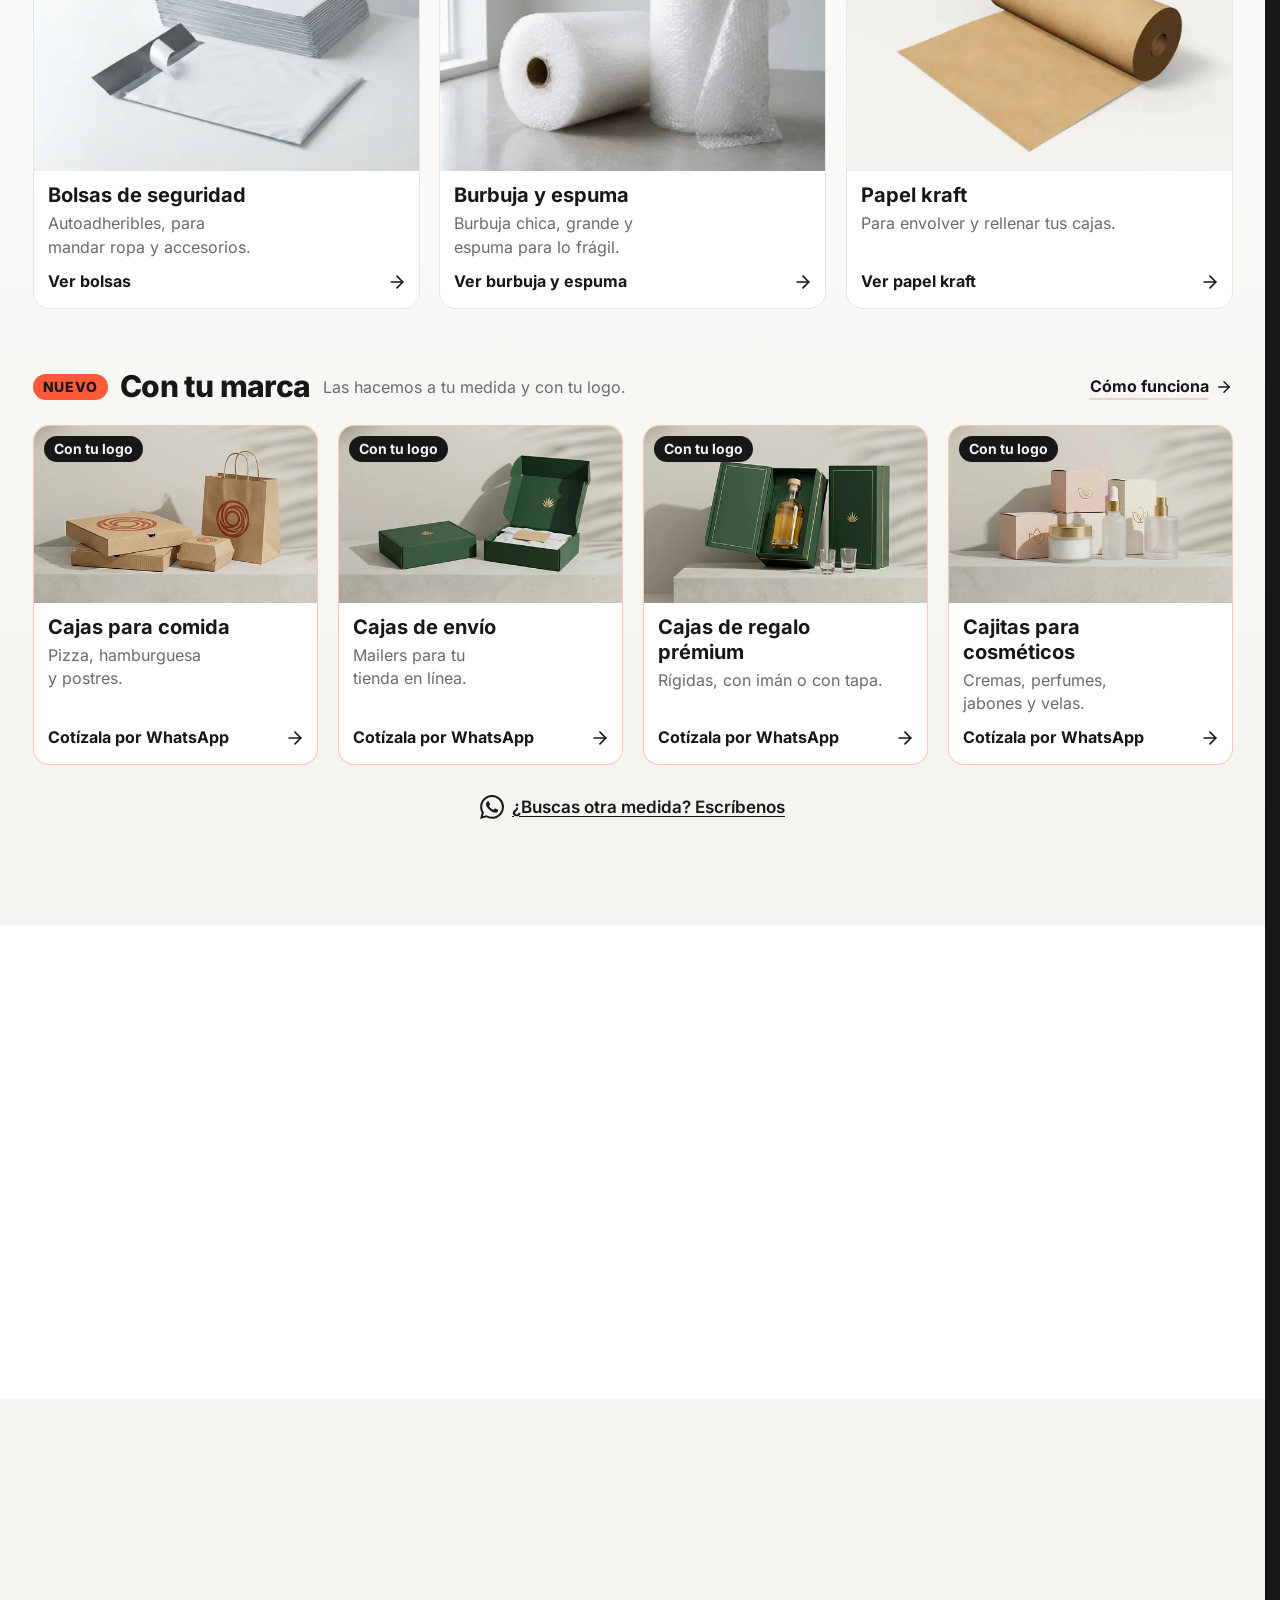
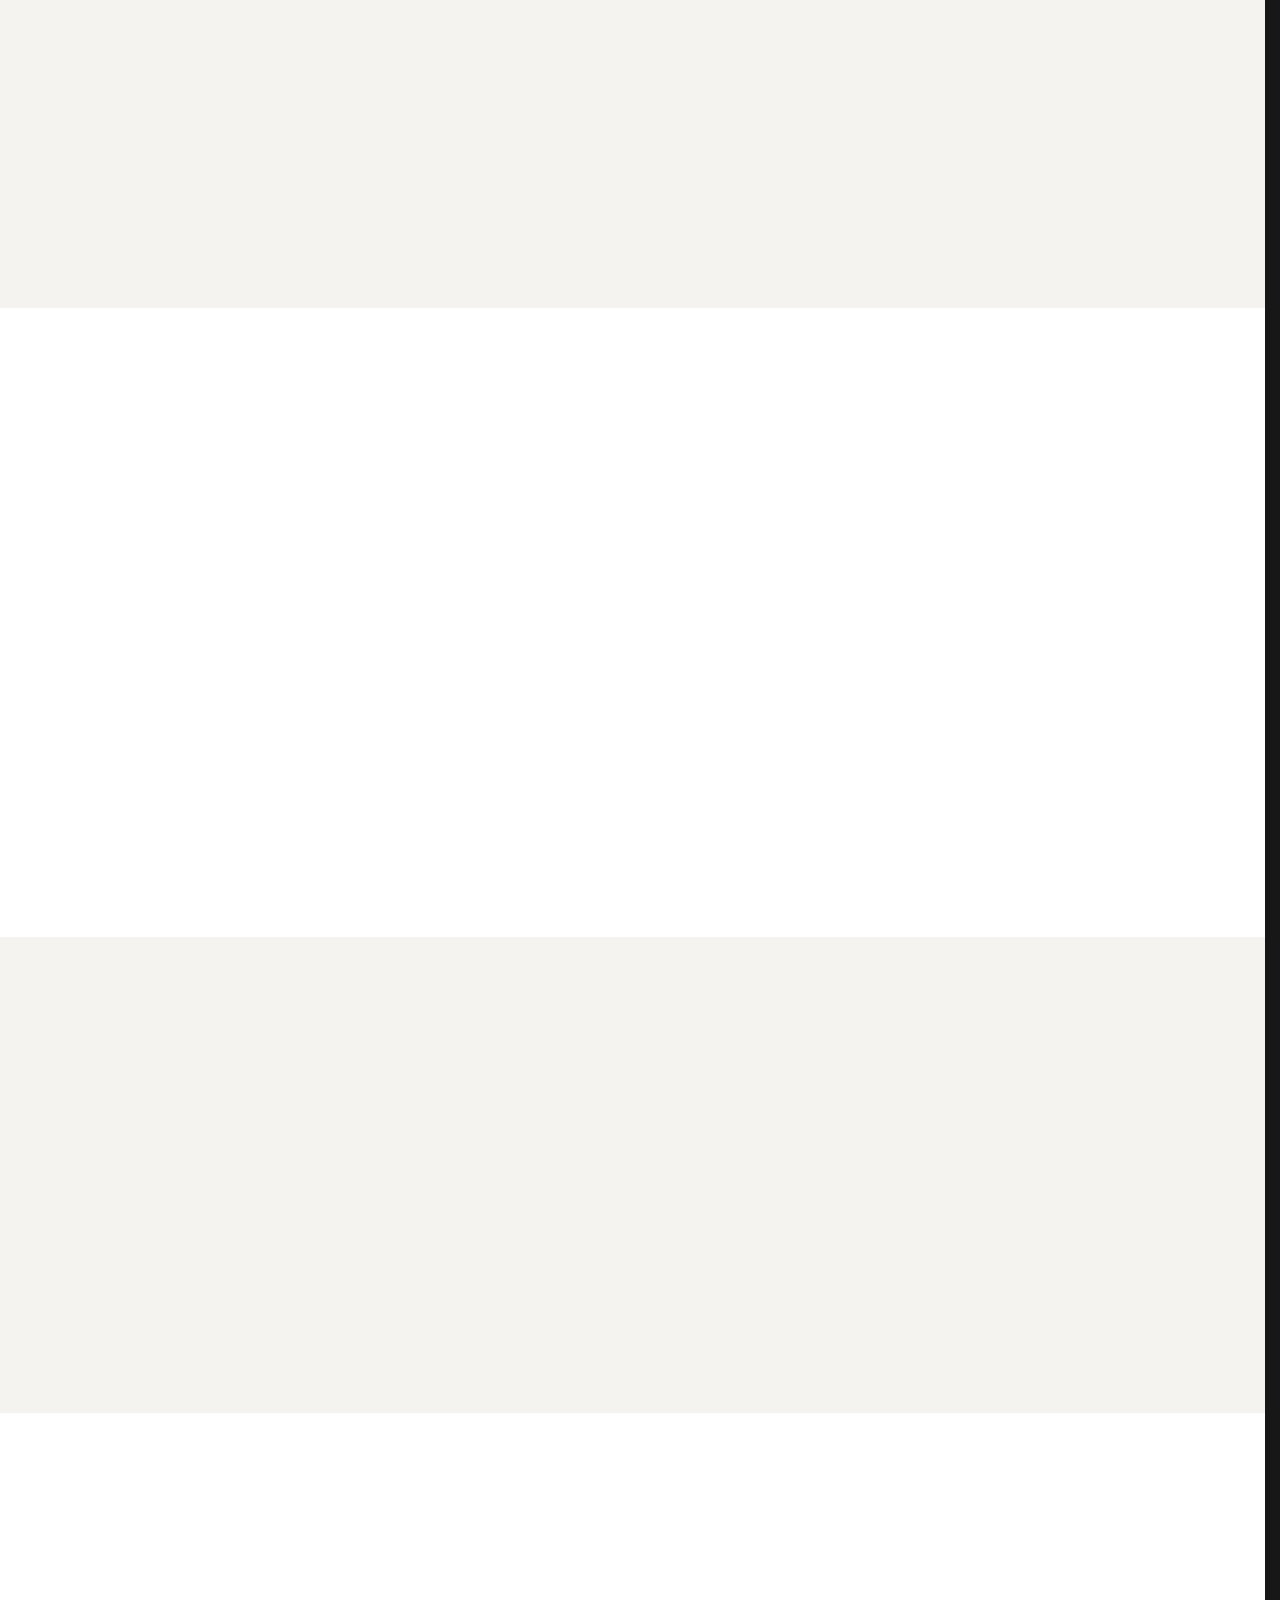
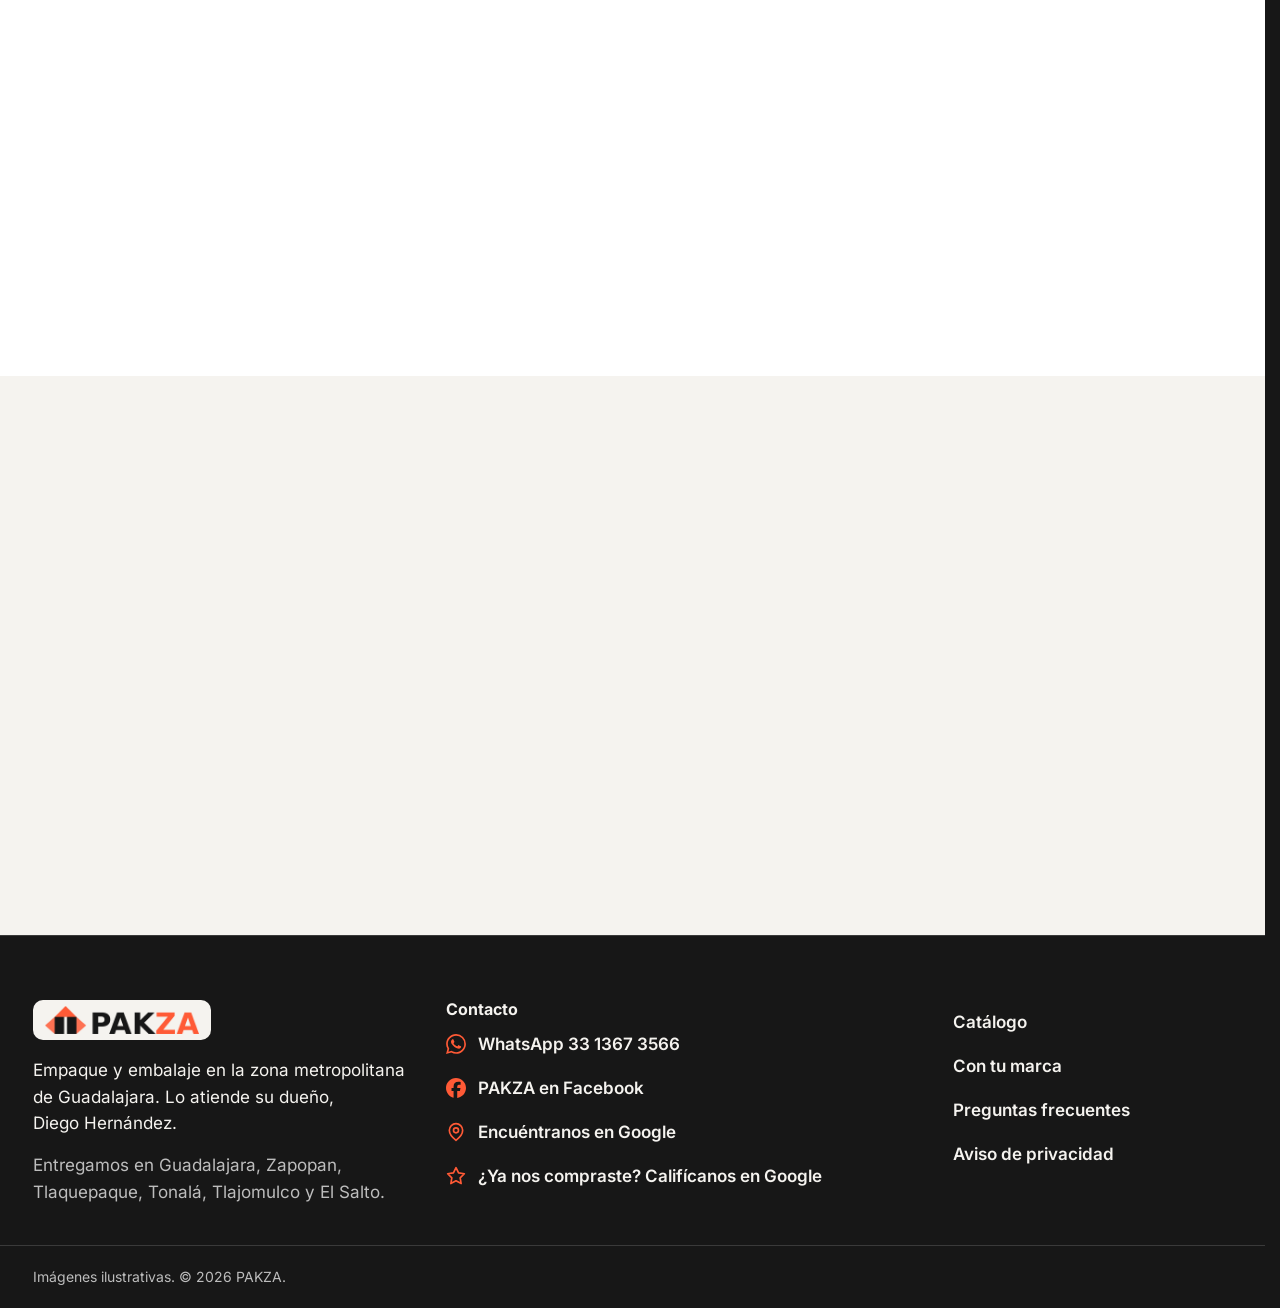
==== commit aa5d6922: "Cajas con tu marca: tabla de pedido minimo y tiempo de entrega por tipo de empaque, 'desde 100 pieza" ====
--- a/index.html
+++ b/index.html
@@ -178,7 +178,7 @@
       <ul class="pz-cifras" id="cifras" aria-label="Datos para pedir">
         <li class="pz-cifra"><span class="pz-cifra__txt">Pedido mínimo, con IVA</span><b class="pz-cifra__num"><span data-m="min"></span></b></li>
         <li class="pz-cifra"><span class="pz-cifra__txt">Entrega desde <span data-m="gratis"></span> con IVA en la ZMG</span><b class="pz-cifra__num">Gratis</b></li>
-        <li class="pz-cifra pz-cifra--marca"><span class="pz-cifra__txt">Cajas a tu medida, desde unos cientos de piezas</span><b class="pz-cifra__num">Con tu <span class="pz-cinta">logo</span></b></li>
+        <li class="pz-cifra pz-cifra--marca"><span class="pz-cifra__txt">Cajas a tu medida, desde 100 piezas</span><b class="pz-cifra__num">Con tu <span class="pz-cinta">logo</span></b></li>
         <li class="pz-cifra"><span class="pz-cifra__txt"><span class="pz-vivo" aria-hidden="true"></span>Te contestamos por WhatsApp</span><b class="pz-cifra__num">Al momento</b></li>
         <li class="pz-cifra pz-cifra--repuesto"><span class="pz-cifra__txt">Municipios de la ZMG con entrega a domicilio</span><b class="pz-cifra__num">6</b></li>
       </ul>
@@ -316,7 +316,7 @@
       </div></div>
 
       <div class="pz-rec__res" id="rec-marca" role="region" aria-labelledby="rec-marca-t"><div class="pz-rec__in">
-        <div class="pz-rec__txt"><h3 class="pz-h3" id="rec-marca-t">Cajas con tu marca</h3><p class="pz-rec__linea">Las hacemos a la medida de tu producto y con tu logo, desde unos cientos de piezas.</p></div>
+        <div class="pz-rec__txt"><h3 class="pz-h3" id="rec-marca-t">Cajas con tu marca</h3><p class="pz-rec__linea">Las hacemos a la medida de tu producto y con tu logo, desde 100 piezas.</p></div>
         <div class="pz-rec__acc"><a class="btn btn--primario" data-oculta-flota href="https://wa.me/523313673566?text=Hola%20PAKZA%2C%20quiero%20cotizar%20cajas%20con%20mi%20marca%20%5BWEB%5D%0APiezas%3A%20%0AMedidas%20(largo%20x%20ancho%20x%20alto%2C%20en%20cm)%3A%20" target="_blank" rel="noopener"><svg class="ico ico--marca" aria-hidden="true"><use href="#i-wa"/></svg><span>Cotiza tu caja<span class="pz-largo"> por WhatsApp</span></span></a><a class="liga" href="#a-la-medida">Ver ejemplos aquí abajo</a></div>
       </div></div>
 
@@ -334,7 +334,7 @@
         <div class="pz-enc">
           <span class="pz-nuevo">Nuevo</span>
           <h2 class="pz-h2" id="medida-titulo">Cajas con tu marca, a&nbsp;tu <span class="pz-acento">medida</span></h2>
-          <p class="pz-bajada">Las hacemos a la medida de tu producto y con tu logo, desde unos cientos de piezas.</p>
+          <p class="pz-bajada">Las hacemos a la medida de tu producto y con tu logo, desde 100 piezas. <a class="pz-medida__ver" href="#minimos">Ver mínimos y tiempos</a></p>
           <p class="pz-medida__aviso">Imágenes ilustrativas de cómo puede verse tu marca.</p>
         </div>
         <div class="pz-galeria">
@@ -350,13 +350,28 @@
             <ol class="pz-medida__pasos">
               <li>Nos dices qué empacas y cuántas piezas.</li>
               <li>Te damos precio en máximo un día hábil.</li>
-              <li>Lo apruebas y lo hacemos.</li>
+              <li>Apruebas el diseño y lo fabricamos.</li>
             </ol>
             <p class="pz-medida__elegido" data-tipo-elegido aria-live="polite">Toca un tipo para incluirlo en tu mensaje.</p>
             <a class="btn btn--primario btn--ancho" data-marca-wa data-oculta-flota href="https://wa.me/523313673566?text=Hola%20PAKZA%2C%20quiero%20cotizar%20cajas%20con%20mi%20marca%20%5BWEB%5D%0APiezas%3A%20%0AMedidas%20(largo%20x%20ancho%20x%20alto%2C%20en%20cm)%3A%20" target="_blank" rel="noopener"><svg class="ico ico--marca" aria-hidden="true"><use href="#i-wa"/></svg><span>Cotiza tu caja<span class="pz-largo"> por WhatsApp</span></span></a>
             <a class="liga pz-medida__ejemplos" href="https://wa.me/523313673566?text=Hola%20PAKZA%2C%20quiero%20ver%20ejemplos%20de%20cajas%20con%20mi%20marca%20%5BWEB%5D" target="_blank" rel="noopener"><svg class="ico ico--marca" aria-hidden="true"><use href="#i-wa"/></svg>Pide ejemplos</a>
             <p class="pz-medida__nota">A más piezas, menor precio por pieza.</p>
           </div>
+        </div>
+        <!-- 08/11/2026 (Diego): mínimo de piezas y tiempo de entrega por tipo de empaque. Días del fabricante, hábiles, desde que se aprueba el diseño -->
+        <div class="pz-minimos" id="minimos">
+          <h3 class="pz-minimos__titulo">Pedido mínimo y tiempo de entrega</h3>
+          <table class="pz-minimos__tabla">
+            <thead><tr><th scope="col">Tipo de empaque</th><th scope="col">Pedido mínimo</th><th scope="col">Entrega</th></tr></thead>
+            <tbody>
+              <tr><th scope="row"><b>Cajas de cartón corrugado</b><span>Envío, mailers y kraft impreso: micro, sencillo o doble corrugado</span></th><td data-et="Mínimo"><b>100 piezas</b></td><td data-et="Entrega">10 a 15 días hábiles</td></tr>
+              <tr><th scope="row"><b>Cajas rígidas con empalme</b><span>Prémium y de regalo, con tapa</span></th><td data-et="Mínimo"><b>300 a 500 piezas</b><span>según el tamaño</span></td><td data-et="Entrega">20 a 25 días hábiles</td></tr>
+              <tr><th scope="row"><b>Cajas magnéticas</b><span>Rígidas, con cierre de imán</span></th><td data-et="Mínimo"><b>Según el tamaño</b><span>pregúntanos</span></td><td data-et="Entrega">25 a 30 días hábiles</td></tr>
+              <tr><th scope="row"><b>Cajas plegadizas</b><span>De cartulina: caple, sulfatada, kraft o multicapa</span></th><td data-et="Mínimo"><b>1,000 a 3,000 piezas</b><span>según el tamaño</span></td><td data-et="Entrega">20 a 25 días hábiles</td></tr>
+              <tr><th scope="row"><b>Bolsas de papel kraft</b><span>Con tu logo</span></th><td data-et="Mínimo"><b>1,000 piezas</b><span>según el tamaño</span></td><td data-et="Entrega">20 a 25 días hábiles</td></tr>
+            </tbody>
+          </table>
+          <p class="pz-minimos__nota">Días hábiles a partir de que apruebas el diseño.</p>
         </div>
       </div>
     </div>
@@ -414,6 +429,10 @@
           <details name="preguntas">
             <summary>¿Cómo pago? ¿Dan factura?<svg class="ico" aria-hidden="true"><use href="#i-abajo"/></svg></summary>
             <div class="faq__resp"><p>Por transferencia, al confirmar tu pedido. En pedidos menores a <span data-m="efectivo"></span>, también en efectivo al recoger o al recibir.</p><p class="pz-sinjs">Por transferencia, al confirmar tu pedido. Pregúntanos por WhatsApp si puedes pagar en efectivo.</p><p>Sí facturamos: pídela al hacer tu pedido. Nunca te pedimos contraseñas ni datos bancarios.</p></div>
+          </details>
+          <details name="preguntas">
+            <summary>¿Cuál es el mínimo para cajas con mi marca?<svg class="ico" aria-hidden="true"><use href="#i-abajo"/></svg></summary>
+            <div class="faq__resp"><p>Desde 100 piezas en cajas de cartón corrugado, con entrega de 10 a 15 días hábiles a partir de que apruebas el diseño. Las cajas rígidas, magnéticas, plegadizas y las bolsas kraft tienen otros mínimos y tiempos: <a href="#minimos">ve la tabla</a>.</p></div>
           </details>
           <details name="preguntas">
             <summary>¿No sabes qué medida o calibre necesitas?<svg class="ico" aria-hidden="true"><use href="#i-abajo"/></svg></summary>
--- a/assets/portada.css
+++ b/assets/portada.css
@@ -461,6 +461,35 @@
 .pz main section[id]{scroll-margin-top:12px}
 @media (min-width:1024px){.pz main section[id]{scroll-margin-top:84px}}
 
+/* ---------- 08/11/2026 · Pedido mínimo y tiempo de entrega (dentro de "Cajas con tu marca") ----------
+   Celular: cada renglón es una tarjeta (el encabezado de la tabla solo lo leen los lectores de pantalla y cada dato trae su
+   etiqueta de data-et). Desde 768 px: tabla normal de 3 columnas. */
+.pz-medida__ver{display:inline-block;margin-left:4px;color:var(--oro);font-weight:600;text-decoration:underline;text-underline-offset:3px}
+.pz-minimos{margin-top:28px;padding:22px 16px 18px;border:1px solid var(--negro-3);border-radius:20px;background:var(--negro-2);scroll-margin-top:16px}
+.pz-minimos__titulo{font-family:Georgia,"Times New Roman",serif;font-size:22px;font-weight:700;line-height:1.25;color:var(--hueso)}
+.pz-minimos__tabla{width:100%;margin-top:14px;border-collapse:collapse;color:var(--hueso)}
+.pz-minimos__tabla thead{position:absolute;width:1px;height:1px;margin:-1px;overflow:hidden;clip:rect(0 0 0 0);white-space:nowrap}
+.pz-minimos__tabla tbody tr{display:grid;grid-template-columns:minmax(0,1fr) minmax(0,1fr);gap:8px 14px;padding:14px 0;border-top:1px solid var(--negro-3)}
+.pz-minimos__tabla tbody tr:first-child{border-top:0;padding-top:4px}
+.pz-minimos__tabla th[scope=row]{grid-column:1/-1;font-weight:400;text-align:left}
+.pz-minimos__tabla th[scope=row] b{display:block;font-size:18px;font-weight:700;line-height:1.3}
+.pz-minimos__tabla th[scope=row] span,.pz-minimos__tabla td span{display:block;margin-top:2px;font-size:15px;line-height:1.4;color:var(--gris-claro)}
+.pz-minimos__tabla td{font-size:16px;line-height:1.4}
+.pz-minimos__tabla td::before{content:attr(data-et);display:block;margin-bottom:2px;font-size:13px;font-weight:700;letter-spacing:.06em;text-transform:uppercase;color:var(--oro)}
+.pz-minimos__tabla td b{font-weight:700}
+.pz-minimos__nota{margin-top:10px;font-size:15px;line-height:1.45;color:var(--gris-claro)}
+@media (min-width:768px){
+  .pz-minimos{padding:28px 28px 22px}
+  .pz-minimos__tabla thead{position:static;width:auto;height:auto;margin:0;overflow:visible;clip:auto;white-space:normal}
+  .pz-minimos__tabla thead th{padding:0 16px 10px 0;font-size:13px;font-weight:700;letter-spacing:.06em;text-transform:uppercase;text-align:left;color:var(--oro);border-bottom:1px solid var(--negro-3)}
+  .pz-minimos__tabla tbody tr,.pz-minimos__tabla tbody tr:first-child{display:table-row;padding:0;border-top:1px solid var(--negro-3)}
+  .pz-minimos__tabla tbody tr:first-child{border-top:0}
+  .pz-minimos__tabla th[scope=row],.pz-minimos__tabla td{padding:14px 16px 14px 0;vertical-align:top}
+  .pz-minimos__tabla td::before{display:none}
+  .pz-minimos__tabla th[scope=row]{width:46%}
+}
+@media (min-width:1024px){.pz-minimos{margin-top:32px;scroll-margin-top:96px}.pz-minimos__titulo{font-size:26px}}
+
 /* ---------- Movimiento reducido: nada de lo anterior se mueve ---------- */
 @media (prefers-reduced-motion:reduce){
   html{scroll-behavior:auto}
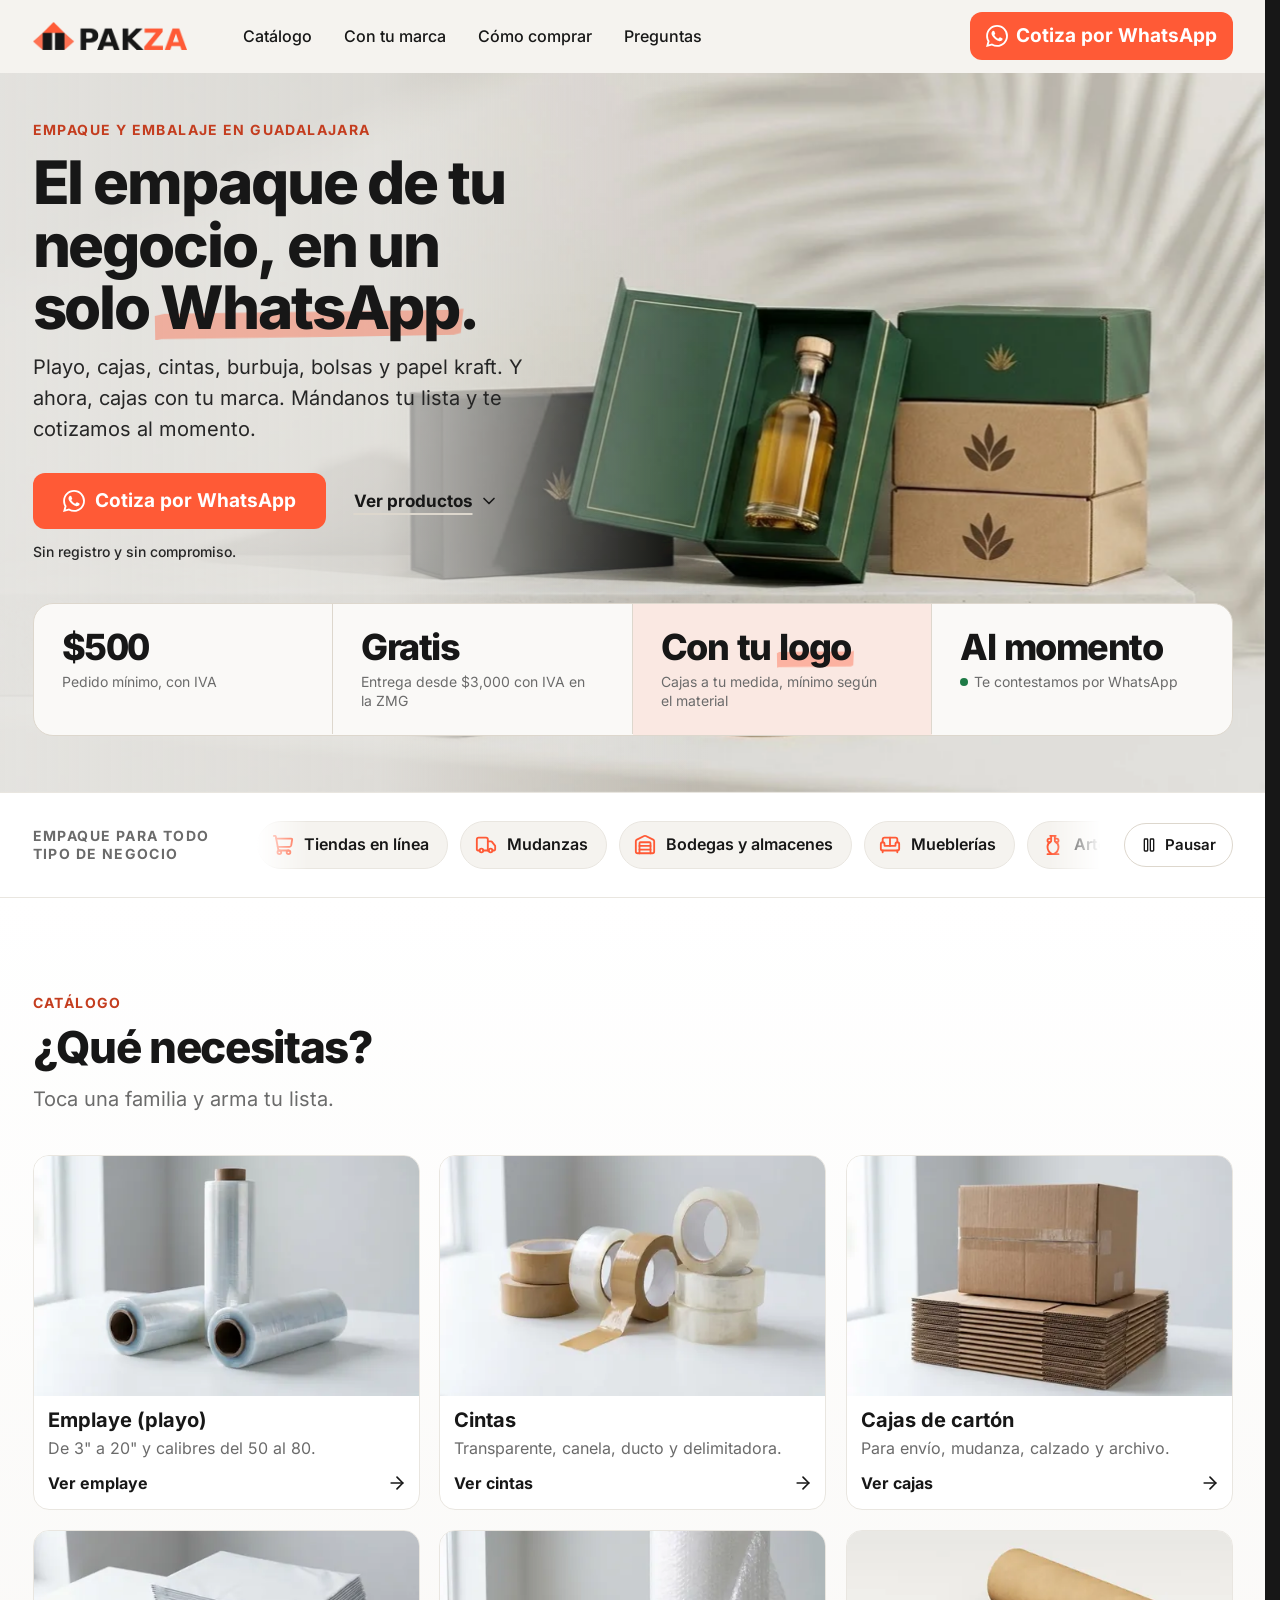
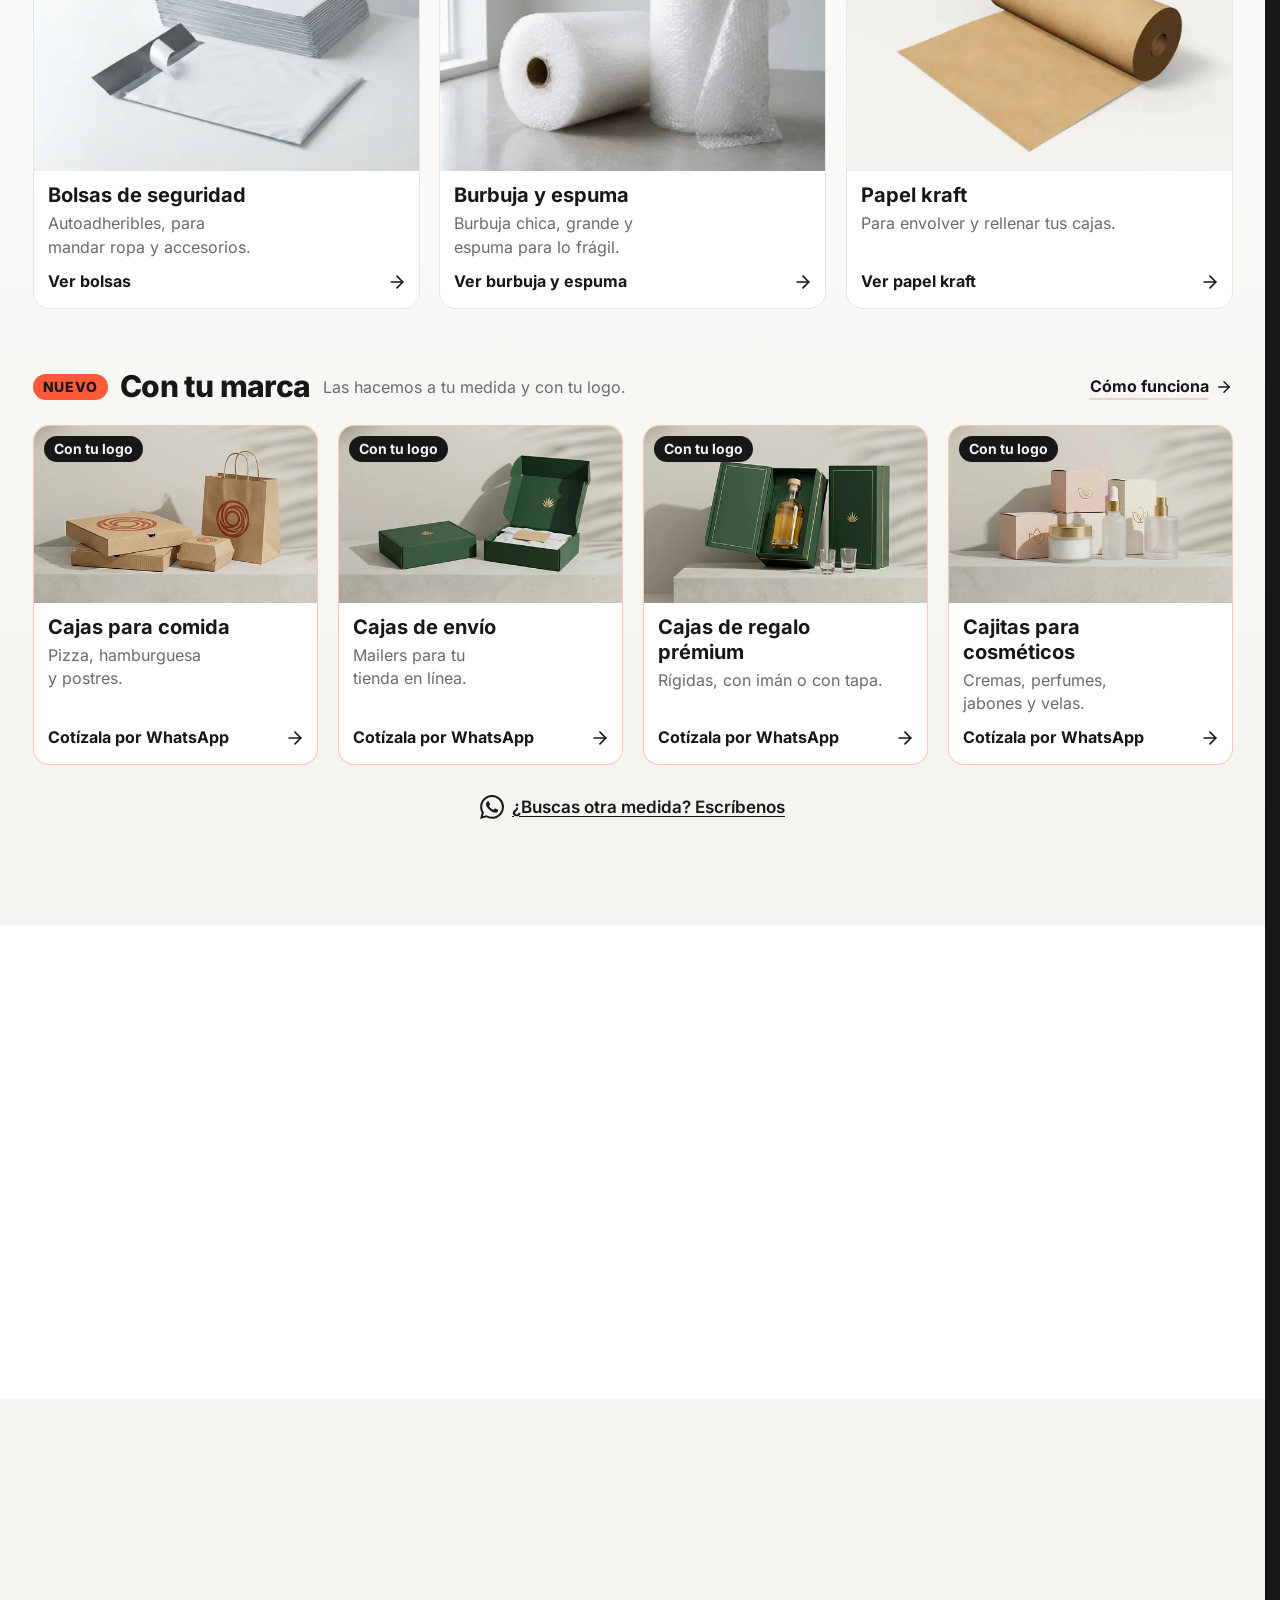
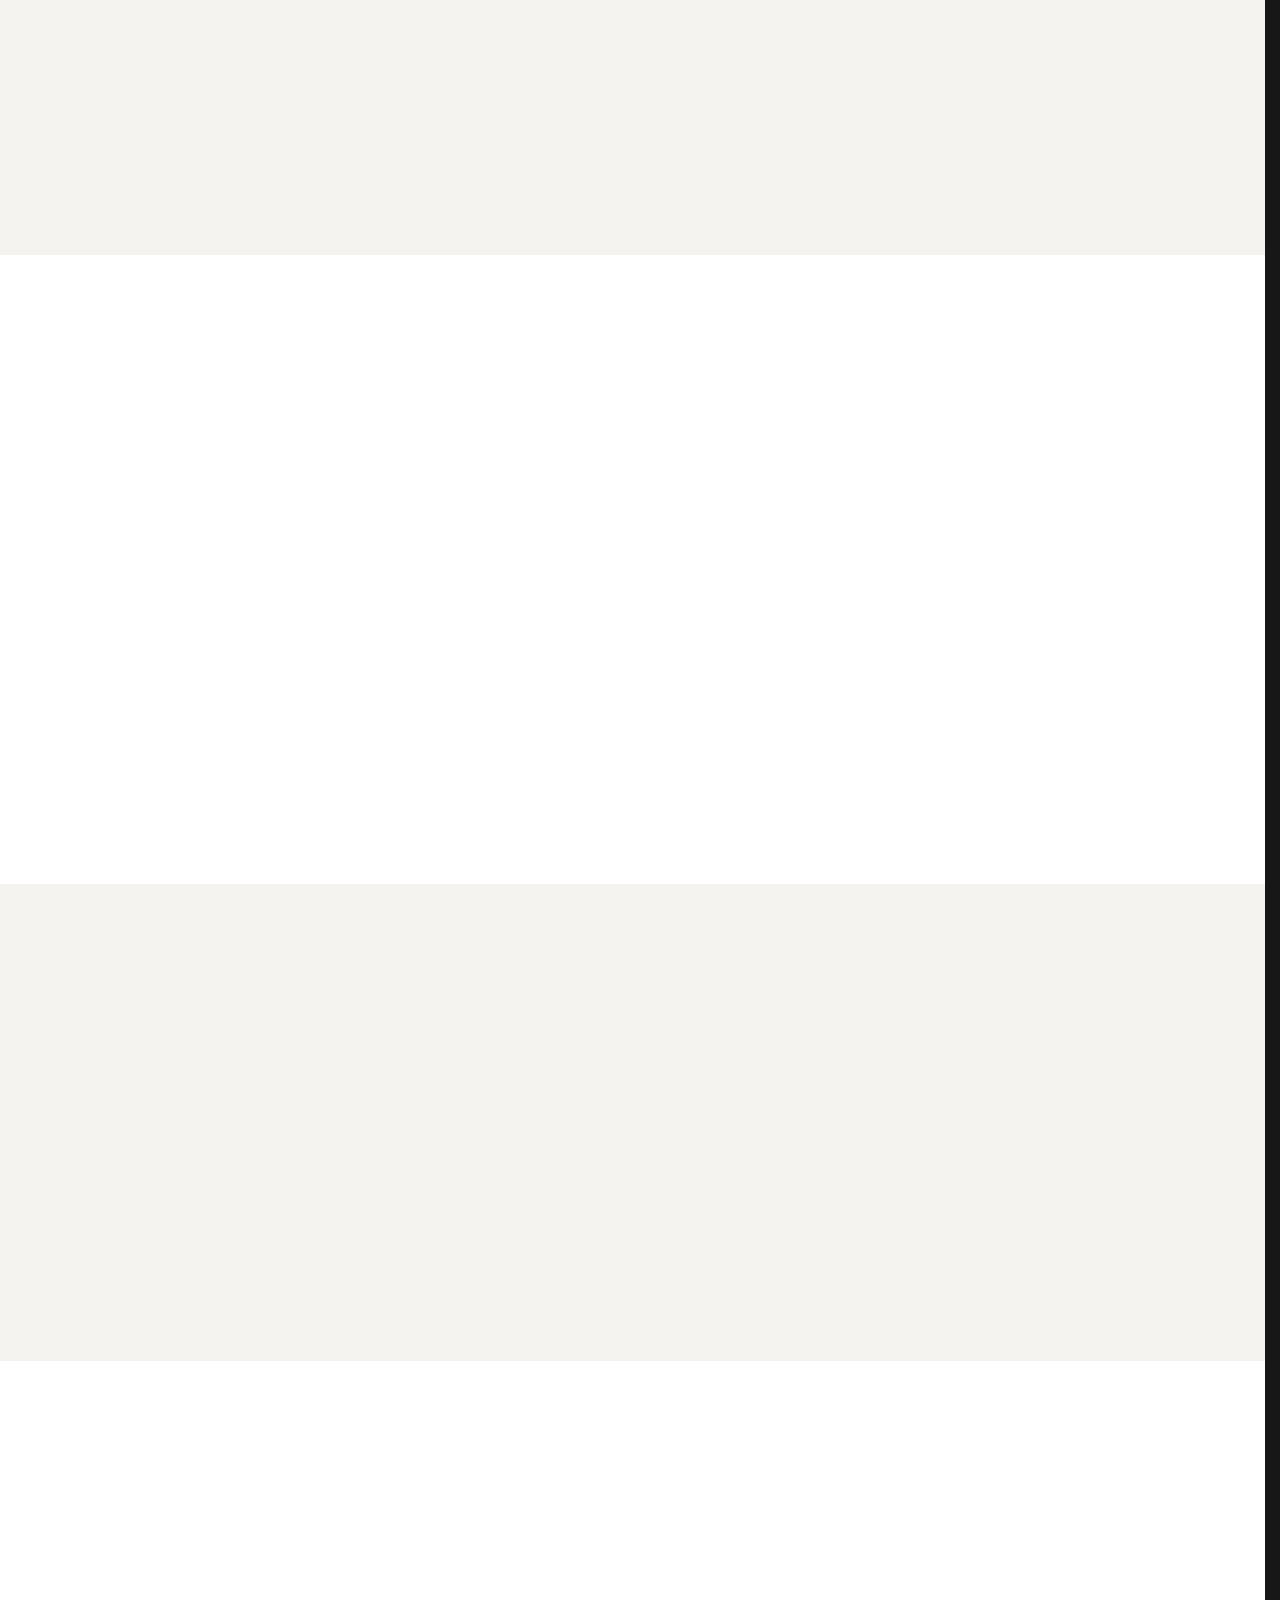
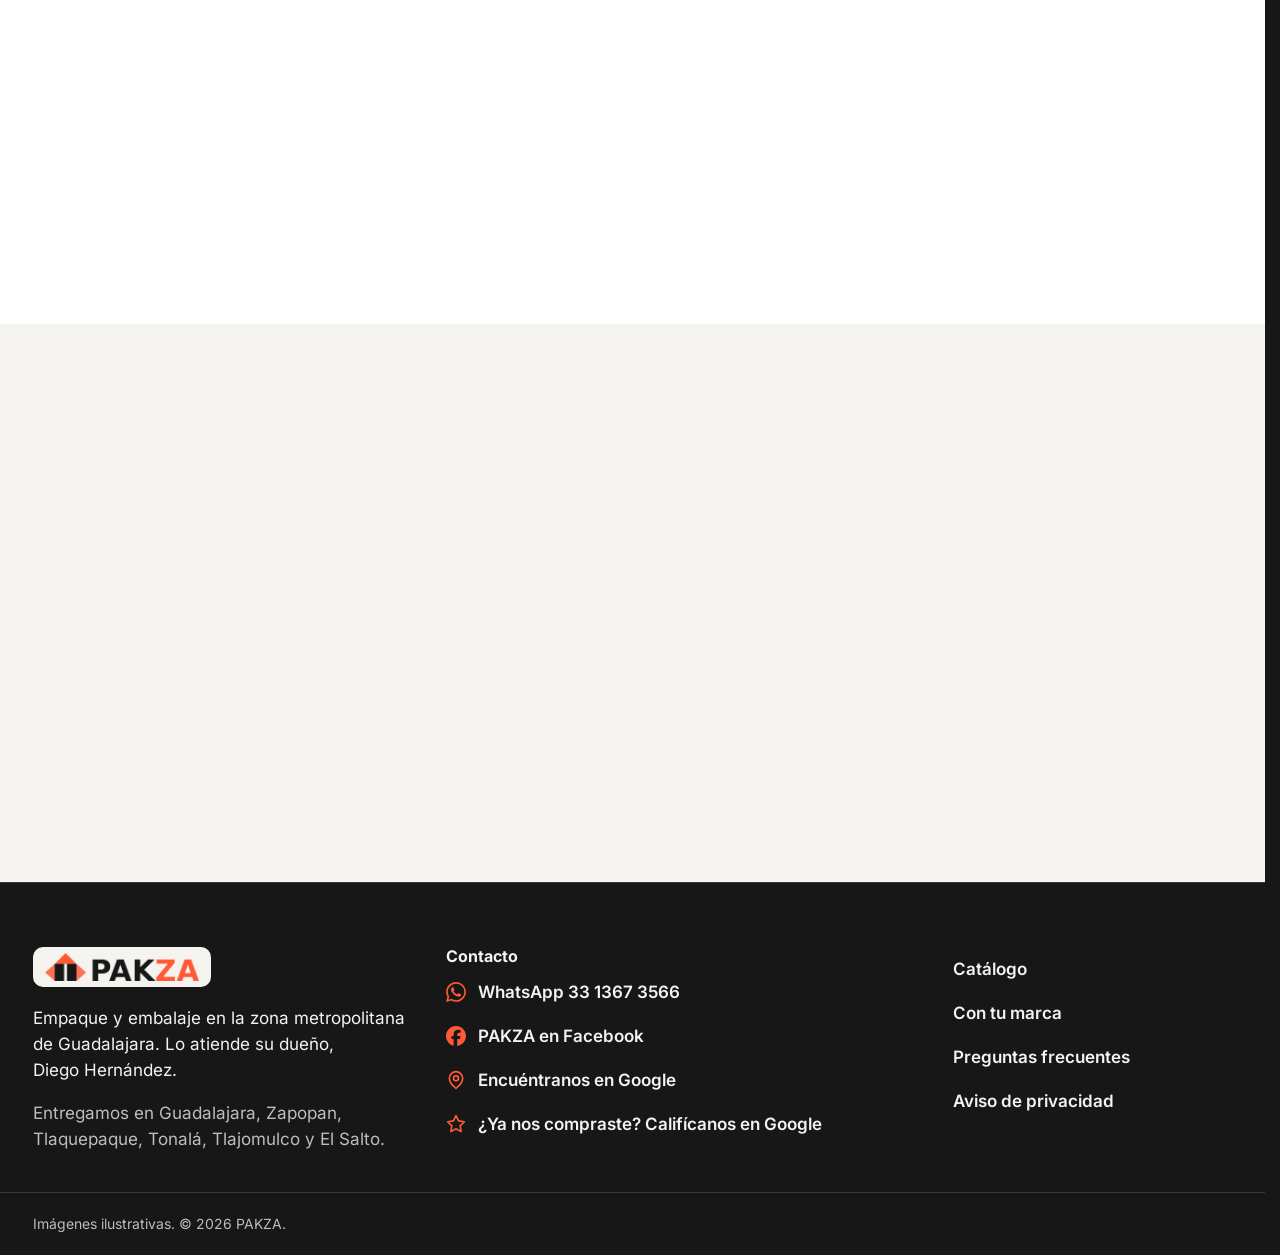
==== commit dc0757b7: "Cajas con tu marca: solo pedido minimo segun el material, sin tiempos de entrega (Diego 08/11: los t" ====
--- a/index.html
+++ b/index.html
@@ -178,7 +178,7 @@
       <ul class="pz-cifras" id="cifras" aria-label="Datos para pedir">
         <li class="pz-cifra"><span class="pz-cifra__txt">Pedido mínimo, con IVA</span><b class="pz-cifra__num"><span data-m="min"></span></b></li>
         <li class="pz-cifra"><span class="pz-cifra__txt">Entrega desde <span data-m="gratis"></span> con IVA en la ZMG</span><b class="pz-cifra__num">Gratis</b></li>
-        <li class="pz-cifra pz-cifra--marca"><span class="pz-cifra__txt">Cajas a tu medida, desde 100 piezas</span><b class="pz-cifra__num">Con tu <span class="pz-cinta">logo</span></b></li>
+        <li class="pz-cifra pz-cifra--marca"><span class="pz-cifra__txt">Cajas a tu medida, mínimo según el material</span><b class="pz-cifra__num">Con tu <span class="pz-cinta">logo</span></b></li>
         <li class="pz-cifra"><span class="pz-cifra__txt"><span class="pz-vivo" aria-hidden="true"></span>Te contestamos por WhatsApp</span><b class="pz-cifra__num">Al momento</b></li>
         <li class="pz-cifra pz-cifra--repuesto"><span class="pz-cifra__txt">Municipios de la ZMG con entrega a domicilio</span><b class="pz-cifra__num">6</b></li>
       </ul>
@@ -316,7 +316,7 @@
       </div></div>
 
       <div class="pz-rec__res" id="rec-marca" role="region" aria-labelledby="rec-marca-t"><div class="pz-rec__in">
-        <div class="pz-rec__txt"><h3 class="pz-h3" id="rec-marca-t">Cajas con tu marca</h3><p class="pz-rec__linea">Las hacemos a la medida de tu producto y con tu logo, desde 100 piezas.</p></div>
+        <div class="pz-rec__txt"><h3 class="pz-h3" id="rec-marca-t">Cajas con tu marca</h3><p class="pz-rec__linea">Las hacemos a la medida de tu producto y con tu logo; el mínimo de piezas depende del material.</p></div>
         <div class="pz-rec__acc"><a class="btn btn--primario" data-oculta-flota href="https://wa.me/523313673566?text=Hola%20PAKZA%2C%20quiero%20cotizar%20cajas%20con%20mi%20marca%20%5BWEB%5D%0APiezas%3A%20%0AMedidas%20(largo%20x%20ancho%20x%20alto%2C%20en%20cm)%3A%20" target="_blank" rel="noopener"><svg class="ico ico--marca" aria-hidden="true"><use href="#i-wa"/></svg><span>Cotiza tu caja<span class="pz-largo"> por WhatsApp</span></span></a><a class="liga" href="#a-la-medida">Ver ejemplos aquí abajo</a></div>
       </div></div>
 
@@ -334,7 +334,7 @@
         <div class="pz-enc">
           <span class="pz-nuevo">Nuevo</span>
           <h2 class="pz-h2" id="medida-titulo">Cajas con tu marca, a&nbsp;tu <span class="pz-acento">medida</span></h2>
-          <p class="pz-bajada">Las hacemos a la medida de tu producto y con tu logo, desde 100 piezas. <a class="pz-medida__ver" href="#minimos">Ver mínimos y tiempos</a></p>
+          <p class="pz-bajada">Las hacemos a la medida de tu producto y con tu logo. El mínimo de piezas depende del material. <a class="pz-medida__ver" href="#minimos">Ver mínimos</a></p>
           <p class="pz-medida__aviso">Imágenes ilustrativas de cómo puede verse tu marca.</p>
         </div>
         <div class="pz-galeria">
@@ -358,20 +358,19 @@
             <p class="pz-medida__nota">A más piezas, menor precio por pieza.</p>
           </div>
         </div>
-        <!-- 08/11/2026 (Diego): mínimo de piezas y tiempo de entrega por tipo de empaque. Días del fabricante, hábiles, desde que se aprueba el diseño -->
+        <!-- 08/11/2026 (Diego): mínimo de piezas según el material. Los tiempos de entrega NO van en la página ni en la publicidad: los platica Diego con el cliente -->
         <div class="pz-minimos" id="minimos">
-          <h3 class="pz-minimos__titulo">Pedido mínimo y tiempo de entrega</h3>
+          <h3 class="pz-minimos__titulo">Pedido mínimo según el material</h3>
           <table class="pz-minimos__tabla">
-            <thead><tr><th scope="col">Tipo de empaque</th><th scope="col">Pedido mínimo</th><th scope="col">Entrega</th></tr></thead>
+            <thead><tr><th scope="col">Material</th><th scope="col">Pedido mínimo</th></tr></thead>
             <tbody>
-              <tr><th scope="row"><b>Cajas de cartón corrugado</b><span>Envío, mailers y kraft impreso: micro, sencillo o doble corrugado</span></th><td data-et="Mínimo"><b>100 piezas</b></td><td data-et="Entrega">10 a 15 días hábiles</td></tr>
-              <tr><th scope="row"><b>Cajas rígidas con empalme</b><span>Prémium y de regalo, con tapa</span></th><td data-et="Mínimo"><b>300 a 500 piezas</b><span>según el tamaño</span></td><td data-et="Entrega">20 a 25 días hábiles</td></tr>
-              <tr><th scope="row"><b>Cajas magnéticas</b><span>Rígidas, con cierre de imán</span></th><td data-et="Mínimo"><b>Según el tamaño</b><span>pregúntanos</span></td><td data-et="Entrega">25 a 30 días hábiles</td></tr>
-              <tr><th scope="row"><b>Cajas plegadizas</b><span>De cartulina: caple, sulfatada, kraft o multicapa</span></th><td data-et="Mínimo"><b>1,000 a 3,000 piezas</b><span>según el tamaño</span></td><td data-et="Entrega">20 a 25 días hábiles</td></tr>
-              <tr><th scope="row"><b>Bolsas de papel kraft</b><span>Con tu logo</span></th><td data-et="Mínimo"><b>1,000 piezas</b><span>según el tamaño</span></td><td data-et="Entrega">20 a 25 días hábiles</td></tr>
+              <tr><th scope="row"><b>Cartón corrugado</b><span>Cajas de envío, mailers y kraft impreso: micro, sencillo o doble corrugado</span></th><td data-et="Mínimo"><b>100 piezas</b></td></tr>
+              <tr><th scope="row"><b>Cartón rígido con empalme</b><span>Cajas prémium y de regalo, con tapa</span></th><td data-et="Mínimo"><b>300 a 500 piezas</b><span>según el tamaño</span></td></tr>
+              <tr><th scope="row"><b>Cajas magnéticas</b><span>Rígidas, con cierre de imán</span></th><td data-et="Mínimo"><b>Según el tamaño</b><span>pregúntanos</span></td></tr>
+              <tr><th scope="row"><b>Cartulina (plegadizas)</b><span>Caple, sulfatada, kraft o multicapa</span></th><td data-et="Mínimo"><b>1,000 a 3,000 piezas</b><span>según el tamaño</span></td></tr>
+              <tr><th scope="row"><b>Bolsas de papel kraft</b><span>Con tu logo</span></th><td data-et="Mínimo"><b>1,000 piezas</b><span>según el tamaño</span></td></tr>
             </tbody>
           </table>
-          <p class="pz-minimos__nota">Días hábiles a partir de que apruebas el diseño.</p>
         </div>
       </div>
     </div>
@@ -432,7 +431,7 @@
           </details>
           <details name="preguntas">
             <summary>¿Cuál es el mínimo para cajas con mi marca?<svg class="ico" aria-hidden="true"><use href="#i-abajo"/></svg></summary>
-            <div class="faq__resp"><p>Desde 100 piezas en cajas de cartón corrugado, con entrega de 10 a 15 días hábiles a partir de que apruebas el diseño. Las cajas rígidas, magnéticas, plegadizas y las bolsas kraft tienen otros mínimos y tiempos: <a href="#minimos">ve la tabla</a>.</p></div>
+            <div class="faq__resp"><p>Depende del material: cartón corrugado desde 100 piezas; cartón rígido con empalme, de 300 a 500; cartulina (plegadizas), de 1,000 a 3,000; y bolsas kraft, desde 1,000. En cajas magnéticas depende del tamaño. <a href="#minimos">Ve la tabla</a>.</p></div>
           </details>
           <details name="preguntas">
             <summary>¿No sabes qué medida o calibre necesitas?<svg class="ico" aria-hidden="true"><use href="#i-abajo"/></svg></summary>
--- a/assets/portada.css
+++ b/assets/portada.css
@@ -461,15 +461,15 @@
 .pz main section[id]{scroll-margin-top:12px}
 @media (min-width:1024px){.pz main section[id]{scroll-margin-top:84px}}
 
-/* ---------- 08/11/2026 · Pedido mínimo y tiempo de entrega (dentro de "Cajas con tu marca") ----------
-   Celular: cada renglón es una tarjeta (el encabezado de la tabla solo lo leen los lectores de pantalla y cada dato trae su
-   etiqueta de data-et). Desde 768 px: tabla normal de 3 columnas. */
+/* ---------- 08/11/2026 · Pedido mínimo según el material (dentro de "Cajas con tu marca"; sin tiempos de entrega, Diego) ----------
+   Celular: cada renglón es una tarjeta (el encabezado de la tabla solo lo leen los lectores de pantalla y el dato trae su
+   etiqueta de data-et). Desde 768 px: tabla normal de 2 columnas. */
 .pz-medida__ver{display:inline-block;margin-left:4px;color:var(--oro);font-weight:600;text-decoration:underline;text-underline-offset:3px}
 .pz-minimos{margin-top:28px;padding:22px 16px 18px;border:1px solid var(--negro-3);border-radius:20px;background:var(--negro-2);scroll-margin-top:16px}
 .pz-minimos__titulo{font-family:Georgia,"Times New Roman",serif;font-size:22px;font-weight:700;line-height:1.25;color:var(--hueso)}
 .pz-minimos__tabla{width:100%;margin-top:14px;border-collapse:collapse;color:var(--hueso)}
 .pz-minimos__tabla thead{position:absolute;width:1px;height:1px;margin:-1px;overflow:hidden;clip:rect(0 0 0 0);white-space:nowrap}
-.pz-minimos__tabla tbody tr{display:grid;grid-template-columns:minmax(0,1fr) minmax(0,1fr);gap:8px 14px;padding:14px 0;border-top:1px solid var(--negro-3)}
+.pz-minimos__tabla tbody tr{display:grid;grid-template-columns:minmax(0,1fr);gap:8px;padding:14px 0;border-top:1px solid var(--negro-3)}
 .pz-minimos__tabla tbody tr:first-child{border-top:0;padding-top:4px}
 .pz-minimos__tabla th[scope=row]{grid-column:1/-1;font-weight:400;text-align:left}
 .pz-minimos__tabla th[scope=row] b{display:block;font-size:18px;font-weight:700;line-height:1.3}
@@ -477,7 +477,6 @@
 .pz-minimos__tabla td{font-size:16px;line-height:1.4}
 .pz-minimos__tabla td::before{content:attr(data-et);display:block;margin-bottom:2px;font-size:13px;font-weight:700;letter-spacing:.06em;text-transform:uppercase;color:var(--oro)}
 .pz-minimos__tabla td b{font-weight:700}
-.pz-minimos__nota{margin-top:10px;font-size:15px;line-height:1.45;color:var(--gris-claro)}
 @media (min-width:768px){
   .pz-minimos{padding:28px 28px 22px}
   .pz-minimos__tabla thead{position:static;width:auto;height:auto;margin:0;overflow:visible;clip:auto;white-space:normal}
@@ -486,7 +485,7 @@
   .pz-minimos__tabla tbody tr:first-child{border-top:0}
   .pz-minimos__tabla th[scope=row],.pz-minimos__tabla td{padding:14px 16px 14px 0;vertical-align:top}
   .pz-minimos__tabla td::before{display:none}
-  .pz-minimos__tabla th[scope=row]{width:46%}
+  .pz-minimos__tabla th[scope=row]{width:62%}
 }
 @media (min-width:1024px){.pz-minimos{margin-top:32px;scroll-margin-top:96px}.pz-minimos__titulo{font-size:26px}}
 
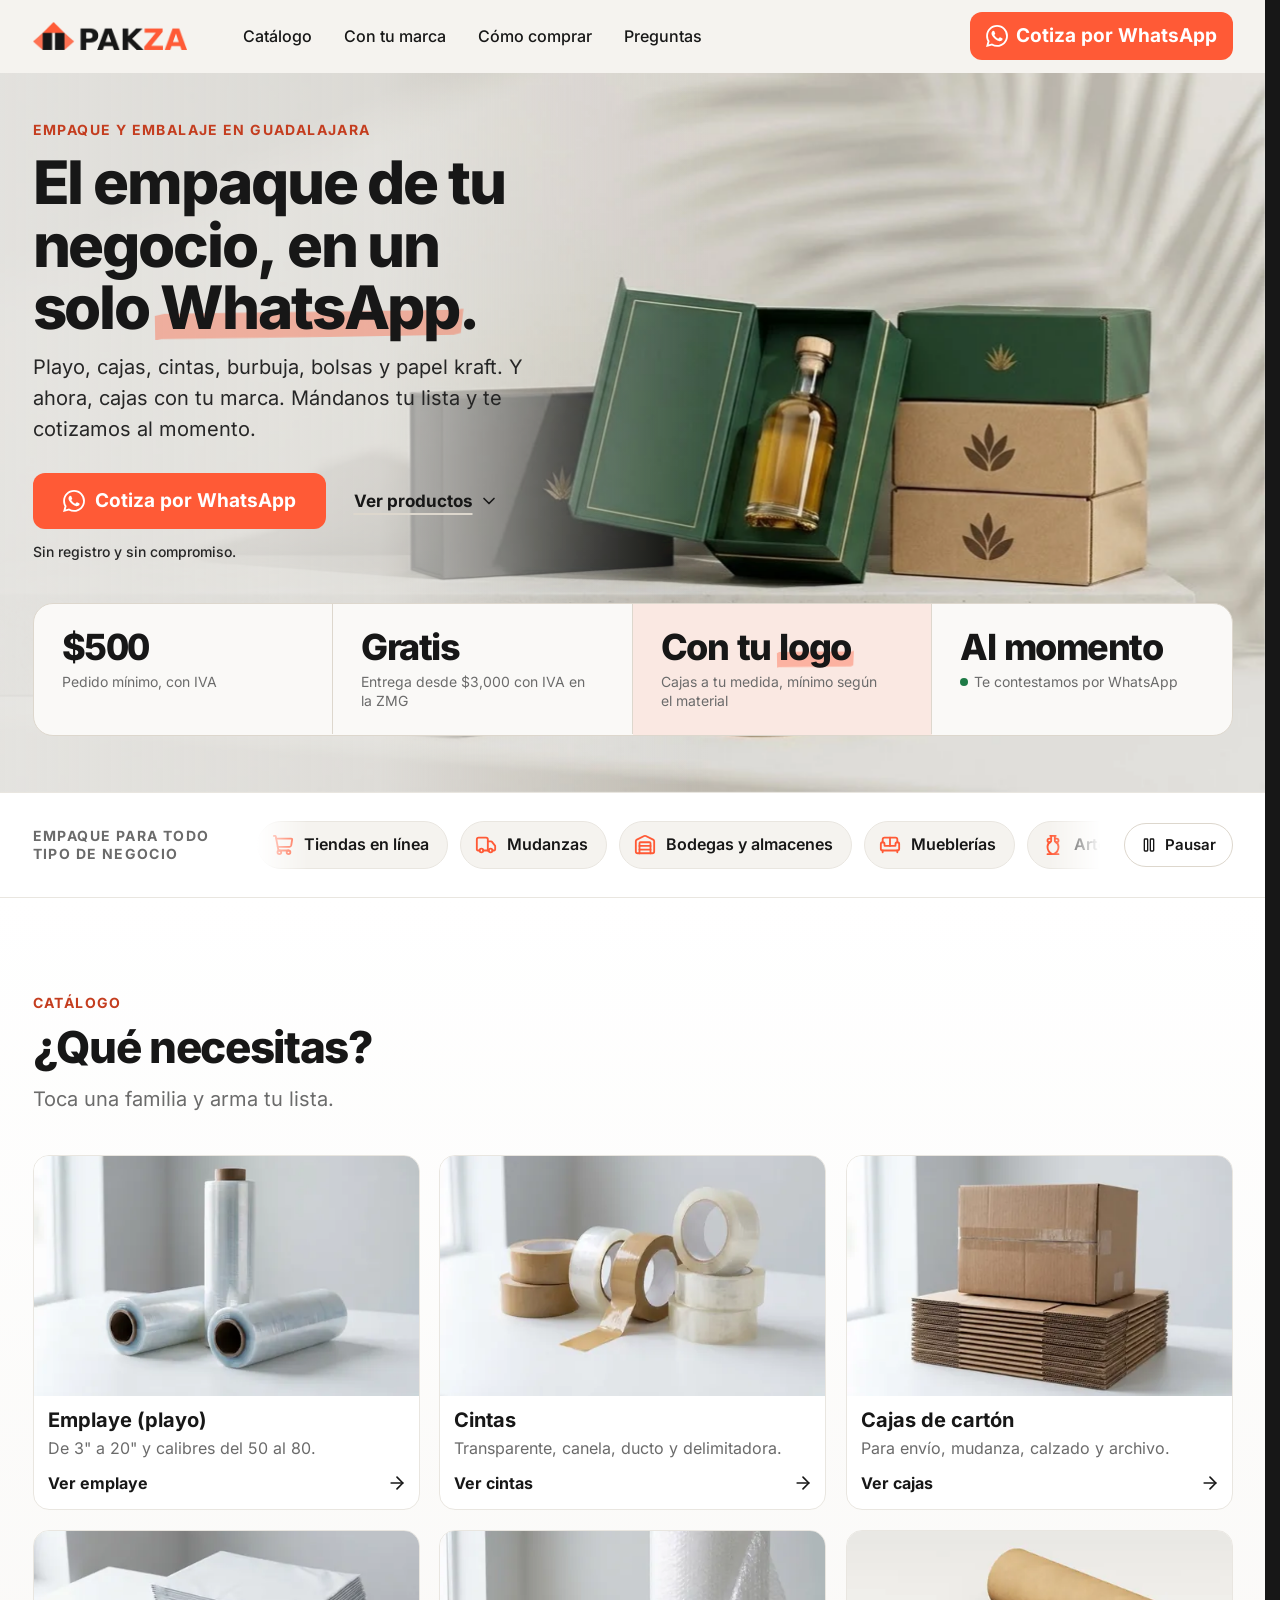
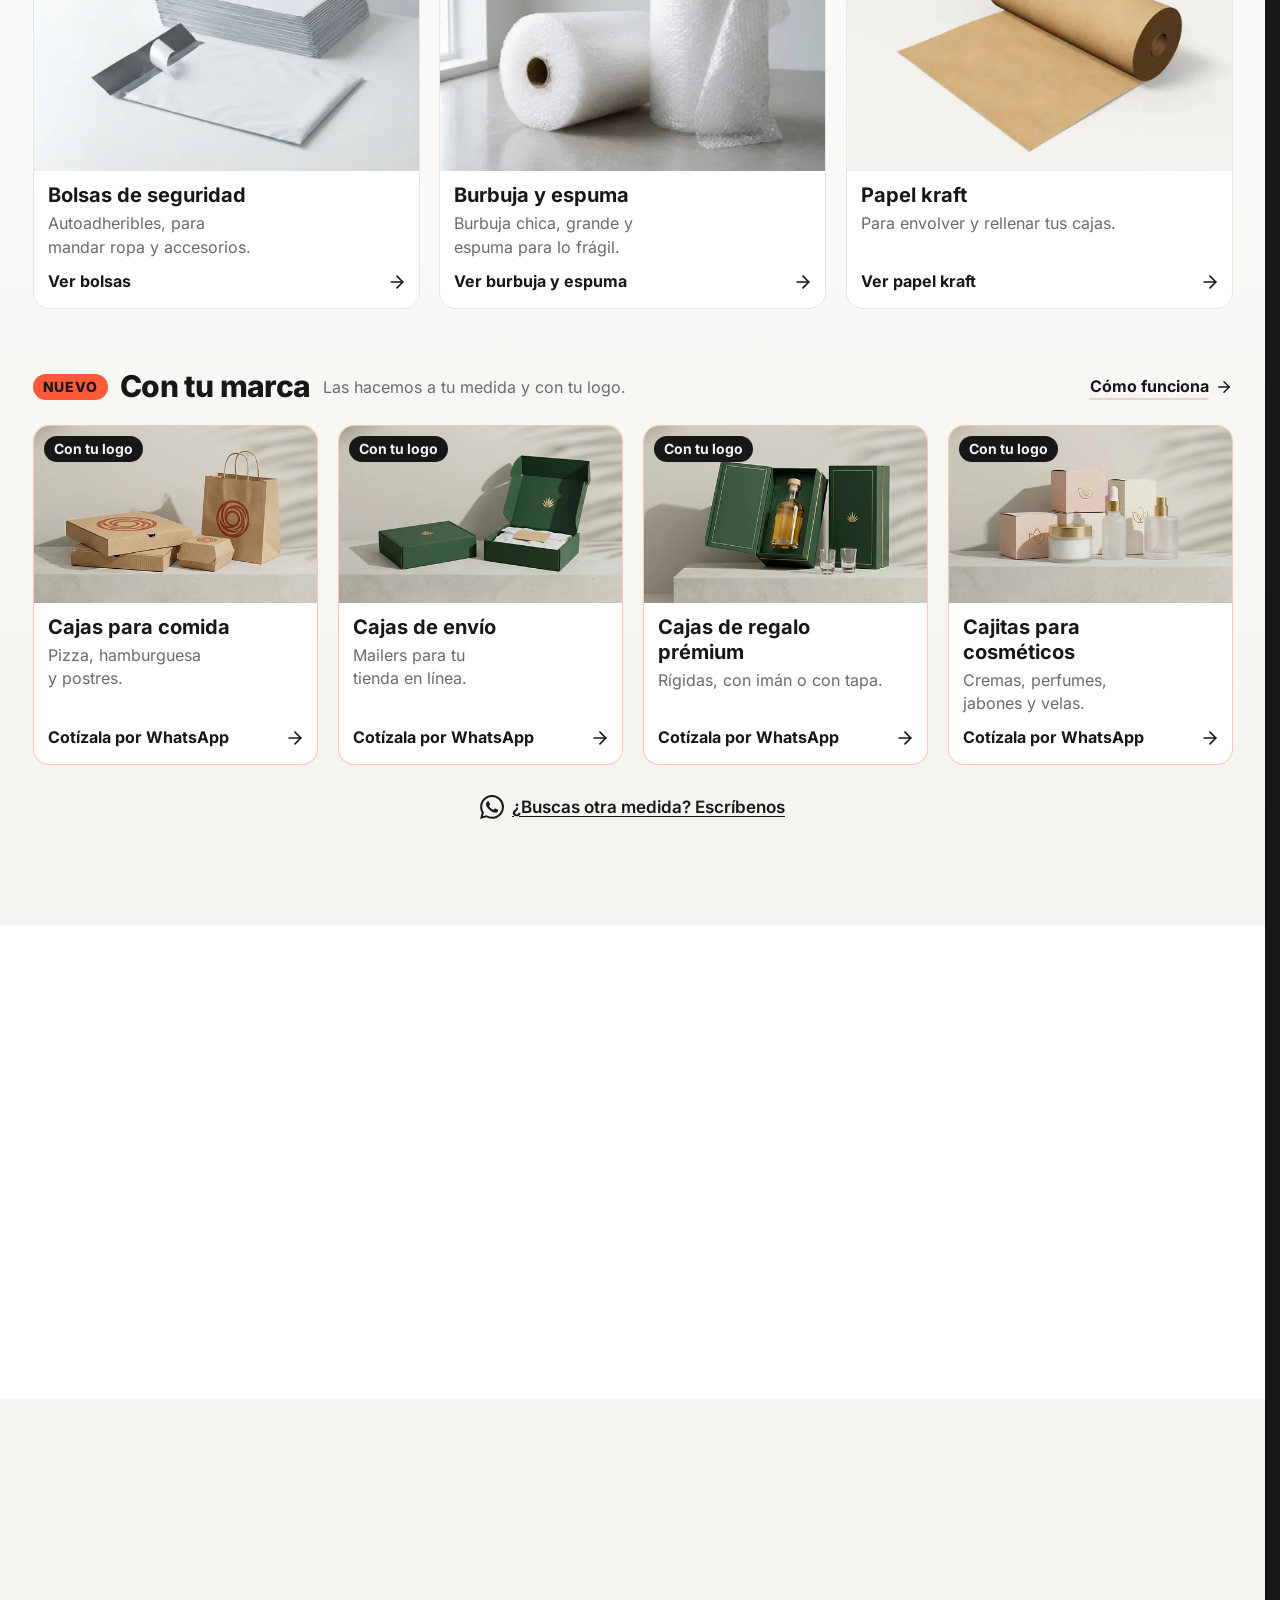
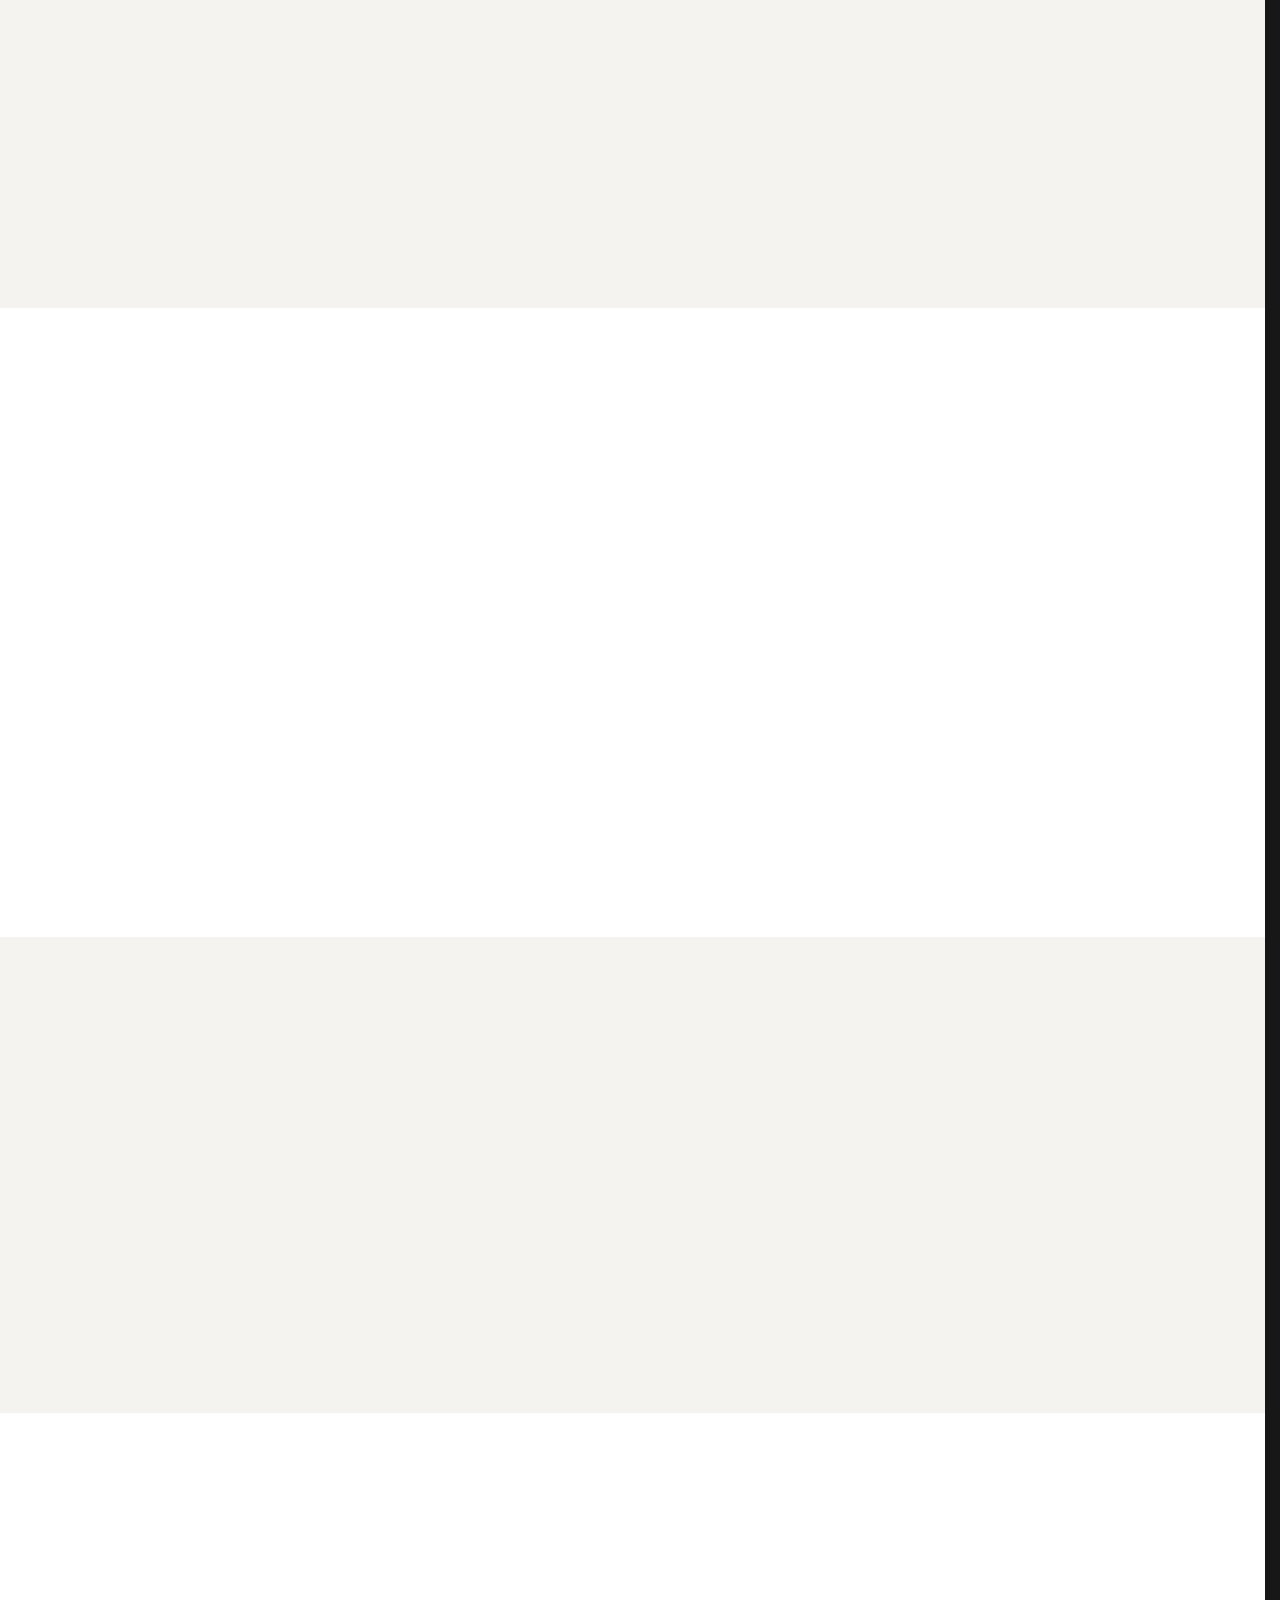
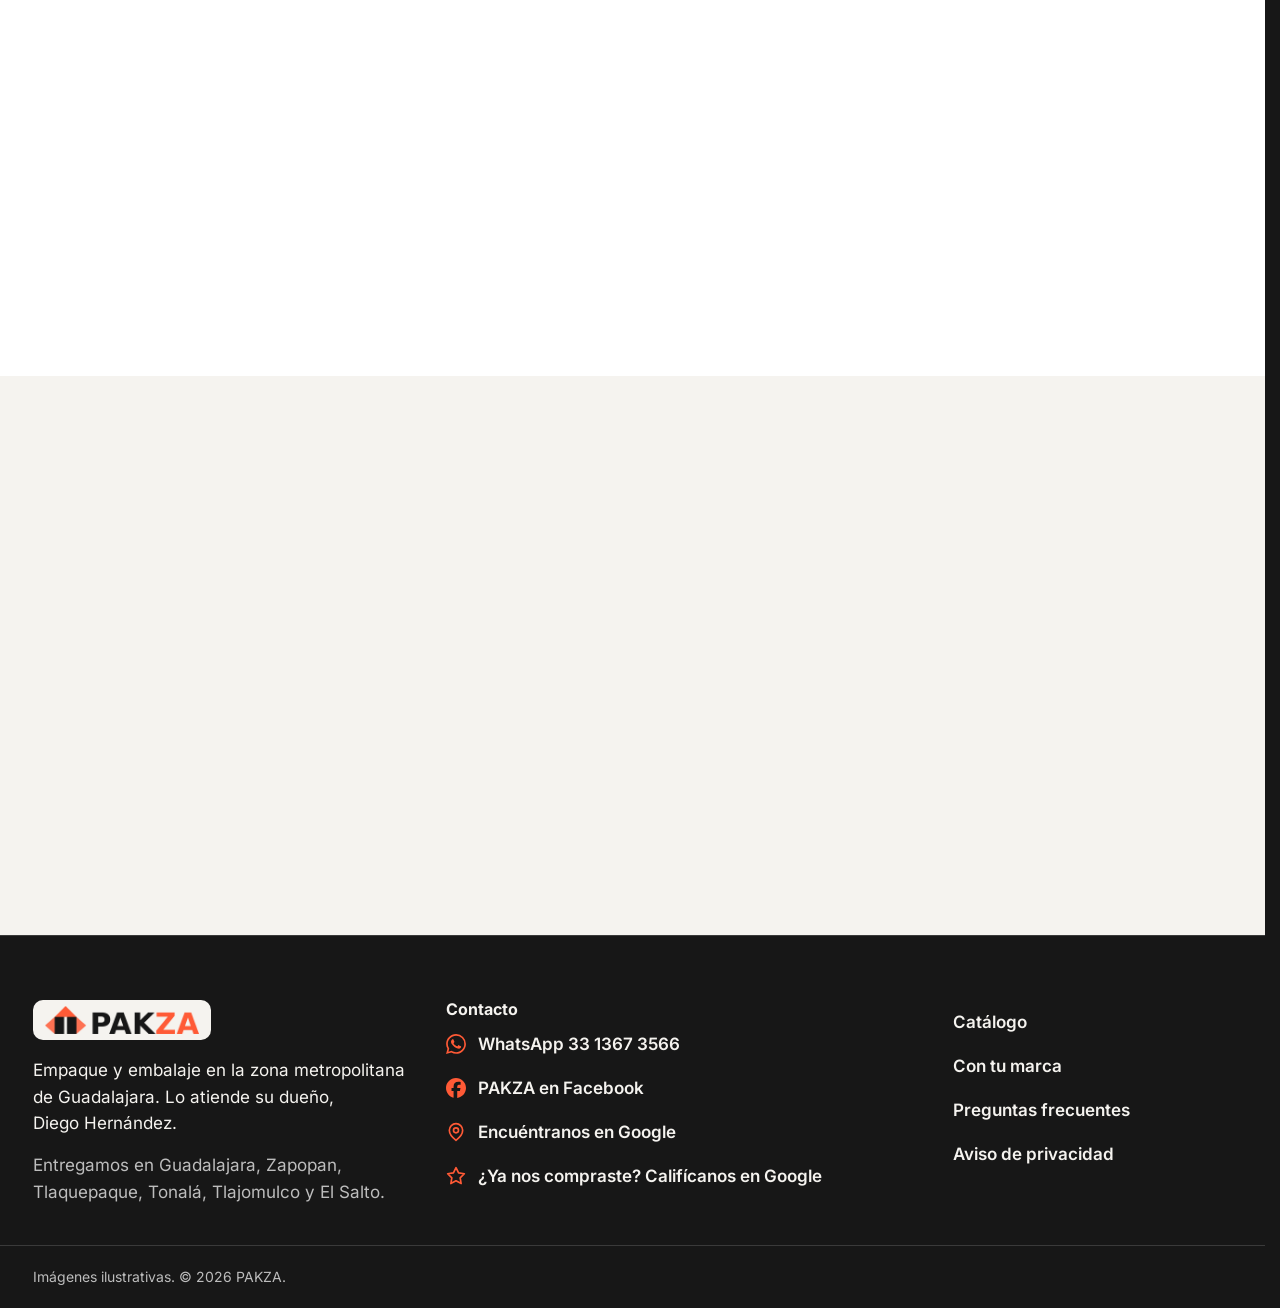
==== commit c16add6f: "Cajas con tu marca: tabla con pedido minimo por material y tiempo de entrega (Diego 08/11: en la pag" ====
--- a/index.html
+++ b/index.html
@@ -334,7 +334,7 @@
         <div class="pz-enc">
           <span class="pz-nuevo">Nuevo</span>
           <h2 class="pz-h2" id="medida-titulo">Cajas con tu marca, a&nbsp;tu <span class="pz-acento">medida</span></h2>
-          <p class="pz-bajada">Las hacemos a la medida de tu producto y con tu logo. El mínimo de piezas depende del material. <a class="pz-medida__ver" href="#minimos">Ver mínimos</a></p>
+          <p class="pz-bajada">Las hacemos a la medida de tu producto y con tu logo. El mínimo de piezas depende del material. <a class="pz-medida__ver" href="#minimos">Ver mínimos y tiempos</a></p>
           <p class="pz-medida__aviso">Imágenes ilustrativas de cómo puede verse tu marca.</p>
         </div>
         <div class="pz-galeria">
@@ -358,19 +358,21 @@
             <p class="pz-medida__nota">A más piezas, menor precio por pieza.</p>
           </div>
         </div>
-        <!-- 08/11/2026 (Diego): mínimo de piezas según el material. Los tiempos de entrega NO van en la página ni en la publicidad: los platica Diego con el cliente -->
+        <!-- 08/11/2026 (Diego): mínimo de piezas según el material y tiempo de entrega del fabricante (en GDL), días hábiles desde que se aprueba el diseño.
+             En la página SÍ van los días (Diego: "si alguien me pregunta le mando esta tabla"); en la publicidad de Facebook no se pone nada de esto -->
         <div class="pz-minimos" id="minimos">
-          <h3 class="pz-minimos__titulo">Pedido mínimo según el material</h3>
+          <h3 class="pz-minimos__titulo">Pedido mínimo y tiempo de entrega</h3>
           <table class="pz-minimos__tabla">
-            <thead><tr><th scope="col">Material</th><th scope="col">Pedido mínimo</th></tr></thead>
+            <thead><tr><th scope="col">Material</th><th scope="col">Pedido mínimo</th><th scope="col">Entrega</th></tr></thead>
             <tbody>
-              <tr><th scope="row"><b>Cartón corrugado</b><span>Cajas de envío, mailers y kraft impreso: micro, sencillo o doble corrugado</span></th><td data-et="Mínimo"><b>100 piezas</b></td></tr>
-              <tr><th scope="row"><b>Cartón rígido con empalme</b><span>Cajas prémium y de regalo, con tapa</span></th><td data-et="Mínimo"><b>300 a 500 piezas</b><span>según el tamaño</span></td></tr>
-              <tr><th scope="row"><b>Cajas magnéticas</b><span>Rígidas, con cierre de imán</span></th><td data-et="Mínimo"><b>Según el tamaño</b><span>pregúntanos</span></td></tr>
-              <tr><th scope="row"><b>Cartulina (plegadizas)</b><span>Caple, sulfatada, kraft o multicapa</span></th><td data-et="Mínimo"><b>1,000 a 3,000 piezas</b><span>según el tamaño</span></td></tr>
-              <tr><th scope="row"><b>Bolsas de papel kraft</b><span>Con tu logo</span></th><td data-et="Mínimo"><b>1,000 piezas</b><span>según el tamaño</span></td></tr>
+              <tr><th scope="row"><b>Cartón corrugado</b><span>Cajas de envío, mailers y kraft impreso: micro, sencillo o doble corrugado</span></th><td data-et="Mínimo"><b>100 piezas</b></td><td data-et="Entrega">10 a 15 días hábiles</td></tr>
+              <tr><th scope="row"><b>Cartón rígido con empalme</b><span>Cajas prémium y de regalo, con tapa</span></th><td data-et="Mínimo"><b>300 a 500 piezas</b><span>según el tamaño</span></td><td data-et="Entrega">20 a 25 días hábiles</td></tr>
+              <tr><th scope="row"><b>Cajas magnéticas</b><span>Rígidas, con cierre de imán</span></th><td data-et="Mínimo"><b>Según el tamaño</b><span>pregúntanos</span></td><td data-et="Entrega">25 a 30 días hábiles</td></tr>
+              <tr><th scope="row"><b>Cartulina (plegadizas)</b><span>Caple, sulfatada, kraft o multicapa</span></th><td data-et="Mínimo"><b>1,000 a 3,000 piezas</b><span>según el tamaño</span></td><td data-et="Entrega">20 a 25 días hábiles</td></tr>
+              <tr><th scope="row"><b>Bolsas de papel kraft</b><span>Con tu logo</span></th><td data-et="Mínimo"><b>1,000 piezas</b><span>según el tamaño</span></td><td data-et="Entrega">20 a 25 días hábiles</td></tr>
             </tbody>
           </table>
+          <p class="pz-minimos__nota">Días hábiles a partir de que apruebas el diseño.</p>
         </div>
       </div>
     </div>
@@ -431,7 +433,7 @@
           </details>
           <details name="preguntas">
             <summary>¿Cuál es el mínimo para cajas con mi marca?<svg class="ico" aria-hidden="true"><use href="#i-abajo"/></svg></summary>
-            <div class="faq__resp"><p>Depende del material: cartón corrugado desde 100 piezas; cartón rígido con empalme, de 300 a 500; cartulina (plegadizas), de 1,000 a 3,000; y bolsas kraft, desde 1,000. En cajas magnéticas depende del tamaño. <a href="#minimos">Ve la tabla</a>.</p></div>
+            <div class="faq__resp"><p>Depende del material: cartón corrugado desde 100 piezas; cartón rígido con empalme, de 300 a 500; cartulina (plegadizas), de 1,000 a 3,000; y bolsas kraft, desde 1,000. En cajas magnéticas depende del tamaño. Los tiempos de entrega de cada uno, en días hábiles a partir de que apruebas el diseño, están en <a href="#minimos">la tabla</a>.</p></div>
           </details>
           <details name="preguntas">
             <summary>¿No sabes qué medida o calibre necesitas?<svg class="ico" aria-hidden="true"><use href="#i-abajo"/></svg></summary>
--- a/assets/portada.css
+++ b/assets/portada.css
@@ -461,15 +461,15 @@
 .pz main section[id]{scroll-margin-top:12px}
 @media (min-width:1024px){.pz main section[id]{scroll-margin-top:84px}}
 
-/* ---------- 08/11/2026 · Pedido mínimo según el material (dentro de "Cajas con tu marca"; sin tiempos de entrega, Diego) ----------
-   Celular: cada renglón es una tarjeta (el encabezado de la tabla solo lo leen los lectores de pantalla y el dato trae su
-   etiqueta de data-et). Desde 768 px: tabla normal de 2 columnas. */
+/* ---------- 08/11/2026 · Pedido mínimo según el material y tiempo de entrega (dentro de "Cajas con tu marca") ----------
+   Celular: cada renglón es una tarjeta (el encabezado de la tabla solo lo leen los lectores de pantalla y cada dato trae su
+   etiqueta de data-et). Desde 768 px: tabla normal de 3 columnas. */
 .pz-medida__ver{display:inline-block;margin-left:4px;color:var(--oro);font-weight:600;text-decoration:underline;text-underline-offset:3px}
 .pz-minimos{margin-top:28px;padding:22px 16px 18px;border:1px solid var(--negro-3);border-radius:20px;background:var(--negro-2);scroll-margin-top:16px}
 .pz-minimos__titulo{font-family:Georgia,"Times New Roman",serif;font-size:22px;font-weight:700;line-height:1.25;color:var(--hueso)}
 .pz-minimos__tabla{width:100%;margin-top:14px;border-collapse:collapse;color:var(--hueso)}
 .pz-minimos__tabla thead{position:absolute;width:1px;height:1px;margin:-1px;overflow:hidden;clip:rect(0 0 0 0);white-space:nowrap}
-.pz-minimos__tabla tbody tr{display:grid;grid-template-columns:minmax(0,1fr);gap:8px;padding:14px 0;border-top:1px solid var(--negro-3)}
+.pz-minimos__tabla tbody tr{display:grid;grid-template-columns:minmax(0,1fr) minmax(0,1fr);gap:8px 14px;padding:14px 0;border-top:1px solid var(--negro-3)}
 .pz-minimos__tabla tbody tr:first-child{border-top:0;padding-top:4px}
 .pz-minimos__tabla th[scope=row]{grid-column:1/-1;font-weight:400;text-align:left}
 .pz-minimos__tabla th[scope=row] b{display:block;font-size:18px;font-weight:700;line-height:1.3}
@@ -477,6 +477,7 @@
 .pz-minimos__tabla td{font-size:16px;line-height:1.4}
 .pz-minimos__tabla td::before{content:attr(data-et);display:block;margin-bottom:2px;font-size:13px;font-weight:700;letter-spacing:.06em;text-transform:uppercase;color:var(--oro)}
 .pz-minimos__tabla td b{font-weight:700}
+.pz-minimos__nota{margin-top:10px;font-size:15px;line-height:1.45;color:var(--gris-claro)}
 @media (min-width:768px){
   .pz-minimos{padding:28px 28px 22px}
   .pz-minimos__tabla thead{position:static;width:auto;height:auto;margin:0;overflow:visible;clip:auto;white-space:normal}
@@ -485,7 +486,7 @@
   .pz-minimos__tabla tbody tr:first-child{border-top:0}
   .pz-minimos__tabla th[scope=row],.pz-minimos__tabla td{padding:14px 16px 14px 0;vertical-align:top}
   .pz-minimos__tabla td::before{display:none}
-  .pz-minimos__tabla th[scope=row]{width:62%}
+  .pz-minimos__tabla th[scope=row]{width:46%}
 }
 @media (min-width:1024px){.pz-minimos{margin-top:32px;scroll-margin-top:96px}.pz-minimos__titulo{font-size:26px}}
 
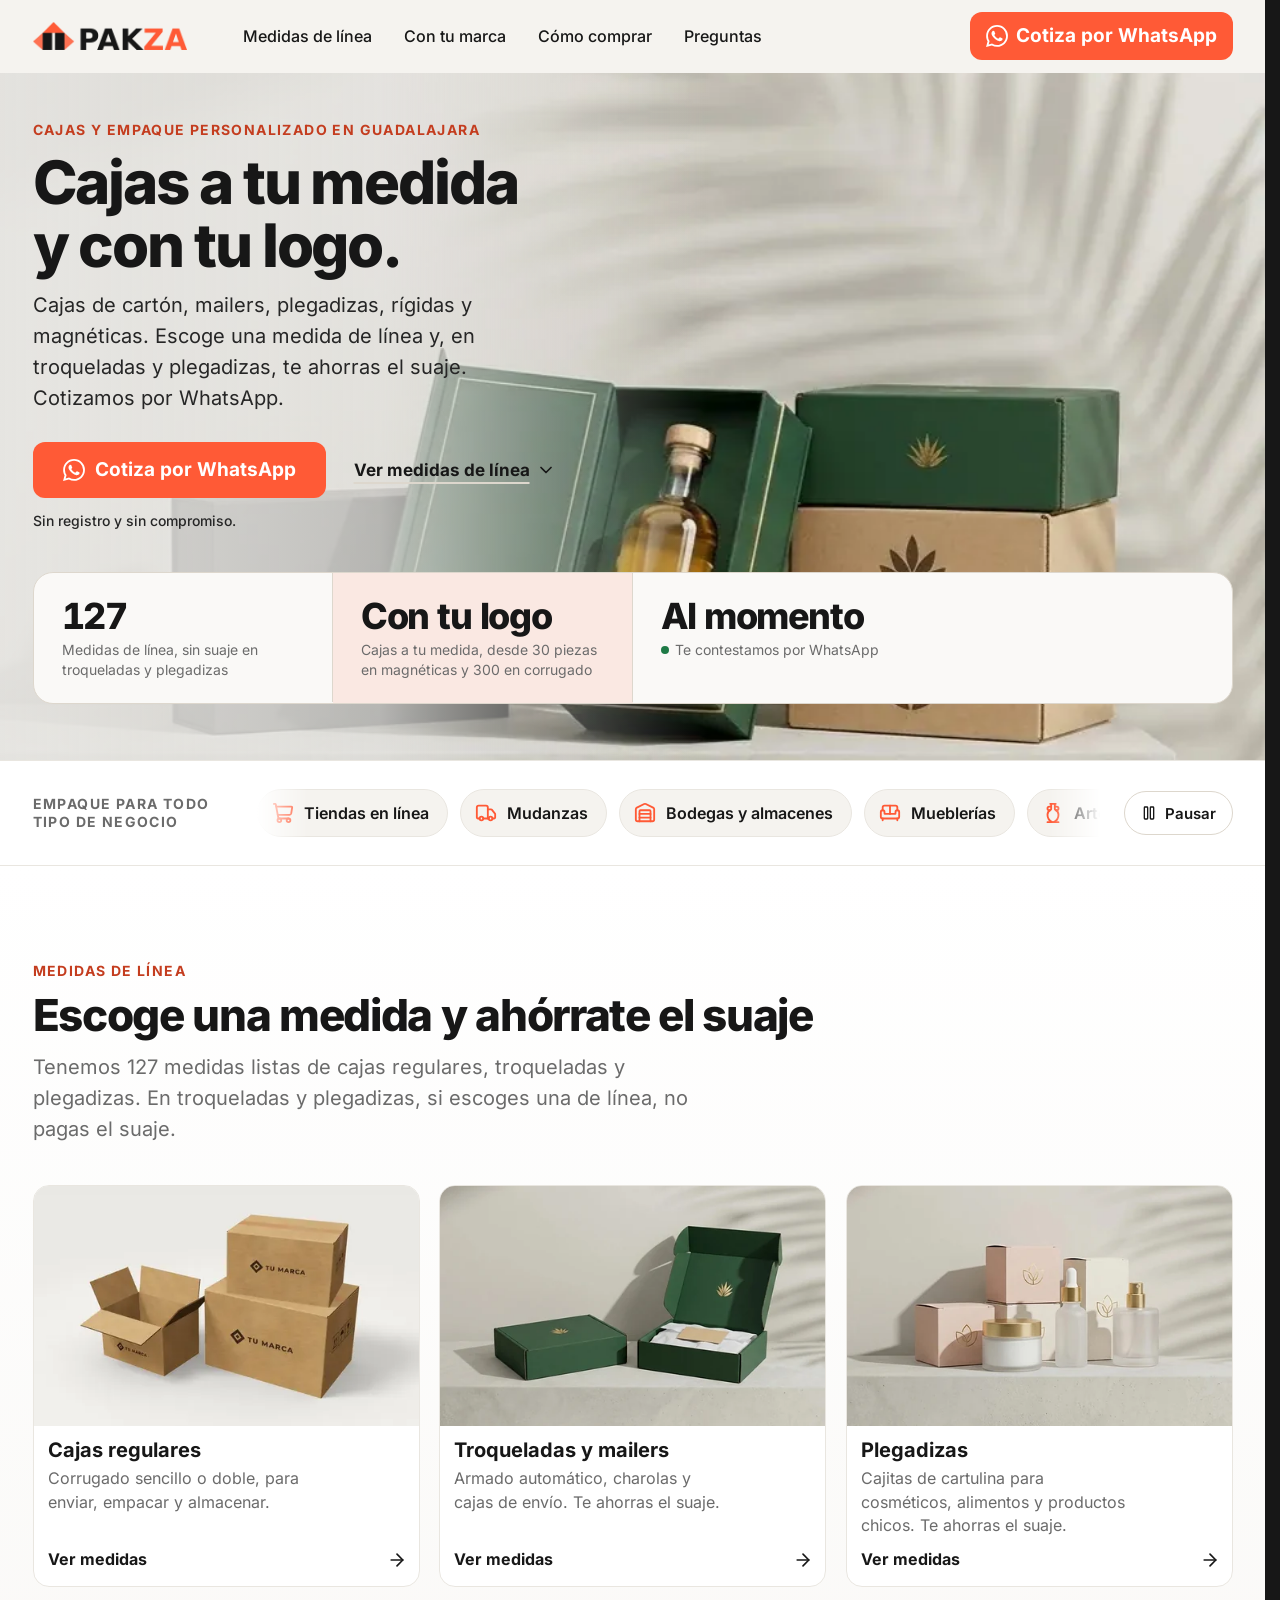
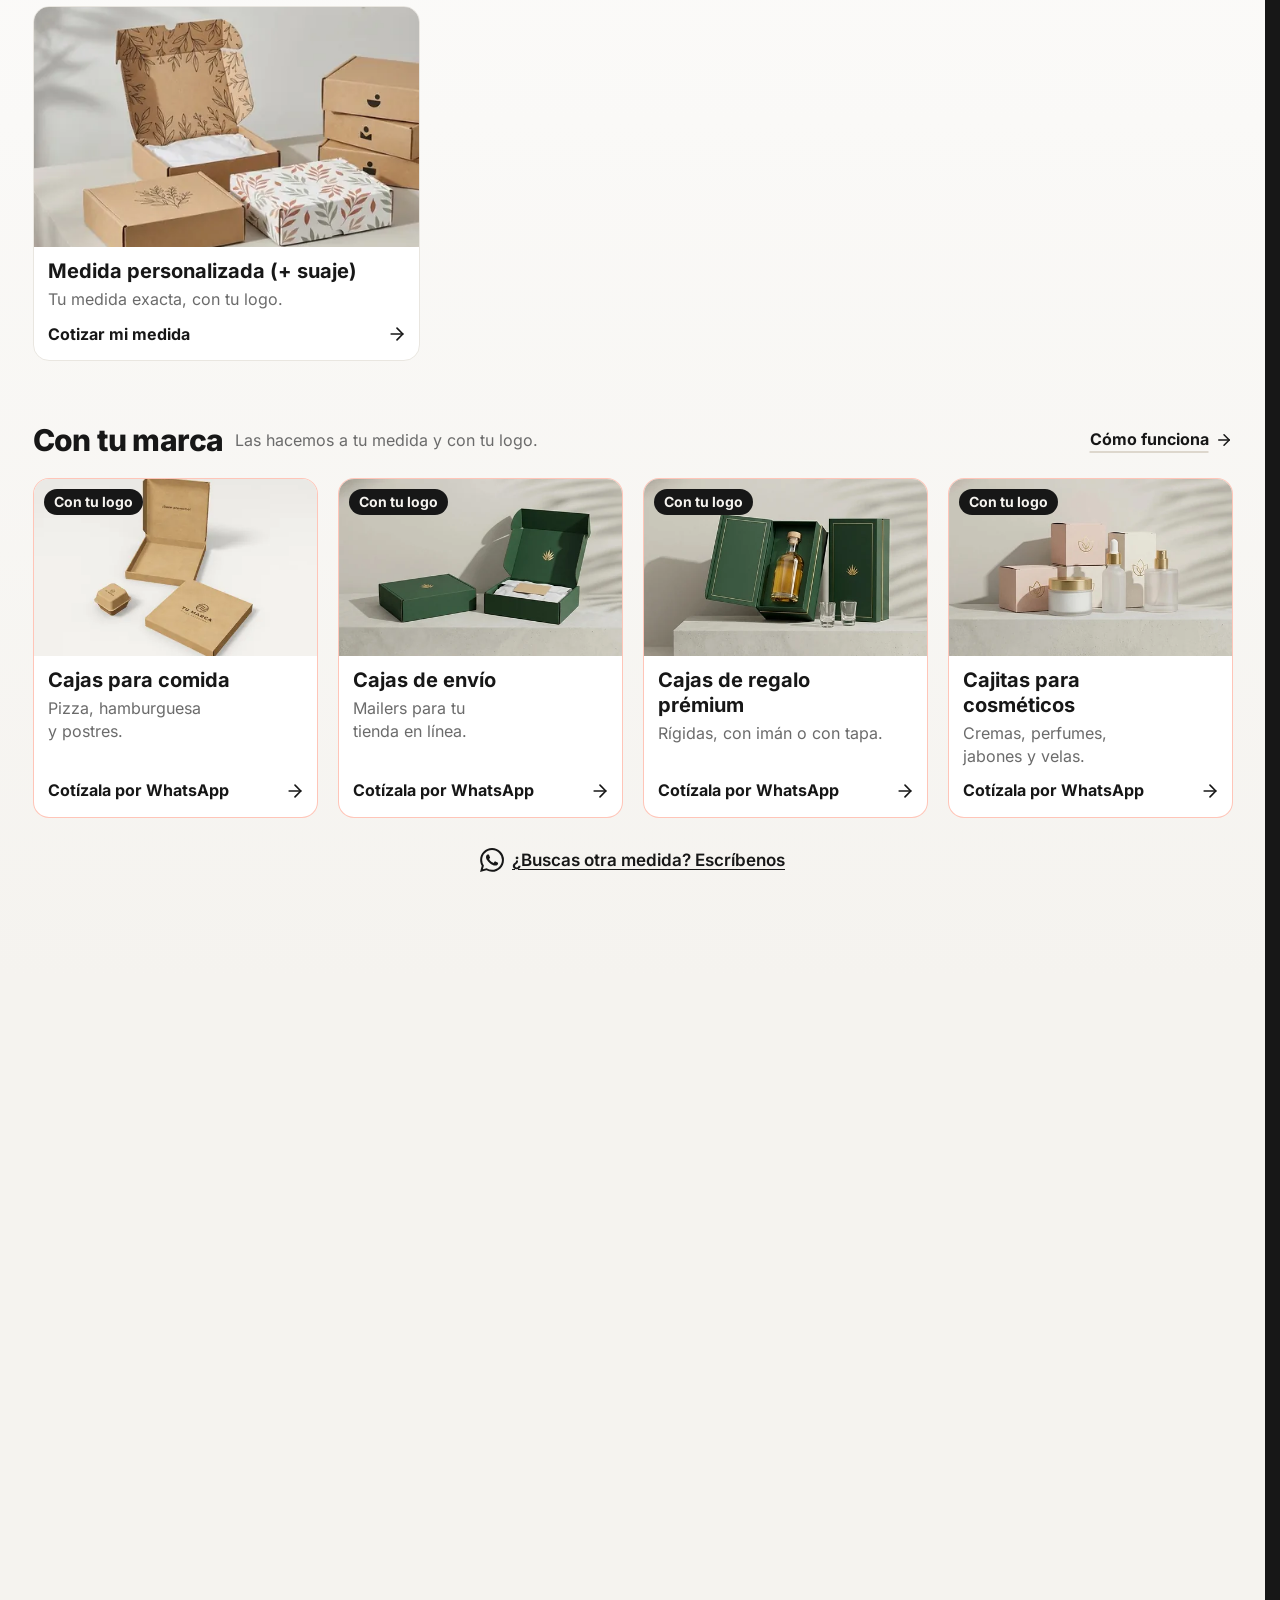
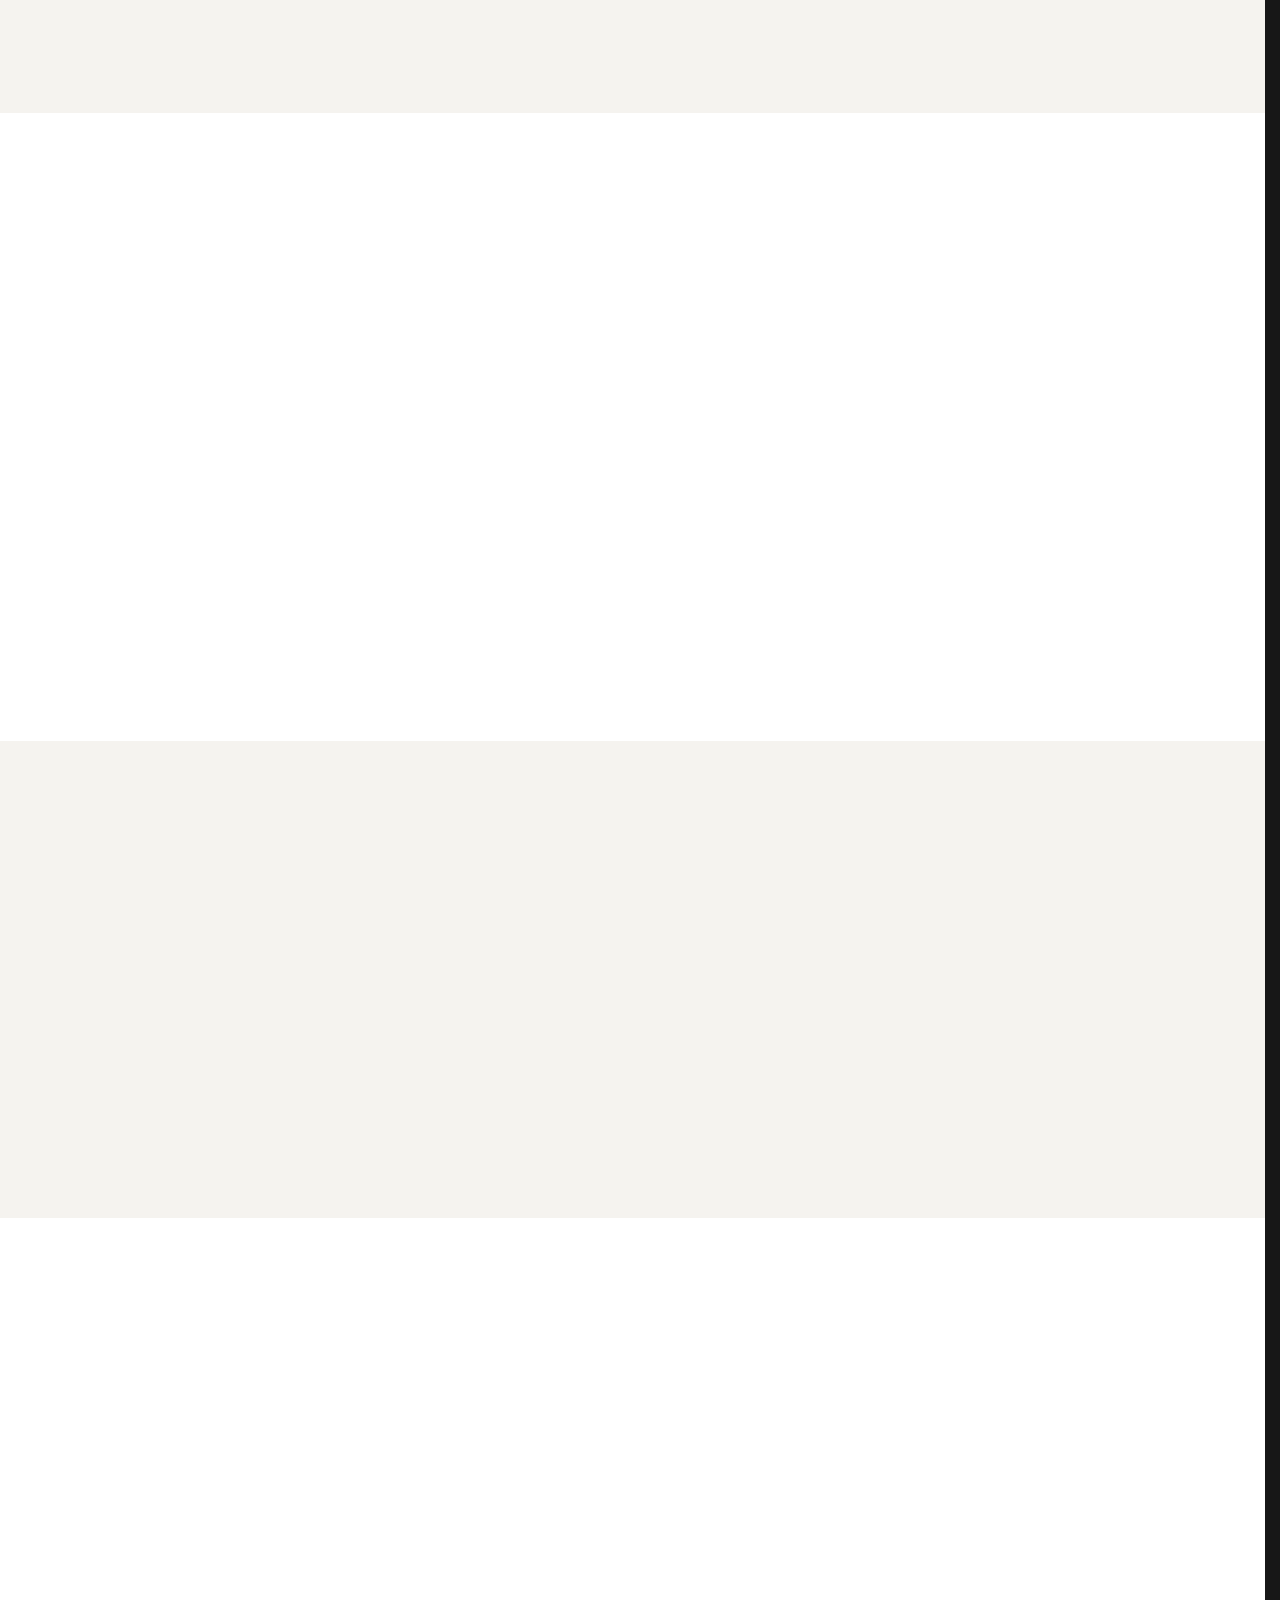
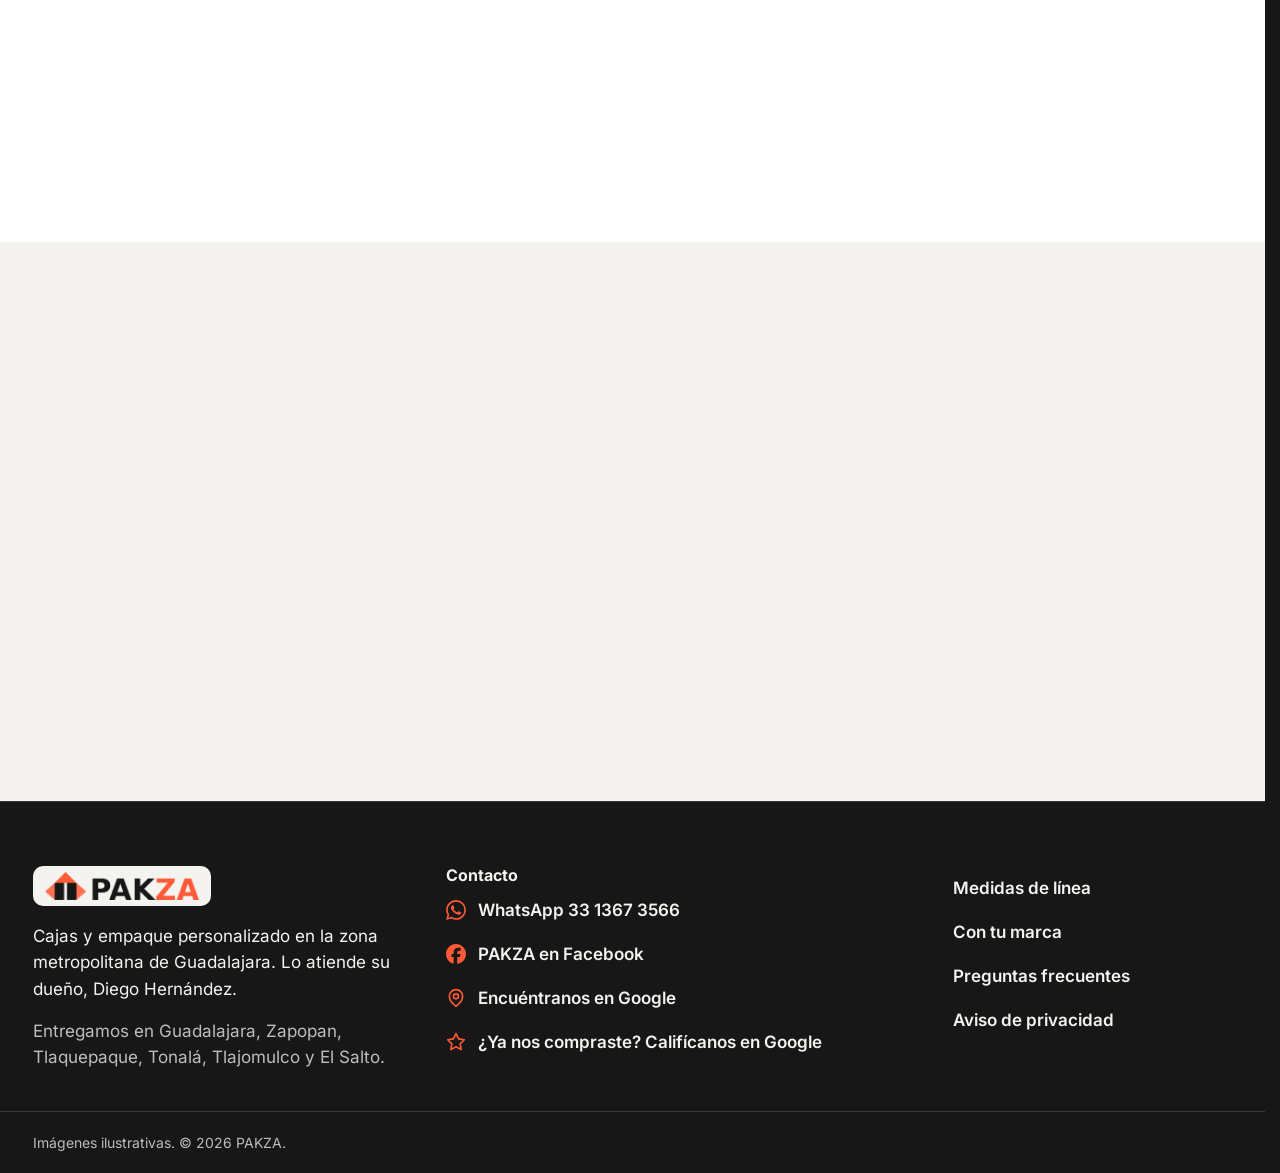
==== commit 1940d3d5: "Solo empaque personalizado: fuera reventa (playo, cintas, burbuja, cajas lisas), catalogo de 127 med" ====
--- a/index.html
+++ b/index.html
@@ -4,19 +4,19 @@
 <meta charset="utf-8">
 <meta name="viewport" content="width=device-width, initial-scale=1">
 <meta name="color-scheme" content="light only">
-<title data-con-precios="Empaque y embalaje en Guadalajara, precios + IVA · PAKZA">Empaque y embalaje en Guadalajara, cotiza al momento · PAKZA</title>
-<meta name="description" content="Playo, cajas de cartón, cintas, poliburbuja y bolsas para paquetería en Guadalajara. Cotiza por WhatsApp, con factura y entrega a domicilio en la ZMG." data-con-precios="Playo, cajas de cartón, cintas, poliburbuja y bolsas para paquetería en Guadalajara. Precio a la vista + IVA, factura y entrega a domicilio en la ZMG.">
+<title>Cajas y empaque personalizado en Guadalajara · PAKZA</title>
+<meta name="description" content="Cajas de cartón, mailers, plegadizas, rígidas y magnéticas a tu medida y con tu logo en Guadalajara. Medidas de línea sin suaje. Cotiza por WhatsApp.">
 <link rel="canonical" href="https://pakza.com.mx/">
 <meta property="og:type" content="website">
 <meta property="og:locale" content="es_MX">
 <meta property="og:site_name" content="PAKZA">
 <meta property="og:url" content="https://pakza.com.mx/">
-<meta property="og:title" content="PAKZA · Empaque para tu negocio en Guadalajara">
-<meta property="og:description" content="Playo, cajas, cintas, poliburbuja y bolsas para tu negocio en Guadalajara. Arma tu lista y cotiza al momento por WhatsApp." data-con-precios="Playo, cajas, cintas, poliburbuja y bolsas con precio a la vista + IVA. Arma tu pedido y cotiza al momento por WhatsApp.">
-<meta property="og:image" content="https://pakza.com.mx/og.jpg?v=20261107">
+<meta property="og:title" content="PAKZA · Cajas y empaque personalizado en Guadalajara">
+<meta property="og:description" content="Cajas a tu medida y con tu logo, desde 30 piezas en magnéticas y 300 en corrugado. Cotiza por WhatsApp.">
+<meta property="og:image" content="https://pakza.com.mx/og.jpg?v=20261118">
 <meta property="og:image:width" content="1200">
 <meta property="og:image:height" content="630">
-<meta property="og:image:alt" content="Rollos de playo de 5 y 18 pulgadas, empaque PAKZA en Guadalajara">
+<meta property="og:image:alt" content="Cajas personalizadas de PAKZA: caja magnética con botella, cajas kraft y mailers verdes">
 <meta name="twitter:card" content="summary_large_image">
 <meta name="theme-color" content="#F5F3EF">
 <link rel="icon" href="favicon.ico" sizes="32x32">
@@ -29,7 +29,6 @@
 <link rel="preload" as="image" href="img/portada-tq-1376.webp" media="(min-width:1024px)" fetchpriority="high">
 <link rel="preload" as="image" imagesrcset="img/portada-tq-1024.webp 1024w, img/portada-tq-1376.webp 1376w" imagesizes="100vw" media="(min-width:600px) and (max-width:1023.98px)" fetchpriority="high">
 <link rel="preload" as="image" imagesrcset="img/portada-tq-cel-480.webp 480w, img/portada-tq-cel-720.webp 720w, img/portada-tq-cel-1024.webp 1024w" imagesizes="100vw" media="(max-width:599.98px)" fetchpriority="high">
-<link rel="preload" href="datos/catalogo.json" as="fetch" crossorigin>
 <script>document.documentElement.classList.add('js');setTimeout(function(){if(!window.pzListo)document.documentElement.classList.remove('js')},4000)</script>
 <!-- Intro del logo: activación al instante (sin movimiento reducido y una vez por sesión). Si algo falla, la pantalla se quita sola a los 3.7 s -->
 <script>(function(){var r=document.documentElement;window.pzT0=Date.now();try{if(location.hash)r.classList.add('pz-cv-off');if(window.matchMedia('(prefers-reduced-motion: reduce)').matches)return;r.classList.add('pz-prep');if(sessionStorage.getItem('pzIntro'))return;sessionStorage.setItem('pzIntro','1');r.classList.add('pz-intro');setTimeout(function(){r.classList.remove('pz-intro')},3700)}catch(e){}})()</script>
@@ -61,8 +60,7 @@
 <link rel="stylesheet" href="assets/portada.css">
 <script src="assets/app.js" defer></script>
 <script src="assets/portada.js" defer></script>
-<script type="application/ld+json" id="ld-tienda" data-con-precios="Empaque y embalaje en la zona metropolitana de Guadalajara: playo, cintas, cajas de cartón, poliburbuja, bolsas para paquetería y papel kraft, con precios + IVA.">{"@context":"https://schema.org","@type":"OnlineStore","@id":"https://pakza.com.mx/#tienda","name":"PAKZA","description":"Empaque y embalaje en la zona metropolitana de Guadalajara: playo, cintas, cajas de cartón, poliburbuja, bolsas para paquetería y papel kraft. Cotiza al momento por WhatsApp.","url":"https://pakza.com.mx/","logo":"https://pakza.com.mx/img/logo-horizontal.png","image":"https://pakza.com.mx/og.jpg","telephone":"+52 33 1367 3566","email":"diego.hernandez@pakza.com.mx","areaServed":[{"@type":"City","name":"Guadalajara"},{"@type":"City","name":"Zapopan"},{"@type":"City","name":"San Pedro Tlaquepaque"},{"@type":"City","name":"Tonalá"},{"@type":"City","name":"Tlajomulco de Zúñiga"},{"@type":"City","name":"El Salto"}],"sameAs":["https://www.facebook.com/61595701927331","https://g.page/r/Cc7hVO0PxOCWEBM"]}</script>
-<noscript><style>.pz-cifras li:has([data-m]){display:none}.pz-cifras .pz-cifra--repuesto{display:flex}.pz-paso p:has([data-m]),.faq__resp p:has([data-m]){display:none}.pz-sinjs{display:block!important}</style></noscript>
+<script type="application/ld+json" id="ld-tienda">{"@context":"https://schema.org","@type":"Store","@id":"https://pakza.com.mx/#tienda","name":"PAKZA","description":"Cajas y empaque personalizado a la medida en la zona metropolitana de Guadalajara: cajas de corrugado, mailers, plegadizas, rígidas y magnéticas. Medidas de línea sin suaje. Cotiza por WhatsApp.","url":"https://pakza.com.mx/","logo":"https://pakza.com.mx/img/logo-horizontal.png","image":"https://pakza.com.mx/og.jpg","telephone":"+52 33 1367 3566","email":"diego.hernandez@pakza.com.mx","areaServed":[{"@type":"City","name":"Guadalajara"},{"@type":"City","name":"Zapopan"},{"@type":"City","name":"San Pedro Tlaquepaque"},{"@type":"City","name":"Tonalá"},{"@type":"City","name":"Tlajomulco de Zúñiga"},{"@type":"City","name":"El Salto"}],"sameAs":["https://www.facebook.com/61595701927331","https://g.page/r/Cc7hVO0PxOCWEBM"]}</script>
 <!-- Google tag (gtag.js) · Google Ads AW-18561039715 (06/11/2026) -->
 <script async src="https://www.googletagmanager.com/gtag/js?id=AW-18561039715"></script>
 <script>window.dataLayer=window.dataLayer||[];function gtag(){dataLayer.push(arguments);}gtag('js',new Date());gtag('config','AW-18561039715');</script>
@@ -79,7 +77,7 @@
 </svg>
 <p class="pz-ov__w"><span style="--k:0">P</span><span style="--k:1">A</span><span style="--k:2">K</span><span style="--k:3">Z</span><span style="--k:4">A</span></p>
 <div class="pz-ov__l"></div>
-<p class="pz-ov__s">Empaque y embalaje · Guadalajara</p>
+<p class="pz-ov__s">Cajas personalizadas · Guadalajara</p>
 </div></div>
 <a class="saltar" href="#contenido">Saltar al contenido</a>
 <div class="pz-centinela" data-centinela aria-hidden="true"></div>
@@ -104,6 +102,7 @@
 <symbol id="i-info" viewBox="0 0 24 24"><circle cx="12" cy="12" r="10"/><path d="M12 16v-4"/><path d="M12 8h.01"/></symbol>
 <symbol id="i-menu" viewBox="0 0 24 24"><path d="M4 6h16"/><path d="M4 12h16"/><path d="M4 18h16"/></symbol>
 <symbol id="i-flecha" viewBox="0 0 24 24"><path d="M5 12h14"/><path d="m12 5 7 7-7 7"/></symbol>
+<symbol id="i-descargar" viewBox="0 0 24 24"><path d="M21 15v4a2 2 0 0 1-2 2H5a2 2 0 0 1-2-2v-4"/><path d="m7 10 5 5 5-5"/><path d="M12 15V3"/></symbol>
 <symbol id="i-externo" viewBox="0 0 24 24"><path d="M7 7h10v10"/><path d="M7 17 17 7"/></symbol>
 <symbol id="i-pausa" viewBox="0 0 24 24"><rect x="14" y="3" width="5" height="18" rx="1"/><rect x="5" y="3" width="5" height="18" rx="1"/></symbol>
 <symbol id="i-play" viewBox="0 0 24 24"><path d="M5 5a2 2 0 0 1 3.008-1.728l11.997 6.998a2 2 0 0 1 .003 3.458l-12 7A2 2 0 0 1 5 19z"/></symbol>
@@ -125,14 +124,13 @@
   <div class="contenedor encabezado__in">
     <a class="ficha-logo" href="index.html" aria-label="PAKZA, ir al inicio"><img src="img/logo-horizontal.webp" width="664" height="120" alt="PAKZA"></a>
     <nav class="menu" aria-label="Principal">
-      <a href="catalogo.html">Catálogo</a>
+      <a href="catalogo.html">Medidas de línea</a>
       <a href="#a-la-medida">Con tu marca</a>
       <a href="#como-comprar">Cómo comprar</a>
       <a href="#preguntas">Preguntas</a>
     </nav>
     <div class="acciones">
       <a class="btn btn--primario btn--enc" href="https://wa.me/523313673566?text=Hola%20PAKZA%2C%20vi%20su%20p%C3%A1gina%20y%20quiero%20cotizar%20%5BWEB%5D" target="_blank" rel="noopener" aria-label="Cotiza por WhatsApp"><svg class="ico ico--marca" aria-hidden="true"><use href="#i-wa"/></svg><span class="txt"><span class="solo-1280">Cotiza por </span>WhatsApp</span></a>
-      <button class="btn btn--contorno-osc btn--mipedido" type="button" data-abrir-pedido hidden aria-label="Mi lista"><svg class="ico" aria-hidden="true"><use href="#i-bolsa"/></svg><span class="txt">Mi <span data-con-precios="pedido">lista</span> (<span data-n>0</span>)</span><span class="insignia" data-n>0</span></button>
       <button class="boton-icono menu-btn" type="button" aria-label="Abrir menú" aria-expanded="false" aria-controls="menu-movil"><svg class="ico" aria-hidden="true"><use href="#i-menu"/></svg></button>
     </div>
   </div>
@@ -143,7 +141,7 @@
     <button class="boton-icono" type="button" data-cerrar aria-label="Cerrar menú"><svg class="ico" aria-hidden="true"><use href="#i-x"/></svg></button>
   </div>
   <nav class="contenedor menu-movil__nav" aria-label="Menú">
-    <a href="catalogo.html">Catálogo</a>
+    <a href="catalogo.html">Medidas de línea</a>
     <a href="#a-la-medida">Con tu marca</a>
     <a href="#como-comprar">Cómo comprar</a>
     <a href="#preguntas">Preguntas</a>
@@ -159,28 +157,26 @@
   <section class="pz-heroe" id="inicio" aria-labelledby="heroe-titulo">
     <div class="contenedor pz-heroe__in">
       <div class="pz-heroe__texto">
-        <p class="pz-ceja">Empaque y embalaje en Guadalajara</p>
-        <h1 class="pz-h1" id="heroe-titulo">El empaque de tu negocio, en un solo <span class="pz-cinta">WhatsApp</span>.</h1>
-        <p class="pz-heroe__bajada" data-con-precios="Playo, cajas, cintas, burbuja, bolsas y papel kraft, con precio a la vista + IVA. Y ahora, cajas con tu marca.">Playo, cajas, cintas, burbuja, bolsas y papel kraft. Y ahora, cajas con tu marca. Mándanos tu lista y te cotizamos al momento.</p>
+        <p class="pz-ceja">Cajas y empaque personalizado en Guadalajara</p>
+        <h1 class="pz-h1" id="heroe-titulo">Cajas a tu medida y con tu <span class="pz-cinta">logo</span>.</h1>
+        <p class="pz-heroe__bajada">Cajas de cartón, mailers, plegadizas, rígidas y magnéticas. Escoge una medida de línea y, en troqueladas y plegadizas, te ahorras el suaje. Cotizamos por WhatsApp.</p>
         <div class="pz-heroe__acciones">
           <a class="btn btn--primario" id="heroe-wa" data-oculta-flota href="https://wa.me/523313673566?text=Hola%20PAKZA%2C%20vi%20su%20p%C3%A1gina%20y%20quiero%20cotizar%20%5BWEB%5D" target="_blank" rel="noopener"><svg class="ico ico--marca" aria-hidden="true"><use href="#i-wa"/></svg>Cotiza por WhatsApp</a>
-          <a class="pz-ver" href="#productos">Ver productos<svg class="ico" aria-hidden="true"><use href="#i-abajo"/></svg></a>
+          <a class="pz-ver" href="catalogo.html">Ver medidas de línea<svg class="ico" aria-hidden="true"><use href="#i-abajo"/></svg></a>
         </div>
         <p class="pz-heroe__nota">Sin registro y sin compromiso.</p>
       </div>
       <div class="pz-heroe__visual">
         <picture class="pz-heroe__foto">
-          <source media="(min-width:1024px)" srcset="img/portada-tq-1376.webp" width="1376" height="768">
-          <source media="(min-width:600px)" srcset="img/portada-tq-1024.webp 1024w, img/portada-tq-1376.webp 1376w" sizes="100vw" width="1024" height="572">
-          <img src="img/portada-tq-cel-720.webp" srcset="img/portada-tq-cel-480.webp 480w, img/portada-tq-cel-720.webp 720w, img/portada-tq-cel-1024.webp 1024w" sizes="100vw" width="720" height="540" alt="Cajas kraft con logo, caja mailer, caja prémium verde con botella de tequila, caja negra, rollo de playo y cintas sobre una base de concreto claro" fetchpriority="high" decoding="async">
+          <source media="(min-width:1024px)" srcset="img/portada-tq-1376.webp" width="1376" height="576">
+          <source media="(min-width:600px)" srcset="img/portada-tq-1024.webp 1024w, img/portada-tq-1376.webp 1376w" sizes="100vw" width="1024" height="429">
+          <img src="img/portada-tq-cel-720.webp" srcset="img/portada-tq-cel-480.webp 480w, img/portada-tq-cel-720.webp 720w, img/portada-tq-cel-1024.webp 1024w" sizes="100vw" width="720" height="405" alt="Cajas kraft con logo, caja mailer, caja prémium verde con botella de tequila y caja negra sobre una base de concreto claro" fetchpriority="high" decoding="async">
         </picture>
       </div>
       <ul class="pz-cifras" id="cifras" aria-label="Datos para pedir">
-        <li class="pz-cifra"><span class="pz-cifra__txt">Pedido mínimo, con IVA</span><b class="pz-cifra__num"><span data-m="min"></span></b></li>
-        <li class="pz-cifra"><span class="pz-cifra__txt">Entrega desde <span data-m="gratis"></span> con IVA en la ZMG</span><b class="pz-cifra__num">Gratis</b></li>
-        <li class="pz-cifra pz-cifra--marca"><span class="pz-cifra__txt">Cajas a tu medida, mínimo según el material</span><b class="pz-cifra__num">Con tu <span class="pz-cinta">logo</span></b></li>
+        <li class="pz-cifra"><span class="pz-cifra__txt">Medidas de línea, sin suaje en troqueladas y plegadizas</span><b class="pz-cifra__num" data-contar>127</b></li>
+        <li class="pz-cifra pz-cifra--marca"><span class="pz-cifra__txt">Cajas a tu medida, desde 30 piezas en magnéticas y 300 en corrugado</span><b class="pz-cifra__num">Con tu <span class="pz-cinta">logo</span></b></li>
         <li class="pz-cifra"><span class="pz-cifra__txt"><span class="pz-vivo" aria-hidden="true"></span>Te contestamos por WhatsApp</span><b class="pz-cifra__num">Al momento</b></li>
-        <li class="pz-cifra pz-cifra--repuesto"><span class="pz-cifra__txt">Municipios de la ZMG con entrega a domicilio</span><b class="pz-cifra__num">6</b></li>
       </ul>
     </div>
   </section>
@@ -231,99 +227,28 @@
     </div>
   </section>
 
-  <!-- 3. PRODUCTOS (sin data-familias: app.js no debe pintar tablas aquí) -->
+  <!-- 3. MEDIDAS DE LÍNEA (18/11/2026: PAKZA solo vende empaque personalizado; escoger una medida de línea ahorra el suaje en troqueladas y plegadizas) -->
   <section class="pz-seccion pz-productos" id="productos" aria-labelledby="productos-titulo">
     <div class="contenedor">
       <div class="pz-enc pz-aparece">
-        <p class="pz-ceja">Catálogo</p>
-        <h2 class="pz-h2" id="productos-titulo">¿Qué necesitas?</h2>
-        <p class="pz-bajada">Toca una familia y arma tu lista.</p>
+        <p class="pz-ceja">Medidas de línea</p>
+        <h2 class="pz-h2" id="productos-titulo">Escoge una medida y ahórrate el suaje</h2>
+        <p class="pz-bajada">Tenemos 127 medidas listas de cajas regulares, troqueladas y plegadizas. En troqueladas y plegadizas, si escoges una de línea, no pagas el suaje.</p>
       </div>
       <div class="pz-fams">
-        <a class="pz-fam pz-aparece" style="--i:0" href="catalogo.html?familia=playo"><span class="pz-fam__foto"><img src="img/prod-playo-480.webp" srcset="img/prod-playo-480.webp 480w, img/prod-playo-768.webp 768w, img/prod-playo-960.webp 960w" sizes="(min-width:1024px) 386px, (min-width:768px) 33vw, 50vw" width="480" height="300" alt="" loading="lazy" decoding="async"></span><span class="pz-fam__txt"><span class="pz-fam__nombre">Emplaye (playo)</span><span class="pz-fam__linea">De 3" a 20" y calibres del 50 al 80.</span><span class="pz-fam__ver">Ver emplaye</span></span><svg class="ico pz-fam__flecha" aria-hidden="true"><use href="#i-flecha"/></svg></a>
-        <a class="pz-fam pz-aparece" style="--i:1" href="catalogo.html?familia=cinta"><span class="pz-fam__foto"><img src="img/prod-cinta-480.webp" srcset="img/prod-cinta-480.webp 480w, img/prod-cinta-768.webp 768w, img/prod-cinta-960.webp 960w" sizes="(min-width:1024px) 386px, (min-width:768px) 33vw, 50vw" width="480" height="300" alt="" loading="lazy" decoding="async"></span><span class="pz-fam__txt"><span class="pz-fam__nombre">Cintas</span><span class="pz-fam__linea">Transparente, canela, ducto y delimitadora.</span><span class="pz-fam__ver">Ver cintas</span></span><svg class="ico pz-fam__flecha" aria-hidden="true"><use href="#i-flecha"/></svg></a>
-        <a class="pz-fam pz-aparece" style="--i:2" href="catalogo.html?familia=cajas"><span class="pz-fam__foto"><img src="img/prod-cajas-480.webp" srcset="img/prod-cajas-480.webp 480w, img/prod-cajas-768.webp 768w, img/prod-cajas-960.webp 960w" sizes="(min-width:1024px) 386px, (min-width:768px) 33vw, 50vw" width="480" height="300" alt="" loading="lazy" decoding="async"></span><span class="pz-fam__txt"><span class="pz-fam__nombre">Cajas de cartón</span><span class="pz-fam__linea">Para envío, mudanza, calzado y archivo.</span><span class="pz-fam__ver">Ver cajas</span></span><svg class="ico pz-fam__flecha" aria-hidden="true"><use href="#i-flecha"/></svg></a>
-        <a class="pz-fam pz-aparece" style="--i:3" href="catalogo.html?familia=bolsas"><span class="pz-fam__foto"><img src="img/prod-bolsas-480.webp" srcset="img/prod-bolsas-480.webp 480w, img/prod-bolsas-768.webp 768w, img/prod-bolsas-960.webp 960w" sizes="(min-width:1024px) 386px, (min-width:768px) 33vw, 50vw" width="480" height="300" alt="" loading="lazy" decoding="async"></span><span class="pz-fam__txt"><span class="pz-fam__nombre">Bolsas de seguridad</span><span class="pz-fam__linea">Autoadheribles, para mandar ropa y accesorios.</span><span class="pz-fam__ver">Ver bolsas</span></span><svg class="ico pz-fam__flecha" aria-hidden="true"><use href="#i-flecha"/></svg></a>
-        <a class="pz-fam pz-aparece" style="--i:4" href="catalogo.html?familia=burbuja"><span class="pz-fam__foto"><img src="img/prod-burbuja-480.webp" srcset="img/prod-burbuja-480.webp 480w, img/prod-burbuja-768.webp 768w, img/prod-burbuja-960.webp 960w" sizes="(min-width:1024px) 386px, (min-width:768px) 33vw, 50vw" width="480" height="300" alt="" loading="lazy" decoding="async"></span><span class="pz-fam__txt"><span class="pz-fam__nombre">Burbuja y espuma</span><span class="pz-fam__linea">Burbuja chica, grande y espuma para lo frágil.</span><span class="pz-fam__ver">Ver burbuja y espuma</span></span><svg class="ico pz-fam__flecha" aria-hidden="true"><use href="#i-flecha"/></svg></a>
-        <a class="pz-fam pz-aparece" style="--i:5" href="catalogo.html?familia=kraft"><span class="pz-fam__foto"><img src="img/prod-kraft-480.webp" srcset="img/prod-kraft-480.webp 480w, img/prod-kraft-768.webp 768w, img/prod-kraft-960.webp 960w" sizes="(min-width:1024px) 386px, (min-width:768px) 33vw, 50vw" width="480" height="300" alt="" loading="lazy" decoding="async"></span><span class="pz-fam__txt"><span class="pz-fam__nombre">Papel kraft</span><span class="pz-fam__linea">Para envolver y rellenar tus cajas.</span><span class="pz-fam__ver">Ver papel kraft</span></span><svg class="ico pz-fam__flecha" aria-hidden="true"><use href="#i-flecha"/></svg></a>
-      </div>
-      <div class="pz-fams__sub pz-aparece" style="--i:6"><span class="pz-nuevo">Nuevo</span><h3 class="pz-fams__titulo">Con tu marca</h3><p class="pz-fams__bajada">Las hacemos a tu medida y con tu logo.</p><a class="pz-fams__liga" href="#a-la-medida">Cómo funciona<svg class="ico" aria-hidden="true"><use href="#i-flecha"/></svg></a></div>
+        <a class="pz-fam pz-aparece" style="--i:0" href="catalogo.html#cs"><span class="pz-fam__foto"><img src="img/g-envio-480.webp" srcset="img/g-envio-480.webp 480w, img/g-envio-768.webp 768w" sizes="(min-width:1024px) 386px, (min-width:768px) 33vw, 50vw" width="480" height="300" alt="" loading="lazy" decoding="async"></span><span class="pz-fam__txt"><span class="pz-fam__nombre">Cajas regulares</span><span class="pz-fam__linea">Corrugado sencillo o doble, para enviar, empacar y almacenar.</span><span class="pz-fam__ver">Ver medidas</span></span><svg class="ico pz-fam__flecha" aria-hidden="true"><use href="#i-flecha"/></svg></a>
+        <a class="pz-fam pz-aparece" style="--i:1" href="catalogo.html#tc"><span class="pz-fam__foto"><img src="img/marca2-envio-480.webp" srcset="img/marca2-envio-480.webp 480w, img/marca2-envio-768.webp 768w" sizes="(min-width:1024px) 386px, (min-width:768px) 33vw, 50vw" width="480" height="300" alt="" loading="lazy" decoding="async"></span><span class="pz-fam__txt"><span class="pz-fam__nombre">Troqueladas y mailers</span><span class="pz-fam__linea">Armado automático, charolas y cajas de envío. Te ahorras el suaje.</span><span class="pz-fam__ver">Ver medidas</span></span><svg class="ico pz-fam__flecha" aria-hidden="true"><use href="#i-flecha"/></svg></a>
+        <a class="pz-fam pz-aparece" style="--i:2" href="catalogo.html#pl"><span class="pz-fam__foto"><img src="img/marca2-cosmeticos-480.webp" srcset="img/marca2-cosmeticos-480.webp 480w, img/marca2-cosmeticos-768.webp 768w" sizes="(min-width:1024px) 386px, (min-width:768px) 33vw, 50vw" width="480" height="300" alt="" loading="lazy" decoding="async"></span><span class="pz-fam__txt"><span class="pz-fam__nombre">Plegadizas</span><span class="pz-fam__linea">Cajitas de cartulina para cosméticos, alimentos y productos chicos. Te ahorras el suaje.</span><span class="pz-fam__ver">Ver medidas</span></span><svg class="ico pz-fam__flecha" aria-hidden="true"><use href="#i-flecha"/></svg></a>
+        <a class="pz-fam pz-aparece" style="--i:3" href="catalogo.html#personalizada"><span class="pz-fam__foto"><img src="img/g-impresa-480.webp" srcset="img/g-impresa-480.webp 480w, img/g-impresa-768.webp 768w" sizes="(min-width:1024px) 386px, (min-width:768px) 33vw, 50vw" width="480" height="300" alt="" loading="lazy" decoding="async"></span><span class="pz-fam__txt"><span class="pz-fam__nombre">Medida personalizada (+ suaje)</span><span class="pz-fam__linea">Tu medida exacta, con tu logo.</span><span class="pz-fam__ver">Cotizar mi medida</span></span><svg class="ico pz-fam__flecha" aria-hidden="true"><use href="#i-flecha"/></svg></a>
+      </div>
+      <div class="pz-fams__sub pz-aparece" style="--i:3"><h3 class="pz-fams__titulo">Con tu marca</h3><p class="pz-fams__bajada">Las hacemos a tu medida y con tu logo.</p><a class="pz-fams__liga" href="#a-la-medida">Cómo funciona<svg class="ico" aria-hidden="true"><use href="#i-flecha"/></svg></a></div>
       <div class="pz-fams pz-fams--marca">
-        <a class="pz-fam pz-fam--logo pz-aparece" style="--i:7" href="https://wa.me/523313673566?text=Hola%20PAKZA%2C%20quiero%20cajas%20para%20comida%20con%20mi%20logo%20%5BWEB%5D" target="_blank" rel="noopener"><span class="pz-fam__foto"><img src="img/marca2-comida-480.webp" srcset="img/marca2-comida-480.webp 480w, img/marca2-comida-768.webp 768w, img/marca2-comida-960.webp 960w" sizes="(min-width:1024px) 285px, (min-width:768px) 46vw, 50vw" width="480" height="300" alt="" loading="lazy" decoding="async"><span class="pz-fam__tag">Con tu logo</span></span><span class="pz-fam__txt"><span class="pz-fam__nombre">Cajas para comida</span><span class="pz-fam__linea">Pizza, hamburguesa y postres.</span><span class="pz-fam__ver">Cotízala por WhatsApp</span></span><svg class="ico pz-fam__flecha" aria-hidden="true"><use href="#i-flecha"/></svg></a>
-        <a class="pz-fam pz-fam--logo pz-aparece" style="--i:8" href="https://wa.me/523313673566?text=Hola%20PAKZA%2C%20quiero%20cajas%20de%20env%C3%ADo%20con%20mi%20marca%20%5BWEB%5D" target="_blank" rel="noopener"><span class="pz-fam__foto"><img src="img/marca2-envio-480.webp" srcset="img/marca2-envio-480.webp 480w, img/marca2-envio-768.webp 768w, img/marca2-envio-960.webp 960w" sizes="(min-width:1024px) 285px, (min-width:768px) 46vw, 50vw" width="480" height="300" alt="" loading="lazy" decoding="async"><span class="pz-fam__tag">Con tu logo</span></span><span class="pz-fam__txt"><span class="pz-fam__nombre">Cajas de envío</span><span class="pz-fam__linea">Mailers para tu tienda en línea.</span><span class="pz-fam__ver">Cotízala por WhatsApp</span></span><svg class="ico pz-fam__flecha" aria-hidden="true"><use href="#i-flecha"/></svg></a>
-        <a class="pz-fam pz-fam--logo pz-aparece" style="--i:9" href="https://wa.me/523313673566?text=Hola%20PAKZA%2C%20quiero%20cajas%20de%20regalo%20con%20mi%20marca%20%5BWEB%5D" target="_blank" rel="noopener"><span class="pz-fam__foto"><img src="img/marca2-regalo-480.webp" srcset="img/marca2-regalo-480.webp 480w, img/marca2-regalo-768.webp 768w, img/marca2-regalo-960.webp 960w" sizes="(min-width:1024px) 285px, (min-width:768px) 46vw, 50vw" width="480" height="300" alt="" loading="lazy" decoding="async"><span class="pz-fam__tag">Con tu logo</span></span><span class="pz-fam__txt"><span class="pz-fam__nombre">Cajas de regalo prémium</span><span class="pz-fam__linea">Rígidas, con imán o con tapa.</span><span class="pz-fam__ver">Cotízala por WhatsApp</span></span><svg class="ico pz-fam__flecha" aria-hidden="true"><use href="#i-flecha"/></svg></a>
-        <a class="pz-fam pz-fam--logo pz-aparece" style="--i:10" href="https://wa.me/523313673566?text=Hola%20PAKZA%2C%20quiero%20cajitas%20para%20mis%20productos%20con%20mi%20marca%20%5BWEB%5D" target="_blank" rel="noopener"><span class="pz-fam__foto"><img src="img/marca2-cosmeticos-480.webp" srcset="img/marca2-cosmeticos-480.webp 480w, img/marca2-cosmeticos-768.webp 768w, img/marca2-cosmeticos-960.webp 960w" sizes="(min-width:1024px) 285px, (min-width:768px) 46vw, 50vw" width="480" height="300" alt="" loading="lazy" decoding="async"><span class="pz-fam__tag">Con tu logo</span></span><span class="pz-fam__txt"><span class="pz-fam__nombre">Cajitas para cosméticos</span><span class="pz-fam__linea">Cremas, perfumes, jabones y velas.</span><span class="pz-fam__ver">Cotízala por WhatsApp</span></span><svg class="ico pz-fam__flecha" aria-hidden="true"><use href="#i-flecha"/></svg></a>
+        <a class="pz-fam pz-fam--logo pz-aparece" style="--i:4" href="https://wa.me/523313673566?text=Hola%20PAKZA%2C%20quiero%20cajas%20para%20comida%20con%20mi%20logo%20%5BWEB%5D" target="_blank" rel="noopener"><span class="pz-fam__foto"><img src="img/m-alimentos-480.webp" srcset="img/m-alimentos-480.webp 480w, img/m-alimentos-768.webp 768w" sizes="(min-width:1024px) 285px, (min-width:768px) 46vw, 50vw" width="480" height="300" alt="" loading="lazy" decoding="async"><span class="pz-fam__tag">Con tu logo</span></span><span class="pz-fam__txt"><span class="pz-fam__nombre">Cajas para comida</span><span class="pz-fam__linea">Pizza, hamburguesa y postres.</span><span class="pz-fam__ver">Cotízala por WhatsApp</span></span><svg class="ico pz-fam__flecha" aria-hidden="true"><use href="#i-flecha"/></svg></a>
+        <a class="pz-fam pz-fam--logo pz-aparece" style="--i:5" href="https://wa.me/523313673566?text=Hola%20PAKZA%2C%20quiero%20cajas%20de%20env%C3%ADo%20con%20mi%20marca%20%5BWEB%5D" target="_blank" rel="noopener"><span class="pz-fam__foto"><img src="img/marca2-envio-480.webp" srcset="img/marca2-envio-480.webp 480w, img/marca2-envio-768.webp 768w" sizes="(min-width:1024px) 285px, (min-width:768px) 46vw, 50vw" width="480" height="300" alt="" loading="lazy" decoding="async"><span class="pz-fam__tag">Con tu logo</span></span><span class="pz-fam__txt"><span class="pz-fam__nombre">Cajas de envío</span><span class="pz-fam__linea">Mailers para tu tienda en línea.</span><span class="pz-fam__ver">Cotízala por WhatsApp</span></span><svg class="ico pz-fam__flecha" aria-hidden="true"><use href="#i-flecha"/></svg></a>
+        <a class="pz-fam pz-fam--logo pz-aparece" style="--i:6" href="https://wa.me/523313673566?text=Hola%20PAKZA%2C%20quiero%20cajas%20de%20regalo%20con%20mi%20marca%20%5BWEB%5D" target="_blank" rel="noopener"><span class="pz-fam__foto"><img src="img/marca2-regalo-480.webp" srcset="img/marca2-regalo-480.webp 480w, img/marca2-regalo-768.webp 768w" sizes="(min-width:1024px) 285px, (min-width:768px) 46vw, 50vw" width="480" height="300" alt="" loading="lazy" decoding="async"><span class="pz-fam__tag">Con tu logo</span></span><span class="pz-fam__txt"><span class="pz-fam__nombre">Cajas de regalo prémium</span><span class="pz-fam__linea">Rígidas, con imán o con tapa.</span><span class="pz-fam__ver">Cotízala por WhatsApp</span></span><svg class="ico pz-fam__flecha" aria-hidden="true"><use href="#i-flecha"/></svg></a>
+        <a class="pz-fam pz-fam--logo pz-aparece" style="--i:7" href="https://wa.me/523313673566?text=Hola%20PAKZA%2C%20quiero%20cajitas%20para%20mis%20productos%20con%20mi%20marca%20%5BWEB%5D" target="_blank" rel="noopener"><span class="pz-fam__foto"><img src="img/marca2-cosmeticos-480.webp" srcset="img/marca2-cosmeticos-480.webp 480w, img/marca2-cosmeticos-768.webp 768w" sizes="(min-width:1024px) 285px, (min-width:768px) 46vw, 50vw" width="480" height="300" alt="" loading="lazy" decoding="async"><span class="pz-fam__tag">Con tu logo</span></span><span class="pz-fam__txt"><span class="pz-fam__nombre">Cajitas para cosméticos</span><span class="pz-fam__linea">Cremas, perfumes, jabones y velas.</span><span class="pz-fam__ver">Cotízala por WhatsApp</span></span><svg class="ico pz-fam__flecha" aria-hidden="true"><use href="#i-flecha"/></svg></a>
       </div>
       <p class="pz-otra"><a class="liga" href="https://wa.me/523313673566?text=Hola%20PAKZA%2C%20vi%20su%20p%C3%A1gina%20y%20busco%20una%20medida%20que%20no%20encontr%C3%A9%20%5BWEB%5D" target="_blank" rel="noopener"><svg class="ico ico--marca" aria-hidden="true"><use href="#i-wa"/></svg>¿Buscas otra medida? Escríbenos</a></p>
-    </div>
-  </section>
-
-  <!-- 4. TE AYUDAMOS A ELEGIR -->
-  <section class="pz-seccion pz-rec" id="que-empacas" aria-labelledby="rec-titulo" data-rec>
-    <div class="contenedor">
-      <div class="pz-enc pz-enc--centro pz-aparece">
-        <p class="pz-ceja">Te ayudamos a elegir</p>
-        <h2 class="pz-h2" id="rec-titulo">¿No sabes qué usar?</h2>
-        <p class="pz-bajada">Toca lo que vas a empacar y te recomendamos qué usar.</p>
-      </div>
-      <div class="pz-rec__casos">
-        <button type="button" class="pz-caso" data-caso aria-expanded="false" aria-controls="rec-tarimas"><span class="pz-caso__ico"><svg class="ico" aria-hidden="true"><use href="#i-tarima"/></svg></span>Tarimas<svg class="ico pz-caso__flecha" aria-hidden="true"><use href="#i-abajo"/></svg></button>
-        <button type="button" class="pz-caso" data-caso aria-expanded="false" aria-controls="rec-tienda"><span class="pz-caso__ico"><svg class="ico" aria-hidden="true"><use href="#i-bolsa"/></svg></span>Tienda en línea<svg class="ico pz-caso__flecha" aria-hidden="true"><use href="#i-abajo"/></svg></button>
-        <button type="button" class="pz-caso" data-caso aria-expanded="false" aria-controls="rec-mudanza"><span class="pz-caso__ico"><svg class="ico" aria-hidden="true"><use href="#i-camion"/></svg></span>Mudanza<svg class="ico pz-caso__flecha" aria-hidden="true"><use href="#i-abajo"/></svg></button>
-        <button type="button" class="pz-caso" data-caso aria-expanded="false" aria-controls="rec-fragil"><span class="pz-caso__ico"><svg class="ico" aria-hidden="true"><use href="#i-copa"/></svg></span>Algo frágil<svg class="ico pz-caso__flecha" aria-hidden="true"><use href="#i-abajo"/></svg></button>
-        <button type="button" class="pz-caso" data-caso aria-expanded="false" aria-controls="rec-marca"><span class="pz-caso__ico"><svg class="ico" aria-hidden="true"><use href="#i-caja"/></svg></span>Con mi marca<span class="pz-nuevo pz-caso__nuevo">Nuevo</span><svg class="ico pz-caso__flecha" aria-hidden="true"><use href="#i-abajo"/></svg></button>
-        <button type="button" class="pz-caso" data-caso aria-expanded="false" aria-controls="rec-otra"><span class="pz-caso__ico"><svg class="ico" aria-hidden="true"><use href="#i-camara"/></svg></span>Otra cosa<svg class="ico pz-caso__flecha" aria-hidden="true"><use href="#i-abajo"/></svg></button>
-      </div>
-
-      <div class="pz-rec__res" id="rec-tarimas" role="region" aria-labelledby="rec-tarimas-t"><div class="pz-rec__in">
-        <div class="pz-rec__txt"><h3 class="pz-h3" id="rec-tarimas-t">Para tarimas</h3><p class="pz-rec__linea">Playo de 18" o 20"; calibre 80 si la carga es pesada.</p></div>
-        <div class="pz-rec__reco"><p class="pz-rec__rotulo">Te recomendamos</p><ul class="pz-rec__prods">
-          <li data-prod="P01" data-nombre="emplaye 18&quot; calibre 80"><a href="catalogo.html#P01"><img src="img/g-c-playo-18-192.webp" width="192" height="192" alt="" loading="lazy" decoding="async"><span><b>Emplaye 18" calibre 80</b><small>Rollo de 2.5 kg</small></span><svg class="ico" aria-hidden="true"><use href="#i-flecha"/></svg></a></li>
-          <li data-prod="P35" data-nombre="emplaye 20&quot; calibre 80"><a href="catalogo.html#P35"><img src="img/g-c-playo-18-192.webp" width="192" height="192" alt="" loading="lazy" decoding="async"><span><b>Emplaye 20" calibre 80</b><small>Rollo de 1,100 ft</small></span><svg class="ico" aria-hidden="true"><use href="#i-flecha"/></svg></a></li>
-          <li data-prod="P03" data-nombre="emplaye 18&quot; calibre 60"><a href="catalogo.html#P03"><img src="img/g-c-playo-18-192.webp" width="192" height="192" alt="" loading="lazy" decoding="async"><span><b>Emplaye 18" calibre 60</b><small>Rollo de 1.5 kg</small></span><svg class="ico" aria-hidden="true"><use href="#i-flecha"/></svg></a></li>
-        </ul></div>
-        <div class="pz-rec__acc"><a class="btn btn--primario" data-oculta-flota data-rec-wa="Hola PAKZA, voy a empacar tarimas, ¿qué me recomiendan? [WEB]" href="https://wa.me/523313673566?text=Hola%20PAKZA%2C%20voy%20a%20empacar%20tarimas%2C%20%C2%BFqu%C3%A9%20me%20recomiendan%3F%20%5BWEB%5D%0AMe%20interesa%3A%20emplaye%2018%22%20calibre%2080%20(P01)%2C%20emplaye%2020%22%20calibre%2080%20(P35)%2C%20emplaye%2018%22%20calibre%2060%20(P03)." target="_blank" rel="noopener"><svg class="ico ico--marca" aria-hidden="true"><use href="#i-wa"/></svg>Pregúntanos por WhatsApp</a><a class="liga" href="catalogo.html?familia=playo">Ver todo el emplaye</a></div>
-      </div></div>
-
-      <div class="pz-rec__res" id="rec-tienda" role="region" aria-labelledby="rec-tienda-t"><div class="pz-rec__in">
-        <div class="pz-rec__txt"><h3 class="pz-h3" id="rec-tienda-t">Para los envíos de tu tienda en línea</h3><p class="pz-rec__linea">Bolsas de seguridad para ropa; caja, cinta y burbuja para lo demás.</p></div>
-        <div class="pz-rec__reco"><p class="pz-rec__rotulo">Te recomendamos</p><ul class="pz-rec__prods">
-          <li data-prod="P12" data-nombre="bolsa de seguridad 25 x 36 cm"><a href="catalogo.html#P12"><img src="img/g-c-bolsas-192.webp" width="192" height="192" alt="" loading="lazy" decoding="async"><span><b>Bolsa de seguridad 25&nbsp;×&nbsp;36&nbsp;cm</b><small>Paquete de 100</small></span><svg class="ico" aria-hidden="true"><use href="#i-flecha"/></svg></a></li>
-          <li data-prod="P40" data-nombre="caja 29.5 x 27.5 x 10.5 cm"><a href="catalogo.html#P40"><img src="img/g-c-caja-plana-192.webp" width="192" height="192" alt="" loading="lazy" decoding="async"><span><b>Caja 29.5&nbsp;×&nbsp;27.5&nbsp;×&nbsp;10.5&nbsp;cm</b><small>Por pieza</small></span><svg class="ico" aria-hidden="true"><use href="#i-flecha"/></svg></a></li>
-          <li data-prod="P15" data-nombre="cinta transparente 48 mm"><a href="catalogo.html#P15"><img src="img/g-c-cinta-transparente-192.webp" width="192" height="192" alt="" loading="lazy" decoding="async"><span><b>Cinta transparente 48 mm</b><small>Rollo de 135 m</small></span><svg class="ico" aria-hidden="true"><use href="#i-flecha"/></svg></a></li>
-        </ul></div>
-        <div class="pz-rec__acc"><a class="btn btn--primario" data-oculta-flota data-rec-wa="Hola PAKZA, voy a empacar los envíos de mi tienda en línea, ¿qué me recomiendan? [WEB]" href="https://wa.me/523313673566?text=Hola%20PAKZA%2C%20voy%20a%20empacar%20los%20env%C3%ADos%20de%20mi%20tienda%20en%20l%C3%ADnea%2C%20%C2%BFqu%C3%A9%20me%20recomiendan%3F%20%5BWEB%5D%0AMe%20interesa%3A%20bolsa%20de%20seguridad%2025%20x%2036%20cm%20(P12)%2C%20caja%2029.5%20x%2027.5%20x%2010.5%20cm%20(P40)%2C%20cinta%20transparente%2048%20mm%20(P15)." target="_blank" rel="noopener"><svg class="ico ico--marca" aria-hidden="true"><use href="#i-wa"/></svg>Pregúntanos por WhatsApp</a><a class="liga" href="catalogo.html?familia=bolsas">Ver bolsas de seguridad</a></div>
-      </div></div>
-
-      <div class="pz-rec__res" id="rec-mudanza" role="region" aria-labelledby="rec-mudanza-t"><div class="pz-rec__in">
-        <div class="pz-rec__txt"><h3 class="pz-h3" id="rec-mudanza-t">Para tu mudanza</h3><p class="pz-rec__linea">Cajas de doble corrugado, cinta canela y playo para muebles.</p></div>
-        <div class="pz-rec__reco"><p class="pz-rec__rotulo">Te recomendamos</p><ul class="pz-rec__prods">
-          <li data-prod="P46" data-nombre="caja doble corrugado 41 x 31 x 30 cm"><a href="catalogo.html#P46"><img src="img/g-c-caja-doble-192.webp" width="192" height="192" alt="" loading="lazy" decoding="async"><span><b>Caja doble corrugado 41&nbsp;×&nbsp;31&nbsp;×&nbsp;30&nbsp;cm</b><small>Por pieza</small></span><svg class="ico" aria-hidden="true"><use href="#i-flecha"/></svg></a></li>
-          <li data-prod="P06" data-nombre="cinta canela 48 mm"><a href="catalogo.html#P06"><img src="img/g-c-cinta-canela-192.webp" width="192" height="192" alt="" loading="lazy" decoding="async"><span><b>Cinta canela 48 mm</b><small>Rollo de 150 m</small></span><svg class="ico" aria-hidden="true"><use href="#i-flecha"/></svg></a></li>
-          <li data-prod="P01" data-nombre="emplaye 18&quot; calibre 80"><a href="catalogo.html#P01"><img src="img/g-c-playo-18-192.webp" width="192" height="192" alt="" loading="lazy" decoding="async"><span><b>Emplaye 18" calibre 80</b><small>Rollo de 2.5 kg</small></span><svg class="ico" aria-hidden="true"><use href="#i-flecha"/></svg></a></li>
-        </ul></div>
-        <div class="pz-rec__acc"><a class="btn btn--primario" data-oculta-flota data-rec-wa="Hola PAKZA, voy a empacar una mudanza, ¿qué me recomiendan? [WEB]" href="https://wa.me/523313673566?text=Hola%20PAKZA%2C%20voy%20a%20empacar%20una%20mudanza%2C%20%C2%BFqu%C3%A9%20me%20recomiendan%3F%20%5BWEB%5D%0AMe%20interesa%3A%20caja%20doble%20corrugado%2041%20x%2031%20x%2030%20cm%20(P46)%2C%20cinta%20canela%2048%20mm%20(P06)%2C%20emplaye%2018%22%20calibre%2080%20(P01)." target="_blank" rel="noopener"><svg class="ico ico--marca" aria-hidden="true"><use href="#i-wa"/></svg>Pregúntanos por WhatsApp</a><a class="liga" href="catalogo.html?familia=cajas">Ver cajas</a></div>
-      </div></div>
-
-      <div class="pz-rec__res" id="rec-fragil" role="region" aria-labelledby="rec-fragil-t"><div class="pz-rec__in">
-        <div class="pz-rec__txt"><h3 class="pz-h3" id="rec-fragil-t">Para algo frágil</h3><p class="pz-rec__linea">Burbuja o espuma adentro y caja de doble corrugado.</p></div>
-        <div class="pz-rec__reco"><p class="pz-rec__rotulo">Te recomendamos</p><ul class="pz-rec__prods">
-          <li data-prod="P10" data-nombre="poliburbuja chica 1.25 x 120 m"><a href="catalogo.html#P10"><img src="img/g-c-burbuja-chica-192.webp" width="192" height="192" alt="" loading="lazy" decoding="async"><span><b>Poliburbuja chica 1.25&nbsp;×&nbsp;120&nbsp;m</b><small>Rollo</small></span><svg class="ico" aria-hidden="true"><use href="#i-flecha"/></svg></a></li>
-          <li data-prod="P18" data-nombre="espuma de 1/4&quot;"><a href="catalogo.html#P18"><img src="img/g-c-polipack-192.webp" width="192" height="192" alt="" loading="lazy" decoding="async"><span><b>Espuma de 1/4"</b><small>Rollo</small></span><svg class="ico" aria-hidden="true"><use href="#i-flecha"/></svg></a></li>
-          <li data-prod="P42" data-nombre="caja doble corrugado 31 x 21 x 20 cm"><a href="catalogo.html#P42"><img src="img/g-c-caja-doble-192.webp" width="192" height="192" alt="" loading="lazy" decoding="async"><span><b>Caja doble corrugado 31&nbsp;×&nbsp;21&nbsp;×&nbsp;20&nbsp;cm</b><small>Por pieza</small></span><svg class="ico" aria-hidden="true"><use href="#i-flecha"/></svg></a></li>
-        </ul></div>
-        <div class="pz-rec__acc"><a class="btn btn--primario" data-oculta-flota data-rec-wa="Hola PAKZA, voy a empacar algo frágil, ¿qué me recomiendan? [WEB]" href="https://wa.me/523313673566?text=Hola%20PAKZA%2C%20voy%20a%20empacar%20algo%20fr%C3%A1gil%2C%20%C2%BFqu%C3%A9%20me%20recomiendan%3F%20%5BWEB%5D%0AMe%20interesa%3A%20poliburbuja%20chica%201.25%20x%20120%20m%20(P10)%2C%20espuma%20de%201%2F4%22%20(P18)%2C%20caja%20doble%20corrugado%2031%20x%2021%20x%2020%20cm%20(P42)." target="_blank" rel="noopener"><svg class="ico ico--marca" aria-hidden="true"><use href="#i-wa"/></svg>Pregúntanos por WhatsApp</a><a class="liga" href="catalogo.html?familia=burbuja">Ver burbuja y espuma</a></div>
-      </div></div>
-
-      <div class="pz-rec__res" id="rec-marca" role="region" aria-labelledby="rec-marca-t"><div class="pz-rec__in">
-        <div class="pz-rec__txt"><h3 class="pz-h3" id="rec-marca-t">Cajas con tu marca</h3><p class="pz-rec__linea">Las hacemos a la medida de tu producto y con tu logo; el mínimo de piezas depende del material.</p></div>
-        <div class="pz-rec__acc"><a class="btn btn--primario" data-oculta-flota href="https://wa.me/523313673566?text=Hola%20PAKZA%2C%20quiero%20cotizar%20cajas%20con%20mi%20marca%20%5BWEB%5D%0APiezas%3A%20%0AMedidas%20(largo%20x%20ancho%20x%20alto%2C%20en%20cm)%3A%20" target="_blank" rel="noopener"><svg class="ico ico--marca" aria-hidden="true"><use href="#i-wa"/></svg><span>Cotiza tu caja<span class="pz-largo"> por WhatsApp</span></span></a><a class="liga" href="#a-la-medida">Ver ejemplos aquí abajo</a></div>
-      </div></div>
-
-      <div class="pz-rec__res" id="rec-otra" role="region" aria-labelledby="rec-otra-t"><div class="pz-rec__in">
-        <div class="pz-rec__txt"><h3 class="pz-h3" id="rec-otra-t">Mándanos una foto</h3><p class="pz-rec__linea">Mándanos por WhatsApp una foto de lo que vas a empacar y te decimos qué usar y cuánto llevar.</p></div>
-        <div class="pz-rec__acc"><a class="btn btn--primario" data-oculta-flota href="https://wa.me/523313673566?text=Hola%20PAKZA%2C%20no%20s%C3%A9%20qu%C3%A9%20empaque%20necesito%3B%20les%20mando%20una%20foto%20de%20lo%20que%20voy%20a%20empacar%20%5BWEB%5D" target="_blank" rel="noopener"><svg class="ico ico--marca" aria-hidden="true"><use href="#i-wa"/></svg>Mandar foto por WhatsApp</a></div>
-      </div></div>
     </div>
   </section>
 
@@ -334,7 +259,7 @@
         <div class="pz-enc">
           <span class="pz-nuevo">Nuevo</span>
           <h2 class="pz-h2" id="medida-titulo">Cajas con tu marca, a&nbsp;tu <span class="pz-acento">medida</span></h2>
-          <p class="pz-bajada">Las hacemos a la medida de tu producto y con tu logo. El mínimo de piezas depende del material. <a class="pz-medida__ver" href="#minimos">Ver mínimos y tiempos</a></p>
+          <p class="pz-bajada">Las hacemos a la medida de tu producto y con tu logo. Desde 30 piezas en cajas magnéticas y 300 en corrugado. <a class="pz-medida__ver" href="#minimos">Ver mínimos y tiempos</a></p>
           <p class="pz-medida__aviso">Imágenes ilustrativas de cómo puede verse tu marca.</p>
         </div>
         <div class="pz-galeria">
@@ -343,9 +268,8 @@
             <button type="button" class="pz-tipo" data-tipo="Mailers para tienda en línea" aria-pressed="false"><span class="pz-tipo__foto"><img src="img/g2-mailer-480.webp" srcset="img/g2-mailer-480.webp 480w, img/g2-mailer-768.webp 768w, img/g2-mailer-820.webp 820w" sizes="(min-width:1024px) 360px, (min-width:600px) 46vw, 82vw" width="480" height="600" alt="Caja mailer impresa a todo color abierta con papel de china, junto a otras cajas con estampado" loading="lazy" decoding="async"></span><span class="pz-tipo__elegida" aria-hidden="true"><svg class="ico"><use href="#i-check"/></svg>Elegida</span><span class="pz-tipo__txt"><span class="pz-tipo__nombre">Mailers para tienda en línea</span><span class="pz-tipo__linea">Se arman sin cinta y lucen al abrirlas.</span></span></button>
             <button type="button" class="pz-tipo" data-tipo="Cajas prémium y de regalo" aria-pressed="false"><span class="pz-tipo__foto"><img src="img/g2-premium-480.webp" srcset="img/g2-premium-480.webp 480w, img/g2-premium-768.webp 768w, img/g2-premium-820.webp 820w" sizes="(min-width:1024px) 360px, (min-width:600px) 46vw, 82vw" width="480" height="600" alt="Caja rígida magnética abierta con botella de licor y caja negra con logo dorado" loading="lazy" decoding="async"></span><span class="pz-tipo__elegida" aria-hidden="true"><svg class="ico"><use href="#i-check"/></svg>Elegida</span><span class="pz-tipo__txt"><span class="pz-tipo__nombre">Cajas prémium y de regalo</span><span class="pz-tipo__linea">Rígidas, con imán o con tapa, para tequila, vino o regalo.</span></span></button>
             <button type="button" class="pz-tipo" data-tipo="Kraft impreso con tu diseño" aria-pressed="false"><span class="pz-tipo__foto"><img src="img/g-impresa-480.webp" srcset="img/g-impresa-480.webp 480w, img/g-impresa-768.webp 768w, img/g-impresa-928.webp 928w" sizes="(min-width:1024px) 360px, (min-width:600px) 46vw, 82vw" width="480" height="600" alt="Caja mailer kraft con estampado de hojas y cajas kraft con tu logo" loading="lazy" decoding="async"></span><span class="pz-tipo__elegida" aria-hidden="true"><svg class="ico"><use href="#i-check"/></svg>Elegida</span><span class="pz-tipo__txt"><span class="pz-tipo__nombre">Kraft impreso con tu diseño</span><span class="pz-tipo__linea">Kraft liso o con estampado, para que tu marca se vea natural.</span></span></button>
-            <button type="button" class="pz-tipo" data-tipo="Regalos y temporada" aria-pressed="false"><span class="pz-tipo__foto"><img src="img/g-regalo-480.webp" srcset="img/g-regalo-480.webp 480w, img/g-regalo-768.webp 768w, img/g-regalo-928.webp 928w" sizes="(min-width:1024px) 360px, (min-width:600px) 46vw, 82vw" width="480" height="600" alt="Cajas de regalo navideñas con tu marca: caja verde con cajón, caja azul, bolsa de papel y caja con ventana" loading="lazy" decoding="async"></span><span class="pz-tipo__elegida" aria-hidden="true"><svg class="ico"><use href="#i-check"/></svg>Elegida</span><span class="pz-tipo__txt"><span class="pz-tipo__nombre">Regalos y temporada</span><span class="pz-tipo__linea">Cajas y bolsas de regalo para Navidad y fechas especiales.</span></span></button>
           </div>
-          <div class="pz-puntos" aria-hidden="true"><i data-punto class="activo"></i><i data-punto></i><i data-punto></i><i data-punto></i><i data-punto></i></div>
+          <div class="pz-puntos" aria-hidden="true"><i data-punto class="activo"></i><i data-punto></i><i data-punto></i><i data-punto></i></div>
           <div class="pz-medida__cta">
             <ol class="pz-medida__pasos">
               <li>Nos dices qué empacas y cuántas piezas.</li>
@@ -355,7 +279,7 @@
             <p class="pz-medida__elegido" data-tipo-elegido aria-live="polite">Toca un tipo para incluirlo en tu mensaje.</p>
             <a class="btn btn--primario btn--ancho" data-marca-wa data-oculta-flota href="https://wa.me/523313673566?text=Hola%20PAKZA%2C%20quiero%20cotizar%20cajas%20con%20mi%20marca%20%5BWEB%5D%0APiezas%3A%20%0AMedidas%20(largo%20x%20ancho%20x%20alto%2C%20en%20cm)%3A%20" target="_blank" rel="noopener"><svg class="ico ico--marca" aria-hidden="true"><use href="#i-wa"/></svg><span>Cotiza tu caja<span class="pz-largo"> por WhatsApp</span></span></a>
             <a class="liga pz-medida__ejemplos" href="https://wa.me/523313673566?text=Hola%20PAKZA%2C%20quiero%20ver%20ejemplos%20de%20cajas%20con%20mi%20marca%20%5BWEB%5D" target="_blank" rel="noopener"><svg class="ico ico--marca" aria-hidden="true"><use href="#i-wa"/></svg>Pide ejemplos</a>
-            <p class="pz-medida__nota">A más piezas, menor precio por pieza.</p>
+            <p class="pz-medida__nota">En cotizaciones a la medida, la cantidad final puede variar hasta ±10 % y el suaje o molde se cobra al costo.</p>
           </div>
         </div>
         <!-- 08/11/2026 (Diego): mínimo de piezas según el material y tiempo de entrega del fabricante (en GDL), días hábiles desde que se aprueba el diseño.
@@ -365,14 +289,16 @@
           <table class="pz-minimos__tabla">
             <thead><tr><th scope="col">Material</th><th scope="col">Pedido mínimo</th><th scope="col">Entrega</th></tr></thead>
             <tbody>
-              <tr><th scope="row"><b>Cartón corrugado</b><span>Cajas de envío, mailers y kraft impreso: micro, sencillo o doble corrugado</span></th><td data-et="Mínimo"><b>100 piezas</b></td><td data-et="Entrega">10 a 15 días hábiles</td></tr>
-              <tr><th scope="row"><b>Cartón rígido con empalme</b><span>Cajas prémium y de regalo, con tapa</span></th><td data-et="Mínimo"><b>300 a 500 piezas</b><span>según el tamaño</span></td><td data-et="Entrega">20 a 25 días hábiles</td></tr>
-              <tr><th scope="row"><b>Cajas magnéticas</b><span>Rígidas, con cierre de imán</span></th><td data-et="Mínimo"><b>Según el tamaño</b><span>pregúntanos</span></td><td data-et="Entrega">25 a 30 días hábiles</td></tr>
-              <tr><th scope="row"><b>Cartulina (plegadizas)</b><span>Caple, sulfatada, kraft o multicapa</span></th><td data-et="Mínimo"><b>1,000 a 3,000 piezas</b><span>según el tamaño</span></td><td data-et="Entrega">20 a 25 días hábiles</td></tr>
-              <tr><th scope="row"><b>Bolsas de papel kraft</b><span>Con tu logo</span></th><td data-et="Mínimo"><b>1,000 piezas</b><span>según el tamaño</span></td><td data-et="Entrega">20 a 25 días hábiles</td></tr>
+              <tr><th scope="row"><b>Cartón corrugado</b><span>Cajas regulares y troqueladas, a la medida o de línea: sencillo o doble corrugado</span></th><td data-et="Mínimo"><b>300 piezas</b></td><td data-et="Entrega">10 a 15 días hábiles</td></tr>
+              <tr><th scope="row"><b>Mailers (microcorrugado)</b><span>Cajas de envío para tu tienda en línea</span></th><td data-et="Mínimo"><b>300 piezas</b></td><td data-et="Entrega">10 a 15 días hábiles</td></tr>
+              <tr><th scope="row"><b>Empaque para alimentos</b><span>Cajas para pizza, hamburguesa y postres</span></th><td data-et="Mínimo"><b>300 piezas</b></td><td data-et="Entrega">Te lo confirmamos al cotizar</td></tr>
+              <tr><th scope="row"><b>Cartón rígido con empalme</b><span>Cajas prémium y de regalo, con tapa</span></th><td data-et="Mínimo"><b>300 piezas</b></td><td data-et="Entrega">20 a 25 días hábiles</td></tr>
+              <tr><th scope="row"><b>Cajas magnéticas prémium</b><span>Rígidas, con cierre de imán; incluye la de botella de tequila o vino</span></th><td data-et="Mínimo"><b>30 piezas</b></td><td data-et="Entrega">25 a 30 días hábiles</td></tr>
+              <tr><th scope="row"><b>Cartulina (plegadizas)</b><span>Caple, sulfatada, liner o multicapa</span></th><td data-et="Mínimo"><b>1,000 piezas</b></td><td data-et="Entrega">20 a 25 días hábiles</td></tr>
+              <tr><th scope="row"><b>Bolsas de papel kraft</b><span>Con tu logo</span></th><td data-et="Mínimo"><b>1,000 piezas</b></td><td data-et="Entrega">20 a 25 días hábiles</td></tr>
             </tbody>
           </table>
-          <p class="pz-minimos__nota">Días hábiles a partir de que apruebas el diseño.</p>
+          <p class="pz-minimos__nota">Días hábiles a partir de que apruebas el diseño. Cotizaciones a la medida: la cantidad final puede variar hasta ±10 % y el suaje o molde se cobra al costo.</p>
         </div>
       </div>
     </div>
@@ -386,12 +312,12 @@
         <h2 class="pz-h2" id="pasos-titulo">Tu pedido en 4 pasos</h2>
       </div>
       <ol class="pz-pasos">
-        <li class="pz-paso pz-aparece" style="--i:0"><span class="pz-paso__num" aria-hidden="true">01</span><h3>Elige</h3><p>Arma tu lista en el catálogo o mándanos una foto de lo que empacas.</p></li>
-        <li class="pz-paso pz-aparece" style="--i:1"><span class="pz-paso__num" aria-hidden="true">02</span><h3 data-con-precios="Mándalo por WhatsApp">Cotiza</h3><p data-con-precios="Un botón manda tu pedido ya escrito y te confirmamos al momento.">Un botón manda tu lista por WhatsApp y te cotizamos al momento.</p></li>
-        <li class="pz-paso pz-aparece" style="--i:2"><span class="pz-paso__num" aria-hidden="true">03</span><h3>Confirma y paga</h3><p>Te confirmamos total y día de entrega; pagas por transferencia.</p></li>
-        <li class="pz-paso pz-aparece" style="--i:3"><span class="pz-paso__num" aria-hidden="true">04</span><h3>Recibe</h3><p>En tu negocio en la ZMG, gratis desde <span data-m="gratis"></span> con IVA, o recógelo sin costo.</p><p class="pz-sinjs">En tu negocio o recógelo sin costo.</p></li>
+        <li class="pz-paso pz-aparece" style="--i:0"><span class="pz-paso__num" aria-hidden="true">01</span><h3>Elige</h3><p>Escoge una medida de línea en el catálogo o cuéntanos qué vas a empacar.</p></li>
+        <li class="pz-paso pz-aparece" style="--i:1"><span class="pz-paso__num" aria-hidden="true">02</span><h3>Cotiza</h3><p>Un botón manda tu medida por WhatsApp y te cotizamos.</p></li>
+        <li class="pz-paso pz-aparece" style="--i:2"><span class="pz-paso__num" aria-hidden="true">03</span><h3>Aprueba y paga</h3><p>Apruebas el diseño, te confirmamos el total y pagas por transferencia.</p></li>
+        <li class="pz-paso pz-aparece" style="--i:3"><span class="pz-paso__num" aria-hidden="true">04</span><h3>Recibe</h3><p>Coordinamos contigo la entrega en tu negocio en la ZMG.</p></li>
       </ol>
-      <p class="pz-centro"><a class="btn btn--secundario" href="catalogo.html">Ver catálogo</a></p>
+      <p class="pz-centro"><a class="btn btn--secundario" href="catalogo.html">Ver medidas de línea</a></p>
     </div>
   </section>
 
@@ -425,23 +351,27 @@
         <div class="faq">
           <details name="preguntas">
             <summary>¿Llevan a mi negocio?<svg class="ico" aria-hidden="true"><use href="#i-abajo"/></svg></summary>
-            <div class="faq__resp"><p>Sí, gratis desde <span data-m="gratis"></span> con IVA en Guadalajara, Zapopan, Tlaquepaque, Tonalá, Tlajomulco y El Salto. Si tu pedido es menor, lo recoges sin costo (te damos la dirección al confirmar) o te cotizamos el flete. ¿Otro municipio? Pregúntanos.</p><p class="pz-sinjs">Escríbenos por WhatsApp y te lo confirmamos.</p></div>
+            <div class="faq__resp"><p>Sí, entregamos en Guadalajara, Zapopan, Tlaquepaque, Tonalá, Tlajomulco y El Salto. El costo de la entrega te lo confirmamos junto con tu cotización. ¿Otro municipio? Pregúntanos.</p></div>
           </details>
           <details name="preguntas">
             <summary>¿Cómo pago? ¿Dan factura?<svg class="ico" aria-hidden="true"><use href="#i-abajo"/></svg></summary>
-            <div class="faq__resp"><p>Por transferencia, al confirmar tu pedido. En pedidos menores a <span data-m="efectivo"></span>, también en efectivo al recoger o al recibir.</p><p class="pz-sinjs">Por transferencia, al confirmar tu pedido. Pregúntanos por WhatsApp si puedes pagar en efectivo.</p><p>Sí facturamos: pídela al hacer tu pedido. Nunca te pedimos contraseñas ni datos bancarios.</p></div>
-          </details>
-          <details name="preguntas">
-            <summary>¿Cuál es el mínimo para cajas con mi marca?<svg class="ico" aria-hidden="true"><use href="#i-abajo"/></svg></summary>
-            <div class="faq__resp"><p>Depende del material: cartón corrugado desde 100 piezas; cartón rígido con empalme, de 300 a 500; cartulina (plegadizas), de 1,000 a 3,000; y bolsas kraft, desde 1,000. En cajas magnéticas depende del tamaño. Los tiempos de entrega de cada uno, en días hábiles a partir de que apruebas el diseño, están en <a href="#minimos">la tabla</a>.</p></div>
-          </details>
-          <details name="preguntas">
-            <summary>¿No sabes qué medida o calibre necesitas?<svg class="ico" aria-hidden="true"><use href="#i-abajo"/></svg></summary>
-            <div class="faq__resp"><p>Mándanos por WhatsApp una foto de lo que vas a empacar y te recomendamos qué usar y cuánto llevar.</p></div>
+            <div class="faq__resp"><p>Por transferencia, al confirmar tu pedido. Sí facturamos: pídela al hacer tu pedido. Nunca te pedimos contraseñas ni datos bancarios.</p></div>
+          </details>
+          <details name="preguntas">
+            <summary>¿Cuál es el mínimo de piezas?<svg class="ico" aria-hidden="true"><use href="#i-abajo"/></svg></summary>
+            <div class="faq__resp"><p>Cajas de corrugado, mailers, empaque para alimentos y cajas rígidas: 300 piezas. Cajas magnéticas prémium, incluida la de botella: 30 piezas. Plegadizas y bolsas kraft: 1,000 piezas. Los tiempos de entrega, en días hábiles a partir de que apruebas el diseño, están en <a href="#minimos">la tabla</a>.</p></div>
+          </details>
+          <details name="preguntas">
+            <summary>¿Qué es el suaje y cómo me lo ahorro?<svg class="ico" aria-hidden="true"><use href="#i-abajo"/></svg></summary>
+            <div class="faq__resp"><p>El suaje es el molde que corta el cartón con la forma de tu caja. Solo lo llevan las troqueladas, los mailers y las plegadizas. Si escoges una de nuestras <a href="catalogo.html">medidas de línea</a>, el suaje ya existe y no lo pagas. Si tu medida es otra, el suaje se cobra aparte, al costo. Las cajas regulares nunca llevan suaje.</p></div>
+          </details>
+          <details name="preguntas">
+            <summary>¿No sabes qué medida necesitas?<svg class="ico" aria-hidden="true"><use href="#i-abajo"/></svg></summary>
+            <div class="faq__resp"><p>Mándanos por WhatsApp las medidas o una foto de lo que vas a empacar y te decimos qué medida de línea te sirve, o te hacemos una a tu medida.</p></div>
           </details>
           <details name="preguntas">
             <summary>¿Quién me contesta por WhatsApp?<svg class="ico" aria-hidden="true"><use href="#i-abajo"/></svg></summary>
-            <div class="faq__resp"><p>Nuestro asistente de ventas, al momento y con el precio de hoy. Diego Hernández, el dueño, revisa las conversaciones y te atiende directamente cuando hace falta.</p></div>
+            <div class="faq__resp"><p>Nuestro asistente de ventas, al momento. Diego Hernández, el dueño, revisa las conversaciones y te atiende directamente cuando hace falta.</p></div>
           </details>
         </div>
         <p class="pz-otra"><a class="liga" href="https://wa.me/523313673566?text=Hola%20PAKZA%2C%20tengo%20una%20pregunta%20%5BWEB%5D" target="_blank" rel="noopener"><svg class="ico ico--marca" aria-hidden="true"><use href="#i-wa"/></svg>¿Otra duda? Escríbenos</a></p>
@@ -454,7 +384,7 @@
     <div class="contenedor">
       <div class="pz-cierre__caja pz-aparece">
         <h2 class="pz-h2 pz-cierre__titulo" id="cierre-titulo">¿Qué vas a empacar <span class="pz-cinta">hoy</span>?</h2>
-        <p class="pz-bajada">Mándanos tu lista o una foto y te cotizamos al momento.</p>
+        <p class="pz-bajada">Dinos qué producto y cuántas piezas y te cotizamos.</p>
         <a class="btn btn--primario" data-oculta-flota href="https://wa.me/523313673566?text=Hola%20PAKZA%2C%20vi%20su%20p%C3%A1gina%20y%20quiero%20cotizar%20%5BWEB%5D" target="_blank" rel="noopener"><svg class="ico ico--marca" aria-hidden="true"><use href="#i-wa"/></svg>Cotiza por WhatsApp</a>
         <p class="pz-cierre__tel">WhatsApp 33 1367 3566</p>
       </div>
@@ -466,7 +396,7 @@
   <div class="contenedor pie__in">
     <div class="pie__marca">
       <a class="ficha-logo" href="index.html" aria-label="PAKZA, ir al inicio"><img src="img/logo-horizontal.webp" width="664" height="120" alt="PAKZA" loading="lazy" decoding="async"></a>
-      <p>Empaque y embalaje en la zona metropolitana de Guadalajara. Lo atiende su dueño, Diego Hernández.</p>
+      <p>Cajas y empaque personalizado en la zona metropolitana de Guadalajara. Lo atiende su dueño, Diego Hernández.</p>
       <p class="pie__sobre">Entregamos en Guadalajara, Zapopan, Tlaquepaque, Tonalá, Tlajomulco y El Salto.</p>
     </div>
     <div class="pie__contacto">
@@ -479,64 +409,15 @@
       </ul>
     </div>
     <nav class="pie__ligas" aria-label="Pie de página">
-      <a href="catalogo.html">Catálogo</a>
+      <a href="catalogo.html">Medidas de línea</a>
       <a href="#a-la-medida">Con tu marca</a>
       <a href="#preguntas">Preguntas frecuentes</a>
       <a href="privacidad.html">Aviso de privacidad</a>
     </nav>
   </div>
-  <div class="pie__legal"><p class="contenedor" data-con-precios="Precios en pesos mexicanos + IVA, actualizados el {actualizado}. Imágenes ilustrativas. © 2026 PAKZA.">Imágenes ilustrativas. © 2026 PAKZA.</p></div>
+  <div class="pie__legal"><p class="contenedor">Imágenes ilustrativas. © 2026 PAKZA.</p></div>
 </footer>
 
-<aside class="pedido" id="pedido" aria-labelledby="pedido-titulo" role="dialog" aria-modal="true" inert>
-  <div class="pedido__top">
-    <h2 class="pedido__titulo" id="pedido-titulo" tabindex="-1"><span data-con-precios="Tu pedido">Tu lista para cotizar</span> <small>(<span data-n>0</span> productos)</small></h2>
-    <button type="button" class="boton-icono pedido__cerrar" data-cerrar aria-label="Cerrar tu lista" data-con-aria="Cerrar tu pedido"><svg class="ico" aria-hidden="true"><use href="#i-x"/></svg></button>
-  </div>
-  <div class="pedido__medio">
-    <div class="vacio" data-vacio>
-      <svg class="ico" aria-hidden="true"><use href="#i-bolsa"/></svg>
-      <p data-con-precios="Tu pedido está vacío. Agrega productos del catálogo para empezar.">Tu lista está vacía. Agrega productos del catálogo para empezar.</p>
-      <a class="btn btn--secundario" href="catalogo.html" data-ver-kits>Ver catálogo</a>
-      <p class="deshacer" data-deshacer-caja hidden><span data-con-precios="Vaciaste tu pedido.">Vaciaste tu lista.</span> <button type="button" class="liga" data-deshacer>Deshacer</button></p>
-    </div>
-    <div data-lleno hidden>
-      <ul data-lineas></ul>
-      <div class="avance"><p class="avance__txt" data-avance aria-live="polite">Pedido mínimo <b data-m="min"></b>. Entrega gratis desde <b data-m="gratis"></b> en la ZMG.</p><div class="pista" data-solo-precios hidden><span data-pista></span></div></div>
-      <div class="campo">
-        <label class="etiqueta" for="entrega">¿Cómo lo quieres recibir?</label>
-        <select id="entrega" data-entrega>
-          <option value="">Elige una opción</option>
-          <option value="recojo">Lo recojo sin costo</option>
-          <option value="Guadalajara">A domicilio en Guadalajara</option>
-          <option value="Zapopan">A domicilio en Zapopan</option>
-          <option value="Tlaquepaque">A domicilio en Tlaquepaque</option>
-          <option value="Tonalá">A domicilio en Tonalá</option>
-          <option value="Tlajomulco">A domicilio en Tlajomulco</option>
-          <option value="El Salto">A domicilio en El Salto</option>
-          <option value="otro">A domicilio en otro municipio</option>
-        </select>
-        <p class="nota-flete" data-flete hidden><svg class="ico" aria-hidden="true"><use href="#i-info"/></svg><span data-con-precios="Abajo de {gratis} el flete tiene costo; te lo cotizamos por WhatsApp.">La entrega a domicilio es gratis desde <span data-m="gratis"></span>. Abajo de eso el flete tiene costo; te lo cotizamos por WhatsApp.</span></p>
-      </div>
-      <label class="casilla"><input type="checkbox" data-factura><span class="casilla__caja" aria-hidden="true"><svg class="ico"><use href="#i-check"/></svg></span>Necesito factura</label>
-      <div class="notas">
-        <p data-con-precios="Se abre WhatsApp con tu lista ya escrita. Te confirmamos total, entrega y pago antes de que pagues. Aquí no se cobra nada.">Se abre WhatsApp con tu lista ya escrita. Te cotizamos y te confirmamos total, entrega y pago antes de que pagues. Aquí no se cobra nada.</p>
-        <p data-con-precios="En algunos productos el precio baja si llevas más piezas; si te toca, te lo aplicamos al confirmar." hidden></p>
-        <p><a href="privacidad.html">Aviso de privacidad</a></p>
-      </div>
-      <button type="button" class="liga" data-vaciar>Vaciar <span data-con-precios="pedido">lista</span></button>
-    </div>
-  </div>
-  <div class="pedido__pie">
-    <p class="pedido__total" data-total-fila hidden><span data-con-precios="Total con IVA"></span><b data-total aria-live="polite"></b></p>
-    <a class="btn btn--primario btn--ancho" data-mandar href="https://wa.me/523313673566?text=Hola%20PAKZA%2C%20vi%20su%20p%C3%A1gina%20y%20quiero%20cotizar%20%5BWEB%5D" target="_blank" rel="noopener"><svg class="ico ico--marca" aria-hidden="true"><use href="#i-wa"/></svg><span data-mandar-txt>Cotizar por WhatsApp</span></a>
-  </div>
-</aside>
-<div class="velo" data-velo hidden></div>
-<div class="barra-pedido fuera" data-barra hidden>
-  <div class="barra-pedido__aviso"><p data-tira aria-live="polite"></p><div class="pista" data-solo-precios hidden><span data-pista></span></div></div>
-  <button type="button" class="barra-pedido__btn" data-abrir-pedido><span>Ver mi <span data-con-precios="pedido">lista</span> (<span data-n>0</span>)</span><span data-total data-solo-precios hidden></span><span data-sin-precios>Cotizar</span></button>
-</div>
 <a class="wa-flota oculto" href="https://wa.me/523313673566?text=Hola%20PAKZA%2C%20vi%20su%20p%C3%A1gina%20y%20quiero%20cotizar%20%5BWEB%5D" target="_blank" rel="noopener" aria-label="Escríbenos por WhatsApp al 33 1367 3566"><svg class="ico ico--marca" aria-hidden="true"><use href="#i-wa"/></svg><span class="wa-flota__txt">WhatsApp</span></a>
 <div class="aviso" data-aviso role="status" aria-live="polite"></div>
 </body>
--- a/assets/estilos.css
+++ b/assets/estilos.css
@@ -568,7 +568,6 @@
 .fam{position:relative;display:flex;flex-direction:column;overflow:hidden;border-radius:16px;background:var(--negro);color:var(--hueso);text-decoration:none;-webkit-tap-highlight-color:transparent}
 .fam__foto{position:relative;aspect-ratio:16/10;overflow:hidden;background:var(--negro-2)}
 .fam__foto img{position:absolute;inset:0;width:100%;height:100%;object-fit:cover;transition:transform 200ms ease}
-.fam[data-fam-card=playo] img{object-position:50% 30%}
 .fam[data-fam-card=cajas] img,.fam[data-fam-card=kraft] img{object-position:50% 55%}
 .fam__foto::after{content:"";position:absolute;inset:0;background:linear-gradient(180deg,rgba(23,23,23,0) 45%,rgba(23,23,23,.85) 85%,#171717 100%)}
 .fam__nombre{position:absolute;z-index:1;left:16px;right:16px;bottom:10px;font-size:26px;font-weight:800;line-height:1.1;letter-spacing:-.02em;color:var(--hueso)}
@@ -670,3 +669,62 @@
 /* 'Vaciar lista': un solo subrayado (en flex salían dos pedazos) */
 .liga[data-vaciar]{display:inline-block;padding:10px 0;line-height:24px}
 
+
+/* 09/11/2026 · "Todos nuestros productos": lista fija en el HTML para que Google lea el catálogo (herramientas/lista_estatica.py) */
+.todos{border-top:1px solid var(--linea,#e5e1da)}
+.todos p{max-width:62ch;color:var(--gris,#555)}
+.todos__rejilla{display:grid;gap:20px 32px;margin-top:20px}
+.todos__fam h3{font-size:18px;font-weight:700;margin:0 0 6px}
+.todos__fam h3 small{font-weight:400;color:var(--gris,#555)}
+.todos__fam ul{margin:0;padding:0;list-style:none;font-size:15px;line-height:1.5}
+.todos__fam li{padding:3px 0;border-bottom:1px solid rgba(0,0,0,.05);color:var(--gris,#555)}
+.todos__fam a{color:inherit;text-decoration:none}
+.todos__fam a:hover{color:var(--coral,#FF5A36);text-decoration:underline}
+@media (min-width:768px){.todos__rejilla{grid-template-columns:repeat(2,minmax(0,1fr))}}
+@media (min-width:1024px){.todos__rejilla{grid-template-columns:repeat(3,minmax(0,1fr))}}
+.todos__mas{margin-top:16px;border:1px solid var(--linea,#e5e1da);border-radius:14px;background:#fff}
+.todos__mas>summary{cursor:pointer;min-height:48px;display:flex;align-items:center;padding:0 18px;font-weight:700;color:var(--coral-osc,#C2401F)}
+.todos__mas[open]>summary{border-bottom:1px solid var(--linea,#e5e1da)}
+.todos__mas .todos__rejilla{margin:0;padding:18px}
+
+/* ===== 18/11/2026 · Catálogo de medidas de línea (solo empaque personalizado) ===== */
+main>.chips-fila{margin:0;border-bottom:1px solid var(--arena)}
+.catalogo.lin-catalogo{display:block;padding-top:20px;padding-bottom:var(--seccion);max-width:calc(900px + 2*var(--margen))}
+.lin-catalogo .ayuda{font-size:1rem}
+.lin-catalogo .conteo{margin-top:8px}
+.lin-nota{margin:16px 0 0;color:var(--gris);font-size:1rem}
+.lin-nota a{color:var(--negro);font-weight:700;text-decoration:underline;text-underline-offset:3px}
+.lin-grupos{margin-top:20px;display:grid;gap:16px}
+.lin-grupo{border:1px solid var(--arena);border-radius:var(--r-tarjeta);background:var(--blanco);overflow:clip;scroll-margin-top:72px}
+.lin-grupo>summary{display:flex;align-items:center;gap:12px;min-height:72px;padding:12px 16px;list-style:none;cursor:pointer;flex-wrap:wrap}
+.lin-grupo>summary::-webkit-details-marker{display:none}
+.lin-grupo>summary:focus-visible{outline-offset:-3px}
+.lin-dib{flex:none;width:48px;height:48px}
+.lin-tit{flex:1 1 180px;min-width:0;display:flex;flex-direction:column;gap:2px}
+.lin-tit b{font-size:var(--fs-pregunta);line-height:1.3}
+.lin-tit small{color:var(--gris);font-size:1rem}
+.lin-suaje{flex:none;padding:6px 12px;border-radius:var(--r-pildora);background:var(--verde);color:#fff;font-size:1rem;font-weight:700;line-height:1.2}
+.lin-flecha{flex:none;width:20px;height:20px;margin-left:auto;transition:transform var(--t-rapida)}
+.lin-grupo[open]>summary .lin-flecha{transform:rotate(180deg)}
+.lin-texto{margin:0;padding:0 16px 12px;color:var(--gris);font-size:1rem}
+.lin-lista{list-style:none;margin:0;padding:0;border-top:1px solid var(--arena)}
+.lin-fila{display:grid;grid-template-columns:auto 1fr;grid-template-areas:"cod btn" "nom btn" "med btn";column-gap:12px;align-items:center;padding:12px 16px;border-bottom:1px solid var(--arena)}
+.lin-fila[hidden]{display:none}
+.lin-cod{grid-area:cod;font-weight:800;font-size:1rem;letter-spacing:.02em}
+.lin-nom{grid-area:nom;color:var(--gris);font-size:1rem;line-height:1.35}
+.lin-med{grid-area:med;font-weight:600;font-size:1rem}
+.lin-btn{grid-area:btn;justify-self:end;display:inline-flex;align-items:center;justify-content:center;min-height:44px;padding:0 16px;border-radius:var(--r-boton);background:var(--negro);color:#fff;font-weight:700;font-size:1rem;text-decoration:none}
+.lin-btn:hover{background:#000}
+.lin-fila.lin-marca{background:#FFF1EC;box-shadow:inset 4px 0 0 var(--coral)}
+.lin-pie{margin:0;padding:16px}
+.lin-otra{display:inline-block;color:var(--negro);font-weight:700;font-size:1rem;text-decoration:underline;text-underline-offset:3px}
+.lin-personalizada{margin-top:32px;padding:24px 16px;border-radius:var(--r-tarjeta);background:var(--negro);color:var(--hueso)}
+.lin-personalizada h2{margin:0 0 8px;font-size:var(--fs-h2);line-height:1.2}
+.lin-personalizada p{margin:0 0 12px}
+.lin-personalizada ul{margin:0 0 20px;padding-left:20px;display:grid;gap:8px}
+.lin-personalizada b{color:#fff}
+@media (min-width:720px){
+  .lin-fila{grid-template-columns:96px minmax(0,1.4fr) minmax(0,1fr) auto;grid-template-areas:"cod nom med btn"}
+  .lin-personalizada{padding:32px}
+}
+@media (prefers-reduced-motion:reduce){.lin-flecha{transition:none}}
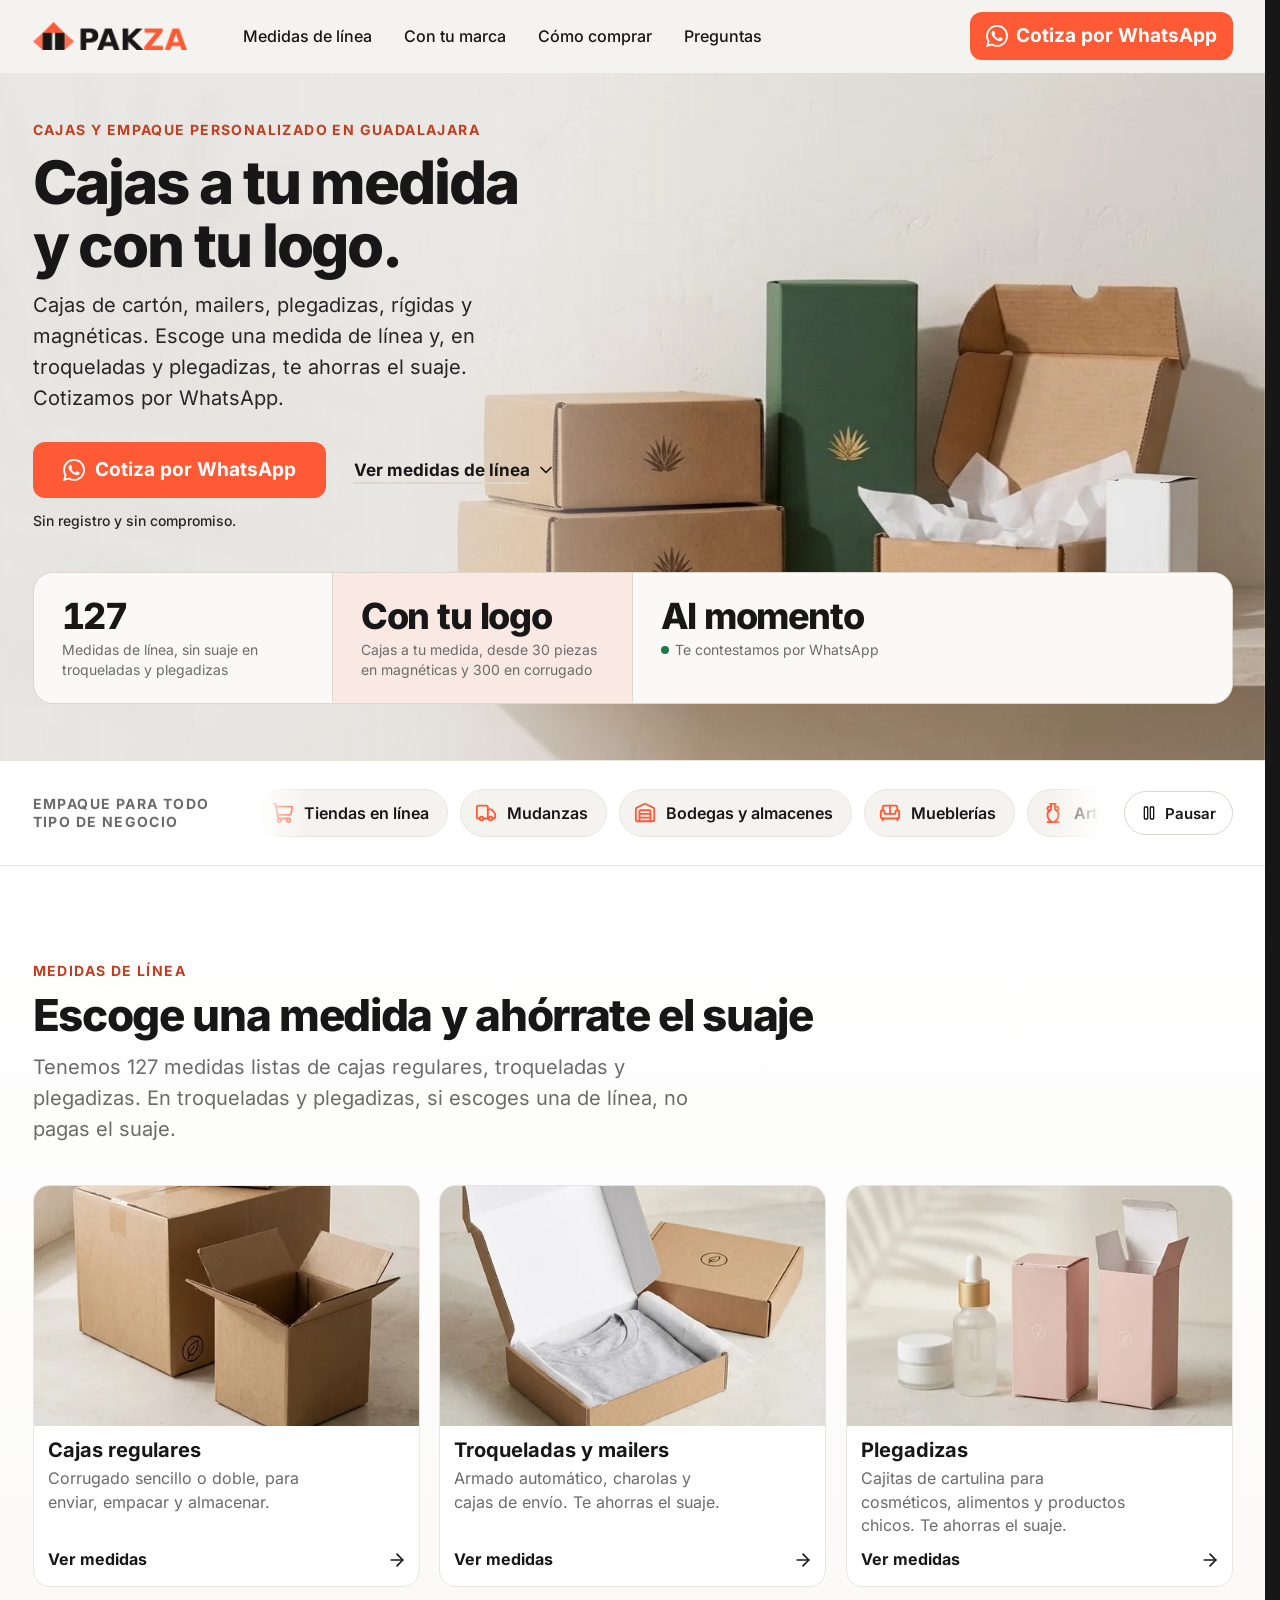
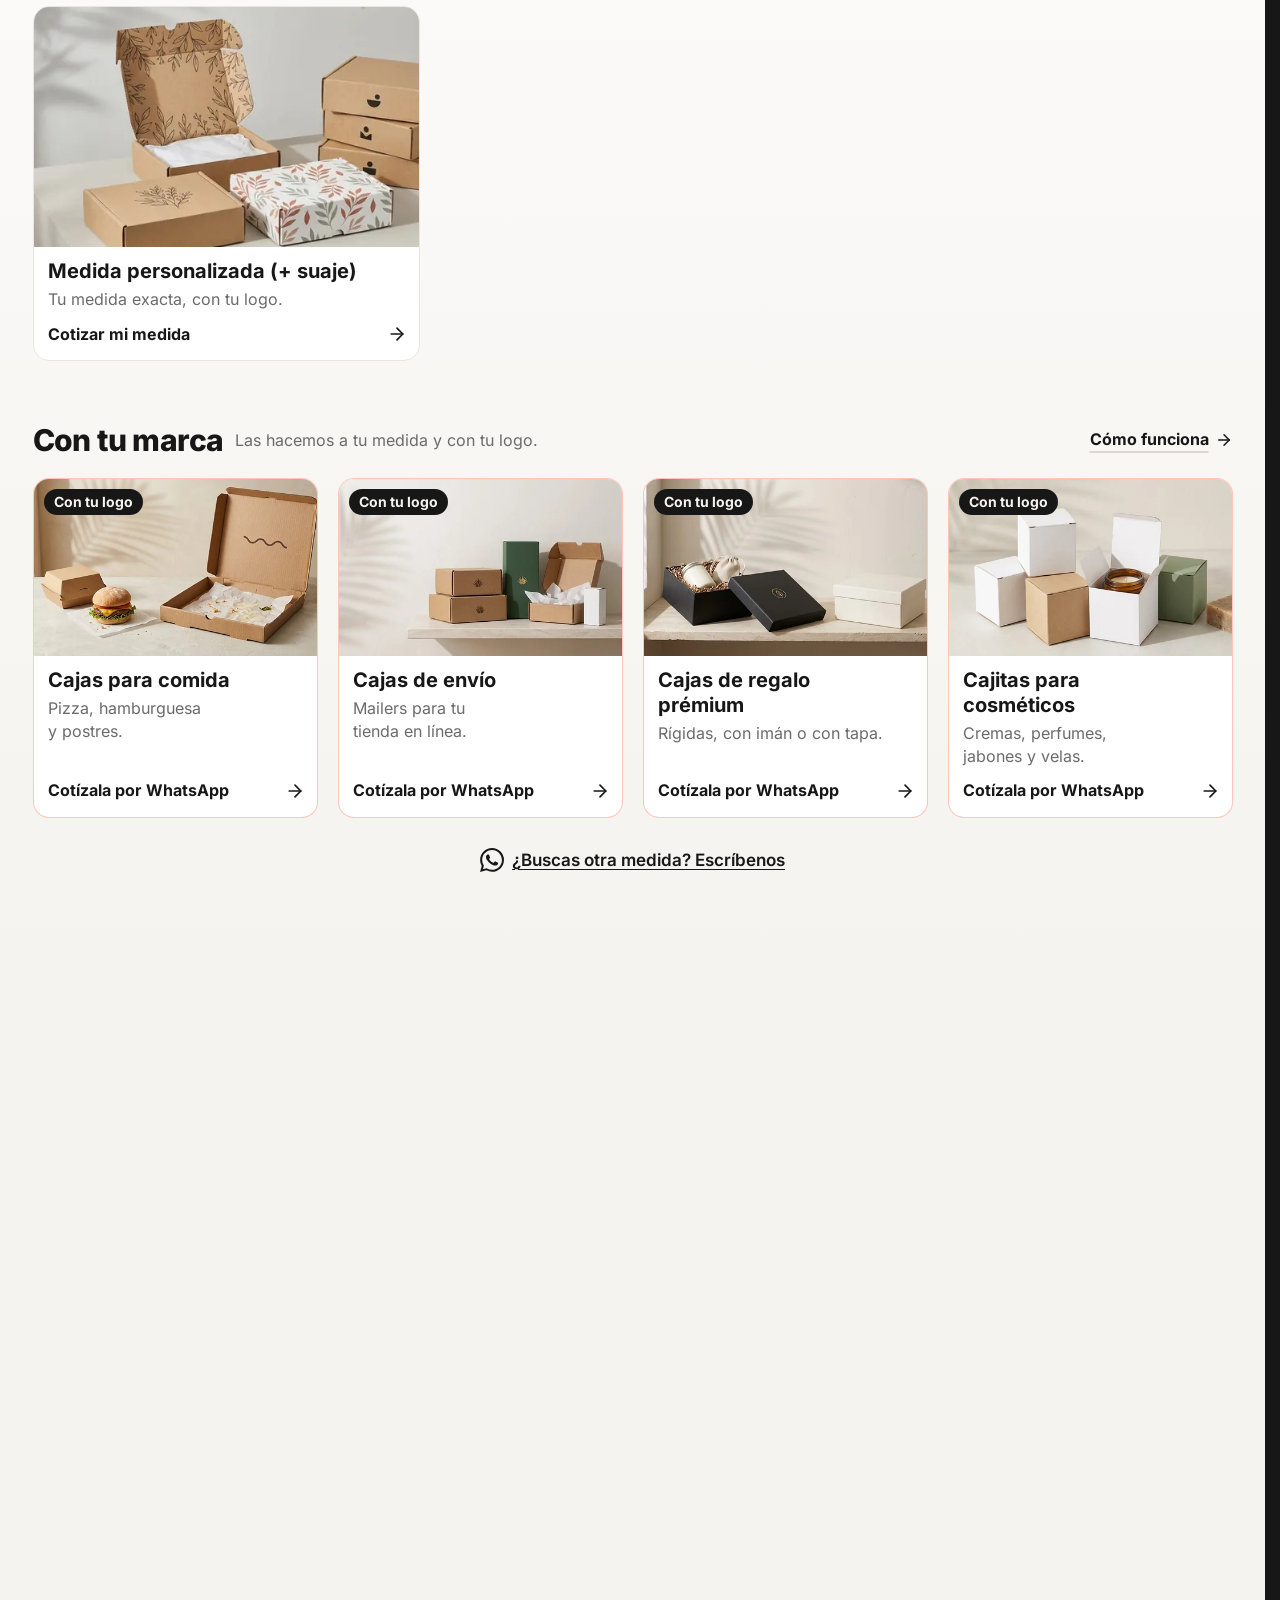
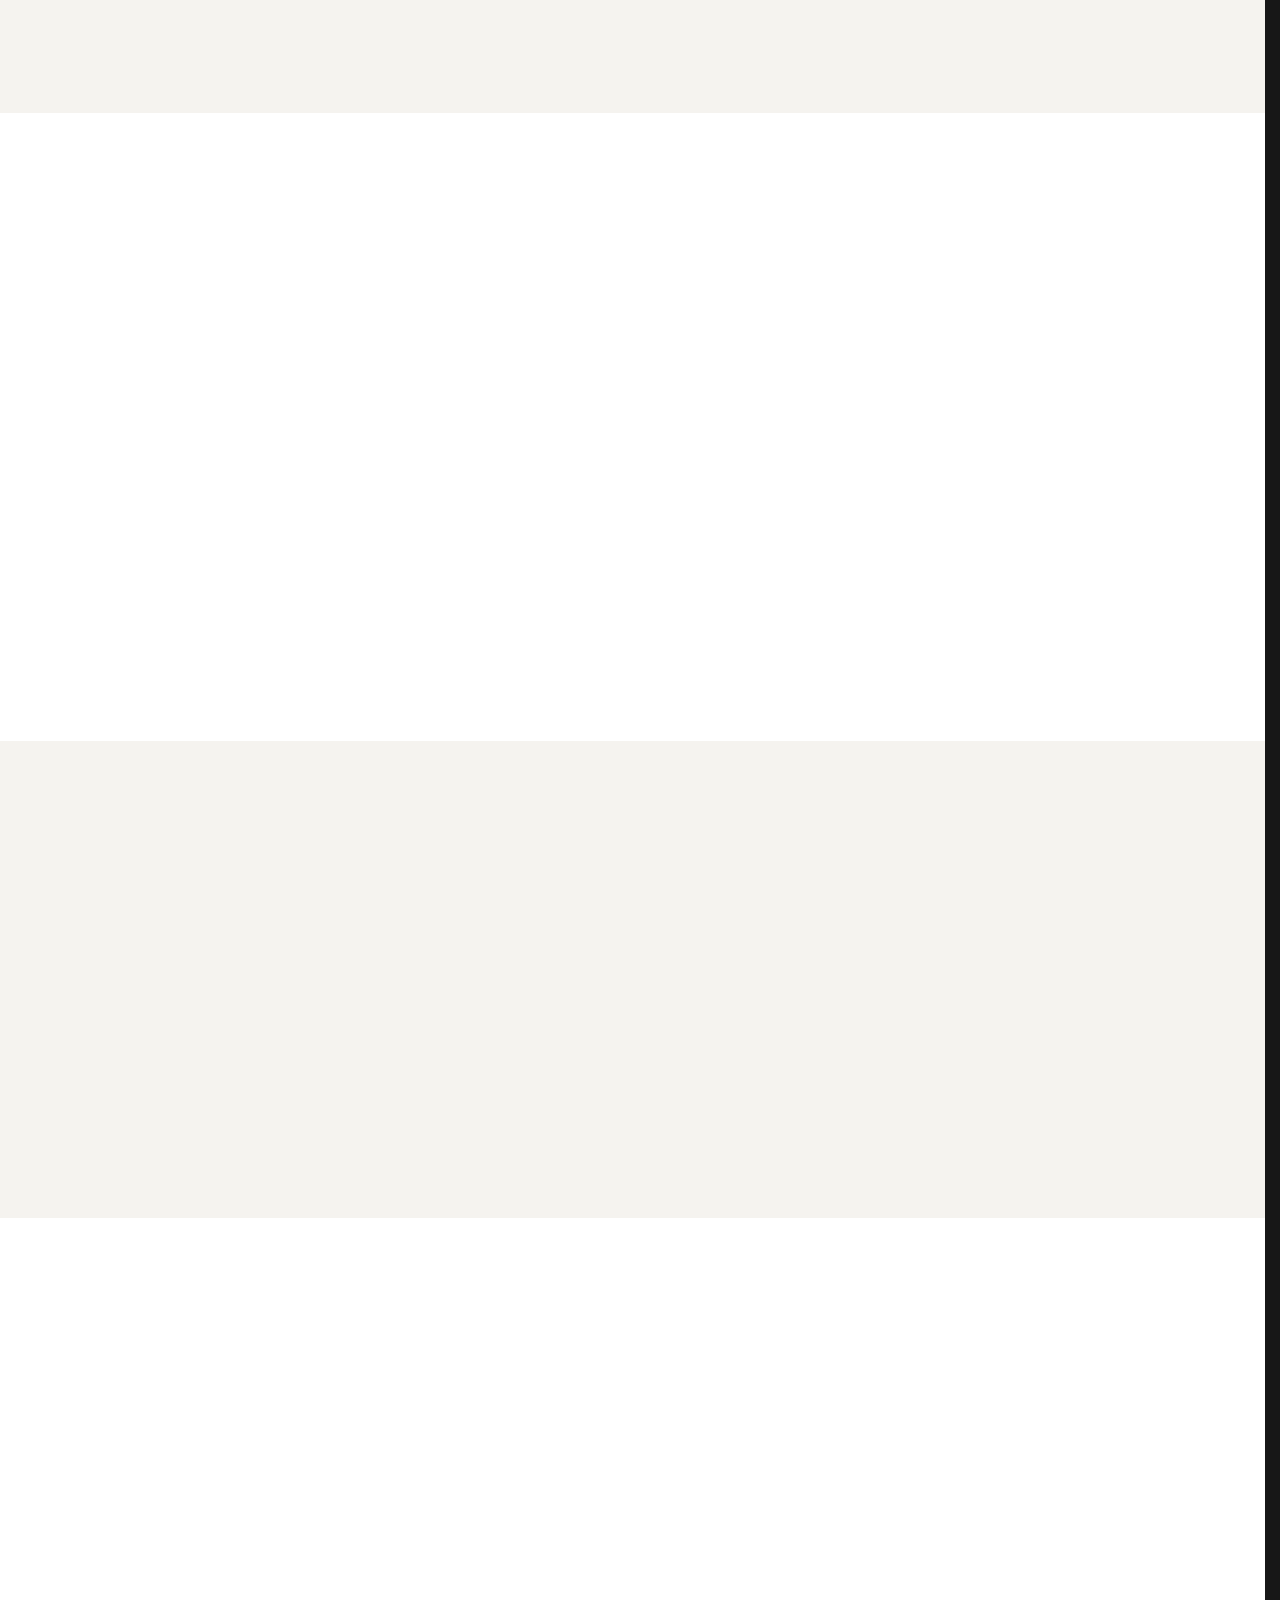
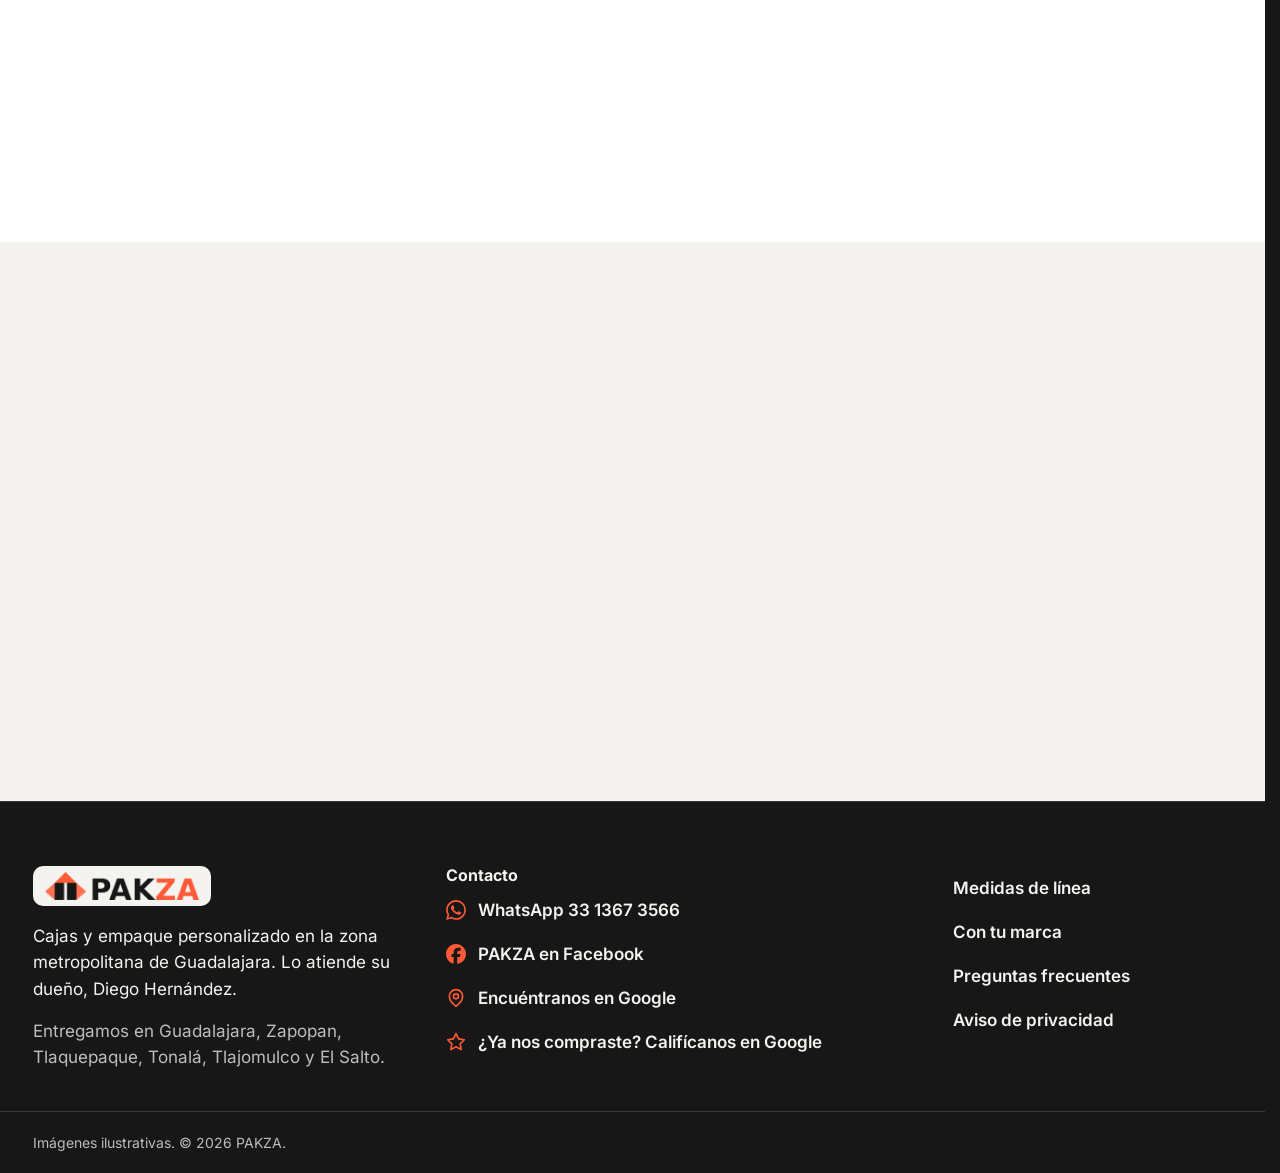
==== commit 07bac7fe: "Fotos reales en portada y catalogo (fuera renders), foto por tipo de medida de linea y PDF Medidas d" ====
--- a/index.html
+++ b/index.html
@@ -13,10 +13,10 @@
 <meta property="og:url" content="https://pakza.com.mx/">
 <meta property="og:title" content="PAKZA · Cajas y empaque personalizado en Guadalajara">
 <meta property="og:description" content="Cajas a tu medida y con tu logo, desde 30 piezas en magnéticas y 300 en corrugado. Cotiza por WhatsApp.">
-<meta property="og:image" content="https://pakza.com.mx/og.jpg?v=20261118">
+<meta property="og:image" content="https://pakza.com.mx/og.jpg?v=20261118b">
 <meta property="og:image:width" content="1200">
 <meta property="og:image:height" content="630">
-<meta property="og:image:alt" content="Cajas personalizadas de PAKZA: caja magnética con botella, cajas kraft y mailers verdes">
+<meta property="og:image:alt" content="Cajas personalizadas de PAKZA: cajas kraft con logo de agave, mailer abierto y caja verde sobre una repisa de piedra">
 <meta name="twitter:card" content="summary_large_image">
 <meta name="theme-color" content="#F5F3EF">
 <link rel="icon" href="favicon.ico" sizes="32x32">
@@ -26,9 +26,9 @@
 <link rel="manifest" href="site.webmanifest">
 <link rel="preload" href="fuentes/inter-latin-var.woff2" as="font" type="font/woff2" crossorigin>
 <!-- Precarga del héroe: mismos media/srcset que el <picture> -->
-<link rel="preload" as="image" href="img/portada-tq-1376.webp" media="(min-width:1024px)" fetchpriority="high">
-<link rel="preload" as="image" imagesrcset="img/portada-tq-1024.webp 1024w, img/portada-tq-1376.webp 1376w" imagesizes="100vw" media="(min-width:600px) and (max-width:1023.98px)" fetchpriority="high">
-<link rel="preload" as="image" imagesrcset="img/portada-tq-cel-480.webp 480w, img/portada-tq-cel-720.webp 720w, img/portada-tq-cel-1024.webp 1024w" imagesizes="100vw" media="(max-width:599.98px)" fetchpriority="high">
+<link rel="preload" as="image" href="img/portada-est-1376.webp" media="(min-width:1024px)" fetchpriority="high">
+<link rel="preload" as="image" imagesrcset="img/portada-est-1024.webp 1024w, img/portada-est-1376.webp 1376w" imagesizes="100vw" media="(min-width:600px) and (max-width:1023.98px)" fetchpriority="high">
+<link rel="preload" as="image" imagesrcset="img/portada-est-cel-480.webp 480w, img/portada-est-cel-720.webp 720w, img/portada-est-cel-1024.webp 1024w" imagesizes="100vw" media="(max-width:599.98px)" fetchpriority="high">
 <script>document.documentElement.classList.add('js');setTimeout(function(){if(!window.pzListo)document.documentElement.classList.remove('js')},4000)</script>
 <!-- Intro del logo: activación al instante (sin movimiento reducido y una vez por sesión). Si algo falla, la pantalla se quita sola a los 3.7 s -->
 <script>(function(){var r=document.documentElement;window.pzT0=Date.now();try{if(location.hash)r.classList.add('pz-cv-off');if(window.matchMedia('(prefers-reduced-motion: reduce)').matches)return;r.classList.add('pz-prep');if(sessionStorage.getItem('pzIntro'))return;sessionStorage.setItem('pzIntro','1');r.classList.add('pz-intro');setTimeout(function(){r.classList.remove('pz-intro')},3700)}catch(e){}})()</script>
@@ -168,9 +168,9 @@
       </div>
       <div class="pz-heroe__visual">
         <picture class="pz-heroe__foto">
-          <source media="(min-width:1024px)" srcset="img/portada-tq-1376.webp" width="1376" height="576">
-          <source media="(min-width:600px)" srcset="img/portada-tq-1024.webp 1024w, img/portada-tq-1376.webp 1376w" sizes="100vw" width="1024" height="429">
-          <img src="img/portada-tq-cel-720.webp" srcset="img/portada-tq-cel-480.webp 480w, img/portada-tq-cel-720.webp 720w, img/portada-tq-cel-1024.webp 1024w" sizes="100vw" width="720" height="405" alt="Cajas kraft con logo, caja mailer, caja prémium verde con botella de tequila y caja negra sobre una base de concreto claro" fetchpriority="high" decoding="async">
+          <source media="(min-width:1024px)" srcset="img/portada-est-1376.webp" width="1376" height="768">
+          <source media="(min-width:600px)" srcset="img/portada-est-1024.webp 1024w, img/portada-est-1376.webp 1376w" sizes="100vw" width="1024" height="572">
+          <img src="img/portada-est-cel-720.webp" srcset="img/portada-est-cel-480.webp 480w, img/portada-est-cel-720.webp 720w, img/portada-est-cel-1024.webp 1024w" sizes="100vw" width="720" height="540" alt="Cajas de cartón kraft con logo de agave, mailer abierto con papel de china y caja verde sobre una repisa de piedra clara" fetchpriority="high" decoding="async">
         </picture>
       </div>
       <ul class="pz-cifras" id="cifras" aria-label="Datos para pedir">
@@ -236,17 +236,17 @@
         <p class="pz-bajada">Tenemos 127 medidas listas de cajas regulares, troqueladas y plegadizas. En troqueladas y plegadizas, si escoges una de línea, no pagas el suaje.</p>
       </div>
       <div class="pz-fams">
-        <a class="pz-fam pz-aparece" style="--i:0" href="catalogo.html#cs"><span class="pz-fam__foto"><img src="img/g-envio-480.webp" srcset="img/g-envio-480.webp 480w, img/g-envio-768.webp 768w" sizes="(min-width:1024px) 386px, (min-width:768px) 33vw, 50vw" width="480" height="300" alt="" loading="lazy" decoding="async"></span><span class="pz-fam__txt"><span class="pz-fam__nombre">Cajas regulares</span><span class="pz-fam__linea">Corrugado sencillo o doble, para enviar, empacar y almacenar.</span><span class="pz-fam__ver">Ver medidas</span></span><svg class="ico pz-fam__flecha" aria-hidden="true"><use href="#i-flecha"/></svg></a>
-        <a class="pz-fam pz-aparece" style="--i:1" href="catalogo.html#tc"><span class="pz-fam__foto"><img src="img/marca2-envio-480.webp" srcset="img/marca2-envio-480.webp 480w, img/marca2-envio-768.webp 768w" sizes="(min-width:1024px) 386px, (min-width:768px) 33vw, 50vw" width="480" height="300" alt="" loading="lazy" decoding="async"></span><span class="pz-fam__txt"><span class="pz-fam__nombre">Troqueladas y mailers</span><span class="pz-fam__linea">Armado automático, charolas y cajas de envío. Te ahorras el suaje.</span><span class="pz-fam__ver">Ver medidas</span></span><svg class="ico pz-fam__flecha" aria-hidden="true"><use href="#i-flecha"/></svg></a>
-        <a class="pz-fam pz-aparece" style="--i:2" href="catalogo.html#pl"><span class="pz-fam__foto"><img src="img/marca2-cosmeticos-480.webp" srcset="img/marca2-cosmeticos-480.webp 480w, img/marca2-cosmeticos-768.webp 768w" sizes="(min-width:1024px) 386px, (min-width:768px) 33vw, 50vw" width="480" height="300" alt="" loading="lazy" decoding="async"></span><span class="pz-fam__txt"><span class="pz-fam__nombre">Plegadizas</span><span class="pz-fam__linea">Cajitas de cartulina para cosméticos, alimentos y productos chicos. Te ahorras el suaje.</span><span class="pz-fam__ver">Ver medidas</span></span><svg class="ico pz-fam__flecha" aria-hidden="true"><use href="#i-flecha"/></svg></a>
-        <a class="pz-fam pz-aparece" style="--i:3" href="catalogo.html#personalizada"><span class="pz-fam__foto"><img src="img/g-impresa-480.webp" srcset="img/g-impresa-480.webp 480w, img/g-impresa-768.webp 768w" sizes="(min-width:1024px) 386px, (min-width:768px) 33vw, 50vw" width="480" height="300" alt="" loading="lazy" decoding="async"></span><span class="pz-fam__txt"><span class="pz-fam__nombre">Medida personalizada (+ suaje)</span><span class="pz-fam__linea">Tu medida exacta, con tu logo.</span><span class="pz-fam__ver">Cotizar mi medida</span></span><svg class="ico pz-fam__flecha" aria-hidden="true"><use href="#i-flecha"/></svg></a>
+        <a class="pz-fam pz-aparece" style="--i:0" href="catalogo.html#cs"><span class="pz-fam__foto"><img src="img/tarj-regulares-480.webp" srcset="img/tarj-regulares-480.webp 480w, img/tarj-regulares-768.webp 768w" sizes="(min-width:1024px) 386px, (min-width:768px) 33vw, 50vw" width="480" height="300" alt="Tres cajas regulares de corrugado kraft: una cerrada con cinta y una abierta con solapas" loading="lazy" decoding="async"></span><span class="pz-fam__txt"><span class="pz-fam__nombre">Cajas regulares</span><span class="pz-fam__linea">Corrugado sencillo o doble, para enviar, empacar y almacenar.</span><span class="pz-fam__ver">Ver medidas</span></span><svg class="ico pz-fam__flecha" aria-hidden="true"><use href="#i-flecha"/></svg></a>
+        <a class="pz-fam pz-aparece" style="--i:1" href="catalogo.html#tc"><span class="pz-fam__foto"><img src="img/tarj-troqueladas-480.webp" srcset="img/tarj-troqueladas-480.webp 480w, img/tarj-troqueladas-768.webp 768w" sizes="(min-width:1024px) 386px, (min-width:768px) 33vw, 50vw" width="480" height="300" alt="Caja mailer kraft abierta con una playera gris y papel de china, junto a otra cerrada" loading="lazy" decoding="async"></span><span class="pz-fam__txt"><span class="pz-fam__nombre">Troqueladas y mailers</span><span class="pz-fam__linea">Armado automático, charolas y cajas de envío. Te ahorras el suaje.</span><span class="pz-fam__ver">Ver medidas</span></span><svg class="ico pz-fam__flecha" aria-hidden="true"><use href="#i-flecha"/></svg></a>
+        <a class="pz-fam pz-aparece" style="--i:2" href="catalogo.html#pl"><span class="pz-fam__foto"><img src="img/tarj-plegadizas-480.webp" srcset="img/tarj-plegadizas-480.webp 480w, img/tarj-plegadizas-768.webp 768w" sizes="(min-width:1024px) 386px, (min-width:768px) 33vw, 50vw" width="480" height="300" alt="Estuches plegadizas rosa, uno abierto, junto a un gotero y una crema" loading="lazy" decoding="async"></span><span class="pz-fam__txt"><span class="pz-fam__nombre">Plegadizas</span><span class="pz-fam__linea">Cajitas de cartulina para cosméticos, alimentos y productos chicos. Te ahorras el suaje.</span><span class="pz-fam__ver">Ver medidas</span></span><svg class="ico pz-fam__flecha" aria-hidden="true"><use href="#i-flecha"/></svg></a>
+        <a class="pz-fam pz-aparece" style="--i:3" href="catalogo.html#personalizada"><span class="pz-fam__foto"><img src="img/g-impresa-480.webp" srcset="img/g-impresa-480.webp 480w, img/g-impresa-768.webp 768w" sizes="(min-width:1024px) 386px, (min-width:768px) 33vw, 50vw" width="480" height="300" alt="Caja mailer kraft con estampado de hojas y cajas kraft con logo, hechas a la medida" loading="lazy" decoding="async"></span><span class="pz-fam__txt"><span class="pz-fam__nombre">Medida personalizada (+ suaje)</span><span class="pz-fam__linea">Tu medida exacta, con tu logo.</span><span class="pz-fam__ver">Cotizar mi medida</span></span><svg class="ico pz-fam__flecha" aria-hidden="true"><use href="#i-flecha"/></svg></a>
       </div>
       <div class="pz-fams__sub pz-aparece" style="--i:3"><h3 class="pz-fams__titulo">Con tu marca</h3><p class="pz-fams__bajada">Las hacemos a tu medida y con tu logo.</p><a class="pz-fams__liga" href="#a-la-medida">Cómo funciona<svg class="ico" aria-hidden="true"><use href="#i-flecha"/></svg></a></div>
       <div class="pz-fams pz-fams--marca">
-        <a class="pz-fam pz-fam--logo pz-aparece" style="--i:4" href="https://wa.me/523313673566?text=Hola%20PAKZA%2C%20quiero%20cajas%20para%20comida%20con%20mi%20logo%20%5BWEB%5D" target="_blank" rel="noopener"><span class="pz-fam__foto"><img src="img/m-alimentos-480.webp" srcset="img/m-alimentos-480.webp 480w, img/m-alimentos-768.webp 768w" sizes="(min-width:1024px) 285px, (min-width:768px) 46vw, 50vw" width="480" height="300" alt="" loading="lazy" decoding="async"><span class="pz-fam__tag">Con tu logo</span></span><span class="pz-fam__txt"><span class="pz-fam__nombre">Cajas para comida</span><span class="pz-fam__linea">Pizza, hamburguesa y postres.</span><span class="pz-fam__ver">Cotízala por WhatsApp</span></span><svg class="ico pz-fam__flecha" aria-hidden="true"><use href="#i-flecha"/></svg></a>
-        <a class="pz-fam pz-fam--logo pz-aparece" style="--i:5" href="https://wa.me/523313673566?text=Hola%20PAKZA%2C%20quiero%20cajas%20de%20env%C3%ADo%20con%20mi%20marca%20%5BWEB%5D" target="_blank" rel="noopener"><span class="pz-fam__foto"><img src="img/marca2-envio-480.webp" srcset="img/marca2-envio-480.webp 480w, img/marca2-envio-768.webp 768w" sizes="(min-width:1024px) 285px, (min-width:768px) 46vw, 50vw" width="480" height="300" alt="" loading="lazy" decoding="async"><span class="pz-fam__tag">Con tu logo</span></span><span class="pz-fam__txt"><span class="pz-fam__nombre">Cajas de envío</span><span class="pz-fam__linea">Mailers para tu tienda en línea.</span><span class="pz-fam__ver">Cotízala por WhatsApp</span></span><svg class="ico pz-fam__flecha" aria-hidden="true"><use href="#i-flecha"/></svg></a>
-        <a class="pz-fam pz-fam--logo pz-aparece" style="--i:6" href="https://wa.me/523313673566?text=Hola%20PAKZA%2C%20quiero%20cajas%20de%20regalo%20con%20mi%20marca%20%5BWEB%5D" target="_blank" rel="noopener"><span class="pz-fam__foto"><img src="img/marca2-regalo-480.webp" srcset="img/marca2-regalo-480.webp 480w, img/marca2-regalo-768.webp 768w" sizes="(min-width:1024px) 285px, (min-width:768px) 46vw, 50vw" width="480" height="300" alt="" loading="lazy" decoding="async"><span class="pz-fam__tag">Con tu logo</span></span><span class="pz-fam__txt"><span class="pz-fam__nombre">Cajas de regalo prémium</span><span class="pz-fam__linea">Rígidas, con imán o con tapa.</span><span class="pz-fam__ver">Cotízala por WhatsApp</span></span><svg class="ico pz-fam__flecha" aria-hidden="true"><use href="#i-flecha"/></svg></a>
-        <a class="pz-fam pz-fam--logo pz-aparece" style="--i:7" href="https://wa.me/523313673566?text=Hola%20PAKZA%2C%20quiero%20cajitas%20para%20mis%20productos%20con%20mi%20marca%20%5BWEB%5D" target="_blank" rel="noopener"><span class="pz-fam__foto"><img src="img/marca2-cosmeticos-480.webp" srcset="img/marca2-cosmeticos-480.webp 480w, img/marca2-cosmeticos-768.webp 768w" sizes="(min-width:1024px) 285px, (min-width:768px) 46vw, 50vw" width="480" height="300" alt="" loading="lazy" decoding="async"><span class="pz-fam__tag">Con tu logo</span></span><span class="pz-fam__txt"><span class="pz-fam__nombre">Cajitas para cosméticos</span><span class="pz-fam__linea">Cremas, perfumes, jabones y velas.</span><span class="pz-fam__ver">Cotízala por WhatsApp</span></span><svg class="ico pz-fam__flecha" aria-hidden="true"><use href="#i-flecha"/></svg></a>
+        <a class="pz-fam pz-fam--logo pz-aparece" style="--i:4" href="https://wa.me/523313673566?text=Hola%20PAKZA%2C%20quiero%20cajas%20para%20comida%20con%20mi%20logo%20%5BWEB%5D" target="_blank" rel="noopener"><span class="pz-fam__foto"><img src="img/tarj-comida-480.webp" srcset="img/tarj-comida-480.webp 480w, img/tarj-comida-768.webp 768w" sizes="(min-width:1024px) 285px, (min-width:768px) 46vw, 50vw" width="480" height="300" alt="Caja de pizza kraft abierta con papel encerado y caja de hamburguesa con una hamburguesa" loading="lazy" decoding="async"><span class="pz-fam__tag">Con tu logo</span></span><span class="pz-fam__txt"><span class="pz-fam__nombre">Cajas para comida</span><span class="pz-fam__linea">Pizza, hamburguesa y postres.</span><span class="pz-fam__ver">Cotízala por WhatsApp</span></span><svg class="ico pz-fam__flecha" aria-hidden="true"><use href="#i-flecha"/></svg></a>
+        <a class="pz-fam pz-fam--logo pz-aparece" style="--i:5" href="https://wa.me/523313673566?text=Hola%20PAKZA%2C%20quiero%20cajas%20de%20env%C3%ADo%20con%20mi%20marca%20%5BWEB%5D" target="_blank" rel="noopener"><span class="pz-fam__foto"><img src="img/tarj-envio-480.webp" srcset="img/tarj-envio-480.webp 480w, img/tarj-envio-768.webp 768w" sizes="(min-width:1024px) 285px, (min-width:768px) 46vw, 50vw" width="480" height="300" alt="Cajas de envío kraft con logo de agave y mailer abierto con papel de china" loading="lazy" decoding="async"><span class="pz-fam__tag">Con tu logo</span></span><span class="pz-fam__txt"><span class="pz-fam__nombre">Cajas de envío</span><span class="pz-fam__linea">Mailers para tu tienda en línea.</span><span class="pz-fam__ver">Cotízala por WhatsApp</span></span><svg class="ico pz-fam__flecha" aria-hidden="true"><use href="#i-flecha"/></svg></a>
+        <a class="pz-fam pz-fam--logo pz-aparece" style="--i:6" href="https://wa.me/523313673566?text=Hola%20PAKZA%2C%20quiero%20cajas%20de%20regalo%20con%20mi%20marca%20%5BWEB%5D" target="_blank" rel="noopener"><span class="pz-fam__foto"><img src="img/tarj-regalo-480.webp" srcset="img/tarj-regalo-480.webp 480w, img/tarj-regalo-768.webp 768w" sizes="(min-width:1024px) 285px, (min-width:768px) 46vw, 50vw" width="480" height="300" alt="Caja rígida negra con tapa y logo dorado, abierta con una vela, junto a una caja blanca" loading="lazy" decoding="async"><span class="pz-fam__tag">Con tu logo</span></span><span class="pz-fam__txt"><span class="pz-fam__nombre">Cajas de regalo prémium</span><span class="pz-fam__linea">Rígidas, con imán o con tapa.</span><span class="pz-fam__ver">Cotízala por WhatsApp</span></span><svg class="ico pz-fam__flecha" aria-hidden="true"><use href="#i-flecha"/></svg></a>
+        <a class="pz-fam pz-fam--logo pz-aparece" style="--i:7" href="https://wa.me/523313673566?text=Hola%20PAKZA%2C%20quiero%20cajitas%20para%20mis%20productos%20con%20mi%20marca%20%5BWEB%5D" target="_blank" rel="noopener"><span class="pz-fam__foto"><img src="img/tarj-cajitas-480.webp" srcset="img/tarj-cajitas-480.webp 480w, img/tarj-cajitas-768.webp 768w" sizes="(min-width:1024px) 285px, (min-width:768px) 46vw, 50vw" width="480" height="300" alt="Cajitas cuadradas blancas, kraft y verdes, una abierta con una vela" loading="lazy" decoding="async"><span class="pz-fam__tag">Con tu logo</span></span><span class="pz-fam__txt"><span class="pz-fam__nombre">Cajitas para cosméticos</span><span class="pz-fam__linea">Cremas, perfumes, jabones y velas.</span><span class="pz-fam__ver">Cotízala por WhatsApp</span></span><svg class="ico pz-fam__flecha" aria-hidden="true"><use href="#i-flecha"/></svg></a>
       </div>
       <p class="pz-otra"><a class="liga" href="https://wa.me/523313673566?text=Hola%20PAKZA%2C%20vi%20su%20p%C3%A1gina%20y%20busco%20una%20medida%20que%20no%20encontr%C3%A9%20%5BWEB%5D" target="_blank" rel="noopener"><svg class="ico ico--marca" aria-hidden="true"><use href="#i-wa"/></svg>¿Buscas otra medida? Escríbenos</a></p>
     </div>
@@ -264,9 +264,9 @@
         </div>
         <div class="pz-galeria">
           <div class="pz-tipos">
-            <button type="button" class="pz-tipo" data-tipo="Cajas de envío" aria-pressed="false"><span class="pz-tipo__foto"><img src="img/g-envio-480.webp" srcset="img/g-envio-480.webp 480w, img/g-envio-768.webp 768w, img/g-envio-960.webp 960w" sizes="(min-width:1024px) 360px, (min-width:600px) 46vw, 82vw" width="480" height="600" alt="Cajas de cartón kraft apiladas con un logo de hoja impreso a una tinta" loading="lazy" decoding="async"></span><span class="pz-tipo__elegida" aria-hidden="true"><svg class="ico"><use href="#i-check"/></svg>Elegida</span><span class="pz-tipo__txt"><span class="pz-tipo__nombre">Cajas de envío</span><span class="pz-tipo__linea">Kraft o blancas, con tu logo o sin imprimir.</span></span></button>
-            <button type="button" class="pz-tipo" data-tipo="Mailers para tienda en línea" aria-pressed="false"><span class="pz-tipo__foto"><img src="img/g2-mailer-480.webp" srcset="img/g2-mailer-480.webp 480w, img/g2-mailer-768.webp 768w, img/g2-mailer-820.webp 820w" sizes="(min-width:1024px) 360px, (min-width:600px) 46vw, 82vw" width="480" height="600" alt="Caja mailer impresa a todo color abierta con papel de china, junto a otras cajas con estampado" loading="lazy" decoding="async"></span><span class="pz-tipo__elegida" aria-hidden="true"><svg class="ico"><use href="#i-check"/></svg>Elegida</span><span class="pz-tipo__txt"><span class="pz-tipo__nombre">Mailers para tienda en línea</span><span class="pz-tipo__linea">Se arman sin cinta y lucen al abrirlas.</span></span></button>
-            <button type="button" class="pz-tipo" data-tipo="Cajas prémium y de regalo" aria-pressed="false"><span class="pz-tipo__foto"><img src="img/g2-premium-480.webp" srcset="img/g2-premium-480.webp 480w, img/g2-premium-768.webp 768w, img/g2-premium-820.webp 820w" sizes="(min-width:1024px) 360px, (min-width:600px) 46vw, 82vw" width="480" height="600" alt="Caja rígida magnética abierta con botella de licor y caja negra con logo dorado" loading="lazy" decoding="async"></span><span class="pz-tipo__elegida" aria-hidden="true"><svg class="ico"><use href="#i-check"/></svg>Elegida</span><span class="pz-tipo__txt"><span class="pz-tipo__nombre">Cajas prémium y de regalo</span><span class="pz-tipo__linea">Rígidas, con imán o con tapa, para tequila, vino o regalo.</span></span></button>
+            <button type="button" class="pz-tipo" data-tipo="Cajas de envío" aria-pressed="false"><span class="pz-tipo__foto"><img src="img/gal-envio-480.webp" srcset="img/gal-envio-480.webp 480w, img/gal-envio-768.webp 768w" sizes="(min-width:1024px) 360px, (min-width:600px) 46vw, 82vw" width="480" height="600" alt="Cajas regulares de corrugado kraft apiladas, con un logo de hoja impreso a una tinta" loading="lazy" decoding="async"></span><span class="pz-tipo__elegida" aria-hidden="true"><svg class="ico"><use href="#i-check"/></svg>Elegida</span><span class="pz-tipo__txt"><span class="pz-tipo__nombre">Cajas de envío</span><span class="pz-tipo__linea">Kraft o blancas, con tu logo o sin imprimir.</span></span></button>
+            <button type="button" class="pz-tipo" data-tipo="Mailers para tienda en línea" aria-pressed="false"><span class="pz-tipo__foto"><img src="img/gal-mailer-480.webp" srcset="img/gal-mailer-480.webp 480w, img/gal-mailer-768.webp 768w" sizes="(min-width:1024px) 360px, (min-width:600px) 46vw, 82vw" width="480" height="600" alt="Caja mailer kraft con interior blanco, abierta con una playera, y otra cerrada con logo" loading="lazy" decoding="async"></span><span class="pz-tipo__elegida" aria-hidden="true"><svg class="ico"><use href="#i-check"/></svg>Elegida</span><span class="pz-tipo__txt"><span class="pz-tipo__nombre">Mailers para tienda en línea</span><span class="pz-tipo__linea">Se arman sin cinta y lucen al abrirlas.</span></span></button>
+            <button type="button" class="pz-tipo" data-tipo="Cajas prémium y de regalo" aria-pressed="false"><span class="pz-tipo__foto"><img src="img/gal-premium-480.webp" srcset="img/gal-premium-480.webp 480w, img/gal-premium-768.webp 768w" sizes="(min-width:1024px) 360px, (min-width:600px) 46vw, 82vw" width="480" height="600" alt="Caja rígida magnética verde abierta con una botella de licor y dos caballitos, junto a otra cerrada" loading="lazy" decoding="async"></span><span class="pz-tipo__elegida" aria-hidden="true"><svg class="ico"><use href="#i-check"/></svg>Elegida</span><span class="pz-tipo__txt"><span class="pz-tipo__nombre">Cajas prémium y de regalo</span><span class="pz-tipo__linea">Rígidas, con imán o con tapa, para tequila, vino o regalo.</span></span></button>
             <button type="button" class="pz-tipo" data-tipo="Kraft impreso con tu diseño" aria-pressed="false"><span class="pz-tipo__foto"><img src="img/g-impresa-480.webp" srcset="img/g-impresa-480.webp 480w, img/g-impresa-768.webp 768w, img/g-impresa-928.webp 928w" sizes="(min-width:1024px) 360px, (min-width:600px) 46vw, 82vw" width="480" height="600" alt="Caja mailer kraft con estampado de hojas y cajas kraft con tu logo" loading="lazy" decoding="async"></span><span class="pz-tipo__elegida" aria-hidden="true"><svg class="ico"><use href="#i-check"/></svg>Elegida</span><span class="pz-tipo__txt"><span class="pz-tipo__nombre">Kraft impreso con tu diseño</span><span class="pz-tipo__linea">Kraft liso o con estampado, para que tu marca se vea natural.</span></span></button>
           </div>
           <div class="pz-puntos" aria-hidden="true"><i data-punto class="activo"></i><i data-punto></i><i data-punto></i><i data-punto></i></div>
--- a/assets/estilos.css
+++ b/assets/estilos.css
@@ -424,6 +424,7 @@
   .chips-fila{top:72px;margin:12px 0 0}
   .chips-fila::after{display:none}
   .chips{flex-wrap:wrap;padding:8px 0;overflow:visible}
+  .chips-fila>.chips{max-width:var(--ancho);margin:0 auto;box-sizing:content-box;padding:8px var(--margen)} /* 18/11/2026: alineada con el contenido, no pegada a la orilla */
   .familia-cab img{width:72px;height:72px}
   .familia-cab h2{font-size:28px}
   .kits-cat .kits{grid-template-columns:repeat(3,1fr)}
@@ -699,7 +700,14 @@
 .lin-grupo>summary{display:flex;align-items:center;gap:12px;min-height:72px;padding:12px 16px;list-style:none;cursor:pointer;flex-wrap:wrap}
 .lin-grupo>summary::-webkit-details-marker{display:none}
 .lin-grupo>summary:focus-visible{outline-offset:-3px}
-.lin-dib{flex:none;width:48px;height:48px}
+.lin-dib{flex:none;width:64px;height:64px;border-radius:10px;object-fit:cover;background:var(--arena)}
+.lin-fotos{display:grid;grid-template-columns:repeat(2,minmax(0,1fr));gap:12px;padding:0 16px 16px}
+.lin-fotos--1{grid-template-columns:minmax(0,420px)}
+.lin-fotos--3 figure:first-child{grid-column:1/-1}
+.lin-fotos figure{margin:0}
+.lin-fotos img{display:block;width:100%;height:auto;aspect-ratio:1/1;object-fit:cover;border-radius:12px;background:var(--arena)}
+.lin-fotos figcaption{margin-top:6px;color:var(--gris);font-size:1rem;line-height:1.35}
+.cab-cat__pdf{margin-top:20px}
 .lin-tit{flex:1 1 180px;min-width:0;display:flex;flex-direction:column;gap:2px}
 .lin-tit b{font-size:var(--fs-pregunta);line-height:1.3}
 .lin-tit small{color:var(--gris);font-size:1rem}
@@ -726,5 +734,8 @@
 @media (min-width:720px){
   .lin-fila{grid-template-columns:96px minmax(0,1.4fr) minmax(0,1fr) auto;grid-template-areas:"cod nom med btn"}
   .lin-personalizada{padding:32px}
+  .lin-fotos--2{grid-template-columns:repeat(2,minmax(0,1fr))}
+  .lin-fotos--3{grid-template-columns:repeat(3,minmax(0,1fr))}
+  .lin-fotos--3 figure:first-child{grid-column:auto}
 }
 @media (prefers-reduced-motion:reduce){.lin-flecha{transition:none}}
--- a/assets/portada.css
+++ b/assets/portada.css
@@ -1,4 +1,4 @@
-﻿/* PAKZA · assets/portada.css · SOLO index.html (diseno_final.md). Se carga después de estilos.css.
+/* PAKZA · assets/portada.css · SOLO index.html (diseno_final.md). Se carga después de estilos.css.
    Todo cuelga de body.pz o de clases pz-: no toca catalogo.html ni las páginas internas. Director de Diseño, 06/11/2026. */
 .pz{--linea:#DDD7CD;--coral-osc:#C43D1F;--cinta:rgba(255,90,54,.38);--tinte:rgba(255,90,54,.10);--celda:#FAF9F7;overflow-x:clip}
 .pz-sr{position:absolute!important;width:1px;height:1px;margin:-1px;padding:0;overflow:hidden;clip:rect(0 0 0 0);white-space:nowrap;border:0}
@@ -285,7 +285,7 @@
   .pz-galeria{display:grid;grid-template-columns:repeat(3,minmax(0,1fr));gap:20px;margin-top:40px}
   .pz-tipos{display:contents}
   .pz-puntos{display:none}
-  .pz-medida__cta{grid-column:3;grid-row:2;display:flex;flex-direction:column;justify-content:center;margin:0;padding:28px}
+  .pz-medida__cta{grid-column:2/4;grid-row:2;display:flex;flex-direction:column;justify-content:center;margin:0;padding:28px} /* 18/11/2026: llena las 2 celdas de la 2.a fila, sin hueco */
   .pz-medida__cta .pz-largo{position:absolute;width:1px;height:1px;margin:-1px;overflow:hidden;clip:rect(0 0 0 0);white-space:nowrap}
 }
 @media (hover:hover){.pz-tipo:hover{transform:translateY(-3px);border-color:var(--coral)}.pz-tipo:hover .pz-tipo__foto img{transform:scale(1.04)}}
@@ -362,7 +362,7 @@
   .pz-heroe{position:relative;overflow:hidden;background:#E4E3E0}
   .pz-heroe__visual{position:absolute;inset:0;margin:0}
   .pz-heroe__foto,.pz-heroe__foto img{display:block;width:100%;height:100%}
-  .pz-heroe__foto img{aspect-ratio:auto;object-fit:cover;object-position:right center;border-radius:0}
+  .pz-heroe__foto img{aspect-ratio:auto;object-fit:cover;object-position:right bottom;border-radius:0}
   .pz-heroe__in{position:static;grid-template-columns:minmax(0,45%) 1fr}
   .pz-heroe__texto,.pz-cifras{position:relative;z-index:1}
   .pz-heroe__texto{grid-column:1}
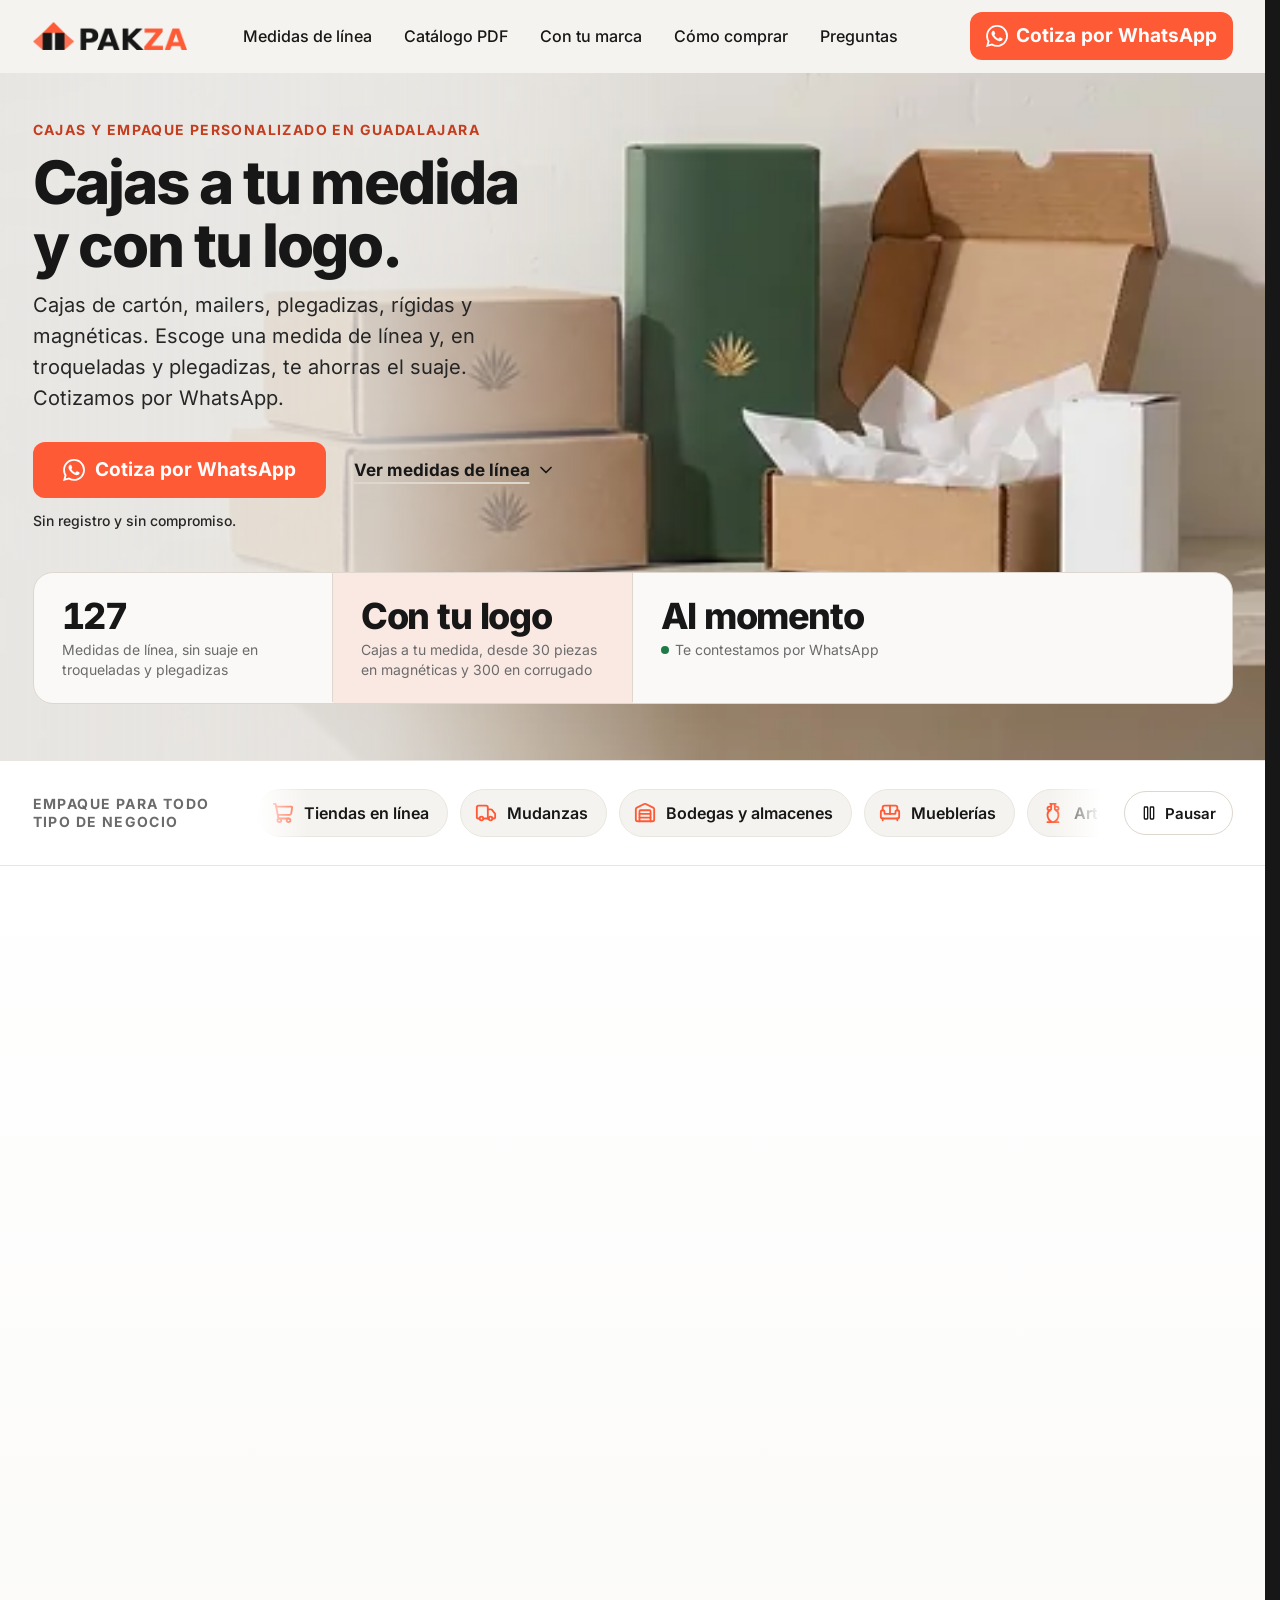
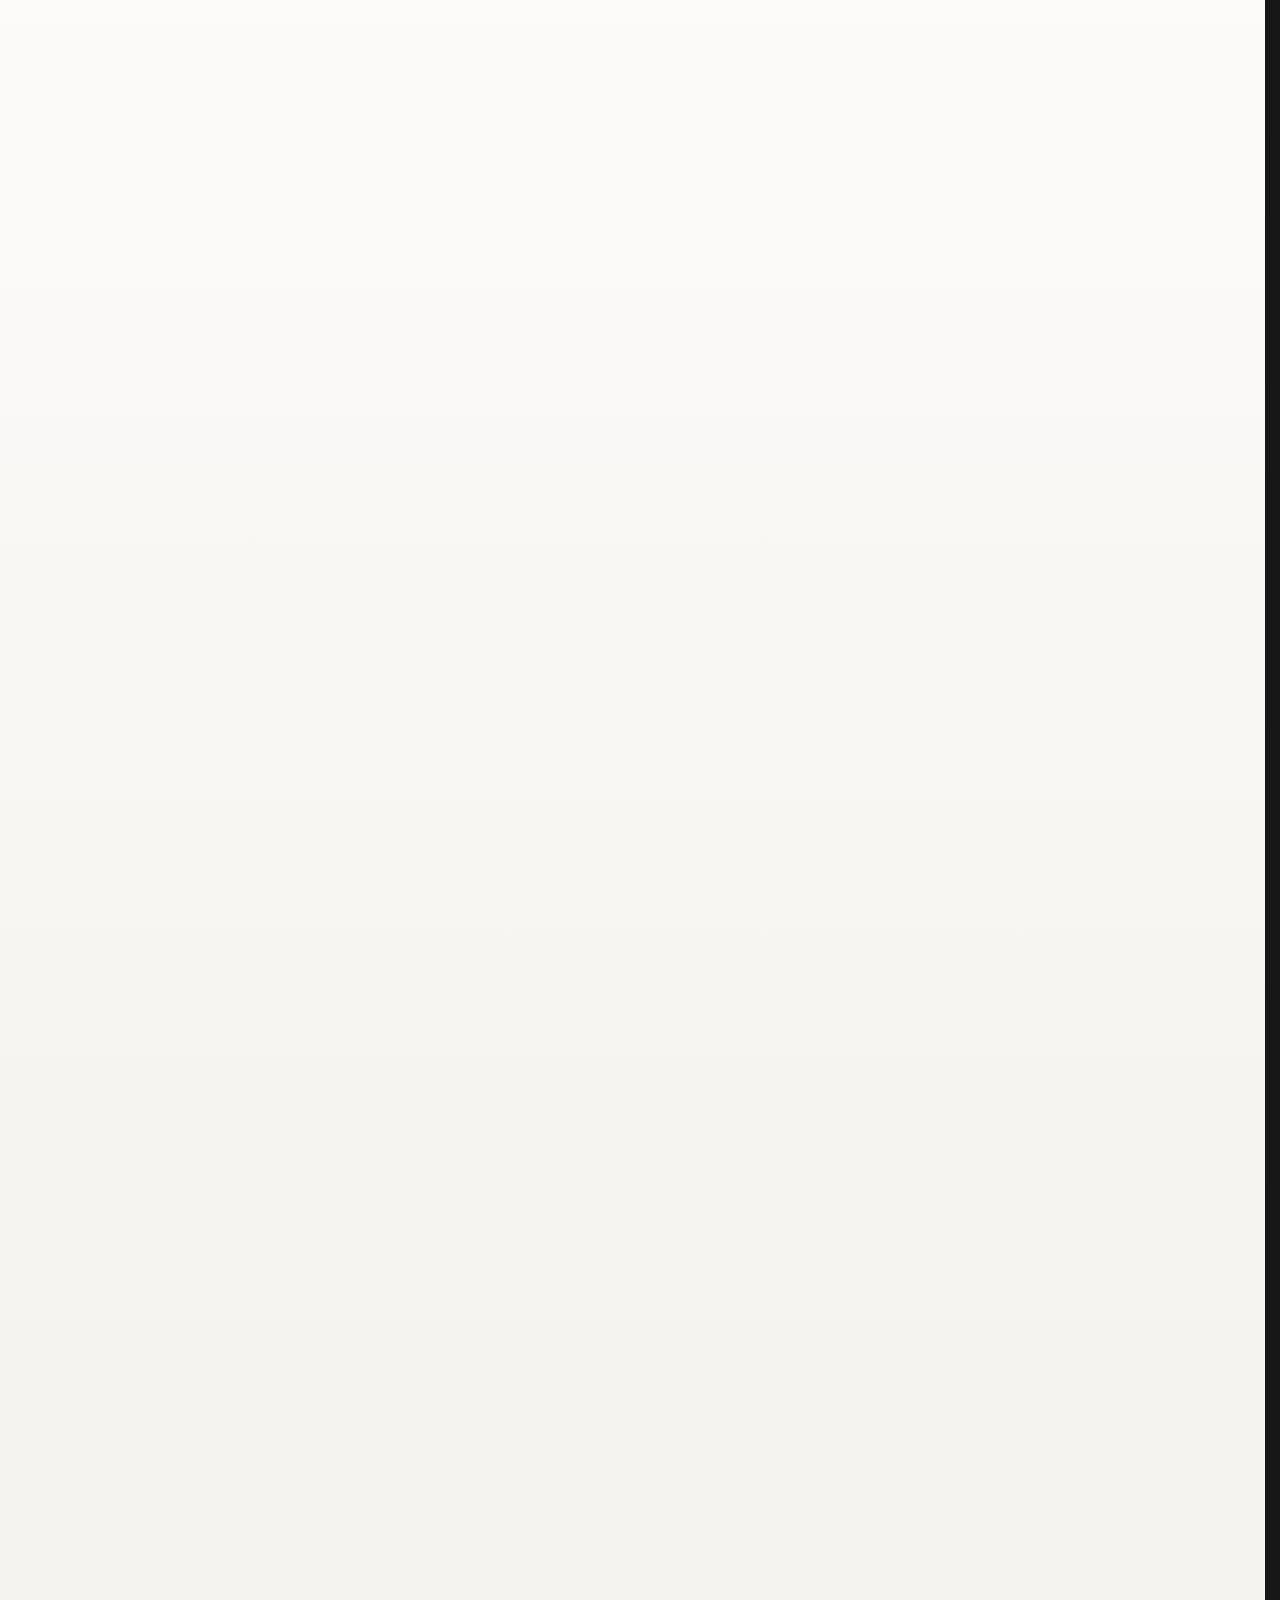
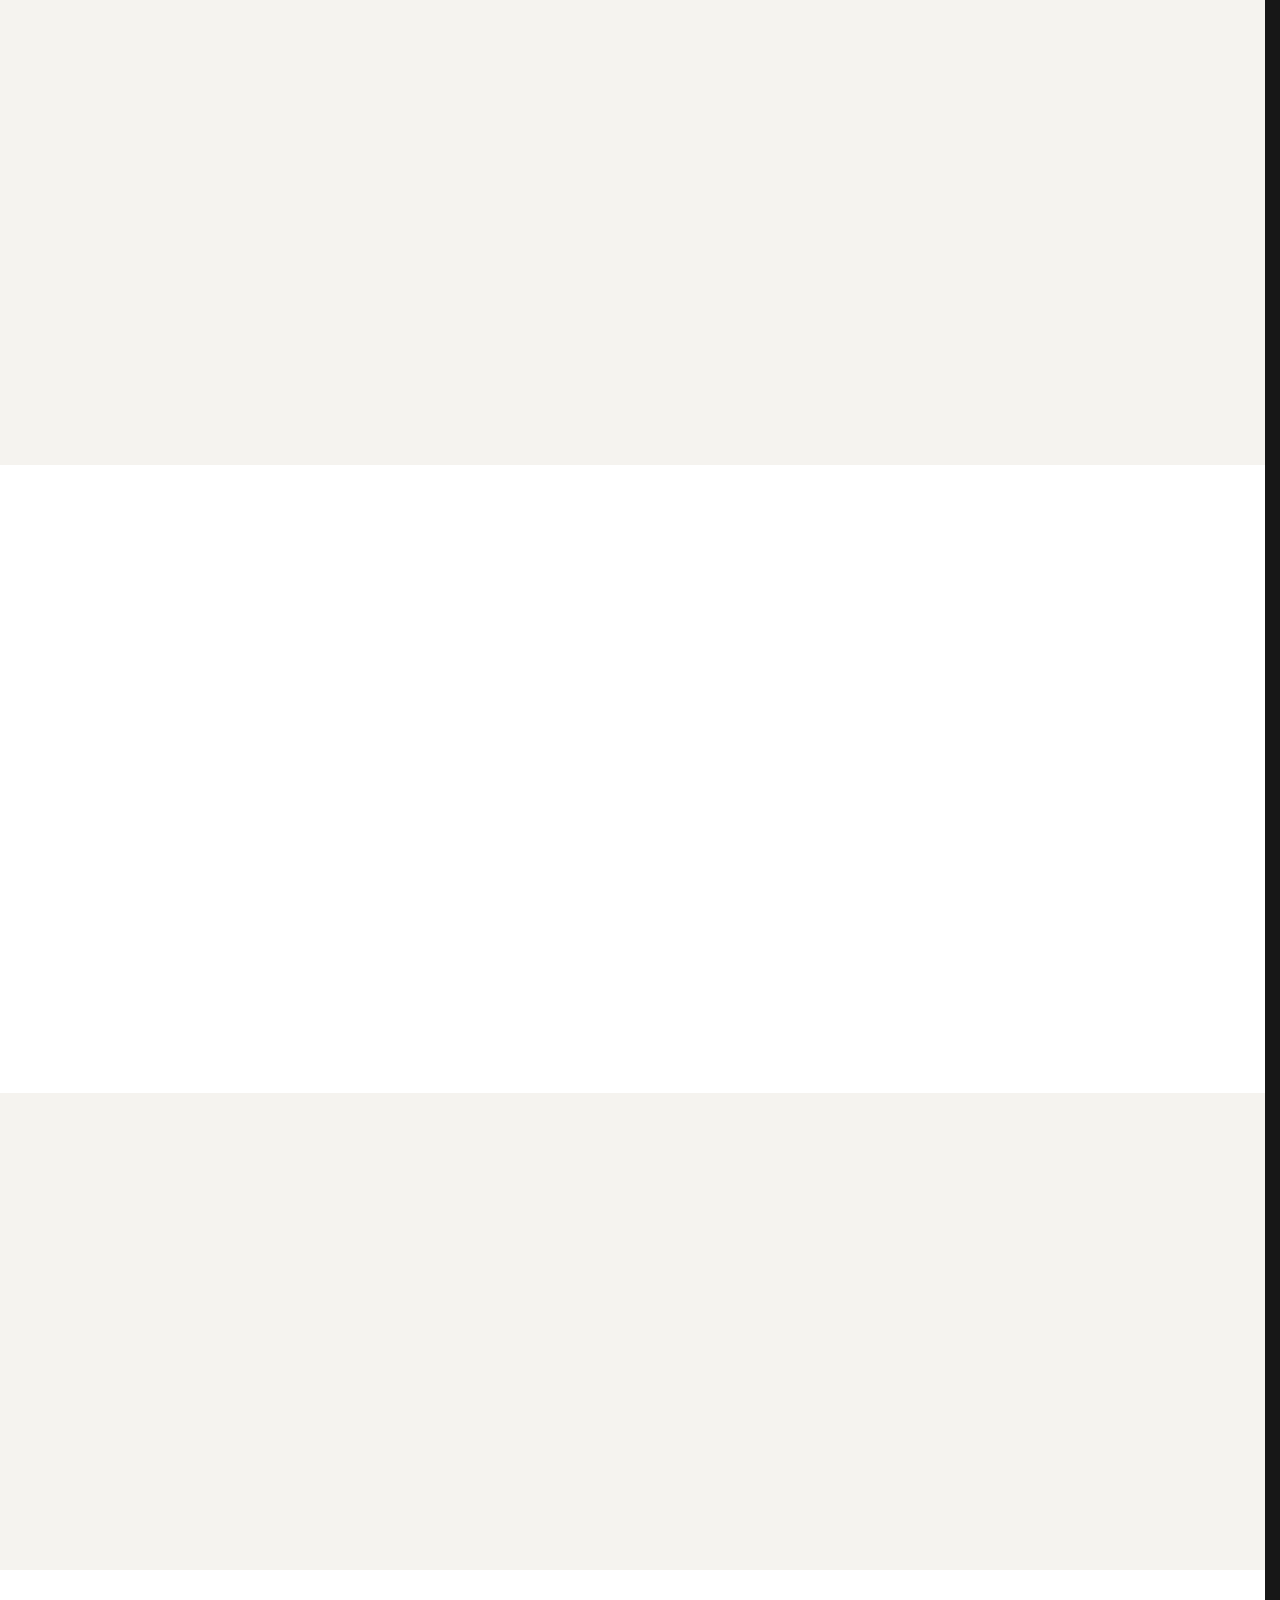
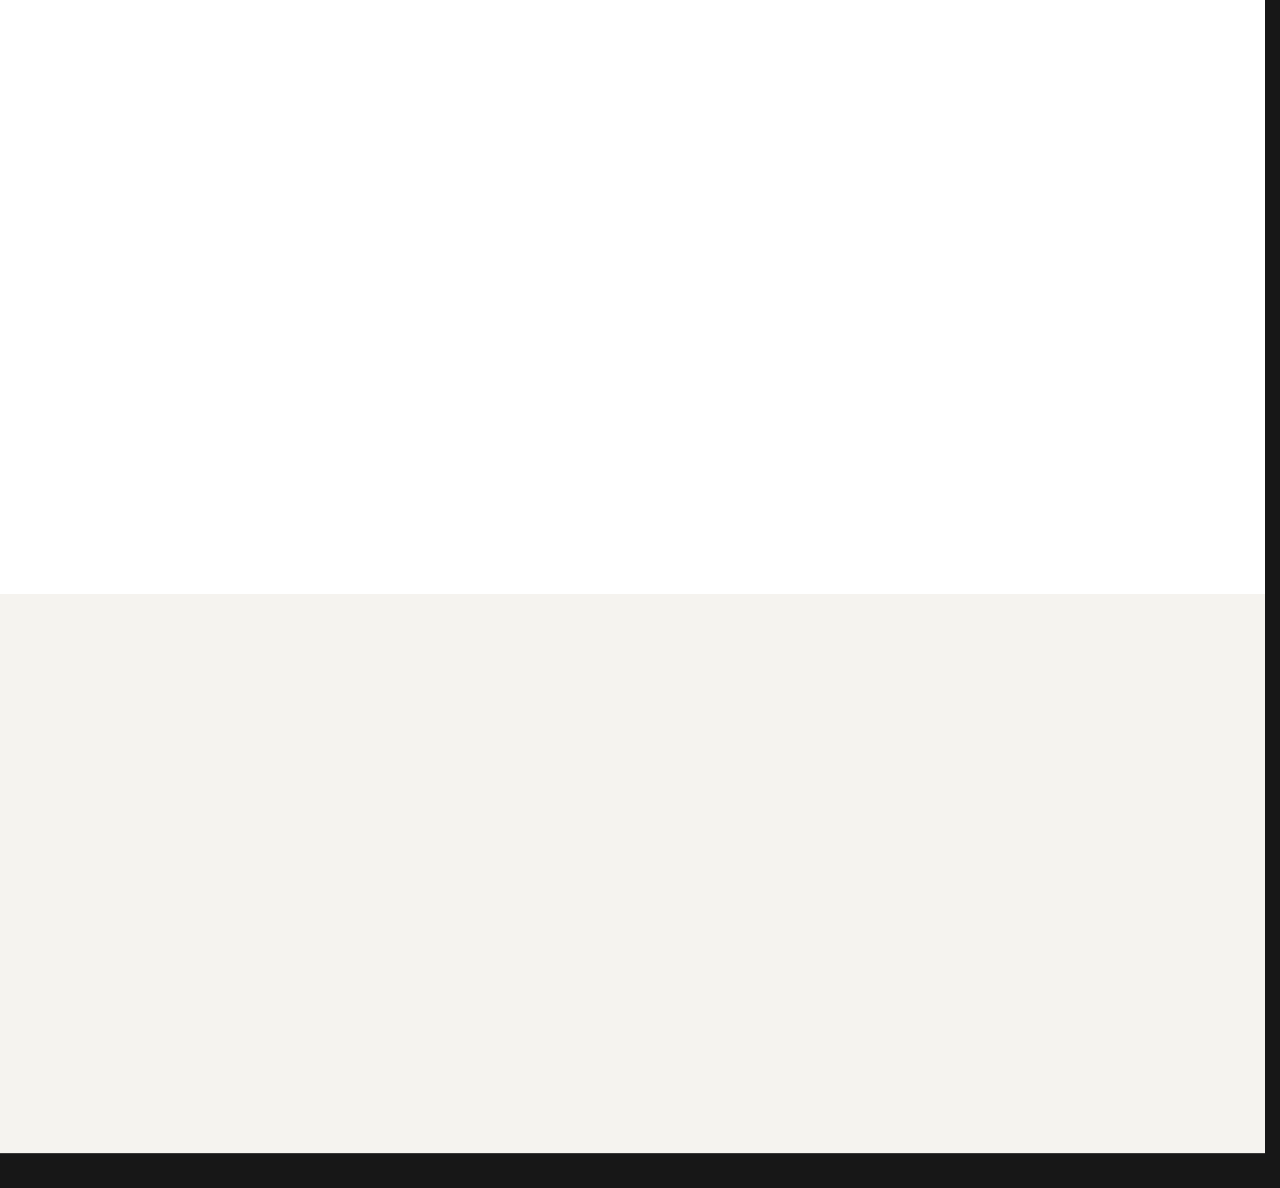
==== commit cbcda582: "Regresa el boton Descarga el catalogo (PDF) en Con tu marca y agrega Catalogo PDF al menu, pie y pag" ====
--- a/index.html
+++ b/index.html
@@ -125,6 +125,7 @@
     <a class="ficha-logo" href="index.html" aria-label="PAKZA, ir al inicio"><img src="img/logo-horizontal.webp" width="664" height="120" alt="PAKZA"></a>
     <nav class="menu" aria-label="Principal">
       <a href="catalogo.html">Medidas de línea</a>
+      <a href="docs/Catalogo_Personalizados_Pakza.pdf" target="_blank" rel="noopener">Catálogo PDF</a>
       <a href="#a-la-medida">Con tu marca</a>
       <a href="#como-comprar">Cómo comprar</a>
       <a href="#preguntas">Preguntas</a>
@@ -142,6 +143,7 @@
   </div>
   <nav class="contenedor menu-movil__nav" aria-label="Menú">
     <a href="catalogo.html">Medidas de línea</a>
+      <a href="docs/Catalogo_Personalizados_Pakza.pdf" target="_blank" rel="noopener">Catálogo PDF</a>
     <a href="#a-la-medida">Con tu marca</a>
     <a href="#como-comprar">Cómo comprar</a>
     <a href="#preguntas">Preguntas</a>
@@ -279,6 +281,7 @@
             <p class="pz-medida__elegido" data-tipo-elegido aria-live="polite">Toca un tipo para incluirlo en tu mensaje.</p>
             <a class="btn btn--primario btn--ancho" data-marca-wa data-oculta-flota href="https://wa.me/523313673566?text=Hola%20PAKZA%2C%20quiero%20cotizar%20cajas%20con%20mi%20marca%20%5BWEB%5D%0APiezas%3A%20%0AMedidas%20(largo%20x%20ancho%20x%20alto%2C%20en%20cm)%3A%20" target="_blank" rel="noopener"><svg class="ico ico--marca" aria-hidden="true"><use href="#i-wa"/></svg><span>Cotiza tu caja<span class="pz-largo"> por WhatsApp</span></span></a>
             <a class="liga pz-medida__ejemplos" href="https://wa.me/523313673566?text=Hola%20PAKZA%2C%20quiero%20ver%20ejemplos%20de%20cajas%20con%20mi%20marca%20%5BWEB%5D" target="_blank" rel="noopener"><svg class="ico ico--marca" aria-hidden="true"><use href="#i-wa"/></svg>Pide ejemplos</a>
+            <a class="btn btn--contorno btn--ancho pz-medida__catalogo" style="margin-top:10px;color:#fff;border-color:rgba(255,255,255,.7);background:rgba(255,255,255,.06)" href="docs/Catalogo_Personalizados_Pakza.pdf" download="Catalogo_Personalizados_PAKZA.pdf" type="application/pdf"><svg class="ico" aria-hidden="true"><use href="#i-descargar"/></svg><span>Descarga el catálogo<span class="pz-largo"> (PDF)</span></span></a>
             <p class="pz-medida__nota">En cotizaciones a la medida, la cantidad final puede variar hasta ±10 % y el suaje o molde se cobra al costo.</p>
           </div>
         </div>
@@ -410,6 +413,7 @@
     </div>
     <nav class="pie__ligas" aria-label="Pie de página">
       <a href="catalogo.html">Medidas de línea</a>
+      <a href="docs/Catalogo_Personalizados_Pakza.pdf" target="_blank" rel="noopener">Catálogo PDF</a>
       <a href="#a-la-medida">Con tu marca</a>
       <a href="#preguntas">Preguntas frecuentes</a>
       <a href="privacidad.html">Aviso de privacidad</a>
